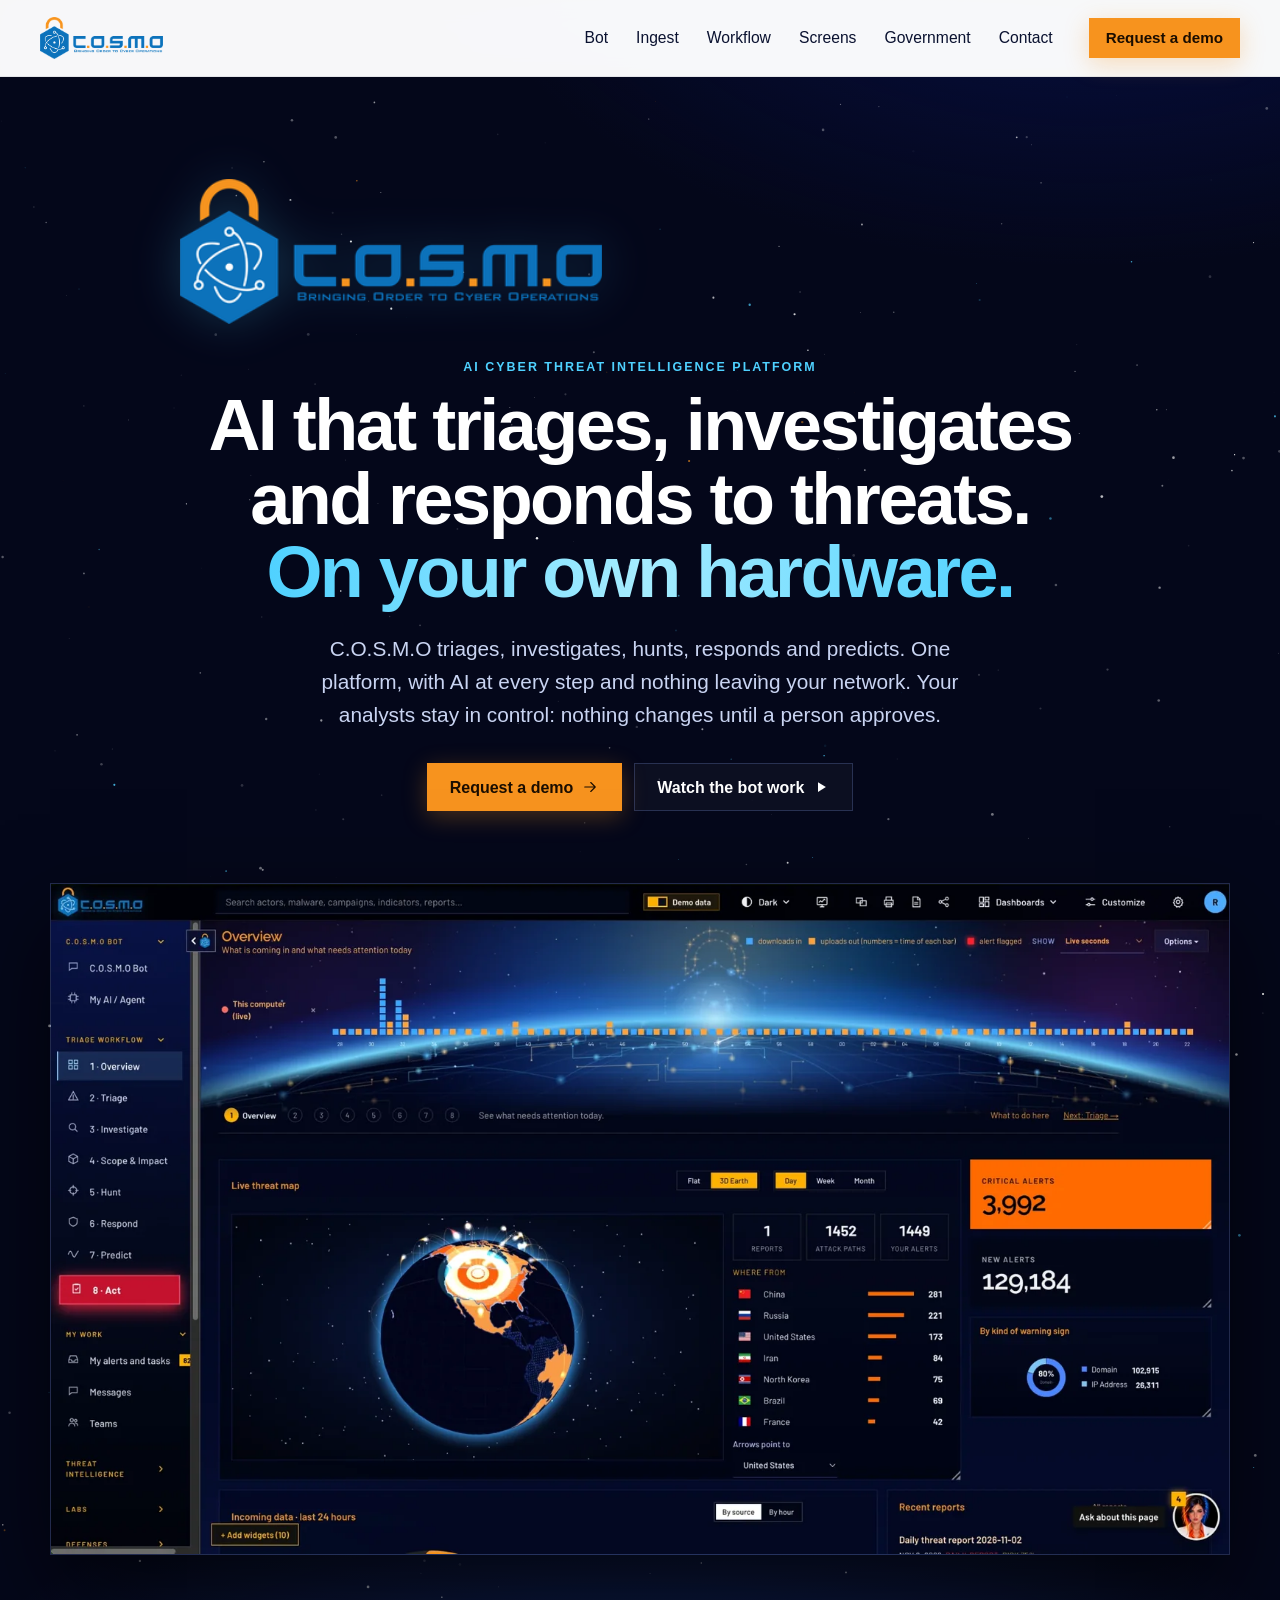
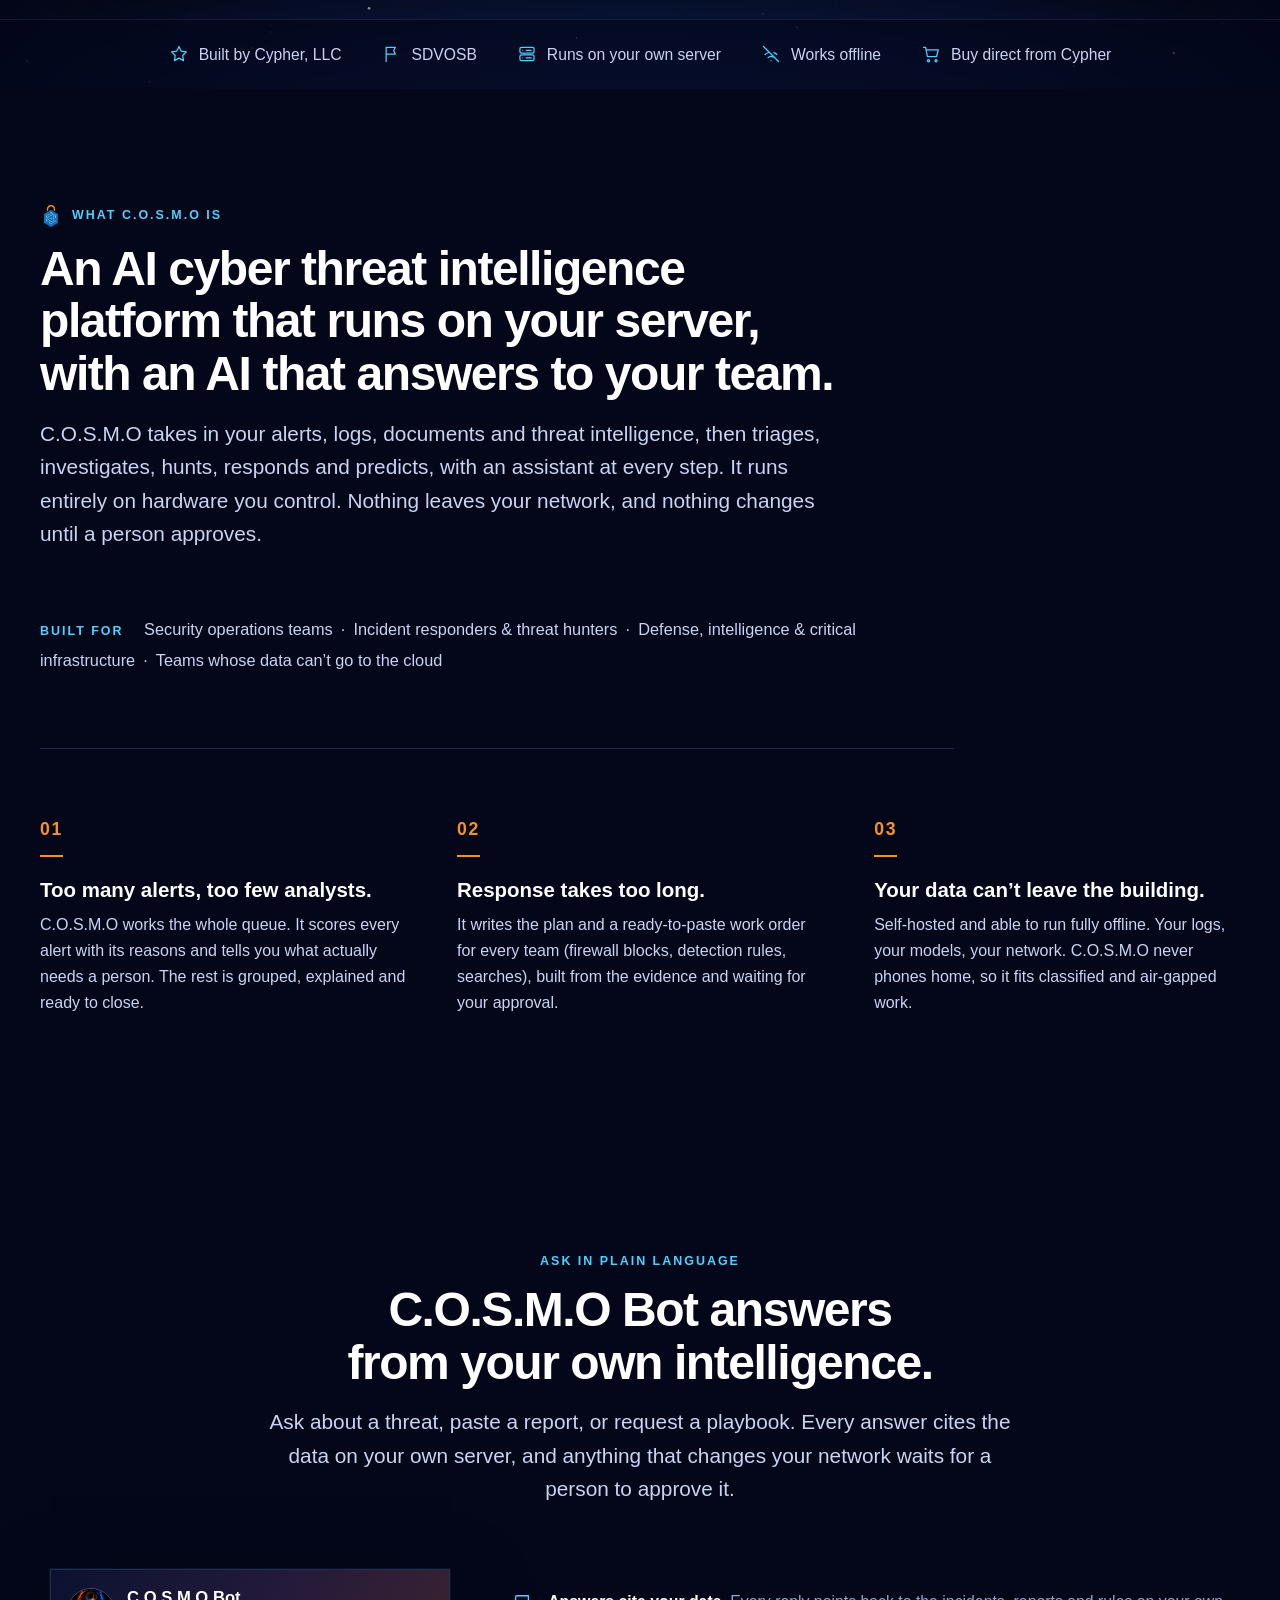
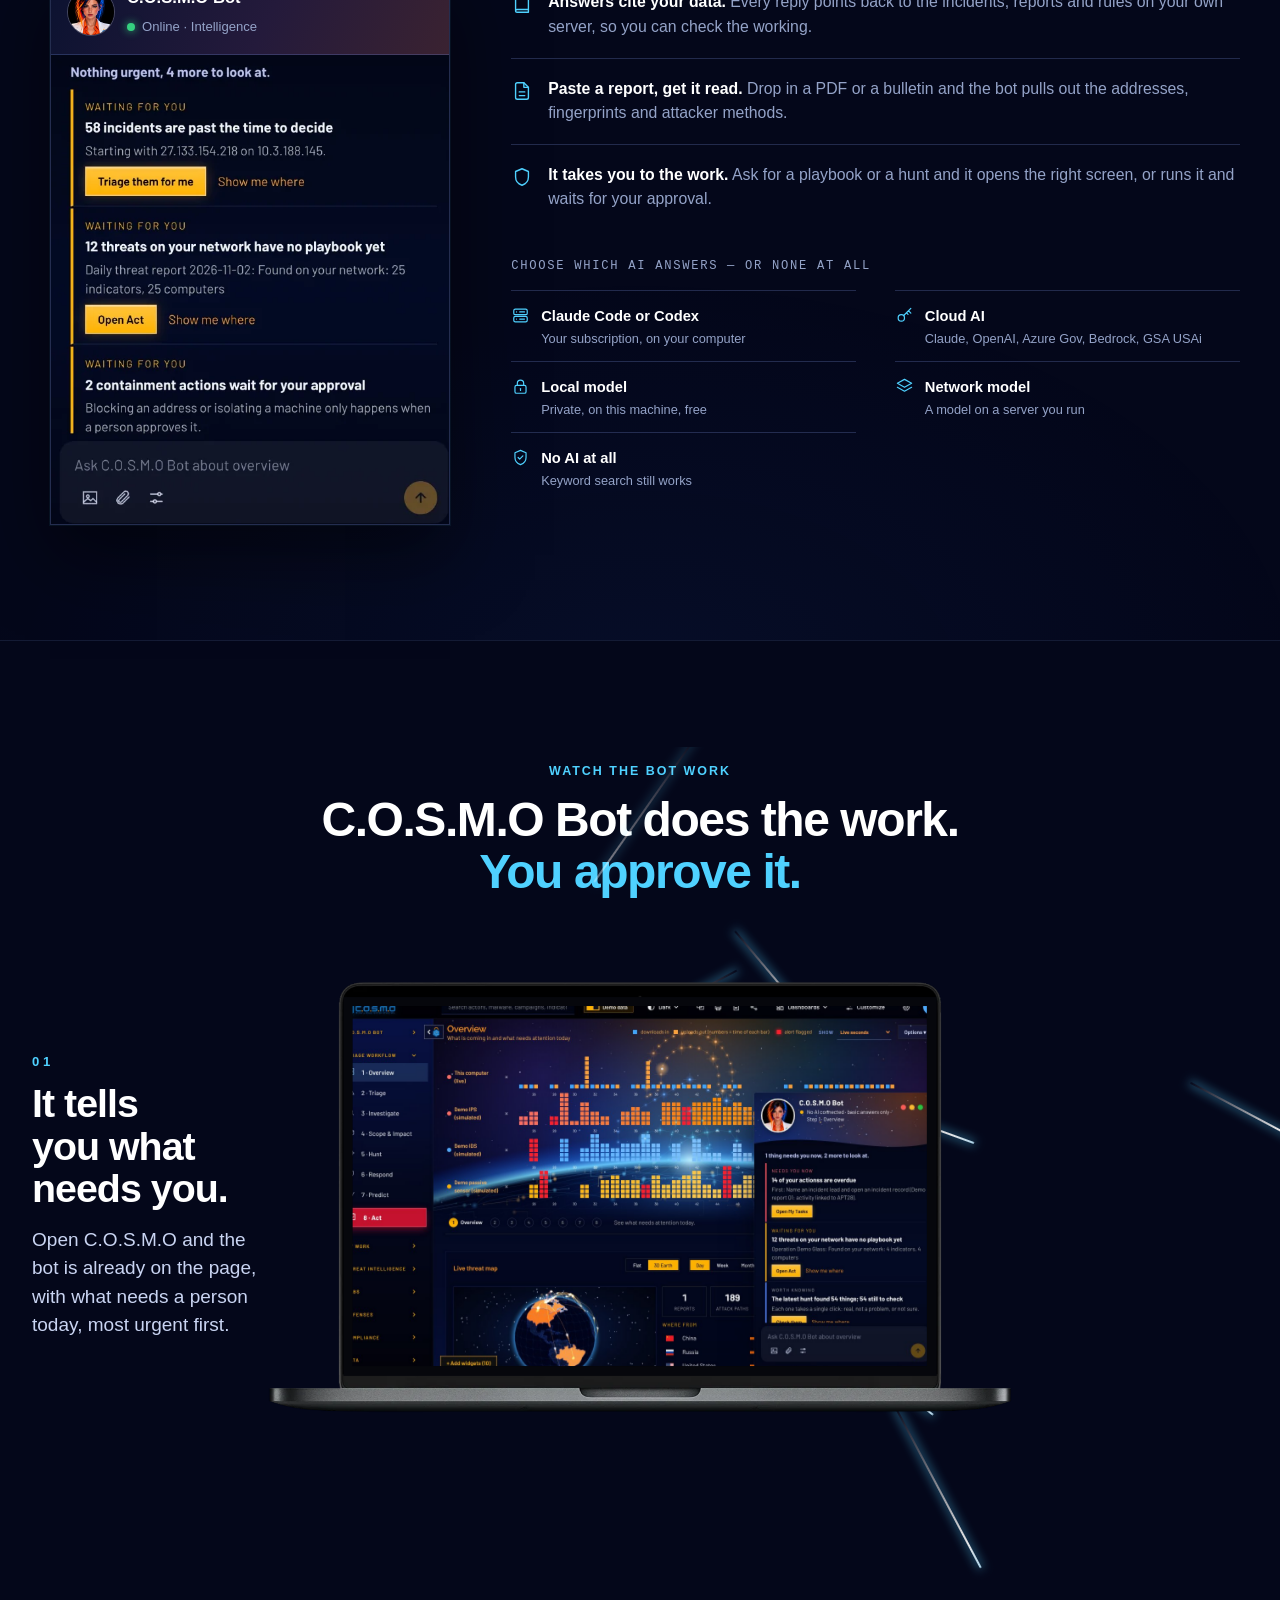
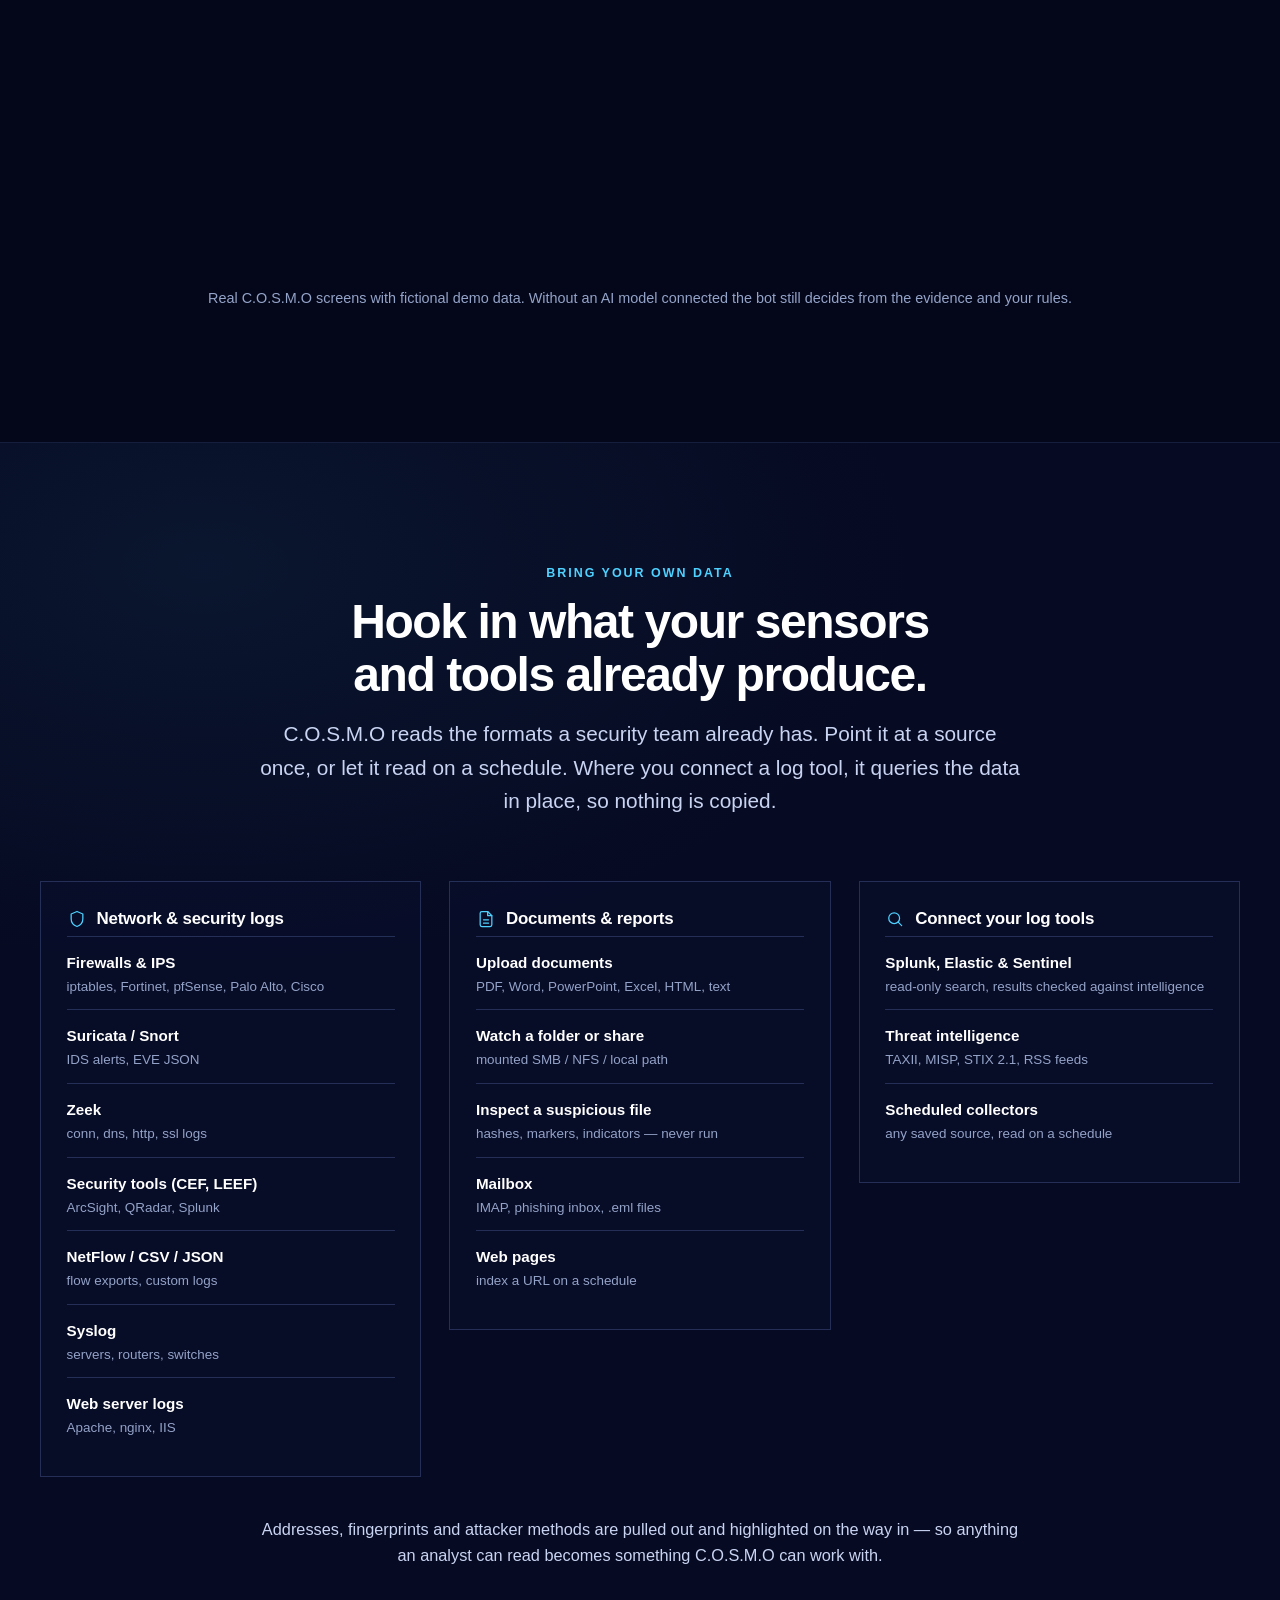
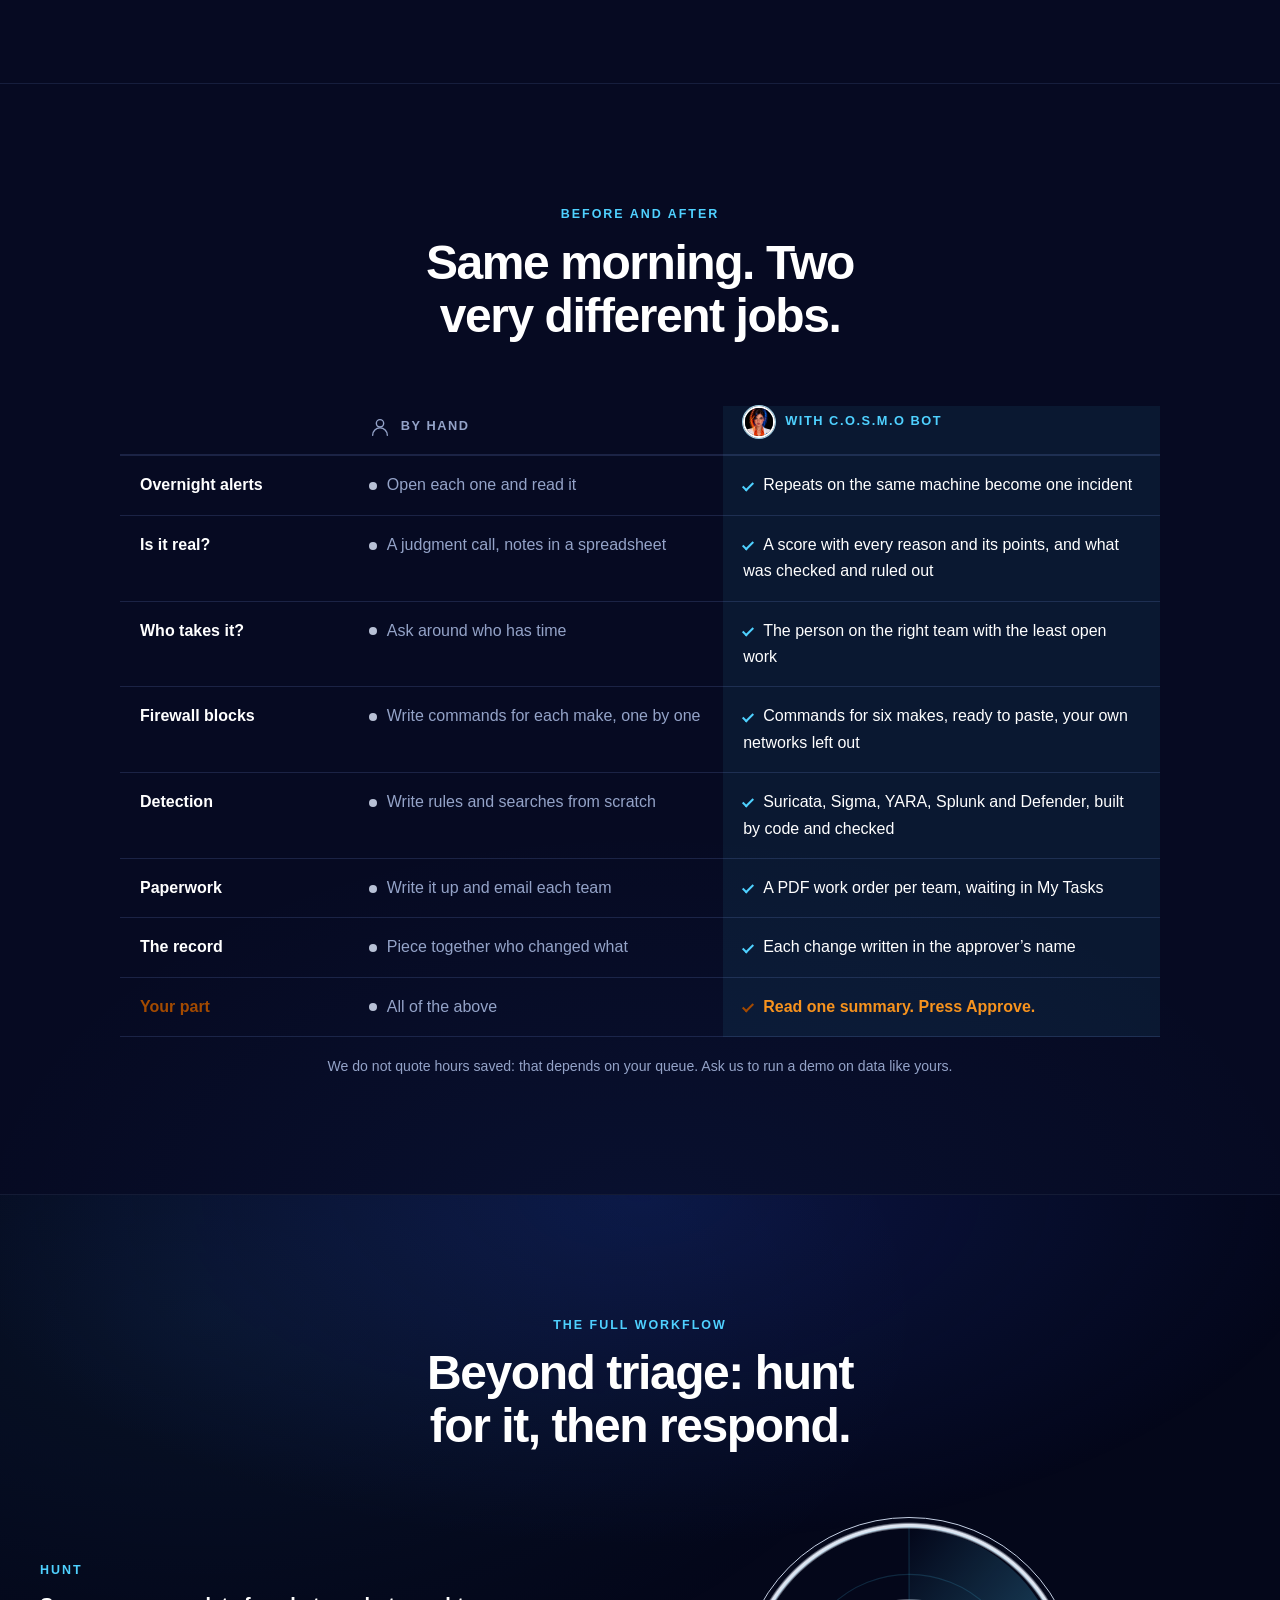
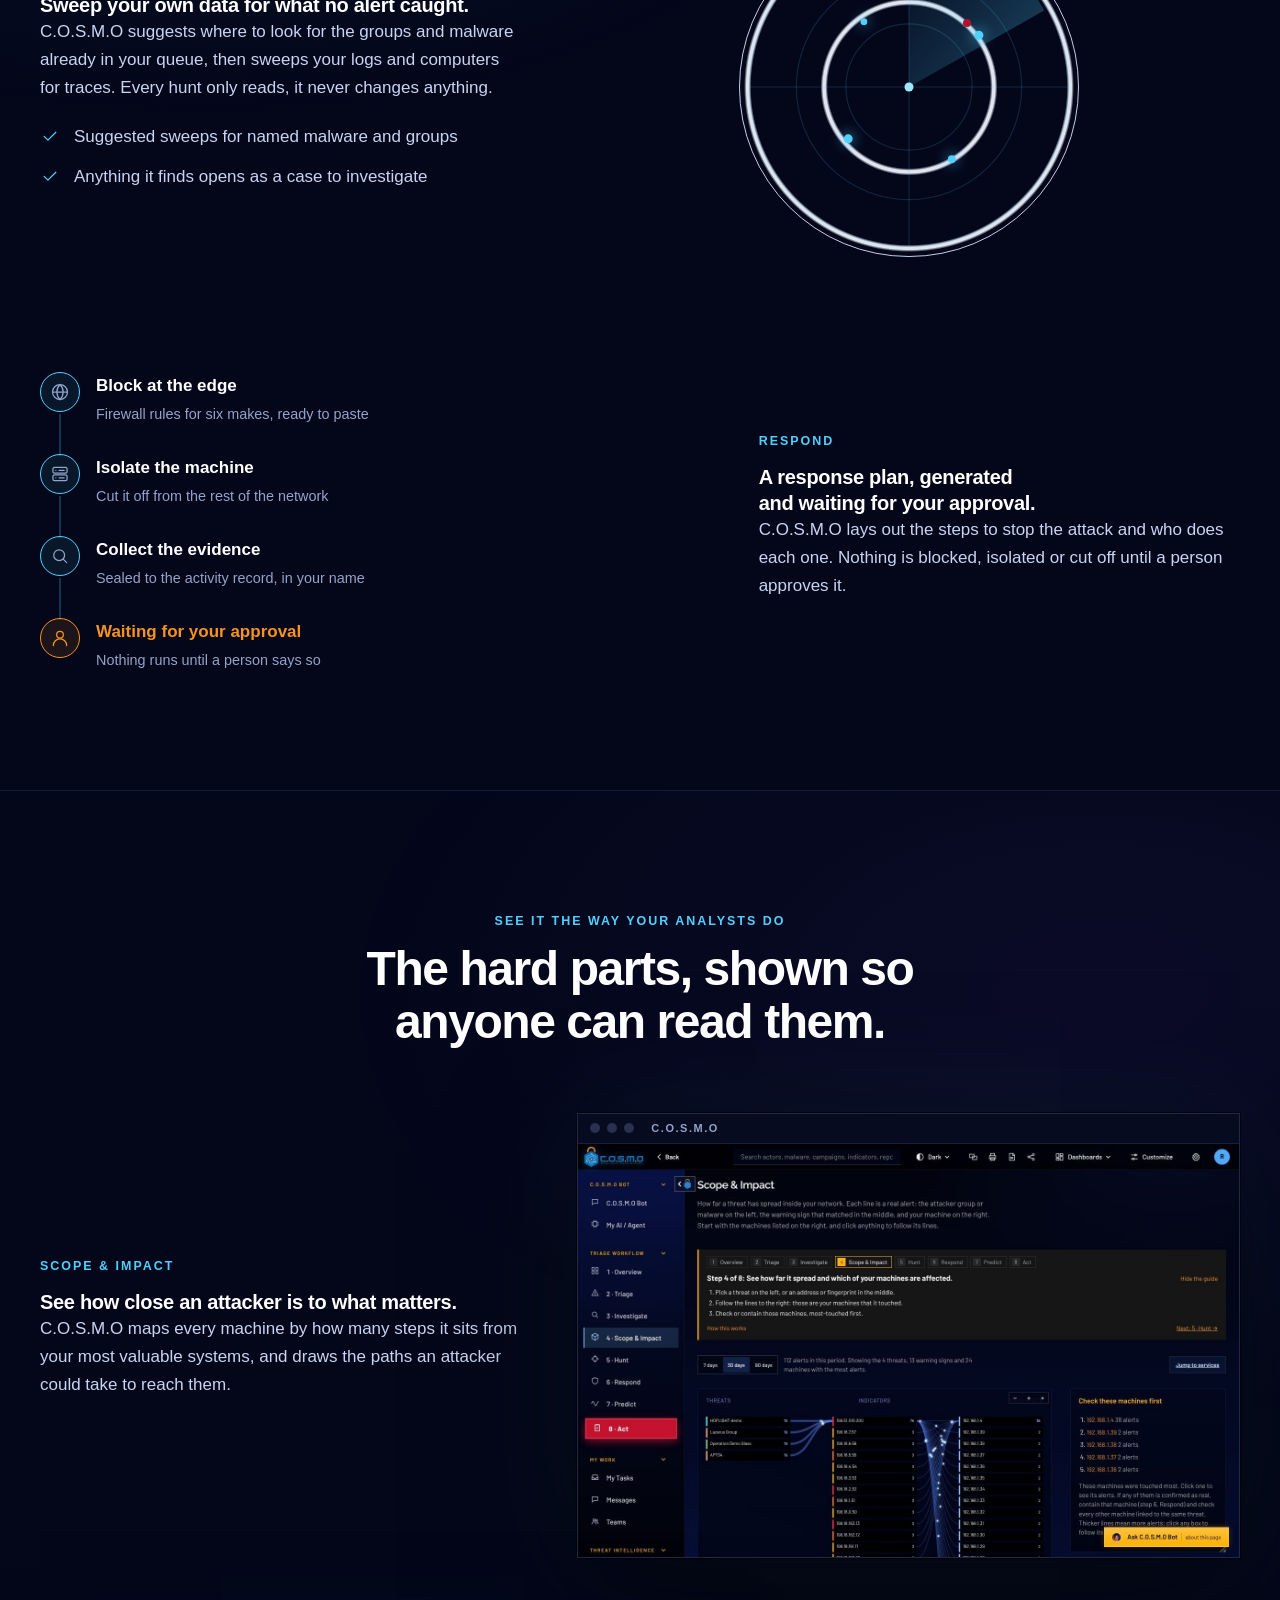
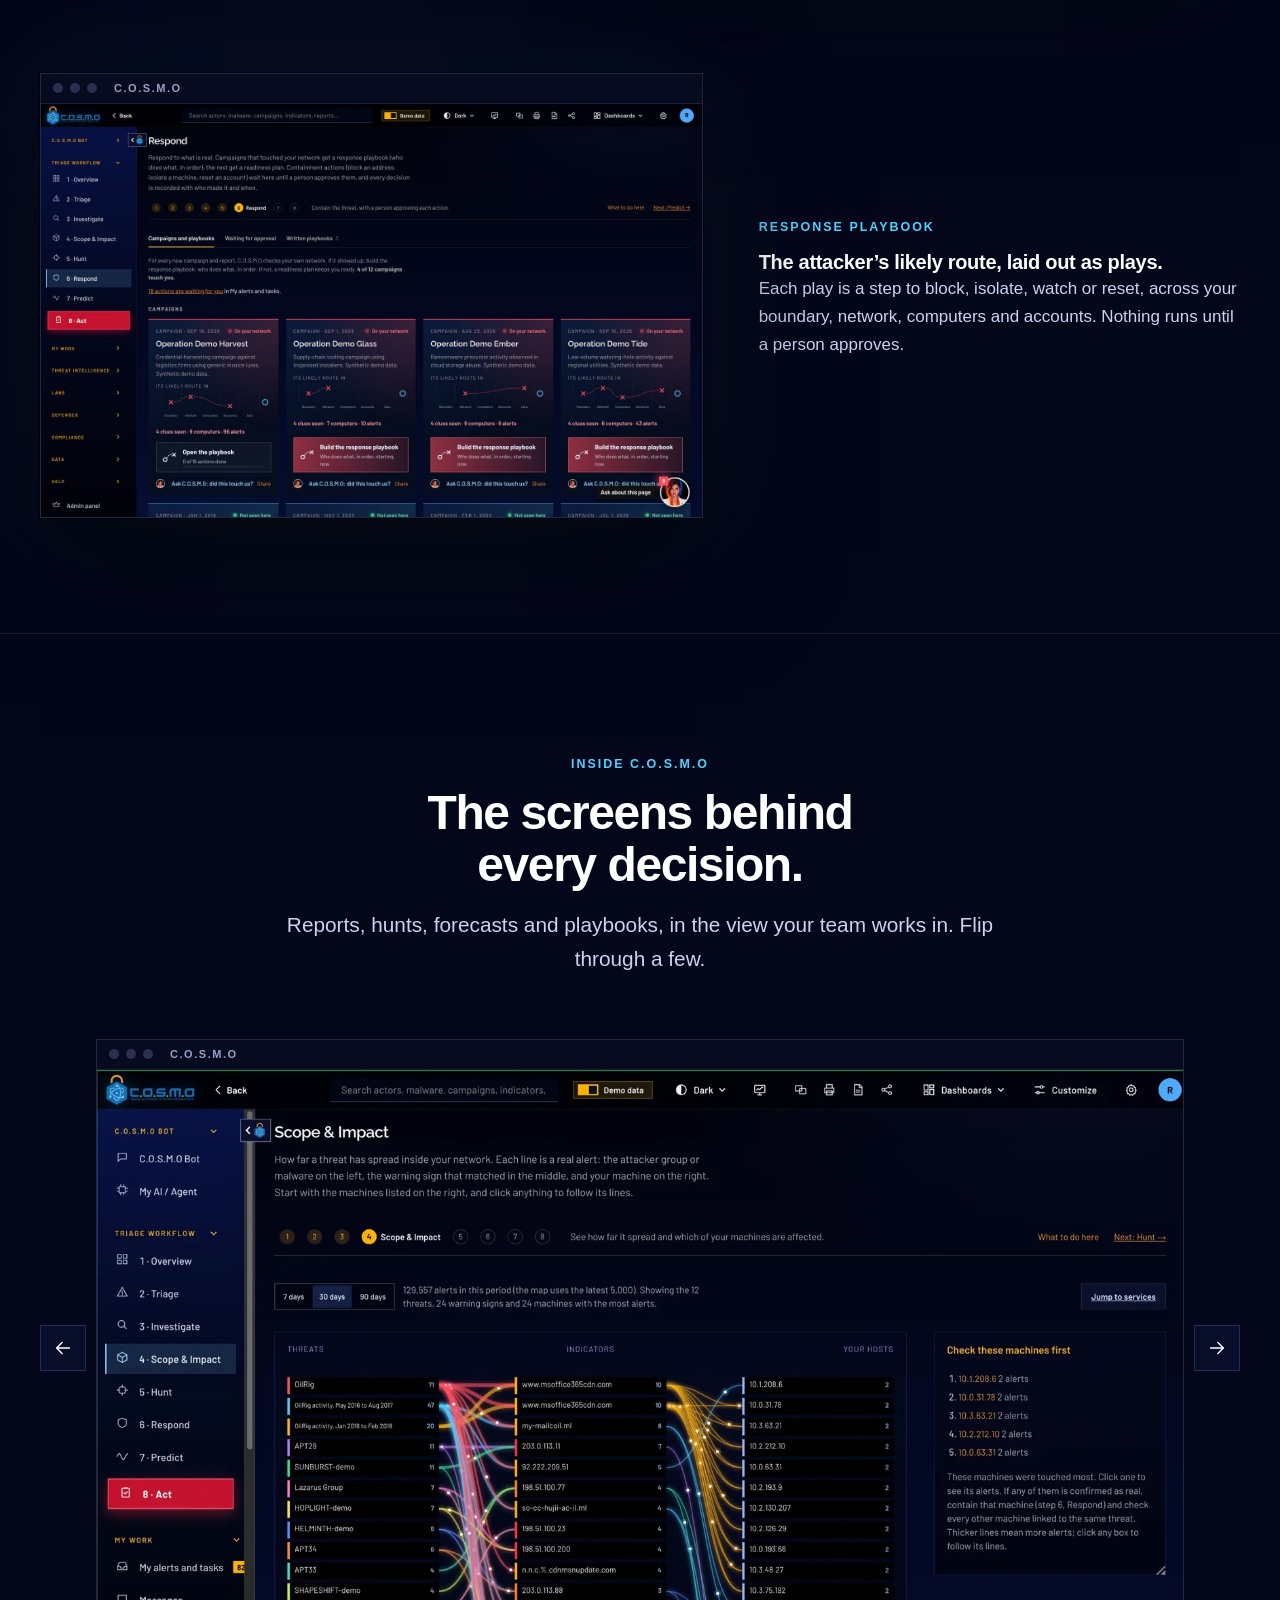
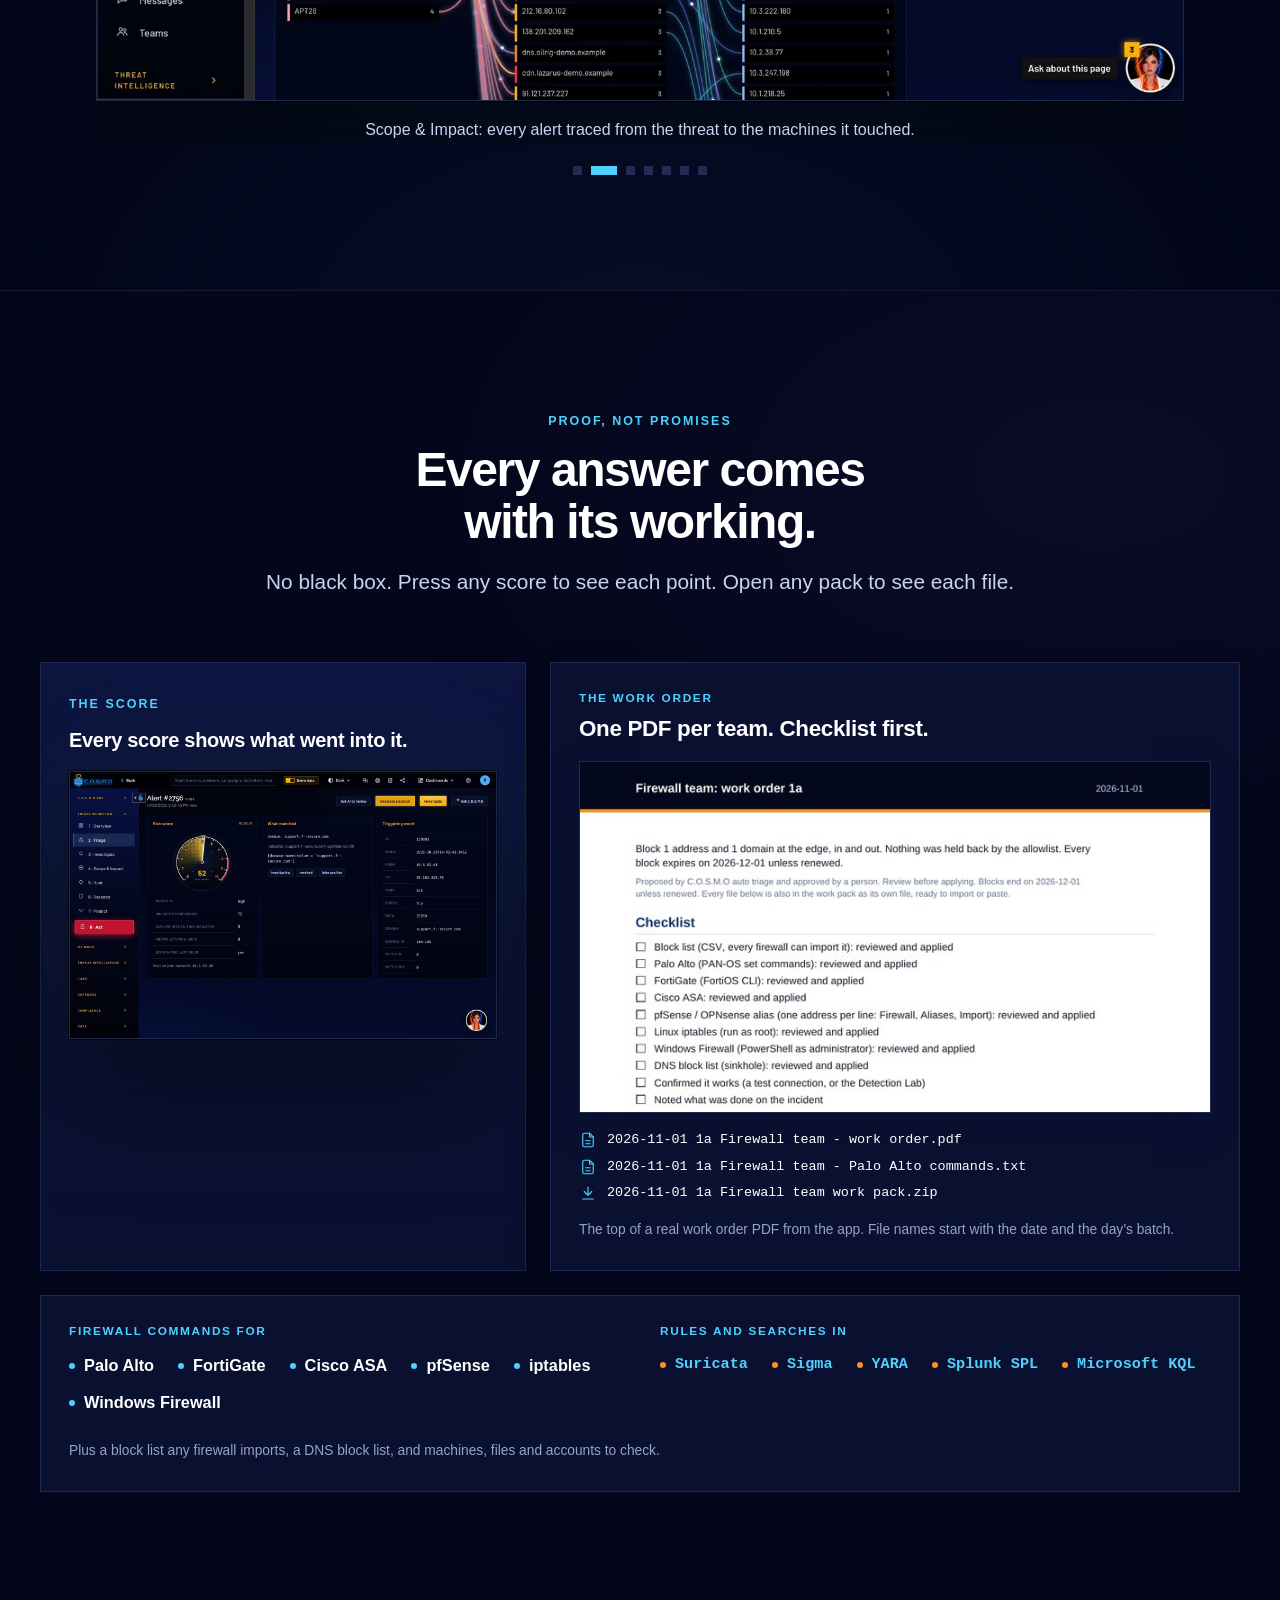
==== index.html @ 1da4f376 "Publish C.O.S.M.O website" ====
<!doctype html>
<html lang="en">
<head>
<meta charset="utf-8">
<meta name="viewport" content="width=device-width, initial-scale=1">
<title>C.O.S.M.O | C.O.S.M.O Bot does the work. You approve it.</title>
<meta name="description" content="C.O.S.M.O decides which security alerts are real, shows the evidence for every score, and hands each team its work. A person approves. It runs on your own server, online or offline. Built by Cypher, LLC.">
<meta property="og:title" content="C.O.S.M.O | Threat intelligence and security operations on your own server">
<meta property="og:description" content="C.O.S.M.O decides which security alerts are real, shows the evidence for every score, and hands each team its work. A person approves. It runs on your own server, online or offline. Built by Cypher, LLC.">
<meta property="og:image" content="https://cosmoplatform.ai/assets/img/hero-overview.jpg">
<meta name="theme-color" content="#04071a">
<link rel="icon" href="assets/img/favicon.svg" type="image/svg+xml">
<link rel="icon" href="assets/img/favicon.png" type="image/png">
<link rel="stylesheet" href="css/site.css">
<script>document.documentElement.classList.add('js')</script>
</head>
<body>
<svg width="0" height="0" style="position:absolute" aria-hidden="true"><defs><symbol id="i-grid" viewBox="0 0 24 24" fill="none" stroke="currentColor" stroke-width="1.5" stroke-linecap="round" stroke-linejoin="round"><rect x="3.5" y="3.5" width="7" height="7" rx="1.5"/><rect x="13.5" y="3.5" width="7" height="7" rx="1.5"/><rect x="3.5" y="13.5" width="7" height="7" rx="1.5"/><rect x="13.5" y="13.5" width="7" height="7" rx="1.5"/></symbol><symbol id="i-alert" viewBox="0 0 24 24" fill="none" stroke="currentColor" stroke-width="1.5" stroke-linecap="round" stroke-linejoin="round"><path d="M12 3.5 21 19.5H3z"/><path d="M12 10v4"/><path d="M12 16.8v.2"/></symbol><symbol id="i-search" viewBox="0 0 24 24" fill="none" stroke="currentColor" stroke-width="1.5" stroke-linecap="round" stroke-linejoin="round"><circle cx="11" cy="11" r="6.5"/><path d="m20 20-4.2-4.2"/></symbol><symbol id="i-cube" viewBox="0 0 24 24" fill="none" stroke="currentColor" stroke-width="1.5" stroke-linecap="round" stroke-linejoin="round"><path d="M12 3 20 7.5v9L12 21l-8-4.5v-9z"/><path d="M12 12 20 7.5M12 12v9M12 12 4 7.5"/></symbol><symbol id="i-target" viewBox="0 0 24 24" fill="none" stroke="currentColor" stroke-width="1.5" stroke-linecap="round" stroke-linejoin="round"><circle cx="12" cy="12" r="7"/><circle cx="12" cy="12" r="2.5"/><path d="M12 2v3M12 19v3M2 12h3M19 12h3"/></symbol><symbol id="i-shield" viewBox="0 0 24 24" fill="none" stroke="currentColor" stroke-width="1.5" stroke-linecap="round" stroke-linejoin="round"><path d="M12 3 19 6v6c0 4.5-3 7.6-7 9-4-1.4-7-4.5-7-9V6z"/></symbol><symbol id="i-shieldok" viewBox="0 0 24 24" fill="none" stroke="currentColor" stroke-width="1.5" stroke-linecap="round" stroke-linejoin="round"><path d="M12 3 19 6v6c0 4.5-3 7.6-7 9-4-1.4-7-4.5-7-9V6z"/><path d="m9 12 2 2 4-4"/></symbol><symbol id="i-trend" viewBox="0 0 24 24" fill="none" stroke="currentColor" stroke-width="1.5" stroke-linecap="round" stroke-linejoin="round"><path d="m3 17 6-6 4 4 8-8"/><path d="M15 7h6v6"/></symbol><symbol id="i-clip" viewBox="0 0 24 24" fill="none" stroke="currentColor" stroke-width="1.5" stroke-linecap="round" stroke-linejoin="round"><rect x="5.5" y="4.5" width="13" height="16.5" rx="2"/><path d="M9 4.5h6V7H9z"/><path d="m9 13.5 2 2 4-4"/></symbol><symbol id="i-check" viewBox="0 0 24 24" fill="none" stroke="currentColor" stroke-width="1.5" stroke-linecap="round" stroke-linejoin="round"><path d="m5 12.5 4.5 4.5L19 7.5"/></symbol><symbol id="i-arrow" viewBox="0 0 24 24" fill="none" stroke="currentColor" stroke-width="1.5" stroke-linecap="round" stroke-linejoin="round"><path d="M5 12h14M13 6l6 6-6 6"/></symbol><symbol id="i-server" viewBox="0 0 24 24" fill="none" stroke="currentColor" stroke-width="1.5" stroke-linecap="round" stroke-linejoin="round"><rect x="3.5" y="4" width="17" height="7" rx="2"/><rect x="3.5" y="13" width="17" height="7" rx="2"/><path d="M7 7.5h.01M7 16.5h.01M11 7.5h6M11 16.5h6"/></symbol><symbol id="i-lock" viewBox="0 0 24 24" fill="none" stroke="currentColor" stroke-width="1.5" stroke-linecap="round" stroke-linejoin="round"><rect x="5" y="10.5" width="14" height="10" rx="2"/><path d="M8 10.5V8a4 4 0 0 1 8 0v2.5"/><path d="M12 14.5v2.5"/></symbol><symbol id="i-unplug" viewBox="0 0 24 24" fill="none" stroke="currentColor" stroke-width="1.5" stroke-linecap="round" stroke-linejoin="round"><path d="m3 3 18 18"/><path d="M8.5 16.4a5 5 0 0 1 6-.8"/><path d="M5 12.6a10 10 0 0 1 3.8-2.4M15.5 10.3A10 10 0 0 1 19 12.6"/><path d="M12 20h.01"/></symbol><symbol id="i-file" viewBox="0 0 24 24" fill="none" stroke="currentColor" stroke-width="1.5" stroke-linecap="round" stroke-linejoin="round"><path d="M14 3H7a2 2 0 0 0-2 2v14a2 2 0 0 0 2 2h10a2 2 0 0 0 2-2V8z"/><path d="M14 3v5h5M9 13h6M9 17h6"/></symbol><symbol id="i-chat" viewBox="0 0 24 24" fill="none" stroke="currentColor" stroke-width="1.5" stroke-linecap="round" stroke-linejoin="round"><path d="M4 5h16v11H9l-5 4z"/><path d="M8 9.5h8M8 12.5h5"/></symbol><symbol id="i-globe" viewBox="0 0 24 24" fill="none" stroke="currentColor" stroke-width="1.5" stroke-linecap="round" stroke-linejoin="round"><circle cx="12" cy="12" r="9"/><path d="M3 12h18M12 3c2.5 2.6 3.8 5.6 3.8 9s-1.3 6.4-3.8 9c-2.5-2.6-3.8-5.6-3.8-9S9.5 5.6 12 3z"/></symbol><symbol id="i-book" viewBox="0 0 24 24" fill="none" stroke="currentColor" stroke-width="1.5" stroke-linecap="round" stroke-linejoin="round"><path d="M5 4.5A1.5 1.5 0 0 1 6.5 3H19v15H6.5A1.5 1.5 0 0 0 5 19.5z"/><path d="M5 19.5A1.5 1.5 0 0 0 6.5 21H19v-3"/></symbol><symbol id="i-flask" viewBox="0 0 24 24" fill="none" stroke="currentColor" stroke-width="1.5" stroke-linecap="round" stroke-linejoin="round"><path d="M9 3h6M10 3v6l-5 9a2 2 0 0 0 1.8 3h10.4a2 2 0 0 0 1.8-3l-5-9V3"/><path d="M7.5 15h9"/></symbol><symbol id="i-users" viewBox="0 0 24 24" fill="none" stroke="currentColor" stroke-width="1.5" stroke-linecap="round" stroke-linejoin="round"><circle cx="9" cy="8" r="3.5"/><path d="M2.5 20a6.5 6.5 0 0 1 13 0"/><path d="M16 4.6a3.5 3.5 0 0 1 0 6.8M18 14.2a6 6 0 0 1 3.5 5.8"/></symbol><symbol id="i-spark" viewBox="0 0 24 24" fill="none" stroke="currentColor" stroke-width="1.5" stroke-linecap="round" stroke-linejoin="round"><path d="m12 3 1.8 5.2L19 10l-5.2 1.8L12 17l-1.8-5.2L5 10l5.2-1.8z"/><path d="m18.5 15.5.7 1.8 1.8.7-1.8.7-.7 1.8-.7-1.8-1.8-.7 1.8-.7z"/></symbol><symbol id="i-key" viewBox="0 0 24 24" fill="none" stroke="currentColor" stroke-width="1.5" stroke-linecap="round" stroke-linejoin="round"><circle cx="8" cy="15" r="4"/><path d="m11 12 9-9M17 6l3 3M14.5 8.5l2 2"/></symbol><symbol id="i-layers" viewBox="0 0 24 24" fill="none" stroke="currentColor" stroke-width="1.5" stroke-linecap="round" stroke-linejoin="round"><path d="m12 3 9 5-9 5-9-5z"/><path d="m3 13 9 5 9-5"/></symbol><symbol id="i-star" viewBox="0 0 24 24" fill="none" stroke="currentColor" stroke-width="1.5" stroke-linecap="round" stroke-linejoin="round"><path d="m12 3 2.7 5.6 6.1.9-4.4 4.3 1 6.1L12 17l-5.5 2.9 1-6.1-4.4-4.3 6.1-.9z"/></symbol><symbol id="i-inbox" viewBox="0 0 24 24" fill="none" stroke="currentColor" stroke-width="1.5" stroke-linecap="round" stroke-linejoin="round"><path d="M3 13h5l2 3h4l2-3h5"/><path d="M5.5 5h13L21 13v6H3v-6z"/></symbol><symbol id="i-download" viewBox="0 0 24 24" fill="none" stroke="currentColor" stroke-width="1.5" stroke-linecap="round" stroke-linejoin="round"><path d="M12 4v11M7 10l5 5 5-5M5 20h14"/></symbol><symbol id="i-eye" viewBox="0 0 24 24" fill="none" stroke="currentColor" stroke-width="1.5" stroke-linecap="round" stroke-linejoin="round"><path d="M2 12s3.5-7 10-7 10 7 10 7-3.5 7-10 7S2 12 2 12z"/><circle cx="12" cy="12" r="3"/></symbol><symbol id="i-menu" viewBox="0 0 24 24" fill="none" stroke="currentColor" stroke-width="1.5" stroke-linecap="round" stroke-linejoin="round"><path d="M4 7h16M4 12h16M4 17h16"/></symbol><symbol id="i-cart" viewBox="0 0 24 24" fill="none" stroke="currentColor" stroke-width="1.5" stroke-linecap="round" stroke-linejoin="round"><circle cx="9" cy="20" r="1.3"/><circle cx="18" cy="20" r="1.3"/><path d="M3 4h2.5l2.2 11h11l2-8H6.5"/></symbol><symbol id="i-pin" viewBox="0 0 24 24" fill="none" stroke="currentColor" stroke-width="1.5" stroke-linecap="round" stroke-linejoin="round"><path d="M12 21s7-6.5 7-12a7 7 0 0 0-14 0c0 5.5 7 12 7 12z"/><circle cx="12" cy="9" r="2.5"/></symbol><symbol id="i-phone" viewBox="0 0 24 24" fill="none" stroke="currentColor" stroke-width="1.5" stroke-linecap="round" stroke-linejoin="round"><path d="M5 4h4l2 5-2.5 1.5a11 11 0 0 0 5 5L15 13l5 2v4a2 2 0 0 1-2 2A16 16 0 0 1 3 6a2 2 0 0 1 2-2z"/></symbol><symbol id="i-mail" viewBox="0 0 24 24" fill="none" stroke="currentColor" stroke-width="1.5" stroke-linecap="round" stroke-linejoin="round"><rect x="3" y="5" width="18" height="14" rx="2"/><path d="m3 7 9 6 9-6"/></symbol><symbol id="i-person" viewBox="0 0 24 24" fill="none" stroke="currentColor" stroke-width="1.5" stroke-linecap="round" stroke-linejoin="round"><circle cx="12" cy="8" r="4"/><path d="M4 21a8 8 0 0 1 16 0"/></symbol><symbol id="i-mask" viewBox="0 0 24 24" fill="none" stroke="currentColor" stroke-width="1.5" stroke-linecap="round" stroke-linejoin="round"><path d="M4 7c2.5-1.5 5.2-2 8-2s5.5.5 8 2c0 7-3.5 12-8 12S4 14 4 7z"/><path d="M8.5 11h2M13.5 11h2"/></symbol><symbol id="i-flag" viewBox="0 0 24 24" fill="none" stroke="currentColor" stroke-width="1.5" stroke-linecap="round" stroke-linejoin="round"><path d="M5 21V4M5 4h11l-2 4 2 4H5"/></symbol></defs></svg>
<a class="skip" href="#main">Skip to the content</a>
<header class="site-head">
  <div class="wrap">
    <a class="brand" href="index.html" aria-label="C.O.S.M.O home"><img src="assets/img/cosmo-logo.png" width="360" height="123" alt="C.O.S.M.O, Bringing Order to Cyber Operations"></a>
    <nav class="nav" aria-label="Main">
      <ul class="nav-links"><li><a href="#chatbot">Bot</a></li><li><a href="#ingest">Ingest</a></li><li><a href="#workflow">Workflow</a></li><li><a href="#views">Screens</a></li><li><a href="#government">Government</a></li><li><a href="#contact">Contact</a></li></ul>
      <a class="btn btn-primary btn-sm" href="#contact">Request a demo</a>
      <details class="menu">
        <summary><svg viewBox="0 0 24 24" aria-hidden="true"><use href="#i-menu"/></svg>Menu</summary>
        <ul><li><a href="#chatbot">Bot</a></li><li><a href="#ingest">Ingest</a></li><li><a href="#workflow">Workflow</a></li><li><a href="#views">Screens</a></li><li><a href="#government">Government</a></li><li><a href="#security">Security</a></li><li><a href="#contact">Contact</a></li><li><a class="btn btn-primary" href="#contact">Request a demo</a></li></ul>
      </details>
    </nav>
  </div>
</header>
<main id="main">
<svg width="0" height="0" style="position:absolute" aria-hidden="true"><defs><symbol id="i-x" viewBox="0 0 24 24" fill="none" stroke="currentColor" stroke-width="1.6" stroke-linecap="round"><path d="M7 7l10 10M17 7 7 17"/></symbol><symbol id="i-replay" viewBox="0 0 24 24" fill="none" stroke="currentColor" stroke-width="1.6" stroke-linecap="round" stroke-linejoin="round"><path d="M4 12a8 8 0 1 0 2.4-5.7"/><path d="M4 4v4.5h4.5"/></symbol><symbol id="i-pause" viewBox="0 0 24 24" fill="currentColor"><rect x="6.5" y="5" width="3.6" height="14" rx="1"/><rect x="13.9" y="5" width="3.6" height="14" rx="1"/></symbol><symbol id="i-play" viewBox="0 0 24 24" fill="currentColor"><path d="M8 5.5v13l10.5-6.5z"/></symbol></defs></svg>

<section class="hero" data-tab="home" aria-labelledby="hero-h">
  <canvas class="stars" aria-hidden="true"></canvas>
  <div class="wrap">
    <div class="hero-copy" data-reveal>
      <img class="hero-logo" src="assets/img/cosmo-logo.png" width="360" height="123" alt="C.O.S.M.O, Bringing order to cyber operations">
      <span class="eyebrow">AI Cyber Threat Intelligence Platform</span>
      <h1 id="hero-h">AI that triages, investigates and responds to threats. <span class="accent">On your own hardware.</span></h1>
      <p class="lead">C.O.S.M.O triages, investigates, hunts, responds and predicts. One platform, with AI at every step and nothing leaving your network. Your analysts stay in control: nothing changes until a person approves.</p>
      <div class="actions"><a class="btn btn-primary" href="#contact">Request a demo <svg viewBox="0 0 24 24" aria-hidden="true"><use href="#i-arrow"/></svg></a><a class="btn btn-outline" href="#bot">Watch the bot work <svg viewBox="0 0 24 24" aria-hidden="true"><use href="#i-play"/></svg></a></div>
    </div>
    <div class="hero-stage" data-reveal>
      <figure class="hero-shot"><img src="assets/img/mock/cosmo-overview-live.webp" width="1600" height="909" alt="The C.O.S.M.O Overview: live traffic bars for every source arcing over a glowing 3D Earth, the live threat map with attack paths, and critical-alert counts down the side." fetchpriority="high"></figure>
    </div>
  </div>
  <div class="trust">
    <div class="wrap">
      <ul>
        <li><svg viewBox="0 0 24 24" aria-hidden="true"><use href="#i-star"/></svg>Built by Cypher, LLC</li>
        <li><svg viewBox="0 0 24 24" aria-hidden="true"><use href="#i-flag"/></svg>SDVOSB</li>
        <li><svg viewBox="0 0 24 24" aria-hidden="true"><use href="#i-server"/></svg>Runs on your own server</li>
        <li><svg viewBox="0 0 24 24" aria-hidden="true"><use href="#i-unplug"/></svg>Works offline</li>
        <li><svg viewBox="0 0 24 24" aria-hidden="true"><use href="#i-cart"/></svg>Buy direct from Cypher</li>
      </ul>
    </div>
  </div>
</section>

<section class="section intro" data-tab="home" id="what" aria-labelledby="what-h">
  <div class="wrap">
    <div class="section-head" data-reveal>
      <p class="eyebrow"><img class="eyebrow-mark" src="assets/img/cosmo-lock.png" width="22" height="22" alt="">What C.O.S.M.O is</p>
      <h2 id="what-h">An AI cyber threat intelligence platform that runs on your server, with an AI that answers to your team.</h2>
      <p class="lead">C.O.S.M.O takes in your alerts, logs, documents and threat intelligence, then triages, investigates, hunts, responds and predicts, with an assistant at every step. It runs entirely on hardware you control. Nothing leaves your network, and nothing changes until a person approves.</p>
    </div>

    <p class="built-for" data-reveal><span class="bf-label">Built for</span> Security operations teams&ensp;&middot;&ensp;Incident responders &amp; threat hunters&ensp;&middot;&ensp;Defense, intelligence &amp; critical infrastructure&ensp;&middot;&ensp;Teams whose data can&rsquo;t go to the cloud</p>

    <div class="solves" data-stagger>
      <div class="solve">
        <span class="solve-no">01</span>
        <p class="prob">Too many alerts, too few analysts.</p>
        <p class="sol">C.O.S.M.O works the whole queue. It scores every alert with its reasons and tells you what actually needs a person. The rest is grouped, explained and ready to close.</p>
      </div>
      <div class="solve">
        <span class="solve-no">02</span>
        <p class="prob">Response takes too long.</p>
        <p class="sol">It writes the plan and a ready-to-paste work order for every team (firewall blocks, detection rules, searches), built from the evidence and waiting for your approval.</p>
      </div>
      <div class="solve">
        <span class="solve-no">03</span>
        <p class="prob">Your data can&rsquo;t leave the building.</p>
        <p class="sol">Self-hosted and able to run fully offline. Your logs, your models, your network. C.O.S.M.O never phones home, so it fits classified and air-gapped work.</p>
      </div>
    </div>
  </div>
</section>

<section class="section dark" data-tab="home" id="chatbot" aria-labelledby="chat-h">
  <div class="wrap">
    <div class="section-head center" data-reveal>
      <span class="eyebrow">Ask in plain language</span>
      <h2 id="chat-h">C.O.S.M.O Bot answers from your own intelligence.</h2>
      <p class="lead">Ask about a threat, paste a report, or request a playbook. Every answer cites the data on your own server, and anything that changes your network waits for a person to approve it.</p>
    </div>
    <div class="chatx">
      <figure class="chatx-shot" data-reveal>
        <div class="botcard">
          <div class="botcard-head">
            <img class="botcard-ava" src="assets/img/cosmo-bot.jpg" width="52" height="52" alt="" loading="lazy">
            <div class="botcard-id">
              <b>C.O.S.M.O Bot</b>
              <span class="botcard-status"><i></i>Online &middot; Intelligence</span>
            </div>
          </div>
          <img class="botcard-body" src="assets/img/views/bot-panel.webp" width="604" height="712" alt="C.O.S.M.O Bot queue: 58 incidents past the time to decide, 12 threats with no playbook yet, and 2 containment actions waiting for a person to approve." loading="lazy">
        </div>
      </figure>
      <div class="chatx-copy" data-reveal>
        <ul class="cap-list tight">
          <li><svg class="bi" viewBox="0 0 24 24" aria-hidden="true"><use href="#i-book"/></svg><p><b>Answers cite your data.</b> Every reply points back to the incidents, reports and rules on your own server, so you can check the working.</p></li>
          <li><svg class="bi" viewBox="0 0 24 24" aria-hidden="true"><use href="#i-file"/></svg><p><b>Paste a report, get it read.</b> Drop in a PDF or a bulletin and the bot pulls out the addresses, fingerprints and attacker methods.</p></li>
          <li><svg class="bi" viewBox="0 0 24 24" aria-hidden="true"><use href="#i-shield"/></svg><p><b>It takes you to the work.</b> Ask for a playbook or a hunt and it opens the right screen, or runs it and waits for your approval.</p></li>
        </ul>
        <div class="chatx-ai" data-reveal>
          <span class="chatx-ai-label">Choose which AI answers &mdash; or none at all</span>
          <ul class="aichips">
            <li><svg viewBox="0 0 24 24" aria-hidden="true"><use href="#i-server"/></svg><div><b>Claude Code or Codex</b><small>Your subscription, on your computer</small></div></li>
            <li><svg viewBox="0 0 24 24" aria-hidden="true"><use href="#i-key"/></svg><div><b>Cloud AI</b><small>Claude, OpenAI, Azure Gov, Bedrock, GSA USAi</small></div></li>
            <li><svg viewBox="0 0 24 24" aria-hidden="true"><use href="#i-lock"/></svg><div><b>Local model</b><small>Private, on this machine, free</small></div></li>
            <li><svg viewBox="0 0 24 24" aria-hidden="true"><use href="#i-layers"/></svg><div><b>Network model</b><small>A model on a server you run</small></div></li>
            <li><svg viewBox="0 0 24 24" aria-hidden="true"><use href="#i-shieldok"/></svg><div><b>No AI at all</b><small>Keyword search still works</small></div></li>
          </ul>
        </div>
      </div>
    </div>
  </div>
</section>

<section class="section dark morph" data-tab="platform" id="bot" aria-labelledby="bot-h">
  <div class="wrap">
    <div class="section-head center" data-reveal><p class="eyebrow">Watch the bot work</p><h2 id="bot-h">C.O.S.M.O Bot does the work.<br><span class="hl">You approve it.</span></h2></div>
  </div>
  <div class="morph-track">
    <div class="morph-stage">
      <div class="morph-sky" aria-hidden="true"><i style="--x:46%;--y:19%;--s:4.0;--o:0.65;--l:119px"></i><i style="--x:73%;--y:12%;--s:3.4;--o:0.58;--l:174px"></i><i style="--x:32%;--y:4%;--s:2.2;--o:0.43;--l:118px"></i><i style="--x:35%;--y:11%;--s:4.0;--o:0.06;--l:182px"></i><i style="--x:20%;--y:28%;--s:2.2;--o:0.58;--l:160px"></i><i style="--x:11%;--y:28%;--s:2.2;--o:0.56;--l:127px"></i><i style="--x:42%;--y:53%;--s:2.8;--o:0.54;--l:183px"></i><i style="--x:44%;--y:23%;--s:2.2;--o:0.58;--l:191px"></i><i style="--x:29%;--y:47%;--s:2.2;--o:0.55;--l:118px"></i></div>
      <figure class="morph-screen">
        <div class="morph-glass">
          <img src="assets/img/bot-5-chat.jpg" alt="" loading="lazy">
          <img src="assets/img/bot-1-queue.jpg" alt="" loading="lazy">
          <img src="assets/img/bot-2-plan.jpg" alt="" loading="lazy">
          <img src="assets/img/bot-3-approve.jpg" alt="" loading="lazy">
          <img src="assets/img/bot-4-packs.jpg" alt="" loading="lazy">
        </div>
        <img class="morph-frame" src="assets/img/mock/macbook-frame.png" alt="">
      </figure>
      <div class="morph-texts">
        <article class="mstep on" data-shot="0"><span class="mno">01</span><h3>It tells you what needs you.</h3><p>Open C.O.S.M.O and the bot is already on the page, with what needs a person today, most urgent first.</p></article>
        <article class="mstep" data-shot="1"><span class="mno">02</span><h3>It offers to work the whole queue.</h3><p>Thousands of alerts, grouped so each machine needs one decision. One click hands the queue to the bot.</p></article>
        <article class="mstep" data-shot="2"><span class="mno">03</span><h3>It comes back with a plan.</h3><p>The bot reads every waiting incident and says what it decided, and why, in plain English.</p></article>
        <article class="mstep" data-shot="3"><span class="mno">04</span><h3>You see everything you approve.</h3><p>Every decision, every assignment and every team&rsquo;s work pack, on one page, before you press Approve.</p></article>
        <article class="mstep" data-shot="4"><span class="mno">05</span><h3>Each team gets work it can paste in.</h3><p>Firewall commands, detection rules, searches and a PDF work order for every team, ready to copy or download.</p></article>
      </div>
    </div>
  </div>
  <div class="wrap"><p class="caption center">Real C.O.S.M.O screens with fictional demo data. Without an AI model connected the bot still decides from the evidence and your rules.</p></div>
</section>

<section class="section dark alt ingest" data-tab="platform" id="ingest" aria-labelledby="ing-h">
  <div class="wrap">
    <div class="section-head center" data-reveal>
      <span class="eyebrow">Bring your own data</span>
      <h2 id="ing-h">Hook in what your sensors and tools already produce.</h2>
      <p class="lead">C.O.S.M.O reads the formats a security team already has. Point it at a source once, or let it read on a schedule. Where you connect a log tool, it queries the data in place, so nothing is copied.</p>
    </div>
    <div class="ingest-grid">
      <div class="ingest-group" data-reveal>
        <h3><svg viewBox="0 0 24 24" aria-hidden="true"><use href="#i-shield"/></svg>Network &amp; security logs</h3>
        <ul>
          <li><b>Firewalls &amp; IPS</b><span>iptables, Fortinet, pfSense, Palo Alto, Cisco</span></li>
          <li><b>Suricata / Snort</b><span>IDS alerts, EVE JSON</span></li>
          <li><b>Zeek</b><span>conn, dns, http, ssl logs</span></li>
          <li><b>Security tools (CEF, LEEF)</b><span>ArcSight, QRadar, Splunk</span></li>
          <li><b>NetFlow / CSV / JSON</b><span>flow exports, custom logs</span></li>
          <li><b>Syslog</b><span>servers, routers, switches</span></li>
          <li><b>Web server logs</b><span>Apache, nginx, IIS</span></li>
        </ul>
      </div>
      <div class="ingest-group" data-reveal style="--d:1">
        <h3><svg viewBox="0 0 24 24" aria-hidden="true"><use href="#i-file"/></svg>Documents &amp; reports</h3>
        <ul>
          <li><b>Upload documents</b><span>PDF, Word, PowerPoint, Excel, HTML, text</span></li>
          <li><b>Watch a folder or share</b><span>mounted SMB / NFS / local path</span></li>
          <li><b>Inspect a suspicious file</b><span>hashes, markers, indicators &mdash; never run</span></li>
          <li><b>Mailbox</b><span>IMAP, phishing inbox, .eml files</span></li>
          <li><b>Web pages</b><span>index a URL on a schedule</span></li>
        </ul>
      </div>
      <div class="ingest-group" data-reveal style="--d:2">
        <h3><svg viewBox="0 0 24 24" aria-hidden="true"><use href="#i-search"/></svg>Connect your log tools</h3>
        <ul>
          <li><b>Splunk, Elastic &amp; Sentinel</b><span>read-only search, results checked against intelligence</span></li>
          <li><b>Threat intelligence</b><span>TAXII, MISP, STIX 2.1, RSS feeds</span></li>
          <li><b>Scheduled collectors</b><span>any saved source, read on a schedule</span></li>
        </ul>
      </div>
    </div>
    <p class="ingest-note" data-reveal>Addresses, fingerprints and attacker methods are pulled out and highlighted on the way in &mdash; so anything an analyst can read becomes something C.O.S.M.O can work with.</p>
  </div>
</section>

<section class="section dark alt" data-tab="home" id="compare" aria-labelledby="vs-h">
  <div class="wrap">
    <div class="section-head center" data-reveal>
      <span class="eyebrow">Before and after</span>
      <h2 id="vs-h">Same morning. Two very different jobs.</h2>
    </div>
    <table class="vs" data-reveal>
      <caption class="sr">What an analyst does by hand compared with what C.O.S.M.O Bot does</caption>
      <thead><tr><th scope="col"><span class="sr">Task</span></th><th scope="col" class="h-hand"><svg viewBox="0 0 24 24" aria-hidden="true"><use href="#i-person"/></svg>By hand</th><th scope="col" class="h-bot"><img src="assets/img/cosmo-bot.jpg" width="320" height="320" alt="">With C.O.S.M.O Bot</th></tr></thead>
      <tbody>
        <tr><th scope="row">Overnight alerts</th><td>Open each one and read it</td><td>Repeats on the same machine become one incident</td></tr>
        <tr><th scope="row">Is it real?</th><td>A judgment call, notes in a spreadsheet</td><td>A score with every reason and its points, and what was checked and ruled out</td></tr>
        <tr><th scope="row">Who takes it?</th><td>Ask around who has time</td><td>The person on the right team with the least open work</td></tr>
        <tr><th scope="row">Firewall blocks</th><td>Write commands for each make, one by one</td><td>Commands for six makes, ready to paste, your own networks left out</td></tr>
        <tr><th scope="row">Detection</th><td>Write rules and searches from scratch</td><td>Suricata, Sigma, YARA, Splunk and Defender, built by code and checked</td></tr>
        <tr><th scope="row">Paperwork</th><td>Write it up and email each team</td><td>A PDF work order per team, waiting in My Tasks</td></tr>
        <tr><th scope="row">The record</th><td>Piece together who changed what</td><td>Each change written in the approver&rsquo;s name</td></tr>
        <tr class="you-row"><th scope="row">Your part</th><td>All of the above</td><td><b>Read one summary. Press Approve.</b></td></tr>
      </tbody>
    </table>
    <p class="illus-note">We do not quote hours saved: that depends on your queue. Ask us to run a demo on data like yours.</p>
  </div>
</section>

<section class="section dark deep" data-tab="capabilities" id="workflow" aria-labelledby="story-h">
  <div class="wrap">
    <div class="section-head center" data-reveal>
      <span class="eyebrow">The full workflow</span>
      <h2 id="story-h">Beyond triage: hunt for it, then respond.</h2>
    </div>

    <div class="feature" data-reveal>
      <div class="feature-text">
        <span class="eyebrow">Hunt</span>
        <h3>Sweep your own data for what no alert caught.</h3>
        <p>C.O.S.M.O suggests where to look for the groups and malware already in your queue, then sweeps your logs and computers for traces. Every hunt only reads, it never changes anything.</p>
        <ul class="ticks"><li><svg viewBox="0 0 24 24" aria-hidden="true"><use href="#i-check"/></svg><span>Suggested sweeps for named malware and groups</span></li><li><svg viewBox="0 0 24 24" aria-hidden="true"><use href="#i-check"/></svg><span>Anything it finds opens as a case to investigate</span></li></ul>
      </div>
      <div class="feature-media" data-reveal="right">
        <div class="radar" aria-hidden="true">
          <svg viewBox="0 0 300 300">
            <defs><linearGradient id="rsweep" x1="0" y1="0" x2="1" y2="1"><stop offset="0" stop-color="#4fd1ff" stop-opacity="0"/><stop offset="100%" stop-color="#4fd1ff" stop-opacity=".32"/></linearGradient></defs>
            <circle class="rg" cx="150" cy="150" r="142"/><circle class="rg" cx="150" cy="150" r="100"/><circle class="rg" cx="150" cy="150" r="56"/>
            <line class="rg" x1="150" y1="8" x2="150" y2="292"/><line class="rg" x1="8" y1="150" x2="292" y2="150"/>
            <g class="sweep"><path d="M150 150 L150 8 A142 142 0 0 1 270 82 Z" fill="url(#rsweep)"/></g>
            <circle class="blip" cx="212" cy="104" r="4"/><circle class="blip b2" cx="96" cy="196" r="4"/><circle class="blip b3" cx="188" cy="214" r="3.5"/><circle class="blip b4" cx="110" cy="92" r="3"/>
            <circle class="rcore" cx="150" cy="150" r="4"/>
          </svg>
        </div>
      </div>
    </div>

    <div class="feature flip" data-reveal>
      <div class="feature-text">
        <span class="eyebrow">Respond</span>
        <h3>A response plan, generated and waiting for your approval.</h3>
        <p>C.O.S.M.O lays out the steps to stop the attack and who does each one. Nothing is blocked, isolated or cut off until a person approves it.</p>
      </div>
      <div class="feature-media" data-reveal="left">
        <ol class="rplan">
          <li><span class="rp-ic"><svg viewBox="0 0 24 24" aria-hidden="true"><use href="#i-globe"/></svg></span><div><b>Block at the edge</b><span>Firewall rules for six makes, ready to paste</span></div></li>
          <li><span class="rp-ic"><svg viewBox="0 0 24 24" aria-hidden="true"><use href="#i-server"/></svg></span><div><b>Isolate the machine</b><span>Cut it off from the rest of the network</span></div></li>
          <li><span class="rp-ic"><svg viewBox="0 0 24 24" aria-hidden="true"><use href="#i-search"/></svg></span><div><b>Collect the evidence</b><span>Sealed to the activity record, in your name</span></div></li>
          <li class="wait"><span class="rp-ic"><svg viewBox="0 0 24 24" aria-hidden="true"><use href="#i-person"/></svg></span><div><b>Waiting for your approval</b><span>Nothing runs until a person says so</span></div></li>
        </ol>
      </div>
    </div>
  </div>
</section>

<section class="section dark" data-tab="capabilities" id="tools" aria-labelledby="tools-h">
  <div class="wrap">
    <div class="section-head center" data-reveal>
      <span class="eyebrow">See it the way your analysts do</span>
      <h2 id="tools-h">The hard parts, shown so anyone can read them.</h2>
    </div>

    <div class="feature" data-reveal>
      <div class="feature-text">
        <span class="eyebrow">Scope &amp; Impact</span>
        <h3>See how close an attacker is to what matters.</h3>
        <p>C.O.S.M.O maps every machine by how many steps it sits from your most valuable systems, and draws the paths an attacker could take to reach them.</p>
      </div>
      <div class="feature-media" data-reveal="right">
        <figure class="shot"><div class="shot-bar"><i></i><i></i><i></i><span>C.O.S.M.O</span></div><div class="shot-img"><img src="assets/img/scope.jpg" width="1440" height="900" alt="C.O.S.M.O Scope &amp; Impact: lines from each threat, through the warning signs that matched, to the machines they touched, with the machines to check first." loading="lazy"></div></figure>
      </div>
    </div>

    <div class="feature flip" data-reveal>
      <div class="feature-text">
        <span class="eyebrow">Response playbook</span>
        <h3>The attacker&rsquo;s likely route, laid out as plays.</h3>
        <p>Each play is a step to block, isolate, watch or reset, across your boundary, network, computers and accounts. Nothing runs until a person approves.</p>
      </div>
      <div class="feature-media" data-reveal="left">
        <figure class="shot"><div class="shot-bar"><i></i><i></i><i></i><span>C.O.S.M.O</span></div><div class="shot-img"><img src="assets/img/respond.jpg" width="1600" height="1000" alt="A C.O.S.M.O response playbook: the attacker's likely route drawn across your boundary, network, computers and accounts, each step waiting for approval." loading="lazy"></div></figure>
      </div>
    </div>
  </div>
</section>

<section class="section dark" data-tab="capabilities" id="views" aria-labelledby="views-h">
  <div class="wrap">
    <div class="section-head center" data-reveal>
      <span class="eyebrow">Inside C.O.S.M.O</span>
      <h2 id="views-h">The screens behind every decision.</h2>
      <p class="lead">Reports, hunts, forecasts and playbooks, in the view your team works in. Flip through a few.</p>
    </div>
    <div class="carousel" data-carousel data-reveal>
      <div class="caro-win">
        <div class="caro-track">
          <figure class="caro-slide"><div class="shot"><div class="shot-bar"><i></i><i></i><i></i><span>C.O.S.M.O</span></div><div class="shot-img"><img src="assets/img/views/playbook.webp" width="1600" height="929" alt="Response playbook: the attacker&rsquo;s likely route as plays, each move with an owner." loading="lazy"></div></div><figcaption>Response playbook: the attacker&rsquo;s likely route as plays, each move with an owner.</figcaption></figure>
          <figure class="caro-slide"><div class="shot"><div class="shot-bar"><i></i><i></i><i></i><span>C.O.S.M.O</span></div><div class="shot-img"><img src="assets/img/views/scope.webp" width="1600" height="929" alt="Scope &amp; Impact: every alert traced from the threat to the machines it touched." loading="lazy"></div></div><figcaption>Scope &amp; Impact: every alert traced from the threat to the machines it touched.</figcaption></figure>
          <figure class="caro-slide"><div class="shot"><div class="shot-bar"><i></i><i></i><i></i><span>C.O.S.M.O</span></div><div class="shot-img"><img src="assets/img/views/hunt.webp" width="1600" height="929" alt="Network hunt: sweep hundreds of machines for traces no alert caught." loading="lazy"></div></div><figcaption>Network hunt: sweep hundreds of machines for traces no alert caught.</figcaption></figure>
          <figure class="caro-slide"><div class="shot"><div class="shot-bar"><i></i><i></i><i></i><span>C.O.S.M.O</span></div><div class="shot-img"><img src="assets/img/views/predict.webp" width="1600" height="929" alt="Predict: the groups most likely to come after you next, closest first." loading="lazy"></div></div><figcaption>Predict: the groups most likely to come after you next, closest first.</figcaption></figure>
          <figure class="caro-slide"><div class="shot"><div class="shot-bar"><i></i><i></i><i></i><span>C.O.S.M.O</span></div><div class="shot-img"><img src="assets/img/views/most-wanted.webp" width="1600" height="929" alt="Most Wanted: the top threat groups as wanted posters, ranked by how much they threaten you." loading="lazy"></div></div><figcaption>Most Wanted: the top threat groups as wanted posters, ranked by how much they threaten you.</figcaption></figure>
          <figure class="caro-slide"><div class="shot"><div class="shot-bar"><i></i><i></i><i></i><span>C.O.S.M.O</span></div><div class="shot-img"><img src="assets/img/views/report.webp" width="1600" height="929" alt="Daily threat report: how much it matters to you, scored and sourced." loading="lazy"></div></div><figcaption>Daily threat report: how much it matters to you, scored and sourced.</figcaption></figure>
          <figure class="caro-slide"><div class="shot"><div class="shot-bar"><i></i><i></i><i></i><span>C.O.S.M.O</span></div><div class="shot-img"><img src="assets/img/views/report-methods.webp" width="1600" height="929" alt="Every attacker method in a report, laid out in the order an attack goes." loading="lazy"></div></div><figcaption>Every attacker method in a report, laid out in the order an attack goes.</figcaption></figure>
        </div>
      </div>
      <button class="caro-btn prev" type="button" aria-label="Previous view"><svg viewBox="0 0 24 24" aria-hidden="true"><use href="#i-arrow"/></svg></button>
      <button class="caro-btn next" type="button" aria-label="Next view"><svg viewBox="0 0 24 24" aria-hidden="true"><use href="#i-arrow"/></svg></button>
      <div class="caro-dots"></div>
    </div>
  </div>
</section>

<section class="section dark" data-tab="capabilities" id="proof" aria-labelledby="proof-h">
  <div class="wrap">
    <div class="section-head center" data-reveal>
      <span class="eyebrow">Proof, not promises</span>
      <h2 id="proof-h">Every answer comes with its working.</h2>
      <p class="lead">No black box. Press any score to see each point. Open any pack to see each file.</p>
    </div>
    <div class="proof">
      <article class="pcard why-card" data-reveal>
        <p class="eyebrow">The score</p><h3>Every score shows what went into it.</h3>
        <figure class="shot" style="margin-top:18px"><div class="shot-img"><img src="assets/img/score-evidence.jpg" width="1440" height="900" loading="lazy" alt="A real C.O.S.M.O alert: the risk score dial with severity, indicator confidence, earlier hits, known actors and what matched."></div></figure>
      </article>
      <article class="pcard order-card" data-reveal style="--d:1">
        <span class="pk">The work order</span>
        <h3>One PDF per team. Checklist first.</h3>
        <figure class="sheet"><img src="assets/img/work-order.jpg" width="700" height="389" alt="The top of a real C.O.S.M.O work order PDF for the firewall team: what to block, and a checklist for Palo Alto, FortiGate, Cisco ASA, pfSense, Linux and Windows firewalls." loading="lazy"></figure>
        <ul class="files">
          <li><svg viewBox="0 0 24 24" aria-hidden="true"><use href="#i-file"/></svg>2026-11-01 1a Firewall team - work order.pdf</li>
          <li><svg viewBox="0 0 24 24" aria-hidden="true"><use href="#i-file"/></svg>2026-11-01 1a Firewall team - Palo Alto commands.txt</li>
          <li><svg viewBox="0 0 24 24" aria-hidden="true"><use href="#i-download"/></svg>2026-11-01 1a Firewall team work pack.zip</li>
        </ul>
        <p class="pnote">The top of a real work order PDF from the app. File names start with the date and the day&rsquo;s batch.</p>
      </article>
      <article class="pcard fmt-card" data-reveal style="--d:2">
        <div>
          <span class="pk">Firewall commands for</span>
          <ul class="marks"><li>Palo Alto</li><li>FortiGate</li><li>Cisco ASA</li><li>pfSense</li><li>iptables</li><li>Windows Firewall</li></ul>
        </div>
        <div>
          <span class="pk">Rules and searches in</span>
          <ul class="marks alt"><li>Suricata</li><li>Sigma</li><li>YARA</li><li>Splunk SPL</li><li>Microsoft KQL</li></ul>
        </div>
        <p class="pnote">Plus a block list any firewall imports, a DNS block list, and machines, files and accounts to check.</p>
      </article>
    </div>
  </div>
</section>

<section class="section dark" data-tab="capabilities" id="constellation" aria-labelledby="f4">
  <div class="wrap">
    <div class="feature">
      <div class="feature-text" data-reveal>
        <span class="eyebrow">The Constellation</span>
        <h2 id="f4">Five AIs take malware apart. None of them runs it.</h2>
        <p>Drop a file or script into the Malware Lab and convene the council. Each member has one job. If you connect several AI models, each member can be a different one.</p>
        <ul class="ticks"><li><svg viewBox="0 0 24 24" aria-hidden="true"><use href="#i-check"/></svg><span>What it does, step by step, in plain English</span></li><li><svg viewBox="0 0 24 24" aria-hidden="true"><use href="#i-check"/></svg><span>The code, with comments above the lines that matter</span></li><li><svg viewBox="0 0 24 24" aria-hidden="true"><use href="#i-check"/></svg><span>Rules that also catch changed versions, tested on the sample</span></li></ul>
        <div class="legend"><span><i style="background:var(--green)"></i>Confirmed by the line of code</span><span><i style="background:var(--violet)"></i>Suspected: a member&rsquo;s reading</span></div>
        <p class="muted small">With no AI connected, C.O.S.M.O still comments the code and builds the rules itself.</p>
      </div>
      <div class="feature-media" data-reveal>
        <div class="council">
          <svg viewBox="0 0 600 470" role="img" aria-labelledby="council-t"><title id="council-t">The Constellation: five AI members around the file they read. Polaris chairs. Vega reads the code, Orion works out what it does, Lyra writes the rules, Draco argues the other side.</title>
            <defs><radialGradient id="cg"><stop offset="0" stop-color="#4fd1ff" stop-opacity=".7"/><stop offset=".5" stop-color="#4fd1ff" stop-opacity=".12"/><stop offset="1" stop-color="#4fd1ff" stop-opacity="0"/></radialGradient><radialGradient id="cgd"><stop offset="0" stop-color="#ff5a5f" stop-opacity=".45"/><stop offset="55%" stop-color="#ff5a5f" stop-opacity=".08"/><stop offset="100%" stop-color="#ff5a5f" stop-opacity="0"/></radialGradient><radialGradient id="cgo"><stop offset="0" stop-color="#f7931e" stop-opacity=".8"/><stop offset=".5" stop-color="#f7931e" stop-opacity=".15"/><stop offset="1" stop-color="#f7931e" stop-opacity="0"/></radialGradient></defs>
            <g class="bgstars" aria-hidden="true"><circle cx="48" cy="54" r="1.3"/><circle cx="96" cy="110" r="0.9"/><circle cx="36" cy="300" r="1.1"/><circle cx="70" cy="420" r="0.9"/><circle cx="150" cy="60" r="1"/><circle cx="210" cy="120" r="0.8"/><circle cx="250" cy="40" r="1.2"/><circle cx="360" cy="46" r="0.9"/><circle cx="430" cy="90" r="1.1"/><circle cx="520" cy="60" r="1.3"/><circle cx="560" cy="130" r="0.9"/><circle cx="572" cy="250" r="1.1"/><circle cx="540" cy="340" r="0.9"/><circle cx="500" cy="430" r="1.2"/><circle cx="430" cy="300" r="0.8"/><circle cx="330" cy="330" r="0.9"/><circle cx="270" cy="300" r="0.8"/><circle cx="160" cy="330" r="1"/><circle cx="110" cy="250" r="0.9"/><circle cx="300" cy="150" r="0.8"/><circle cx="380" cy="200" r="0.8"/><circle cx="230" cy="210" r="0.8"/><circle cx="90" cy="180" r="1"/><circle cx="510" cy="200" r="0.9"/><circle cx="260" cy="90" r="0.7"/><circle cx="420" cy="440" r="0.8"/><circle cx="60" cy="130" r="0.8"/><circle cx="560" cy="400" r="0.7"/><circle cx="340" cy="420" r="0.7"/><circle cx="470" cy="260" r="0.8"/><circle cx="200" cy="440" r="0.7"/><circle cx="130" cy="360" r="0.7"/><circle cx="390" cy="120" r="0.7"/><circle cx="300" cy="455" r="0.8"/></g>
            <g class="links" aria-hidden="true"><line x1="300" y1="251" x2="330" y2="62"/><line x1="300" y1="251" x2="500" y2="150"/><line x1="300" y1="251" x2="100" y2="212"/><line x1="300" y1="251" x2="448" y2="372"/><line x1="300" y1="251" x2="152" y2="406"/></g>
            <g class="pulses" aria-hidden="true"><line x1="300" y1="251" x2="330" y2="62"/><line x1="300" y1="251" x2="500" y2="150"/><line x1="300" y1="251" x2="100" y2="212"/><line x1="300" y1="251" x2="448" y2="372"/><line x1="300" y1="251" x2="152" y2="406"/></g>
            <circle class="danger" cx="300" cy="251" r="58" fill="url(#cgd)"/>
            <g class="file"><rect x="214" y="222" width="172" height="58" rx="0"/><text x="300" y="246" text-anchor="middle" class="fn">svch0st-loader.ps1</text><text x="300" y="267" text-anchor="middle" class="fs">only read, never run</text></g>
            <g class="mem chair"><circle cx="330" cy="62" r="34" fill="url(#cgo)" class="halo"/><circle cx="330" cy="62" r="7" class="dot"/><text x="330" y="28" text-anchor="middle" class="nm">Polaris</text></g>
            <g class="mem"><circle cx="500" cy="150" r="30" fill="url(#cg)" class="halo"/><circle cx="500" cy="150" r="6" class="dot"/><text x="500" y="118" text-anchor="middle" class="nm">Vega</text></g>
            <g class="mem"><circle cx="100" cy="212" r="30" fill="url(#cg)" class="halo"/><circle cx="100" cy="212" r="6" class="dot"/><text x="100" y="180" text-anchor="middle" class="nm">Orion</text></g>
            <g class="mem"><circle cx="448" cy="372" r="30" fill="url(#cg)" class="halo"/><circle cx="448" cy="372" r="6" class="dot"/><text x="448" y="412" text-anchor="middle" class="nm">Lyra</text></g>
            <g class="mem"><circle cx="152" cy="406" r="30" fill="url(#cg)" class="halo"/><circle cx="152" cy="406" r="6" class="dot"/><text x="152" y="446" text-anchor="middle" class="nm">Draco</text></g>
            </svg>
        </div>
      </div>
    </div>
    <ul class="roster" data-reveal>
      <li class="chair"><svg class="star" viewBox="0 0 24 24" aria-hidden="true"><use href="#i-star"/></svg><b>Polaris</b><span class="role">Makes the call</span><p>Weighs the votes, writes the summary and the plan to stop the next version.</p></li>
      <li><svg class="star" viewBox="0 0 24 24" aria-hidden="true"><use href="#i-star"/></svg><b>Vega</b><span class="role">Reads the code</span><p>Reads every function line by line and writes the comments.</p></li>
      <li><svg class="star" viewBox="0 0 24 24" aria-hidden="true"><use href="#i-star"/></svg><b>Orion</b><span class="role">Works out what it does</span><p>Works out what the program does on a machine, step by step.</p></li>
      <li><svg class="star" viewBox="0 0 24 24" aria-hidden="true"><use href="#i-star"/></svg><b>Lyra</b><span class="role">Writes what catches it</span><p>Picks what is hard for the author to change.</p></li>
      <li><svg class="star" viewBox="0 0 24 24" aria-hidden="true"><use href="#i-star"/></svg><b>Draco</b><span class="role">Double-checks everything</span><p>Challenges every claim the code does not support.</p></li>
    </ul>
  </div>
</section>

<section class="section dark alt" data-tab="capabilities" id="platform" aria-labelledby="plat-h">
  <div class="wrap">
    <div class="section-head center" data-reveal>
      <span class="eyebrow">One platform</span>
      <h2 id="plat-h">Everything else a security team needs, in one place.</h2>
    </div>
    <ul class="cap-list">
      <li><svg class="bi" viewBox="0 0 24 24" aria-hidden="true"><use href="#i-globe"/></svg><p><b>3D threat map.</b> See where attacks come from, drawn to your network on a live 3D Earth.</p></li>
      <li><svg class="bi" viewBox="0 0 24 24" aria-hidden="true"><use href="#i-trend"/></svg><p><b>Predict.</b> Who is likely to come next, and why, from the groups and methods aimed at you.</p></li>
      <li><svg class="bi" viewBox="0 0 24 24" aria-hidden="true"><use href="#i-shieldok"/></svg><p><b>Proof of defense.</b> Every detection rule is tested against the threat, approved, then retested.</p></li>
      <li><svg class="bi" viewBox="0 0 24 24" aria-hidden="true"><use href="#i-clip"/></svg><p><b>Standards.</b> Mapped to NIST 800-53, SOC 2 and OWASP, control by control.</p></li>
      <li><svg class="bi" viewBox="0 0 24 24" aria-hidden="true"><use href="#i-unplug"/></svg><p><b>Offline mode.</b> Runs fully offline. Updates arrive as signed packs, nothing phones home.</p></li>
      <li><svg class="bi" viewBox="0 0 24 24" aria-hidden="true"><use href="#i-mask"/></svg><p><b>Most Wanted.</b> The top hacking groups, stamped the moment they are seen on your network.</p></li>
      <li><svg class="bi" viewBox="0 0 24 24" aria-hidden="true"><use href="#i-eye"/></svg><p><b>Dark web.</b> Leak sites and forums watched for the names and data you care about.</p></li>
      <li><svg class="bi" viewBox="0 0 24 24" aria-hidden="true"><use href="#i-shield"/></svg><p><b>Respond.</b> Ready playbooks where a person approves each action before it runs.</p></li>
      <li><svg class="bi" viewBox="0 0 24 24" aria-hidden="true"><use href="#i-book"/></svg><p><b>Threat library.</b> Groups, malware and campaigns on MITRE ATT&amp;CK, STIX 2.1, CISA KEV, TAXII and MISP.</p></li>
      <li><svg class="bi" viewBox="0 0 24 24" aria-hidden="true"><use href="#i-spark"/></svg><p><b>AI use on your network.</b> Which machines call which AI services. Never what anyone typed.</p></li>
    </ul>
    <ul class="statline" data-reveal>
      <li><svg viewBox="0 0 24 24" aria-hidden="true"><use href="#i-shield"/></svg><b data-count="6">6</b><span>firewall makes in every work pack</span></li>
      <li><svg viewBox="0 0 24 24" aria-hidden="true"><use href="#i-file"/></svg><b data-count="5">5</b><span>rule &amp; search formats, ready to paste</span></li>
      <li><svg viewBox="0 0 24 24" aria-hidden="true"><use href="#i-spark"/></svg><b data-count="5">5</b><span>AI members on the malware council</span></li>
      <li><svg viewBox="0 0 24 24" aria-hidden="true"><use href="#i-layers"/></svg><b data-count="40">40</b><span>incidents in one auto triage plan</span></li>
      <li><svg viewBox="0 0 24 24" aria-hidden="true"><use href="#i-replay"/></svg><b data-count="30">30</b><span>minutes before a change lapses</span></li>
      <li class="o"><svg viewBox="0 0 24 24" aria-hidden="true"><use href="#i-unplug"/></svg><b data-count="0">0</b><span>outside connections, offline</span></li>
    </ul>
  </div>
</section>

<section class="section dark" data-tab="platform" id="runs" aria-labelledby="arch-h">
  <div class="wrap">
    <div class="section-head" data-reveal>
      <span class="eyebrow">Runs anywhere, including offline</span>
      <h2 id="arch-h">Your server, your network, your choice of AI.</h2>
      <p class="lead">C.O.S.M.O is one server and one database that you run. Nothing has to leave your network, and in offline mode nothing does.</p>
    </div>
    <div class="window dark" data-reveal style="padding:clamp(16px,3vw,40px);background:radial-gradient(800px 400px at 50% 40%, rgba(30,60,180,.3), transparent 70%), #04071a">
      <div class="archx">
        <svg class="archx-flowlines" viewBox="0 0 1000 440" preserveAspectRatio="none" aria-hidden="true">
          <path class="fl" d="M300 70 C410 70 410 220 500 220"/>
          <path class="fl" d="M300 158 C410 158 410 220 500 220"/>
          <path class="fl" d="M300 282 C410 282 410 220 500 220"/>
          <path class="fl" d="M300 370 C410 370 410 220 500 220"/>
          <path class="fl out" d="M500 220 C590 220 590 70 700 70"/>
          <path class="fl out" d="M500 220 C590 220 590 158 700 158"/>
          <path class="fl out" d="M500 220 C590 220 590 282 700 282"/>
          <path class="fl out" d="M500 220 C590 220 590 370 700 370"/>
          <path class="fl down" d="M500 250 V360"/>
        </svg>
        <div class="archx-col">
          <span class="archx-cap">What comes in</span>
          <div class="archx-item"><span class="archx-logos"><img src="assets/img/logos/paloalto.svg" alt="Palo Alto Networks"><img src="assets/img/logos/cisco.svg" alt="Cisco"><img src="assets/img/logos/fortinet.svg" alt="Fortinet"></span><div class="archx-txt"><strong>Firewalls &amp; IPS</strong><span>Syslog, CEF, Suricata, Zeek</span></div></div>
          <div class="archx-item"><span class="archx-logos"><img src="assets/img/logos/splunk.svg" alt="Splunk"><img src="assets/img/logos/elastic.svg" alt="Elastic"></span><div class="archx-txt"><strong>Logs &amp; your tools</strong><span>Splunk, Elasticsearch, SQL, S3, Azure</span></div></div>
          <div class="archx-item"><span class="archx-logos"><svg viewBox="0 0 24 24" aria-hidden="true"><use href="#i-globe"/></svg></span><div class="archx-txt"><strong>Threat intelligence</strong><span>RSS, TAXII, MISP, STIX</span></div></div>
          <div class="archx-item"><span class="archx-logos"><svg viewBox="0 0 24 24" aria-hidden="true"><use href="#i-unplug"/></svg></span><div class="archx-txt"><strong>Signed content packs</strong><span>On removable media, when offline</span></div></div>
        </div>
        <div class="archx-core">
          <span class="archx-cap center">Your network</span>
          <img class="archx-mark" src="assets/img/cosmo-lock.png" width="200" height="295" alt="">
          <strong class="archx-server-name">C.O.S.M.O server</strong>
          <span class="archx-server-sub">Windows, Linux, macOS or Docker, with its own PostgreSQL database</span>
          <div class="archx-flow" aria-hidden="true"><i></i></div>
          <div class="archx-teams-card">
            <span class="archx-teams-label">What your team gets</span>
            <strong class="archx-teams">Work orders, work packs &amp; My Tasks</strong>
          </div>
        </div>
        <div class="archx-col">
          <span class="archx-cap">Which AI answers, your choice</span>
          <div class="archx-item"><span class="archx-logos"><img src="assets/img/logos/claude.svg" alt="Claude"><img src="assets/img/logos/openai.svg" alt="OpenAI"></span><div class="archx-txt"><strong>Commercial AI</strong><span>Claude or OpenAI</span></div></div>
          <div class="archx-item"><span class="archx-logos"><img src="assets/img/logos/aws.svg" alt="Amazon Web Services"></span><div class="archx-txt"><strong>Government cloud AI</strong><span>Azure Government, Bedrock, GSA USAi</span></div></div>
          <div class="archx-item"><span class="archx-logos"><img src="assets/img/logos/ollama.svg" alt="Ollama"></span><div class="archx-txt"><strong>Local models</strong><span>Ollama, LM Studio, vLLM, llama.cpp</span></div></div>
          <div class="archx-item"><span class="archx-logos"><svg viewBox="0 0 24 24" aria-hidden="true"><use href="#i-shieldok"/></svg></span><div class="archx-txt"><strong>No AI at all</strong><span>Triage, packs and rules still work</span></div></div>
        </div>
      </div>
    </div>
    <div class="cols" style="margin-top:56px">
      <div class="col" data-reveal><div class="ic"><svg viewBox="0 0 24 24" aria-hidden="true"><use href="#i-server"/></svg></div><h3>Install it where you work</h3><p>Windows Server 2019, 2022 or 2025, Linux, macOS, or Docker and Podman on any VM or cloud. A team server people reach with only a browser.</p></div>
      <div class="col" data-reveal style="--d:1"><div class="ic"><svg viewBox="0 0 24 24" aria-hidden="true"><use href="#i-unplug"/></svg></div><h3>Run it with no internet</h3><p>Offline mode opens no outside connection. Intelligence and updates come in as signed files, checked before anything is installed.</p></div>
      <div class="col" data-reveal style="--d:2"><div class="ic"><svg viewBox="0 0 24 24" aria-hidden="true"><use href="#i-lock"/></svg></div><h3>Marked for government</h3><p>Classification banners and portion markings, DoD sign-in rules, smart card sign-in and FIPS mode. <a href="#government">How government mode works</a></p></div>
    </div>
  </div>
</section>

<section class="section dark" data-tab="deployment" id="government" aria-labelledby="gov-h">
  <div class="wrap">
    <div class="section-head center" data-reveal>
      <span class="eyebrow">Government and closed networks</span>
      <h2 id="gov-h">Built to run where the internet is not allowed.</h2>
      <p class="lead">C.O.S.M.O runs on a server you control. In offline mode it opens no connection outside your own network. New intelligence and new versions arrive on removable media, signed by Cypher, and are checked before anything is installed.</p>
    </div>
    <div class="cols" style="margin-top:clamp(28px,3.5vw,48px)">
      <div class="col" data-reveal><div class="ic"><svg viewBox="0 0 24 24" aria-hidden="true"><use href="#i-flag"/></svg></div><h3>Classification markings</h3><p>A system banner, and markings on what comes in: reports, indicators, documents and files, written the way the CAPCO register and DoDM 5200.01 write them, with CUI under 32 CFR 2002.</p><p class="muted">A person marks. C.O.S.M.O carries the mark, displays it and warns. A copy licensed for CUI cannot be switched to SECRET locally.</p></div>
      <div class="col" data-reveal style="--d:1"><div class="ic"><svg viewBox="0 0 24 24" aria-hidden="true"><use href="#i-key"/></svg></div><h3>DoD sign-in rules</h3><ul class="lines"><li>Three wrong passwords lock the account for at least 30 minutes</li><li>Passwords of 15 characters or more, changed every 60 days</li><li>Idle sign-out at 15 minutes or less, which cannot be switched off</li><li>Smart card (CAC/PIV) and two-step sign-in</li></ul></div>
      <div class="col" data-reveal style="--d:2"><div class="ic"><svg viewBox="0 0 24 24" aria-hidden="true"><use href="#i-lock"/></svg></div><h3>FIPS mode</h3><p>One setting switches on the FIPS cryptography provider before anything else starts and runs a self-test. If the self-test fails, C.O.S.M.O does not start.</p><p class="muted">C.O.S.M.O is not on the DoDIN Approved Products List. It is ready to start that process: FIPS mode, IPv6, DoD sign-in rules, audit with source address, and CAC/PIV.</p></div>
    </div>
    <div class="cols" style="margin-top:clamp(20px,2.5vw,40px)">
      <div class="col" data-reveal><div class="ic"><svg viewBox="0 0 24 24" aria-hidden="true"><use href="#i-globe"/></svg></div><h3>Government clouds</h3><p>Azure Government, Amazon Bedrock in GovCloud and GSA USAi, or your agency&rsquo;s own AI gateway: paste the address and key, pick a model.</p></div>
      <div class="col" data-reveal style="--d:1"><div class="ic"><svg viewBox="0 0 24 24" aria-hidden="true"><use href="#i-server"/></svg></div><h3>On your own hardware</h3><p>Ollama, LM Studio, vLLM or llama.cpp. Only models from American developers are offered for download.</p></div>
      <div class="col" data-reveal style="--d:2"><div class="ic"><svg viewBox="0 0 24 24" aria-hidden="true"><use href="#i-shieldok"/></svg></div><h3>No AI at all</h3><p>Triage decides from the evidence and your routing rules, and the work packs and Malware Lab rules are still built.</p></div>
    </div>
  </div>
</section>

<section class="section dark alt" data-tab="deployment" id="security" aria-labelledby="sec-h">
  <div class="wrap">
    <div class="section-head center" data-reveal>
      <span class="eyebrow">Security</span>
      <h2 id="sec-h">A security tool should be the hardest thing on your network to fool.</h2>
      <p class="lead">C.O.S.M.O reads text attackers can write: alert data, dark web posts, files. So it treats all of it as data, changes nothing without a person, and keeps a record nobody can quietly edit.</p>
    </div>
    <div class="cols" style="margin-top:clamp(28px,3.5vw,48px)">
      <div class="col" data-reveal><div class="ic"><svg viewBox="0 0 24 24" aria-hidden="true"><use href="#i-file"/></svg></div><h3>An incident record you can check</h3><p>Download a case record and its fingerprint is written to the sealed activity record. Paste a copy back later and C.O.S.M.O says whether it was edited.</p></div>
      <div class="col" data-reveal style="--d:1"><div class="ic"><svg viewBox="0 0 24 24" aria-hidden="true"><use href="#i-flask"/></svg></div><h3>Files are read, never run</h3><p>Uploaded logs, documents and malware samples are read as data. The Malware Lab and the council take code apart without executing it.</p></div>
      <div class="col" data-reveal style="--d:2"><div class="ic"><svg viewBox="0 0 24 24" aria-hidden="true"><use href="#i-key"/></svg></div><h3>Signed licenses and updates</h3><p>Licenses, content packs and updates are signed with Ed25519 and checked offline against a key built into C.O.S.M.O.</p></div>
      <div class="col" data-reveal><div class="ic"><svg viewBox="0 0 24 24" aria-hidden="true"><use href="#i-lock"/></svg></div><h3>FIPS mode</h3><p>The FIPS provider starts before anything else, with a self-test. If it fails, C.O.S.M.O does not start.</p></div>
      <div class="col" data-reveal style="--d:1"><div class="ic"><svg viewBox="0 0 24 24" aria-hidden="true"><use href="#i-person"/></svg></div><h3>Sign-in you control</h3><p>Single sign-on, smart cards (CAC/PIV), two-step sign-in, lockout and idle sign-out rules, set by an administrator.</p></div>
      <div class="col" data-reveal style="--d:2"><div class="ic"><svg viewBox="0 0 24 24" aria-hidden="true"><use href="#i-unplug"/></svg></div><h3>Nothing leaves unless you allow it</h3><p>It runs on your server. Offline mode stops every outside connection, including hosted AI.</p></div>
    </div>
  </div>
</section>

<section class="section dark alt" data-tab="home" id="buy" aria-labelledby="buy-h">
  <div class="wrap buy">
    <div class="buy-text" data-reveal>
      <span class="eyebrow">How to buy</span>
      <h2 id="buy-h">Buy direct from Cypher, LLC.</h2>
      <p class="lead">C.O.S.M.O comes straight from the team that builds it. Talk to us and we will set up a demo, size it for your network and get you a quote.</p>
      <p class="muted">Prefer a contract vehicle? C.O.S.M.O is also available through Carahsoft and its reseller partners.</p>
      <div class="actions"><a class="btn btn-primary" href="#contact">Talk to us <svg viewBox="0 0 24 24" aria-hidden="true"><use href="#i-arrow"/></svg></a></div>
    </div>
    <div class="buy-card" data-reveal="right">
      <span class="through">What to expect</span>
      <span class="name">Straight from Cypher</span>
      <p class="muted">We build C.O.S.M.O, so you work with us directly.</p>
      <ul class="lines">
        <li><svg viewBox="0 0 24 24" aria-hidden="true"><use href="#i-check"/></svg><span>Demo and sizing from Cypher, LLC</span></li>
        <li><svg viewBox="0 0 24 24" aria-hidden="true"><use href="#i-check"/></svg><span>A quote for your network and term</span></li>
        <li><svg viewBox="0 0 24 24" aria-hidden="true"><use href="#i-check"/></svg><span>Contract vehicles available if you need one</span></li>
      </ul>
    </div>
  </div>
</section>

<section class="section dark" data-tab="deployment" id="contact" aria-labelledby="contact-h">
  <div class="wrap">
    <div class="section-head center" data-reveal>
      <span class="eyebrow">Request a demo</span>
      <h2 id="contact-h">Tell us about your network. We will show you C.O.S.M.O on it.</h2>
      <p class="lead">A demo runs on demo data: auto triage, a team&rsquo;s work pack, the Malware Lab, and the offline setup if you need it.</p>
    </div>
    <div class="contact-grid" style="margin-top:clamp(28px,3.5vw,48px)">
      <div class="contact-form">
        <form class="form" data-email="janderson@cypher-llc.com" action="https://formsubmit.co/janderson@cypher-llc.com" method="POST">
          <input type="hidden" name="_subject" value="C.O.S.M.O demo request from cosmoplatform.ai">
          <input type="hidden" name="_template" value="table">
          <input type="hidden" name="_next" value="https://cosmoplatform.ai/thanks.html">
          <div class="hp" aria-hidden="true"><label for="f-honey">Leave this empty</label><input id="f-honey" type="text" name="_honey" tabindex="-1" autocomplete="off"></div>
          <div class="pair">
            <div class="field"><label for="f-name">Your name</label><input id="f-name" name="name" type="text" autocomplete="name" required></div>
            <div class="field"><label for="f-org">Organization</label><input id="f-org" name="organization" type="text" autocomplete="organization" required></div>
          </div>
          <div class="pair">
            <div class="field"><label for="f-email">Work email</label><input id="f-email" name="email" type="email" autocomplete="email" required></div>
            <div class="field"><label for="f-phone">Phone <span class="opt">(optional)</span></label><input id="f-phone" name="phone" type="tel" autocomplete="tel"></div>
          </div>
          <div class="field"><label for="f-msg">What would you like to see?</label><textarea id="f-msg" name="message" rows="6" placeholder="For example: we run a small SOC on a closed network and want to see offline updates and the firewall work packs." required></textarea></div>
          <div><button class="btn btn-primary" type="submit">Send request</button></div>
          <small>We use what you send only to reply to you.</small>
        </form>
        <div id="form-status" class="form-status" role="status" aria-live="polite" tabindex="-1" hidden></div>
      </div>
      <aside class="contact-side" aria-labelledby="direct-h">
        <span class="eyebrow" id="direct-h">Or reach us directly</span>
        <dl class="side-list">
          <div><dt>Joseph Anderson, CEO</dt><dd><a href="mailto:janderson@cypher-llc.com">janderson@cypher-llc.com</a></dd></div>
          <div><dt>Phone</dt><dd><a href="tel:+15712061401">(571) 206-1401</a></dd></div>
          <div><dt>Address</dt><dd>Cypher, LLC<br>44679 Endicott Dr, Suite 314<br>Ashburn, VA 20147</dd></div>
          <div><dt>How to buy</dt><dd>Direct from Cypher, LLC. <a href="#buy">How to buy</a></dd></div>
        </dl>
      </aside>
    </div>
  </div>
</section>

<section class="section dark" data-tab="deployment" aria-labelledby="cypher-h">
  <div class="wrap cypher">
    <div class="cypher-text" data-reveal>
      <img class="mark" src="assets/img/cypher-logo-white.png" width="400" height="74" alt="Cypher, LLC">
      <h2 id="cypher-h">C.O.S.M.O is built and supported by Cypher, LLC.</h2>
      <p>Cypher is a Service-Disabled Veteran-Owned Small Business, founded in 2009 and headquartered in Ashburn, Virginia. Its technical staff are 100% cleared and support customers onsite, across the Department of Defense, the Intelligence Community and civilian agencies.</p>
      <div class="actions"><a class="btn btn-outline" href="https://cypher-llc.com/">cypher-llc.com <svg viewBox="0 0 24 24" aria-hidden="true"><use href="#i-arrow"/></svg></a></div>
    </div>
    <dl class="cypher-facts" data-reveal style="--d:2">
      <div><dt>Status</dt><dd>Service-Disabled Veteran-Owned Small Business (SDVOSB)</dd></div>
      <div><dt>Founded</dt><dd>2009</dd></div>
      <div><dt>Address</dt><dd>44679 Endicott Dr, Suite 314<br>Ashburn, VA 20147</dd></div>
      <div><dt>CAGE</dt><dd>6ZPW9</dd></div>
      <div><dt>UEI</dt><dd>UVKETSQ7AQG3</dd></div>
      <div><dt>Phone</dt><dd><a href="tel:+15712061401">(571) 206-1401</a></dd></div>
    </dl>
  </div>
</section>

</main>
<footer class="site-foot">
  <div class="wrap">
    <div class="foot-grid">
      <div>
        <a href="https://cypher-llc.com/"><img class="logo" src="assets/img/cypher-logo-white.png" width="400" height="74" alt="Cypher, LLC"></a>
        <p>C.O.S.M.O is built and supported by Cypher, LLC, a Service-Disabled Veteran-Owned Small Business. 44679 Endicott Dr, Suite 314, Ashburn, VA 20147.</p>
        <p>CAGE 6ZPW9 &middot; UEI UVKETSQ7AQG3</p>
      </div>
      <div>
        <h2>Product</h2>
        <ul>
          <li><a href="index.html#platform">Platform</a></li>
          <li><a href="index.html#workflow">Workflow</a></li>
          <li><a href="index.html#bot">Watch the bot work</a></li>
          <li><a href="#government">Government</a></li>
          <li><a href="#security">Security</a></li>
        </ul>
      </div>
      <div>
        <h2>Company</h2>
        <ul>
          <li><a href="https://cypher-llc.com/">Cypher, LLC</a></li>
          <li><a href="index.html#buy">How to buy</a></li>
          <li><a href="https://www.carahsoft.com">Carahsoft</a></li>
        </ul>
      </div>
      <div>
        <h2>Contact</h2>
        <ul>
          <li><a href="#contact">Request a demo</a></li>
          <li><a href="tel:+15712061401">(571) 206-1401</a></li>
          <li><a href="mailto:janderson@cypher-llc.com">janderson@cypher-llc.com</a></li>
        </ul>
      </div>
    </div>
    <div class="foot-base">
      <span>&copy; <span data-year>2026</span> Cypher, LLC. All rights reserved.</span>
      <span>Screenshots show C.O.S.M.O with fictional demo data.</span>
    </div>
  </div>
</footer>
<script src="js/site.js?v=11" defer></script>
</body>
</html>
---- css/site.css ----
/* =====================================================================
   C.O.S.M.O website. One stylesheet for every page.
   Colors live in :root. Dark "space" sections use .dark, light ones .light.
   Device frames (.device-laptop, .device-monitor, .device-phone) are near the
   middle: put any screenshot <img> inside .screen and it fits.
   ===================================================================== */

:root {
  --base: #04071a;
  --surface-1: #0a1030;
  --surface-2: #0e1640;
  --border: rgba(140, 170, 255, 0.12);
  --border-2: rgba(140, 170, 255, 0.22);
  --ink: #ffffff;
  --body: #c9d4f2;
  --muted: #94a3c8;
  --paper: #060a22;
  --paper-2: #04071a;
  --navy: #ffffff;
  --navy-body: #c9d4f2;
  --navy-muted: #94a3c8;
  --line-light: rgba(140, 170, 255, 0.16);
  --cyan: #4fd1ff;
  --cyan-dark: #4fd1ff;
  --orange: #f7931e;
  --orange-hover: #ffa53f;
  --red: #ff5a5f;
  --green: #36d399;
  --violet: #a78bfa;
  --wrap: 1200px;
  --gutter: 24px;
  --pad: clamp(56px, 9vw, 120px);
  --radius: 2px;
  --font: -apple-system, BlinkMacSystemFont, "Segoe UI Variable Text", "Segoe UI", "Inter", Roboto, "Helvetica Neue", Arial, sans-serif;
  --mono: ui-monospace, "SF Mono", Menlo, Consolas, "Liberation Mono", monospace;
  --ease: cubic-bezier(.2, .7, .2, 1);
}

*, *::before, *::after { box-sizing: border-box; }
html { -webkit-text-size-adjust: 100%; scroll-behavior: smooth; scroll-padding-top: 80px; }
body { margin: 0; background: var(--base); color: var(--body); font: 400 1.0625rem/1.65 var(--font); -webkit-font-smoothing: antialiased; overflow-x: hidden; }
/* Cosmos backdrop (behind the whole page, like the app): soft nebulae + a subtle starfield */
body::before { content: ""; position: fixed; inset: 0; z-index: -2; pointer-events: none; background:
  radial-gradient(1200px 680px at 50% -8%, rgba(42, 82, 210, .30), transparent 68%),
  radial-gradient(1000px 820px at 88% 8%, rgba(79, 209, 255, .14), transparent 70%),
  radial-gradient(1000px 880px at 2% 46%, rgba(104, 62, 205, .22), transparent 70%),
  radial-gradient(1100px 900px at 86% 82%, rgba(46, 120, 255, .15), transparent 70%),
  radial-gradient(760px 640px at 14% 96%, rgba(247, 147, 30, .07), transparent 70%); }
body::after { content: ""; position: fixed; inset: 0; z-index: -1; pointer-events: none; opacity: .85; background-image:
  radial-gradient(1.5px 1.5px at 40px 60px, rgba(255, 255, 255, .5), transparent 100%),
  radial-gradient(1px 1px at 130px 20px, rgba(190, 215, 255, .45), transparent 100%),
  radial-gradient(1px 1px at 220px 150px, rgba(255, 255, 255, .4), transparent 100%),
  radial-gradient(1.5px 1.5px at 290px 90px, rgba(160, 236, 255, .45), transparent 100%),
  radial-gradient(1px 1px at 70px 240px, rgba(255, 255, 255, .35), transparent 100%),
  radial-gradient(1px 1px at 180px 285px, rgba(200, 220, 255, .4), transparent 100%);
  background-size: 320px 320px; }
.light body::after, .light::after { display: none; }
img, svg { display: block; max-width: 100%; }
img { height: auto; }
a { color: var(--cyan); text-underline-offset: 3px; }
:focus-visible { outline: 2px solid var(--orange); outline-offset: 3px; border-radius: 0; }
h1, h2, h3, h4 { margin: 0; color: var(--ink); font-weight: 700; letter-spacing: -0.025em; line-height: 1.1; text-wrap: balance; }
h1 { font-size: clamp(2.5rem, 1.4rem + 4.2vw, 4.5rem); letter-spacing: -0.035em; line-height: 1.02; }
h2 { font-size: clamp(2rem, 1.3rem + 2.4vw, 3rem); letter-spacing: -0.03em; }
h3 { font-size: 1.25rem; letter-spacing: -0.015em; line-height: 1.3; }
p { margin: 0 0 16px; }
strong { color: var(--ink); font-weight: 600; }
.nowrap, a[href^="tel:"] { white-space: nowrap; }
.skip { position: absolute; left: -9999px; top: 8px; z-index: 200; background: var(--orange); color: #111; padding: 10px 16px; border-radius: 0; font-weight: 600; }
.skip:focus { left: 8px; }

.wrap { width: 100%; max-width: calc(var(--wrap) + var(--gutter) * 2); margin: 0 auto; padding: 0 var(--gutter); }
.section { padding: var(--pad) 0; position: relative; }

.light { background: var(--paper); color: var(--navy-body); }
.light.white { background: var(--paper-2); }
.light h1, .light h2, .light h3, .light h4, .light strong { color: var(--navy); }
.light a { color: var(--cyan-dark); }
.light .eyebrow { color: var(--cyan-dark); }
.light .muted { color: var(--navy-muted); }
.dark { background: transparent; color: var(--body); }
.dark.deep { background: radial-gradient(1000px 500px at 50% 0%, rgba(30, 60, 180, .28), transparent 70%); }
/* Give every dark section a little faded cosmic depth (alternating hue/position) */
.section.dark { position: relative; }
.section.dark > * { position: relative; z-index: 1; }
.section.dark:not(.morph)::after { content: ""; position: absolute; inset: 0; z-index: 0; pointer-events: none; background: radial-gradient(1100px 620px at 16% 10%, rgba(79, 209, 255, .06), transparent 66%); }
.section.dark:not(.morph):nth-of-type(even)::after { background: radial-gradient(1150px 660px at 86% 14%, rgba(104, 62, 205, .08), transparent 66%); }
.section.dark:not(.morph):nth-of-type(3n)::after { background: radial-gradient(1050px 640px at 50% 104%, rgba(46, 104, 230, .07), transparent 64%); }

.eyebrow { display: inline-flex; align-items: center; gap: 10px; font: 600 .78rem/1 var(--font); letter-spacing: .16em; text-transform: uppercase; color: var(--cyan); margin: 0 0 16px; }
.lead { font-size: clamp(1.1rem, 1rem + .4vw, 1.3rem); line-height: 1.6; max-width: 38em; }
.muted { color: var(--muted); }
.center { text-align: center; }
.center .lead { margin-left: auto; margin-right: auto; }
.section-head { max-width: 760px; margin-bottom: clamp(40px, 5vw, 64px); }
.section-head.center { margin-left: auto; margin-right: auto; }
.section-head h2 { margin-bottom: 16px; }

/* Buttons */
.btn { display: inline-flex; align-items: center; justify-content: center; gap: 8px; min-height: 48px; padding: 12px 22px; border-radius: 0; font: 600 1rem/1.2 var(--font); text-decoration: none; white-space: nowrap; cursor: pointer; border: 1px solid transparent; transition: transform .2s var(--ease), box-shadow .2s var(--ease), background-color .2s, border-color .2s, color .2s; }
.btn svg { width: 18px; height: 18px; flex: none; transition: transform .2s var(--ease); }
.btn:hover svg { transform: translateX(3px); }
.btn-primary { background: var(--orange); color: #1a0d00; box-shadow: 0 6px 24px rgba(247, 147, 30, .28); }
.btn-primary:hover { background: var(--orange-hover); color: #1a0d00; transform: translateY(-1px); box-shadow: 0 10px 30px rgba(247, 147, 30, .38); }
.btn-outline { color: var(--ink); border-color: var(--border-2); background: rgba(255, 255, 255, .03); }
.btn-outline:hover { border-color: var(--cyan); color: var(--ink); transform: translateY(-1px); }
.light .btn-primary, .light .btn-primary:hover { color: #1a0d00; }
.light .btn-outline { color: var(--navy); border-color: var(--border-2); background: var(--surface-1); }
.light .btn-outline:hover { border-color: var(--cyan-dark); color: var(--navy); }
.btn-sm { min-height: 40px; padding: 8px 16px; font-size: .95rem; }
.actions { display: flex; flex-wrap: wrap; gap: 12px; }
.center .actions { justify-content: center; }

/* Header (white) */
.site-head { position: sticky; top: 0; z-index: 100; background: rgba(255, 255, 255, .97); -webkit-backdrop-filter: saturate(1.4) blur(10px); backdrop-filter: saturate(1.4) blur(10px); border-bottom: 1px solid rgba(10, 18, 48, .08); transition: box-shadow .25s; }
.site-head.scrolled { box-shadow: 0 6px 30px rgba(4, 7, 26, .14); }
.site-head .wrap { display: flex; align-items: center; justify-content: space-between; gap: 24px; height: 76px; transition: height .25s var(--ease); }
.site-head.scrolled .wrap { height: 62px; }
.brand { display: inline-flex; flex: none; }
.brand img { height: 42px; width: auto; transition: height .25s var(--ease); }
.site-head.scrolled .brand img { height: 36px; }
.nav { display: flex; align-items: center; gap: 24px; }
.nav-links { display: flex; gap: 4px; list-style: none; margin: 0; padding: 0; }
.nav-links a { display: block; padding: 8px 12px; border-radius: 0; color: #0a1230; font-weight: 500; font-size: .98rem; text-decoration: none; transition: background-color .15s, color .15s; }
.nav-links a:hover { background: #eef2fa; color: #0a1230; }
.nav-links a[aria-current="page"] { color: var(--cyan-dark); }
.menu { display: none; position: relative; }
.menu summary { list-style: none; cursor: pointer; display: inline-flex; align-items: center; gap: 8px; padding: 9px 14px; border: 1px solid #c9d2e6; border-radius: 0; color: #0a1230; font-weight: 600; }
.menu summary::-webkit-details-marker { display: none; }
.menu summary svg { width: 18px; height: 18px; }
.menu ul { position: absolute; right: 0; top: calc(100% + 10px); width: min(280px, calc(100vw - 32px)); margin: 0; padding: 8px; list-style: none; background: #fff; border: 1px solid var(--line-light); border-radius: 0; box-shadow: 0 20px 50px rgba(4, 7, 26, .2); }
.menu li a { display: block; padding: 12px 14px; border-radius: 0; color: #0a1230; text-decoration: none; font-weight: 500; }
.menu li a:hover { background: #eef2fa; }
.menu li a.btn { margin-top: 6px; color: #1a0d00; display: flex; }

/* Hero */
.hero { position: relative; overflow: hidden; padding: clamp(64px, 8vw, 112px) 0 0; background: radial-gradient(1200px 640px at 50% 110%, rgba(40, 110, 255, .35), transparent 65%), radial-gradient(900px 500px at 85% -10%, rgba(7, 16, 74, .9), transparent 70%), var(--base); }
.hero canvas.stars { position: absolute; inset: 0; width: 100%; height: 100%; pointer-events: none; }
.hero .wrap { position: relative; }
.hero-copy { text-align: center; max-width: 920px; margin: 0 auto; }
.hero-logo { display: block; width: clamp(280px, 33vw, 460px); height: auto; margin: 0 auto 28px 0; filter: drop-shadow(0 0 24px rgba(79, 209, 255, .22)); }
.hero h1 { margin: 0 0 22px; }
.hero h1 .accent { background: linear-gradient(90deg, #4fd1ff, #a5ecff 50%, #4fd1ff); -webkit-background-clip: text; background-clip: text; color: transparent; }
.hero .lead { margin: 0 auto 32px; max-width: 34em; }
.hero .actions { justify-content: center; }
.hero-stage { position: relative; max-width: 1180px; margin: clamp(48px, 6vw, 72px) auto 0; padding-bottom: clamp(40px, 5vw, 64px); }
/* Capability list (platform) — styled bullets */
.cap-list { list-style: none; margin: clamp(26px, 3.5vw, 42px) 0 0; padding: 0; display: grid; grid-template-columns: 1fr 1fr; column-gap: clamp(36px, 4.5vw, 72px); }
.cap-list li { display: flex; gap: 15px; align-items: flex-start; padding: 18px 0; border-top: 1px solid var(--border-2); }
.cap-list .bi { width: 22px; height: 22px; color: var(--cyan); flex: none; margin-top: 3px; }
.cap-list p { margin: 0; color: var(--muted); font-size: .99rem; line-height: 1.55; }
.cap-list b { color: var(--ink); font-weight: 600; }
@media (max-width: 720px) { .cap-list { grid-template-columns: 1fr; } }

/* Capability grid (platform) */
.cap-grid { display: grid; grid-template-columns: repeat(3, minmax(0, 1fr)); gap: 1px; margin-top: clamp(28px, 4vw, 44px); background: var(--border-2); border: 1px solid var(--border-2); }
.cap { background: var(--base); padding: clamp(22px, 2.4vw, 30px); display: flex; flex-direction: column; gap: 8px; transition: background-color .2s; }
.cap:hover { background: #070c24; }
.cap { --a: #4fd1ff; }
.cap .emblem { position: relative; width: 56px; height: 56px; display: grid; place-items: center; margin-bottom: 2px; }
.cap .emblem .ring { position: absolute; inset: 0; width: 100%; height: 100%; fill: none; }
.cap .emblem .ring circle { stroke: var(--a); stroke-width: 2.5; stroke-linecap: round; stroke-dasharray: 150 42; transform: rotate(-90deg); transform-origin: 50% 50%; opacity: .95; filter: drop-shadow(0 0 6px var(--a)); }
.cap .emblem .gi { position: relative; width: 24px; height: 24px; color: var(--a); }
.cap.a1 { --a: #4fd1ff; } .cap.a2 { --a: #5b8cff; } .cap.a3 { --a: #35d6ad; } .cap.a4 { --a: #f7931e; }
.cap h3 { font-size: 1.06rem; margin: 6px 0 0; color: var(--ink); line-height: 1.3; }
.cap p { margin: 0; color: var(--muted); font-size: .95rem; line-height: 1.5; }
@media (max-width: 860px) { .cap-grid { grid-template-columns: repeat(2, minmax(0, 1fr)); } }
@media (max-width: 560px) { .cap-grid { grid-template-columns: 1fr; } }

.hero-shot { margin: 0; }
.hero-shot img { display: block; width: 100%; height: auto; border: 1px solid var(--border-2); box-shadow: 0 40px 90px rgba(0, 0, 0, .6); }
.float-card { position: absolute; z-index: 3; border-radius: 0; overflow: hidden; background: #fff; box-shadow: 0 30px 70px rgba(0, 0, 0, .55), 0 0 0 1px rgba(255, 255, 255, .1); }
.float-card img { width: 100%; }
.float-card.workorder { width: clamp(220px, 32%, 340px); left: -4%; bottom: 16%; }
.float-tag { position: absolute; z-index: 3; right: -7%; top: 2%; display: flex; align-items: center; gap: 12px; padding: 12px 16px; border-radius: 0; background: rgba(10, 16, 48, .94); border: 1px solid var(--border-2); box-shadow: 0 20px 50px rgba(0, 0, 0, .5); color: var(--ink); font-size: .9rem; line-height: 1.35; max-width: 280px; }
.float-tag img { width: 40px; height: 40px; border-radius: 50%; border: 2px solid #fff; flex: none; }
.float-tag b { display: block; }
.float-tag small { display: block; color: var(--muted); font-size: .8rem; }
.trust { position: relative; border-top: 1px solid var(--border); background: rgba(4, 7, 26, .7); }
.trust ul { display: flex; flex-wrap: wrap; justify-content: center; gap: 12px 40px; list-style: none; margin: 0; padding: 22px 0; }
.trust li { display: inline-flex; align-items: center; gap: 10px; color: var(--body); font-weight: 500; font-size: .98rem; }
.trust svg { width: 20px; height: 20px; color: var(--cyan); flex: none; }

/* Modules */
.modules { display: grid; grid-template-columns: repeat(4, minmax(0, 1fr)); border-top: 1px solid var(--line-light); border-left: 1px solid var(--line-light); }
.module { display: flex; gap: 14px; padding: 22px 20px; border-right: 1px solid var(--line-light); border-bottom: 1px solid var(--line-light); transition: background-color .2s; }
.module:hover { background: var(--surface-1); }
.module svg { width: 22px; height: 22px; color: var(--cyan-dark); flex: none; margin-top: 2px; }
.module h3 { font-size: 1rem; margin: 0 0 4px; }
.module p { margin: 0; font-size: .93rem; line-height: 1.5; color: var(--navy-muted); }

/* Feature rows */
.feature + .feature { margin-top: clamp(72px, 9vw, 140px); }
.feature { display: grid; grid-template-columns: repeat(12, minmax(0, 1fr)); gap: 32px; align-items: center; }
.feature-text { grid-column: 1 / span 5; }
.feature-media { grid-column: 6 / span 7; position: relative; padding-left: 24px; }
.feature.flip .feature-text { grid-column: 8 / span 5; order: 2; }
.feature.flip .feature-media { grid-column: 1 / span 7; order: 1; padding: 0 24px 0 0; }
.feature-text h2 { font-size: clamp(1.8rem, 1.2rem + 1.8vw, 2.5rem); margin-bottom: 16px; }
.feature-text p { margin-bottom: 20px; }
.ticks { list-style: none; margin: 0 0 28px; padding: 0; display: grid; gap: 12px; }
.ticks li { display: grid; grid-template-columns: 22px 1fr; gap: 12px; align-items: start; }
.ticks svg { width: 20px; height: 20px; margin-top: 3px; color: var(--cyan); }
.light .ticks svg { color: var(--cyan-dark); }
.flow { display: flex; flex-wrap: wrap; align-items: center; gap: 8px 6px; margin: 0; padding: 0; list-style: none; font-size: .84rem; font-weight: 600; }
.flow-label { width: 100%; font: 600 .72rem/1 var(--font); letter-spacing: .14em; text-transform: uppercase; color: var(--muted); margin-bottom: 4px; }
.light .flow-label { color: var(--navy-muted); }
.flow li.step { padding: 6px 11px; border-radius: 0; border: 1px solid var(--border-2); background: rgba(79, 209, 255, .06); color: var(--ink); white-space: nowrap; }
.light .flow li.step { border-color: var(--border-2); background: var(--surface-1); color: var(--navy); }
.flow li.arrow { color: var(--muted); display: flex; }
.flow li.arrow svg { width: 16px; height: 16px; }
.flow li.step.person { border-color: rgba(247, 147, 30, .7); }
.light .flow li.step.person { border-color: #eda85a; }
.chips { display: flex; flex-wrap: wrap; gap: 8px 18px; margin: 0 0 28px; padding: 0; list-style: none; font-size: .92rem; }
.chips li { display: inline-flex; align-items: center; gap: 8px; white-space: nowrap; }
.chips li::before { content: ""; width: 6px; height: 6px; border-radius: 50%; background: var(--orange); }

/* Device frames */
.device-laptop, .device-monitor, .device-phone { position: relative; margin: 0; }
.screen { position: relative; overflow: hidden; background: #000; }
.screen > img { width: 100%; height: 100%; object-fit: cover; object-position: top center; }
.device-laptop { padding: 0 4.2%; }
.device-laptop .lid { position: relative; background: #0a0b0e; border-radius: 0; padding: 1%; box-shadow: 0 0 0 2px #23262c, 0 0 0 3px #3b3f47, inset 0 0 0 1px rgba(255, 255, 255, .05); }
.device-laptop .lid::before { content: ""; position: absolute; top: 0.4%; left: 50%; width: 5px; height: 5px; margin-left: -2.5px; border-radius: 50%; background: #16181d; box-shadow: inset 0 0 0 1px #30343d; }
.device-laptop .screen { border-radius: 0; aspect-ratio: 16 / 10; overflow: hidden; }
.device-laptop .base { position: relative; height: clamp(12px, 1.5vw, 17px); margin: 0 -6.4%; background: linear-gradient(180deg, #dfe2e8 0%, #bcc1ca 42%, #9298a3 100%); border-radius: 0 0 11px 11px; box-shadow: inset 0 1px 0 rgba(255, 255, 255, .9), 0 3px 5px rgba(0, 0, 0, .4); }
.device-laptop .base::before { content: ""; position: absolute; left: 50%; top: 0; width: 13%; height: 46%; transform: translateX(-50%); background: linear-gradient(180deg, #9ba0ab, #c6cad2); border-radius: 0 0 8px 8px; }
.device-laptop::after { content: ""; position: absolute; left: 2%; right: 2%; bottom: -24px; height: 40px; background: radial-gradient(50% 50% at 50% 50%, rgba(0, 0, 0, .6), transparent 70%); filter: blur(6px); z-index: -1; }
.light .device-laptop::after { background: radial-gradient(50% 50% at 50% 50%, rgba(10, 18, 48, .32), transparent 70%); }
.dark .device-laptop .lid, .hero .device-laptop .lid { box-shadow: 0 0 0 1px #2c303a, 0 0 90px rgba(79, 209, 255, .18), inset 0 0 0 1px rgba(255, 255, 255, .06); }
.device-monitor .panel { background: linear-gradient(180deg, #1a1d25, #0c0e13); border-radius: 0; padding: 1.6%; box-shadow: 0 0 0 1px #2c303a, 0 40px 80px rgba(0, 0, 0, .45); }
.device-monitor .screen { border-radius: 0; aspect-ratio: 16 / 10; }
.device-monitor .neck { width: 14%; height: clamp(26px, 4.2vw, 56px); margin: 0 auto; background: linear-gradient(90deg, #8d939f, #d3d7de 50%, #8d939f); }
.device-monitor .foot { width: 30%; height: clamp(6px, .8vw, 10px); margin: 0 auto; border-radius: 0; background: linear-gradient(180deg, #e2e5eb, #9aa0ab); box-shadow: 0 12px 24px rgba(0, 0, 0, .35); }
.dark .device-monitor .panel { box-shadow: 0 0 0 1px #2c303a, 0 0 90px rgba(79, 209, 255, .14), 0 40px 80px rgba(0, 0, 0, .5); }
.device-phone { width: min(330px, 82%); margin: 0 auto; background: linear-gradient(160deg, #2b2f38, #0c0e13); border-radius: 0; padding: 12px; box-shadow: 0 0 0 1px #3a3f4b, 0 40px 80px rgba(10, 18, 48, .35), inset 0 0 0 2px rgba(255, 255, 255, .05); }
.device-phone .screen { border-radius: 0; aspect-ratio: 430 / 690; background: linear-gradient(180deg, #2a1f4a, #1a1c48); }
.device-phone .screen > img { height: calc(100% - 40px); margin-top: 40px; }
.device-phone .island { position: absolute; z-index: 2; top: 20px; left: 50%; width: 26%; height: 20px; transform: translateX(-50%); border-radius: 0; background: #000; }
.window { margin: 0; border-radius: 0; overflow: hidden; background: var(--surface-1); border: 1px solid var(--border-2); box-shadow: 0 30px 70px rgba(0, 0, 0, .45); }
.window .bar { display: flex; align-items: center; gap: 7px; height: 32px; padding: 0 14px; background: #0b112c; border-bottom: 1px solid var(--border); }
.window .bar i { width: 10px; height: 10px; border-radius: 50%; background: #2c3456; }
.window .bar span { margin-left: 10px; color: var(--muted); font-size: .78rem; white-space: nowrap; overflow: hidden; text-overflow: ellipsis; }
.light .window { box-shadow: 0 24px 60px rgba(10, 18, 48, .2); }
.media-stack { position: relative; padding-bottom: 12%; }
.media-stack .window.back { position: absolute; width: 58%; right: -3%; bottom: 0; z-index: 2; }
.caption { margin-top: 20px; font-size: .9rem; color: var(--muted); }
.light .caption { color: var(--navy-muted); }
.phone-pair { display: grid; grid-template-columns: 1fr; justify-items: center; }

/* Live triage illustration */
.live { position: absolute; inset: 0; background: linear-gradient(180deg, #071038, #050a24); color: #dfe6fb; font-size: clamp(7px, 1.02vw, 12.5px); line-height: 1.35; padding: 3.4% 3.8%; display: flex; flex-direction: column; gap: 2.6%; }
.live-top { display: flex; align-items: center; justify-content: space-between; gap: 2%; }
.live-top b { font-size: 1.7em; color: #fff; letter-spacing: -0.01em; }
.live-pill { display: inline-flex; align-items: center; gap: .6em; padding: .35em .8em; border-radius: 0; border: 1px solid rgba(79, 209, 255, .4); color: #9fe6ff; font-size: .9em; white-space: nowrap; }
.live-pill i { width: .6em; height: .6em; border-radius: 50%; background: var(--green); box-shadow: 0 0 8px var(--green); }
.live-banner { display: flex; align-items: center; gap: 2%; padding: 1.6% 2%; border: 1px solid rgba(247, 147, 30, .4); background: rgba(247, 147, 30, .08); border-radius: 0; }
.live-banner .who { width: 2.4em; height: 2.4em; border-radius: 50%; background: url("../assets/img/cosmo-bot.jpg") center/cover; border: 1px solid #fff; flex: none; }
.live-banner span { flex: 1; }
.live-banner em { font-style: normal; color: #ffb35c; font-weight: 600; }
.live-banner .go { padding: .5em 1em; background: var(--orange); color: #1a0d00; border-radius: 0; font-weight: 700; white-space: nowrap; }
.live-rows { display: flex; flex-direction: column; gap: 3%; flex: 1; }
.live-row { display: grid; grid-template-columns: 3em minmax(0, 1fr) 6.8em 8.4em; align-items: center; gap: 2.4%; padding: 1.6% 2.2%; border-radius: 0; background: rgba(140, 170, 255, .06); border: 1px solid rgba(140, 170, 255, .12); }
.live-row .s { display: grid; place-items: center; height: 2.3em; border: 1px solid #ffb020; color: #ffcf6b; font-weight: 700; border-radius: 0; }
.live-row .s.hi { border-color: var(--red); color: #ff9da0; }
.live-row .t { font-family: var(--mono); color: #fff; white-space: nowrap; overflow: hidden; text-overflow: ellipsis; }
.live-row .t small { display: block; font-family: var(--font); color: #94a3c8; }
.live-row .d { padding: .35em .6em; border-radius: 0; font-weight: 600; white-space: nowrap; text-align: center; }
.live-row .d.real { background: rgba(255, 90, 95, .16); color: #ff9da0; }
.live-row .d.close { background: rgba(54, 211, 153, .14); color: #7ee8bf; }
.live-row .d.look { background: rgba(79, 209, 255, .14); color: #9fe6ff; }
.live-row .p { color: #c9d4f2; white-space: nowrap; overflow: hidden; text-overflow: ellipsis; }
.live-foot { display: flex; justify-content: space-between; color: #94a3c8; font-size: .9em; }
@media (prefers-reduced-motion: no-preference) {
  .live-row { animation: rowin 12s var(--ease) infinite both; }
  .live-row:nth-child(1) { animation-delay: .2s; }
  .live-row:nth-child(2) { animation-delay: .9s; }
  .live-row:nth-child(3) { animation-delay: 1.6s; }
  .live-row:nth-child(4) { animation-delay: 2.3s; }
  .live-row:nth-child(5) { animation-delay: 3s; }
  .live-row .d, .live-row .p { animation: decide 12s var(--ease) infinite both; animation-delay: inherit; }
  .live-pill i { animation: blink 1.6s ease-in-out infinite; }
}
@keyframes rowin { 0% { opacity: 0; transform: translateY(-14px); } 6%, 88% { opacity: 1; transform: none; } 96%, 100% { opacity: 0; transform: none; } }
@keyframes decide { 0%, 30% { opacity: 0; transform: translateX(8px); } 38%, 88% { opacity: 1; transform: none; } 96%, 100% { opacity: 0; } }
@keyframes blink { 50% { opacity: .35; } }

/* Evidence card */
.evidence { position: absolute; z-index: 3; right: -3%; bottom: -16%; width: min(320px, 50%); padding: 18px 18px 12px; border-radius: 0; background: #0a1030; border: 1px solid var(--border-2); box-shadow: 0 30px 70px rgba(4, 7, 26, .5); color: var(--body); font-size: .84rem; }
.evidence header { display: flex; align-items: center; gap: 14px; margin-bottom: 10px; }
.evidence .score { font-size: 2.4rem; font-weight: 800; letter-spacing: -0.04em; color: #ffcf6b; line-height: 1; min-width: 2.2ch; font-variant-numeric: tabular-nums; }
.evidence header b { display: block; color: #fff; font-size: .95rem; }
.evidence header small { color: var(--muted); }
.evidence ul { list-style: none; margin: 0; padding: 0; }
.evidence li { display: grid; grid-template-columns: 1fr auto; gap: 10px; padding: 7px 0; border-top: 1px solid var(--border); color: var(--body); }
.evidence li span:last-child { font-variant-numeric: tabular-nums; color: #7ee8bf; font-weight: 600; }
.evidence li.ai span:last-child { color: #c4b5fd; }
.evidence .illus { display: block; margin-top: 8px; font-size: .74rem; color: var(--muted); }
@media (prefers-reduced-motion: no-preference) {
  .js .evidence li { opacity: 0; transform: translateX(10px); transition: opacity .45s var(--ease), transform .45s var(--ease); }
  .js .evidence.in li { opacity: 1; transform: none; }
  .evidence.in li:nth-child(2) { transition-delay: .25s; }
  .evidence.in li:nth-child(3) { transition-delay: .5s; }
  .evidence.in li:nth-child(4) { transition-delay: .75s; }
  .evidence.in li:nth-child(5) { transition-delay: 1s; }
  .evidence.in li:nth-child(6) { transition-delay: 1.25s; }
}

/* Constellation */
.sky svg { width: 100%; height: auto; overflow: visible; }
.sky .link { stroke: rgba(79, 209, 255, .4); stroke-width: 1.2; }
.sky .star { fill: #fff; }
.sky .name { fill: #fff; font: 700 22px var(--font); }
.sky .role { fill: #94a3c8; font: 400 17px var(--font); }
.sky .chair .name { fill: var(--orange); }
@media (prefers-reduced-motion: no-preference) {
  .sky .halo { animation: twinkle 4.5s ease-in-out infinite; transform-box: fill-box; transform-origin: center; }
  .sky g:nth-of-type(2) .halo { animation-delay: -1.1s; }
  .sky g:nth-of-type(3) .halo { animation-delay: -2.2s; }
  .sky g:nth-of-type(4) .halo { animation-delay: -3.1s; }
  .sky g:nth-of-type(5) .halo { animation-delay: -.6s; }
  .js .sky .link { stroke-dasharray: 400; stroke-dashoffset: 400; transition: stroke-dashoffset 2.2s var(--ease); }
  .js .sky.in .link { stroke-dashoffset: 0; }
}
@keyframes twinkle { 0%, 100% { opacity: .5; transform: scale(.88); } 50% { opacity: 1; transform: scale(1.12); } }
.legend { display: flex; flex-wrap: wrap; gap: 8px 24px; margin: 0 0 24px; font-size: .92rem; }
.legend span { display: inline-flex; align-items: center; gap: 8px; }
.legend i { width: 10px; height: 10px; border-radius: 50%; }

/* Workflow */
.timeline { position: relative; display: grid; grid-template-columns: repeat(8, minmax(0, 1fr)); margin: 0 0 56px; padding: 0; list-style: none; }
.timeline::before, .timeline .progress { content: ""; position: absolute; left: calc(100% / 16); right: calc(100% / 16); top: 27px; height: 2px; background: var(--border-2); }
.timeline .progress { background: linear-gradient(90deg, var(--cyan), #9fe9ff); transform-origin: left; transform: scaleX(var(--p, 1)); box-shadow: 0 0 12px rgba(79, 209, 255, .6); }
.timeline li { position: relative; text-align: center; }
.timeline button { all: unset; box-sizing: border-box; cursor: pointer; display: flex; flex-direction: column; align-items: center; gap: 8px; width: 100%; padding: 0 6px 8px; border-radius: 0; }
.timeline button:focus-visible { outline: 2px solid var(--orange); outline-offset: 2px; }
.timeline .dot { position: relative; z-index: 1; width: 56px; height: 56px; display: grid; place-items: center; border-radius: 50%; background: var(--surface-1); border: 1px solid var(--border-2); color: var(--muted); transition: background-color .3s, border-color .3s, color .3s, box-shadow .3s, transform .3s var(--ease); }
.timeline .dot svg { width: 24px; height: 24px; }
.timeline .n { font: 600 .72rem/1 var(--font); letter-spacing: .14em; color: var(--muted); margin-top: 4px; }
.timeline .t { font-weight: 600; color: var(--ink); font-size: .98rem; line-height: 1.2; }
.timeline .d { font-size: .82rem; color: var(--muted); line-height: 1.35; }
.timeline li.lit .dot, html:not(.js) .timeline .dot { border-color: var(--cyan); color: var(--cyan); background: #0b1a45; box-shadow: 0 0 0 4px rgba(79, 209, 255, .08), 0 0 24px rgba(79, 209, 255, .35); }
.timeline li.lit.act .dot, html:not(.js) .timeline li.act .dot { border-color: var(--red); color: var(--red); background: #2a0c18; box-shadow: 0 0 24px rgba(255, 90, 95, .4); }
.timeline button:hover .dot { transform: translateY(-2px); }
.timeline button[aria-selected="true"] .dot { transform: scale(1.12); }
.timeline button[aria-selected="true"] .t { color: var(--cyan); }
.timeline li.act button[aria-selected="true"] .t { color: #ff8c8f; }
.stage { display: grid; grid-template-columns: repeat(12, minmax(0, 1fr)); gap: 32px; align-items: center; }
.stage .device-monitor { grid-column: 1 / span 8; }
.stage-text { grid-column: 9 / span 4; }
.stage .screen img { position: absolute; inset: 0; transition: opacity .5s var(--ease); }
.js .stage .screen img { opacity: 0; }
.js .stage .screen img.on { opacity: 1; }
.js .stage-text .panel-copy { display: none; }
.js .stage-text .panel-copy.on { display: block; }
html:not(.js) .stage-text .panel-copy + .panel-copy { display: none; }
.stage-text h3 { font-size: 1.6rem; margin-bottom: 12px; }
.stage-text .num { display: block; font: 700 .78rem/1 var(--font); letter-spacing: .16em; color: var(--cyan); margin-bottom: 12px; }
.stage-text .act-num { color: #ff8c8f; }

/* Diagram: auto triage pipeline */
.pipe { display: grid; grid-template-columns: 1fr 56px 1fr 56px 1fr 56px 1fr 56px 1fr; align-items: stretch; }
.node { position: relative; padding: 24px 16px; border-radius: 0; background: linear-gradient(180deg, var(--surface-2), var(--surface-1)); border: 1px solid var(--border-2); text-align: center; transition: transform .25s var(--ease), border-color .25s, box-shadow .25s; }
.node:hover { transform: translateY(-3px); border-color: rgba(79, 209, 255, .45); box-shadow: 0 16px 40px rgba(0, 0, 0, .35), 0 0 30px rgba(79, 209, 255, .12); }
.node .ic { width: 48px; height: 48px; margin: 0 auto 14px; display: grid; place-items: center; border-radius: 0; background: rgba(79, 209, 255, .1); color: var(--cyan); border: 1px solid rgba(79, 209, 255, .25); }
.node .ic svg { width: 24px; height: 24px; }
.node.person { border-color: rgba(247, 147, 30, .5); }
.node.person .ic { background: rgba(247, 147, 30, .12); color: var(--orange); border-color: rgba(247, 147, 30, .4); }
.node .k { display: block; font: 700 .7rem/1 var(--font); letter-spacing: .16em; color: var(--muted); margin-bottom: 8px; }
.node h3 { font-size: 1rem; margin-bottom: 6px; }
.node p { margin: 0; font-size: .86rem; line-height: 1.45; color: var(--muted); }
.wire { position: relative; align-self: center; height: 2px; background: repeating-linear-gradient(90deg, rgba(79, 209, 255, .5) 0 6px, transparent 6px 12px); overflow: hidden; }
.wire .run { position: absolute; inset: 0; }
.wire .run::after { content: ""; position: absolute; right: 0; top: -3px; width: 8px; height: 8px; border-radius: 50%; background: var(--cyan); box-shadow: 0 0 10px var(--cyan), 0 0 20px var(--cyan); }
.wire.o .run::after { background: var(--orange); box-shadow: 0 0 10px var(--orange); }
@media (prefers-reduced-motion: no-preference) {
  .wire .run { animation: run 2.4s linear infinite; }
  .wire:nth-child(4) .run { animation-delay: .6s; }
  .wire:nth-child(6) .run { animation-delay: 1.2s; }
  .wire:nth-child(8) .run { animation-delay: 1.8s; }
}
@media (prefers-reduced-motion: reduce) { .wire .run::after { display: none; } }
@keyframes run { from { transform: translateX(-100%); } to { transform: translateX(0); } }
@keyframes rundown { from { transform: translateY(-100%); } to { transform: translateY(0); } }

/* Diagram: where it runs */
.arch { width: 100%; height: auto; }
.arch text { font-family: var(--font); }
.arch .lbl { fill: #fff; font-size: 15px; font-weight: 600; }
.arch .sub { fill: #94a3c8; font-size: 12.5px; }
.arch .cap { fill: #4fd1ff; font-size: 11.5px; font-weight: 700; letter-spacing: .14em; }
.arch .capo { fill: #f7931e; font-size: 11.5px; font-weight: 700; letter-spacing: .14em; }
.arch .box { fill: #0a1030; stroke: rgba(140, 170, 255, .3); }
.arch .core { fill: url(#coreg); stroke: rgba(79, 209, 255, .65); }
.arch .zone { fill: rgba(79, 209, 255, .03); stroke: rgba(79, 209, 255, .4); stroke-dasharray: 6 6; }
.arch .ln { stroke: rgba(79, 209, 255, .55); stroke-width: 1.5; fill: none; }
.arch .ln.o { stroke: rgba(247, 147, 30, .7); }
.arch .ic { color: #4fd1ff; }
@media (prefers-reduced-motion: no-preference) { .arch .ln.anim { stroke-dasharray: 5 7; animation: dash 1.4s linear infinite; } }
@keyframes dash { to { stroke-dashoffset: -24; } }
.arch-mobile, .arch-mobile.cols { display: none; }
.light .dark h3, .light .dark strong { color: #fff; }
.light .dark .col { border-top-color: var(--border-2); }
.light .dark .lines li { border-top-color: var(--border); }
.light .dark .muted { color: var(--muted); }

/* Stats */
.stats { display: grid; grid-template-columns: repeat(4, minmax(0, 1fr)); gap: 32px; margin-top: 56px; padding-top: 40px; border-top: 1px solid var(--border); }
.light .stats { border-top-color: var(--line-light); }
.stat b { display: block; font-size: clamp(2.4rem, 1.6rem + 2.4vw, 3.4rem); font-weight: 800; letter-spacing: -0.04em; line-height: 1; color: var(--ink); font-variant-numeric: tabular-nums; }
.light .stat b { color: var(--navy); }
.stat span { display: block; margin-top: 8px; color: var(--muted); font-size: .95rem; }
.light .stat span { color: var(--navy-muted); }

/* Columns, lists */
.cols { display: grid; grid-template-columns: repeat(3, minmax(0, 1fr)); gap: 32px; }
.cols.two { grid-template-columns: repeat(2, minmax(0, 1fr)); }
.col { padding-top: 24px; border-top: 1px solid var(--border-2); }
.light .col { border-top-color: var(--line-light); }
.col .ic { width: 40px; height: 40px; display: grid; place-items: center; border-radius: 0; margin-bottom: 16px; background: rgba(79, 209, 255, .1); color: var(--cyan); }
.light .col .ic { background: #e3f3fb; color: var(--cyan-dark); }
.col .ic svg { width: 22px; height: 22px; }
.col h3 { margin-bottom: 10px; }
.col p:last-child { margin-bottom: 0; }
.lines { list-style: none; margin: 0; padding: 0; }
.lines li { padding: 11px 0; border-top: 1px solid var(--border); }
.light .lines li { border-top-color: var(--line-light); }
.std { display: grid; grid-template-columns: repeat(3, minmax(0, 1fr)); gap: 0 32px; margin: 0 0 32px; }
.std div { padding: 18px 0; border-top: 1px solid var(--line-light); }
.std dt { font-weight: 600; color: var(--navy); }
.std dd { margin: 4px 0 0; color: var(--navy-muted); font-size: .95rem; }
.note { padding: 16px 20px; border-left: 3px solid var(--cyan); background: rgba(79, 209, 255, .06); border-radius: 0; max-width: 48em; }
.light .note { border-left-color: var(--cyan-dark); background: var(--surface-2); color: var(--navy-body); }

/* How to buy, Cypher */
.buy { display: grid; grid-template-columns: repeat(12, minmax(0, 1fr)); gap: 32px; align-items: center; }
.buy-text { grid-column: 1 / span 6; }
.buy-text h2 { margin-bottom: 16px; }
.buy-card { grid-column: 8 / span 5; align-self: start; padding-left: clamp(0px, 3vw, 44px); }
.buy-card .through { font: 600 .74rem/1 var(--font); letter-spacing: .16em; text-transform: uppercase; color: var(--cyan); }
.buy-card .name { display: block; margin: 12px 0 8px; font-size: 1.75rem; font-weight: 800; letter-spacing: -0.02em; color: var(--ink); }
.buy-card p { font-size: .96rem; color: var(--body); }
.buy-card .lines { margin-top: 18px; }
.buy-card .lines li { display: flex; gap: 12px; border-top-color: var(--border-2); color: var(--body); }
.buy-card .lines svg { width: 18px; height: 18px; color: var(--cyan); flex: none; margin-top: 4px; }
.cypher { display: grid; grid-template-columns: repeat(12, minmax(0, 1fr)); gap: 32px; align-items: start; }
.cypher-text { grid-column: 1 / span 6; }
.cypher-text .mark { height: 32px; width: auto; margin-bottom: 28px; }
.cypher-text h2 { font-size: clamp(1.7rem, 1.2rem + 1.6vw, 2.4rem); margin-bottom: 16px; }
.cypher-facts { grid-column: 8 / span 5; margin: 0; }
.cypher-facts div { display: grid; grid-template-columns: 7.5rem minmax(0, 1fr); gap: 12px; padding: 12px 0; border-top: 1px solid var(--line-light); }
.cypher-facts div:last-child { border-bottom: 1px solid var(--line-light); }
.cypher-facts dt { font: 600 .72rem/1.9 var(--font); letter-spacing: .12em; text-transform: uppercase; color: var(--navy-muted); }
.cypher-facts dd { margin: 0; color: var(--navy); font-size: .96rem; }
.cypher-facts dd a { color: var(--cyan-dark); }

/* CTA */
.cta { position: relative; overflow: hidden; text-align: center; background: radial-gradient(900px 420px at 50% 120%, rgba(40, 110, 255, .45), transparent 70%), var(--base); }
.cta .mark { width: 52px; margin: 0 auto 24px; }
.cta h2 { max-width: 16em; margin: 0 auto 16px; }
.cta p { max-width: 34em; margin: 0 auto 32px; }

/* Inner page head */
.page-head { position: relative; overflow: hidden; padding: clamp(64px, 8vw, 104px) 0 clamp(56px, 7vw, 88px); background: radial-gradient(1000px 500px at 80% -20%, rgba(30, 60, 180, .4), transparent 70%), var(--base); }
.page-head h1 { font-size: clamp(2.3rem, 1.4rem + 3.2vw, 3.75rem); max-width: 16em; margin-bottom: 20px; }

/* Contact form */
.contact-grid { display: grid; grid-template-columns: repeat(12, minmax(0, 1fr)); gap: 32px; align-items: start; }
.contact-form { grid-column: 1 / span 7; }
.contact-side { grid-column: 9 / span 4; }
.form { display: grid; grid-template-columns: minmax(0, 1fr); gap: 20px; }
.pair { display: flex; flex-wrap: wrap; gap: 20px 24px; }
.field { display: grid; grid-template-columns: minmax(0, 1fr); gap: 8px; justify-items: start; }
.field label { font-weight: 600; color: var(--navy); font-size: .96rem; }
.field label .opt { font-weight: 400; color: var(--navy-muted); }
.field input, .field textarea { width: 20rem; max-width: 100%; min-height: 48px; padding: 12px 14px; font: 400 1rem/1.4 var(--font); color: var(--navy); background: var(--surface-1); border: 1px solid #c2cce0; border-radius: 0; transition: border-color .15s, box-shadow .15s; }
.field textarea { width: 40rem; min-height: 168px; resize: vertical; line-height: 1.55; }
.field input:focus, .field textarea:focus { outline: none; border-color: var(--cyan-dark); box-shadow: 0 0 0 4px rgba(9, 109, 150, .2); }
.field input::placeholder, .field textarea::placeholder { color: #6b7691; }
.hp { position: absolute !important; left: -10000px !important; width: 1px; height: 1px; overflow: hidden; }
.form small { color: var(--navy-muted); }
.form-status { max-width: 40rem; padding: 16px 18px; border-radius: 0; border-left: 3px solid var(--cyan-dark); background: var(--surface-2); color: var(--navy); }
.form-status.err { border-left-color: #c8102e; background: rgba(255,90,95,.12); }
.form-status[hidden] { display: none; }
.side-list { margin: 0; }
.side-list div { padding: 14px 0; border-top: 1px solid var(--line-light); }
.side-list div:last-child { border-bottom: 1px solid var(--line-light); }
.side-list dt { font: 600 .72rem/1.4 var(--font); letter-spacing: .12em; text-transform: uppercase; color: var(--navy-muted); margin-bottom: 4px; }
.side-list dd { margin: 0; color: var(--navy); }
.side-list dd a { color: var(--cyan-dark); }

/* Footer */
.site-foot { background: #02040f; border-top: 1px solid var(--border); padding: 64px 0 32px; color: var(--muted); font-size: .95rem; }
.foot-grid { display: grid; grid-template-columns: 1.7fr 1fr 1fr 1.3fr; gap: 32px; }
.foot-grid .logo { height: 26px; width: auto; margin-bottom: 18px; }
.foot-grid p { max-width: 28em; }
.foot-grid h2 { font: 600 .74rem/1 var(--font); letter-spacing: .16em; text-transform: uppercase; color: var(--ink); margin: 6px 0 16px; }
.foot-grid ul { list-style: none; margin: 0; padding: 0; display: grid; gap: 10px; }
.site-foot a { color: var(--body); text-decoration: none; }
.site-foot a:hover { color: #fff; text-decoration: underline; }
.foot-base { display: flex; flex-wrap: wrap; justify-content: space-between; gap: 12px; margin-top: 48px; padding-top: 24px; border-top: 1px solid var(--border); font-size: .86rem; }

/* 404 / thanks */
.lost { min-height: 60vh; display: grid; place-items: center; text-align: center; padding: 96px 0; }
.lost .mark { width: 60px; margin: 0 auto 24px; }
.lost h1 { font-size: clamp(2rem, 1.4rem + 2.4vw, 3.2rem); margin-bottom: 16px; }
.lost p { max-width: 30em; margin: 0 auto 28px; }
.lost .actions { justify-content: center; }

/* Reveal motion: only when JS runs and motion is welcome; otherwise everything is simply visible */
@media (prefers-reduced-motion: no-preference) {
  .js [data-reveal] { opacity: 0; transform: translateY(24px); transition: opacity .8s var(--ease), transform .9s var(--ease); transition-delay: calc(var(--d, 0) * 90ms); }
  .js [data-reveal="left"] { transform: translateX(-40px); }
  .js [data-reveal="right"] { transform: translateX(40px); }
  .js [data-reveal].in { opacity: 1; transform: none; }
  .js .hero .float-card, .js .hero .float-tag { opacity: 0; transform: translateY(24px); transition: opacity .8s var(--ease) .8s, transform .8s var(--ease) .8s; }
  .js .hero .float-tag { transition-delay: 1.1s; }
  .js .hero .in .float-card, .js .hero .in .float-tag { opacity: 1; transform: none; }
  .hero .float-tag, .hero .float-card { animation: floaty 7s ease-in-out 2s infinite; }
  .hero .float-card { animation-delay: 3.5s; }
}
@keyframes floaty { 0%, 100% { transform: translateY(0); } 50% { transform: translateY(-8px); } }
@media (prefers-reduced-motion: reduce) {
  html { scroll-behavior: auto; }
  *, *::before, *::after { animation: none !important; transition: none !important; }
}

/* Responsive */
@media (max-width: 1180px) {
  .nav { gap: 12px; }
  .float-tag { right: -1%; top: -2%; }
  .float-card.workorder { left: -1%; }
  .nav-links a { padding: 8px 9px; }
  .pipe { grid-template-columns: 1fr 32px 1fr 32px 1fr 32px 1fr 32px 1fr; }
  .node { padding: 20px 12px; }
}
@media (max-width: 1023px) {
  .nav-links, .nav > .btn { display: none; }
  .menu { display: block; }
  .feature, .stage, .buy, .cypher, .contact-grid { grid-template-columns: minmax(0, 1fr); }
  .feature-text, .feature-media, .feature.flip .feature-text, .feature.flip .feature-media, .stage .device-monitor, .stage-text, .buy-text, .buy-card, .cypher-text, .cypher-facts, .contact-form, .contact-side { grid-column: auto; order: 0; }
  .feature-media, .feature.flip .feature-media { margin-top: 16px; padding: 0; }
  .timeline { grid-template-columns: repeat(4, minmax(0, 1fr)); row-gap: 28px; }
  .timeline::before, .timeline .progress { display: none; }
  .pipe { grid-template-columns: minmax(0, 1fr); max-width: 480px; margin: 0 auto; }
  .wire { width: 2px; height: 40px; justify-self: center; background: repeating-linear-gradient(180deg, rgba(79, 209, 255, .5) 0 6px, transparent 6px 12px); }
  .wire .run::after { right: -3px; top: auto; bottom: 0; }
  .cols, .std, .modules { grid-template-columns: repeat(2, minmax(0, 1fr)); }
  .stats { grid-template-columns: repeat(2, minmax(0, 1fr)); }
  .foot-grid { grid-template-columns: 1fr 1fr; }
  .foot-grid > :first-child { grid-column: 1 / -1; }
  .evidence { right: 0; }
}
@media (max-width: 1023px) and (prefers-reduced-motion: no-preference) { .wire .run { animation-name: rundown; } }
@media (max-width: 760px) {
  .arch-wide { display: none; }
  .arch-mobile, .arch-mobile.cols { display: grid; }
}
@media (max-width: 640px) {
  :root { --gutter: 16px; }
  body { font-size: 1rem; }
  .site-head .wrap { height: 64px; }
  .brand img, .site-head.scrolled .brand img { height: 34px; }
  .hero .float-card.workorder { display: none; }
  .float-card.workorder { width: 52%; }
  .hero .eyebrow::before { display: none; }
  .modules { grid-template-columns: repeat(2, minmax(0, 1fr)) !important; }
  .module { padding: 16px 12px; gap: 10px; }
  .module p { display: none; }
  .module h3 { font-size: .94rem; margin: 0; }
  .float-tag { position: relative; right: auto; top: auto; margin: 24px auto 0; max-width: 100%; }
  .evidence { position: relative; right: auto; bottom: auto; width: 100%; margin-top: 24px; }
  .media-stack { padding-bottom: 0; }
  .media-stack .window.back { position: relative; width: 86%; right: auto; margin: -10% 0 0 auto; }
  .modules, .cols, .std, .cols.two { grid-template-columns: minmax(0, 1fr); }
  .timeline { grid-template-columns: repeat(2, minmax(0, 1fr)); }
  .trust ul { flex-direction: column; align-items: flex-start; gap: 12px; padding: 20px 0; }
  .actions .btn { flex: 1 1 100%; }
  .pair { display: grid; grid-template-columns: minmax(0, 1fr); }
  .field, .field input, .field textarea { width: 100%; }
  .foot-grid { grid-template-columns: 1fr; }
  .cypher-facts div { grid-template-columns: 6.5rem minmax(0, 1fr); }
  .device-laptop .lid { border-radius: 0; }
  .live-banner span { display: none; }
  .live-row { grid-template-columns: 3em minmax(0, 1fr) 7.6em; }
  .live-row .p { display: none; }
}

/* =====================================================================
   Home page, version 2: the bot demo, before and after, the scroll story,
   proof cards, the council diagram, the bento grid and the numbers band.
   Product frames are always straight on: no rotate, skew or perspective.
   ===================================================================== */
:root { --orange-dark: #a34a00; --green-dark: #0b7a53; }
.sr { position: absolute !important; width: 1px; height: 1px; overflow: hidden; clip: rect(0 0 0 0); white-space: nowrap; }
.small { font-size: .92rem; }
.light .hl { color: var(--cyan-dark); }
.illus-note { margin: 18px auto 0; max-width: 46em; text-align: center; font-size: .88rem; color: var(--navy-muted); }
.dark-note, .dark .illus-note { color: var(--muted); }
.who { display: inline-flex; align-items: center; gap: 8px; font: 700 .72rem/1.2 var(--font); letter-spacing: .1em; text-transform: uppercase; color: #9fe6ff; white-space: nowrap; }
.who::before { content: ""; width: 7px; height: 7px; border-radius: 50%; background: currentColor; flex: none; }
.who.you, .you > div > .who { color: #ffb35c; }

/* Hero, straight on */
.hero-mac { max-width: 1120px; margin: 0 auto; }
.hero .float-tag { right: -1%; top: 3%; }
.hero .float-card.workorder { left: -1%; bottom: 10%; }

/* Bot demo */
.botsec { background: linear-gradient(180deg, #eef3fb, var(--paper) 40%); overflow: hidden; }
.demo { display: grid; grid-template-columns: minmax(0, 5fr) minmax(0, 7fr); gap: 24px; align-items: stretch; }
.chat { display: flex; flex-direction: column; height: 580px; background: var(--surface-1); border: 1px solid var(--line-light); border-radius: 0; box-shadow: 0 30px 70px rgba(10, 18, 48, .12); overflow: hidden; }
.chat-head { flex: none; display: flex; align-items: center; gap: 12px; padding: 14px 18px; border-bottom: 1px solid var(--line-light); }
.chat-head img { width: 42px; height: 42px; border-radius: 50%; border: 2px solid #fff; box-shadow: 0 0 0 1px #c9d2e6; }
.chat-head b { display: block; color: var(--navy); line-height: 1.2; }
.chat-head small { color: var(--navy-muted); font-size: .82rem; }
.chat-head .state { margin-left: auto; display: inline-flex; align-items: center; gap: 7px; padding: 5px 11px; border-radius: 0; background: #e9f7f1; color: var(--green-dark); font-size: .8rem; font-weight: 600; white-space: nowrap; }
.chat-head .state i { width: 7px; height: 7px; border-radius: 50%; background: #16a36f; }
.msgs { flex: 1; min-height: 0; overflow-y: auto; list-style: none; margin: 0; padding: 18px; display: flex; flex-direction: column; gap: 12px; scrollbar-width: thin; }
.msg { max-width: 90%; padding: 11px 14px; border-radius: 0; font-size: .95rem; line-height: 1.45; }
.msg.bot { align-self: flex-start; background: var(--surface-2); color: var(--navy); border-top-left-radius: 4px; }
.msg.bot b { color: var(--navy); }
.msg.me { align-self: flex-end; background: var(--navy); color: #fff; border-top-right-radius: 4px; }
.who-you { display: block; font: 700 .68rem/1 var(--font); letter-spacing: .12em; text-transform: uppercase; color: #ffb35c; margin-bottom: 5px; }
.msg.me.you { background: rgba(247,147,30,.12); color: #ffc887; border: 1px solid #f0a54a; }
.msg.me.you .who-you { color: var(--orange-dark); }
.typing { align-self: flex-start; display: flex; gap: 5px; padding: 14px 16px; border-radius: 0; background: var(--surface-2); }
.typing i { width: 7px; height: 7px; border-radius: 50%; background: #8a96b3; }
.todo { list-style: none; margin: 12px 0 2px; padding: 0; display: grid; gap: 10px; }
.todo li { display: grid; grid-template-columns: 20px minmax(0, 1fr); gap: 10px; align-items: start; font-weight: 600; font-size: .92rem; }
.todo em { display: block; font-style: normal; font-weight: 400; color: var(--navy-muted); font-size: .84rem; }
.tk { position: relative; width: 18px; height: 18px; margin-top: 1px; border-radius: 50%; border: 2px solid var(--border-2); border-top-color: var(--cyan-dark); }
.todo li.done .tk { border-color: var(--green-dark); background: var(--green-dark); }
.todo li.done .tk::after { content: ""; position: absolute; left: 4px; top: 1px; width: 5px; height: 9px; border: solid #fff; border-width: 0 2px 2px 0; transform: rotate(45deg); }
html:not(.js) .tk, .todo li.done .tk { animation: none; }
html:not(.js) .tk { border-color: var(--green-dark); background: var(--green-dark); }
.approve { display: flex; width: max-content; margin-top: 10px; padding: 9px 20px; border-radius: 0; background: var(--orange); color: #1a0d00; font-weight: 700; transition: transform .2s var(--ease), box-shadow .2s; }
.approve.pressed { transform: scale(.94); box-shadow: 0 0 0 7px rgba(247, 147, 30, .28); }
.chat-foot { flex: none; display: flex; align-items: center; justify-content: space-between; gap: 12px; margin: 0 14px 14px; padding: 10px 10px 10px 16px; border: 1px solid var(--line-light); border-radius: 0; color: var(--navy-muted); font-size: .9rem; }
.chat-foot i { display: grid; place-items: center; width: 30px; height: 30px; border-radius: 50%; background: var(--orange); color: #1a0d00; }
.chat-foot svg { width: 16px; height: 16px; }

.appwin { display: flex; flex-direction: column; height: 580px; border-radius: 0; overflow: hidden; background: #050a24; border: 1px solid #1c2550; box-shadow: 0 40px 90px rgba(10, 18, 48, .3), 0 0 0 6px rgba(10, 18, 48, .04); }
.appwin .bar { flex: none; display: flex; align-items: center; gap: 7px; height: 38px; padding: 0 14px; background: #0b112c; border-bottom: 1px solid var(--border); }
.appwin .bar > i { width: 11px; height: 11px; border-radius: 50%; background: #ff5f57; }
.appwin .bar > i + i { background: #febc2e; }
.appwin .bar > i + i + i { background: #28c840; }
.appwin .url { flex: 1; min-width: 0; margin: 0 8px 0 12px; padding: 4px 12px; border-radius: 0; background: #050a24; color: var(--muted); font-size: .8rem; white-space: nowrap; overflow: hidden; text-overflow: ellipsis; }
.appwin .url b { color: #fff; font-weight: 600; }
.demo-chip { flex: none; padding: 3px 9px; border-radius: 0; background: var(--orange); color: #1a0d00; font-size: .72rem; font-weight: 700; }
.app { flex: 1; min-height: 0; display: grid; grid-template-columns: 150px minmax(0, 1fr); }
.app-side { display: flex; flex-direction: column; gap: 2px; padding: 14px 10px; background: #060c2a; border-right: 1px solid var(--border); font-size: 12px; color: #94a3c8; }
.app-side span { padding: 6px 8px; border-radius: 0; white-space: nowrap; }
.app-side .cap { padding: 10px 8px 4px; font-size: 10px; font-weight: 700; letter-spacing: .14em; text-transform: uppercase; color: #4fd1ff; }
.app-side .on { background: rgba(79, 209, 255, .14); color: #fff; }
.app-side .act { background: #b3122e; color: #fff; }
.app-side .hit { background: rgba(247, 147, 30, .18); color: #ffcf99; }
.app-main { position: relative; overflow: hidden; }
.scene { position: absolute; inset: 0; display: flex; flex-direction: column; gap: 14px; padding: 20px 22px; color: #dfe6fb; font-size: 13.5px; line-height: 1.4; opacity: 0; visibility: hidden; transform: translateY(10px); transition: opacity .5s var(--ease), transform .5s var(--ease), visibility .5s; }
.scene.on, html:not(.js) .scene.final { opacity: 1; visibility: visible; transform: none; }
.sc-head { display: flex; flex-wrap: wrap; align-items: flex-start; justify-content: space-between; gap: 10px 16px; }
.sc-head .big { display: block; font-size: 40px; font-weight: 800; letter-spacing: -0.03em; line-height: 1; color: #fff; font-variant-numeric: tabular-nums; }
.sc-head .big.hot { color: #ffcf6b; }
.sc-head .big.ok { color: #7ee8bf; }
.sc-head div > span { display: block; margin-top: 6px; color: #b9c5e6; }
.pill { color: #9fe6ff; font-size: 12px; font-weight: 600; white-space: nowrap; }
.pill.warn { color: #ff9da0; }
.sc-note { margin: auto 0 0; color: #94a3c8; font-size: 12px; }
.stream { position: relative; flex: 1; min-height: 0; overflow: hidden; -webkit-mask-image: linear-gradient(transparent, #000 12%, #000 88%, transparent); mask-image: linear-gradient(transparent, #000 12%, #000 88%, transparent); }
.srow { display: grid; grid-template-columns: minmax(0, 1.2fr) minmax(0, 1.6fr) auto; gap: 10px; align-items: center; margin-bottom: 6px; padding: 8px 10px; border-radius: 0; background: rgba(140, 170, 255, .06); border: 1px solid rgba(140, 170, 255, .1); font-size: 12.5px; }
.srow b, .grp b, .dec b { font-family: var(--mono); font-weight: 600; color: #fff; white-space: nowrap; overflow: hidden; text-overflow: ellipsis; }
.srow span { color: #b9c5e6; white-space: nowrap; overflow: hidden; text-overflow: ellipsis; }
.srow em, .grp span { font-style: normal; color: #94a3c8; white-space: nowrap; overflow: hidden; text-overflow: ellipsis; }
.grp, .why, .dec, .packs ul, .cl { list-style: none; margin: 0; padding: 0; }
.grp { display: grid; gap: 6px; }
.grp li { display: grid; grid-template-columns: minmax(0, 1.1fr) minmax(0, 1.3fr) auto; gap: 10px; align-items: center; padding: 7px 10px; border-radius: 0; background: rgba(140, 170, 255, .06); border: 1px solid rgba(140, 170, 255, .1); font-size: 12.5px; }
.grp em { font-style: normal; padding: 2px 8px; border-radius: 0; background: rgba(79, 209, 255, .14); color: #9fe6ff; font-size: 11.5px; white-space: nowrap; }
.why li { position: relative; display: grid; grid-template-columns: minmax(0, 1fr) auto; gap: 12px; padding: 8px 10px; border-bottom: 1px solid var(--border); }
.why li::before { content: ""; position: absolute; left: 0; top: 4px; bottom: 4px; width: calc(var(--w, 0) * 2%); border-radius: 0; background: linear-gradient(90deg, rgba(54, 211, 153, .2), rgba(54, 211, 153, .05)); transform-origin: left; }
.why li span, .why li b { position: relative; }
.why li b { color: #7ee8bf; font-variant-numeric: tabular-nums; }
.why li.zero b { color: #b9c5e6; }
.why li.ai span, .why li.ai b { color: #c9bbff; }
.dec { display: grid; gap: 5px; }
.dec li { display: grid; grid-template-columns: 34px minmax(0, 1.1fr) 9.5em minmax(0, 1fr); gap: 10px; align-items: center; padding: 5px 10px; border-radius: 0; background: rgba(140, 170, 255, .06); border: 1px solid rgba(140, 170, 255, .1); font-size: 12.5px; }
.dec .s { display: grid; place-items: center; height: 24px; border: 1px solid #ffb020; border-radius: 0; color: #ffcf6b; font-weight: 700; font-size: 12px; }
.dec .s.hi { border-color: var(--red); color: #ff9da0; }
.dec .s.lo { border-color: #4a5a85; color: #b9c5e6; }
.dec .d { padding: 3px 8px; border-radius: 0; font-weight: 600; text-align: center; white-space: nowrap; font-size: 11.5px; }
.dec .d.real { background: rgba(255, 90, 95, .16); color: #ffb0b2; }
.dec .d.more { background: rgba(79, 209, 255, .14); color: #9fe6ff; }
.dec .d.exp { background: rgba(54, 211, 153, .14); color: #7ee8bf; }
.dec .o { color: #fff; white-space: nowrap; overflow: hidden; text-overflow: ellipsis; line-height: 1.2; }
.dec .o small { display: block; color: #94a3c8; font-size: 11px; }
.packs { display: grid; grid-template-columns: repeat(3, minmax(0, 1fr)); gap: 10px; }
.pack { padding: 12px; border-radius: 0; background: rgba(140, 170, 255, .06); border: 1px solid rgba(140, 170, 255, .14); }
.pack h5 { margin: 0 0 10px; font-size: 13px; color: #fff; }
.packs ul { display: flex; flex-wrap: wrap; gap: 6px; }
.packs li { padding: 4px 8px; border-radius: 0; border: 1px solid rgba(79, 209, 255, .35); color: #cfeeff; font-size: 11.5px; white-space: nowrap; }
.s-pdf { align-items: center; justify-content: center; background: radial-gradient(500px 300px at 50% 40%, rgba(79, 209, 255, .1), transparent 70%); }
.paper { width: 100%; max-width: 440px; padding: 18px 22px; border-radius: 0; background: #fff; color: #1b2440; font-size: 12px; box-shadow: 0 24px 60px rgba(0, 0, 0, .5); }
.paper-top { display: flex; justify-content: space-between; gap: 10px; padding-bottom: 8px; margin-bottom: 10px; border-bottom: 2px solid #c8102e; }
.paper-top b { color: #0a1230; font-size: 13.5px; }
.paper-top span { color: #56627f; }
.paper p { margin: 0 0 10px; }
.paper h6 { margin: 0 0 6px; font-size: 12.5px; color: #0a1230; }
.cl { display: grid; gap: 4px; margin-bottom: 10px; }
.cl li { display: flex; gap: 8px; align-items: center; }
.cl li::before { content: ""; flex: none; width: 10px; height: 10px; border: 1.5px solid #56627f; border-radius: 0; }
.paper pre { margin: 0; padding: 8px 10px; border-radius: 0; background: #f0f3f9; color: #0a1230; font: 10.5px/1.4 var(--mono); white-space: pre-wrap; word-break: break-all; }
.fname { display: inline-flex; align-items: center; gap: 8px; color: #cfeeff; font: 12px var(--mono); text-align: center; }
.fname svg { width: 16px; height: 16px; flex: none; color: #4fd1ff; }
.s-approve { align-items: center; justify-content: center; background: radial-gradient(600px 340px at 50% 30%, rgba(30, 60, 180, .4), transparent 70%); }
.plan { display: flex; align-items: center; gap: 22px; width: 100%; max-width: 560px; padding: 24px; border-radius: 0; background: rgba(10, 16, 48, .92); border: 1px solid rgba(247, 147, 30, .5); box-shadow: 0 30px 70px rgba(0, 0, 0, .5); }
.plan > img { width: 92px; height: 92px; border-radius: 50%; border: 2px solid #fff; flex: none; }
.plan .cap { display: block; font: 700 11px/1 var(--font); letter-spacing: .16em; text-transform: uppercase; color: #ffb35c; }
.plan-h { display: block; margin: 8px 0 14px; font-size: 19px; line-height: 1.25; color: #fff; }
.nums { display: grid; grid-template-columns: repeat(4, minmax(0, 1fr)); gap: 10px; }
.nums span { color: #b9c5e6; font-size: 11.5px; line-height: 1.25; }
.nums b { display: block; font-size: 28px; font-weight: 800; color: #fff; line-height: 1.1; }
.nums b.r { color: #ff9da0; }
.nums b.c { color: #9fe6ff; }
.nums b.g { color: #7ee8bf; }
.approve.big { margin-top: 16px; padding: 10px 24px; font-size: 15px; }
.tasks { display: grid; grid-template-columns: repeat(3, minmax(0, 1fr)); gap: 12px; }
.task { position: relative; display: flex; flex-direction: column; gap: 3px; padding: 16px 14px 14px; border-radius: 0; background: rgba(140, 170, 255, .07); border: 1px solid rgba(140, 170, 255, .16); }
.task .new { align-self: flex-start; margin-bottom: 6px; padding: 2px 8px; border-radius: 0; background: var(--orange); color: #1a0d00; font-size: 11px; font-weight: 700; }
.task b { color: #fff; font-size: 14px; }
.task span { color: #c9d4f2; }
.task em { font-style: normal; color: #94a3c8; font-size: 12px; }
.demo-ctrl { display: flex; flex-wrap: wrap; align-items: center; justify-content: space-between; gap: 12px 20px; margin-top: 22px; }
.demo-tabs { display: flex; flex-wrap: wrap; gap: 6px; }
.demo-tabs button, .ctl { display: inline-flex; align-items: center; gap: 6px; min-height: 36px; padding: 6px 13px; border-radius: 0; border: 1px solid var(--border-2); background: var(--surface-1); color: var(--navy); font: 600 .86rem/1 var(--font); cursor: pointer; transition: background-color .2s, color .2s, border-color .2s; }
.demo-tabs button:hover, .ctl:hover { border-color: var(--cyan-dark); }
.demo-tabs button.past { color: var(--cyan-dark); border-color: #9fcfe3; }
.demo-tabs button[aria-pressed="true"] { background: var(--navy); border-color: var(--navy); color: #fff; }
.demo-tabs button.you { border-color: #e8a256; color: var(--orange-dark); }
.demo-tabs button.you[aria-pressed="true"] { background: var(--orange); border-color: var(--orange); color: #1a0d00; }
.demo-btns { display: flex; gap: 8px; }
.ctl svg { width: 16px; height: 16px; }
.demo-bar { flex-basis: 100%; height: 3px; border-radius: 0; background: #dfe5f1; overflow: hidden; }
.demo-bar span { display: block; height: 100%; background: linear-gradient(90deg, var(--cyan-dark), var(--orange)); transform-origin: left; transform: scaleX(var(--p, 1)); }
html:not(.js) .demo-ctrl { display: none; }
.js .demo [data-at]:not(.shown) { display: none; }

@media (prefers-reduced-motion: no-preference) {
  .js .demo [data-at].shown { animation: pop .45s var(--ease) both; }
  .typing i { animation: bob 1s ease-in-out infinite; }
  .typing i:nth-child(2) { animation-delay: .15s; }
  .typing i:nth-child(3) { animation-delay: .3s; }
  .tk { animation: spin .9s linear infinite; }
  .todo li.done .tk { animation: none; }
  .chat-head .state i { animation: blink 1.4s ease-in-out infinite; }
  .feed { animation: feed 9s linear infinite; }
  .scene.on .stagger > * { animation: pop .45s var(--ease) both; animation-delay: calc(var(--i, 0) * 80ms); }
  .scene.on .why li::before, .why-card.in .why li::before { animation: grow .9s var(--ease) both; animation-delay: calc(var(--i, 0) * 120ms + .2s); }
  .s-done.on .new { animation: ping 1.6s ease-out .4s 2 both; }
}
@keyframes pop { from { opacity: 0; transform: translateY(8px); } to { opacity: 1; transform: none; } }
@keyframes bob { 0%, 100% { transform: translateY(0); opacity: .5; } 50% { transform: translateY(-4px); opacity: 1; } }
@keyframes spin { to { transform: rotate(360deg); } }
@keyframes feed { from { transform: translateY(0); } to { transform: translateY(-50%); } }
@keyframes grow { from { transform: scaleX(0); } to { transform: scaleX(1); } }
@keyframes ping { 0% { box-shadow: 0 0 0 0 rgba(247, 147, 30, .6); } 100% { box-shadow: 0 0 0 12px rgba(247, 147, 30, 0); } }

/* Before and after */
.vs { width: 100%; max-width: 1040px; margin: 0 auto; border-collapse: separate; border-spacing: 0; font-size: 1rem; }
.vs th, .vs td { padding: 16px 20px; text-align: left; vertical-align: top; border-bottom: 1px solid var(--line-light); }
.vs thead th { padding-top: 0; font: 700 .8rem/1.2 var(--font); letter-spacing: .12em; text-transform: uppercase; border-bottom: 2px solid var(--line-light); vertical-align: bottom; }
.vs thead th svg, .vs thead th img { display: inline-block; vertical-align: middle; margin-right: 10px; }
.vs thead th svg { width: 22px; height: 22px; color: var(--navy-muted); }
.vs thead th img { width: 32px; height: 32px; border-radius: 50%; border: 2px solid #fff; box-shadow: 0 0 0 1px #9fcfe3; }
.vs .h-hand { color: var(--navy-muted); width: 36%; }
.vs .h-bot { color: var(--cyan-dark); width: 42%; background: rgba(79,209,255,.07); border-radius: 0; }
.vs tbody th { width: 22%; color: var(--navy); font-weight: 600; }
.vs tbody td:nth-of-type(1) { color: var(--navy-muted); }
.vs tbody td:nth-of-type(1)::before { content: ""; display: inline-block; width: 8px; height: 8px; margin-right: 10px; border-radius: 50%; background: #b8c1d6; vertical-align: middle; }
.vs tbody td:nth-of-type(2) { background: rgba(79,209,255,.07); color: var(--navy); font-weight: 500; }
.vs tbody td:nth-of-type(2)::before { content: ""; display: inline-block; width: 6px; height: 11px; margin: 0 12px 2px 2px; border: solid var(--cyan-dark); border-width: 0 2px 2px 0; transform: rotate(45deg); vertical-align: middle; }
.vs .you-row th { color: var(--orange-dark); }
.vs .you-row td:nth-of-type(2) { font-weight: 600; }
.vs .you-row td:nth-of-type(2) b { color: var(--orange); }
.vs .you-row td:nth-of-type(2)::before { border-color: var(--orange-dark); }
@media (prefers-reduced-motion: no-preference) {
  .js .vs tbody tr { opacity: 0; transform: translateY(10px); transition: opacity .5s var(--ease), transform .5s var(--ease); transition-delay: calc(var(--i, 0) * 90ms + .2s); }
  .js .vs.in tbody tr { opacity: 1; transform: none; }
}

/* The scroll story */
.legend-who { display: flex; flex-wrap: wrap; justify-content: center; gap: 12px; margin: 22px 0 0; }
.story-grid { display: grid; grid-template-columns: minmax(0, 5fr) minmax(0, 7fr); gap: clamp(32px, 4vw, 64px); align-items: start; }
.story-steps { padding-bottom: 18vh; }
.chap { display: flex; align-items: center; gap: 10px; margin: 72px 0 6px; padding-left: 22px; font: 700 .8rem/1.2 var(--font); letter-spacing: .16em; text-transform: uppercase; color: var(--cyan); }
.chap:first-child { margin-top: 0; }
.chap svg { width: 20px; height: 20px; }
.sstep { display: grid; grid-template-columns: 40px minmax(0, 1fr); gap: 14px; align-items: center; min-height: 40vh; padding: 20px 20px 20px 22px; border-left: 2px solid var(--border-2); transition: opacity .4s var(--ease), border-color .4s; }
.js .sstep { opacity: .38; }
.js .sstep.on { opacity: 1; border-left-color: var(--cyan); }
.js .sstep.you.on { border-left-color: var(--orange); }
.sstep .n { align-self: start; margin-top: 4px; font: 700 .9rem/1 var(--mono); color: var(--muted); }
.sstep.on .n { color: var(--cyan); }
.sstep.you.on .n { color: var(--orange); }
.sstep h4 { margin: 12px 0 8px; font-size: clamp(1.3rem, 1.1rem + .6vw, 1.6rem); line-height: 1.2; letter-spacing: -0.02em; color: #fff; }
.sstep p { margin: 0; color: var(--body); }
.sshot { display: none; margin: 16px 0 0; border-radius: 0; overflow: hidden; border: 1px solid var(--border-2); }
.sshot.paper { background: #fff; }
.story-media { align-self: stretch; }
.story-sticky { position: sticky; top: calc(50vh - min(24vw, 290px)); padding-top: 8px; }
.story-screen img { position: absolute; inset: 0; opacity: 0; transform: scale(1.015); transition: opacity .6s var(--ease), transform .8s var(--ease); }
.story-screen img.on { opacity: 1; transform: none; }
.story-mb { position: relative; width: 100%; aspect-ratio: 1208 / 700; margin: 0; }
.story-mb img { width: 100%; height: 100%; object-fit: contain; }
.story-screen img.contain { object-fit: contain; object-position: center; background: #e9edf5; }
.story-cap { display: flex; flex-wrap: wrap; align-items: center; justify-content: center; gap: 10px 14px; margin-top: 28px; color: var(--body); font-size: .95rem; }
.story-prog { width: 120px; height: 3px; border-radius: 0; background: var(--border-2); overflow: hidden; }
.story-prog span { display: block; height: 100%; background: var(--cyan); transform-origin: left; transform: scaleX(var(--p, .08)); transition: transform .5s var(--ease); }

/* Proof cards */
.proof { display: grid; grid-template-columns: repeat(12, minmax(0, 1fr)); gap: 24px; }
.pcard { padding: 28px; border-radius: 0; background: var(--surface-1); border: 1px solid var(--line-light); box-shadow: 0 20px 50px rgba(10, 18, 48, .08); min-width: 0; }
.pk { display: block; font: 700 .74rem/1.2 var(--font); letter-spacing: .14em; text-transform: uppercase; color: var(--cyan-dark); }
.dark .pk, .dark-tile .pk, .why-card .pk { color: var(--cyan); }
.pnote { margin: 16px 0 0; font-size: .86rem; color: var(--navy-muted); }
.why-card { grid-column: span 5; background: linear-gradient(180deg, #0e1640, #0a1030); border-color: #1c2550; color: var(--body); font-size: .92rem; }
.why-card header { display: flex; align-items: center; gap: 16px; margin-bottom: 12px; }
.why-card .score { font-size: 3.4rem; font-weight: 800; letter-spacing: -0.04em; color: #ffcf6b; line-height: 1; font-variant-numeric: tabular-nums; min-width: 2.2ch; }
.why-card header b { display: block; color: #fff; font-size: 1.05rem; }
.why-card header small { color: var(--muted); font-size: .84rem; line-height: 1.4; display: block; }
.why-card .pnote { color: var(--muted); }
.order-card { grid-column: span 7; }
.order-card h3 { margin: 8px 0 18px; font-size: 1.4rem; }
.sheet { margin: 0; border-radius: 0; overflow: hidden; border: 1px solid var(--line-light); box-shadow: 0 14px 40px rgba(10, 18, 48, .14); }
.files { list-style: none; margin: 18px 0 0; padding: 0; display: grid; gap: 8px; font: .84rem/1.4 var(--mono); color: var(--navy); }
.files li { display: flex; align-items: flex-start; gap: 10px; overflow-wrap: anywhere; }
.files svg { width: 18px; height: 18px; flex: none; color: var(--cyan-dark); }
.fmt-card { grid-column: 1 / -1; display: grid; grid-template-columns: minmax(0, 1fr) minmax(0, 1fr); gap: 24px 40px; }
.fmt-card .pnote { grid-column: 1 / -1; margin: 0; }
.marks { list-style: none; margin: 14px 0 0; padding: 0; display: flex; flex-wrap: wrap; gap: 10px 24px; }
.marks li { display: inline-flex; align-items: center; gap: 9px; padding: 0; border: 0; background: none; color: var(--ink); font-weight: 600; font-size: 1.02rem; white-space: nowrap; }
.marks li::before { content: ""; width: 6px; height: 6px; border-radius: 50%; background: var(--cyan); flex: none; }
.light .marks li { color: var(--navy); }
.marks.alt li { font-family: var(--mono); font-weight: 600; font-size: .95rem; color: var(--cyan); }
.marks.alt li::before { background: var(--orange); }
.marks.small li { font-size: .9rem; }

/* The council diagram */
.council svg { width: 100%; height: auto; overflow: visible; }
.council .links line { stroke: rgba(79, 209, 255, .16); stroke-width: 1; }
.council .danger { transform-box: fill-box; transform-origin: center; }
.council .pulses line { stroke: #4fd1ff; stroke-width: 3; stroke-linecap: round; stroke-dasharray: 0 400; }
.council .file rect { fill: #0e1640; stroke: #f7931e; stroke-width: 1.5; }
.council .fn { fill: #fff; font: 600 14px var(--mono); }
.council .fs { fill: #b9c5e6; font: 400 12px var(--font); }
.council .nm { fill: #fff; font: 700 21px var(--font); }
.council .chair .nm { fill: #ffb35c; }
.council .rl { fill: #b9c5e6; font: 400 14px var(--font); }
.council .dot { fill: #fff; filter: drop-shadow(0 0 4px #9fe6ff); }
.council .chair .dot { fill: #ffcf99; filter: drop-shadow(0 0 5px #ffb35c); }
.council .bgstars circle { fill: #cdd9ff; opacity: .5; }
@media (prefers-reduced-motion: no-preference) {
  .council .pulses line { stroke-dasharray: 10 400; animation: outward 2.8s linear infinite; }
  .council .pulses line:nth-child(2) { animation-delay: .55s; }
  .council .pulses line:nth-child(3) { animation-delay: 1.1s; }
  .council .pulses line:nth-child(4) { animation-delay: 1.65s; }
  .council .pulses line:nth-child(5) { animation-delay: 2.2s; }
  .council .halo { animation: twinkle 4.5s ease-in-out infinite; transform-box: fill-box; transform-origin: center; }
  .council .mem:nth-of-type(2) .halo { animation-delay: -1s; }
  .council .mem:nth-of-type(3) .halo { animation-delay: -2s; }
  .council .mem:nth-of-type(4) .halo { animation-delay: -3s; }
  .council .ring { animation: dash 3s linear infinite; }
}
@keyframes outward { from { stroke-dashoffset: 0; } to { stroke-dashoffset: -210; } }
.roster { list-style: none; margin: clamp(40px, 5vw, 64px) 0 0; padding: 0; display: grid; grid-template-columns: repeat(5, minmax(0, 1fr)); gap: clamp(20px, 2.5vw, 36px); }
.roster li { padding: 20px 0 0; border-top: 1px solid var(--border-2); display: flex; flex-direction: column; }
.roster .star { width: 20px; height: 20px; color: var(--cyan); margin-bottom: 10px; filter: drop-shadow(0 0 7px var(--cyan)); }
.roster .chair .star { color: #ffb35c; filter: drop-shadow(0 0 7px #ffb35c); }
.roster b { display: block; color: #fff; font-size: 1.1rem; letter-spacing: .01em; }
.roster .chair b { color: #ffb35c; }
.roster .role { margin-top: 2px; color: var(--cyan); font-size: .74rem; font-weight: 700; text-transform: uppercase; letter-spacing: .12em; }
.roster .chair .role { color: #ffb35c; }
.roster p { margin: 10px 0 0; color: var(--muted); font-size: .9rem; line-height: 1.5; }

/* Bento grid */
.bento { display: grid; grid-template-columns: repeat(4, minmax(0, 1fr)); grid-auto-rows: minmax(230px, auto); gap: 18px; }
.tile { position: relative; display: flex; flex-direction: column; justify-content: flex-end; gap: 6px; min-width: 0; padding: 24px; overflow: hidden; border-radius: 0; background: var(--paper); border: 1px solid var(--line-light); transition: transform .3s var(--ease), box-shadow .3s var(--ease); }
.tile:hover { transform: translateY(-3px); box-shadow: 0 20px 44px rgba(10, 18, 48, .12); }
.tile h3 { font-size: 1.08rem; line-height: 1.3; }
.tile p { margin: 2px 0 0; font-size: .92rem; }
.dark-tile { background: radial-gradient(500px 300px at 70% 0%, rgba(30, 60, 180, .35), transparent 70%), #071038; border-color: #1c2550; color: var(--body); }
.light .dark-tile h3 { color: #fff; }
.t-map { grid-column: span 2; grid-row: span 2; justify-content: flex-start; }
.globe-wrap { position: relative; flex: 1; min-height: 220px; margin-top: 18px; border-radius: 0; overflow: hidden; }
.globe-wrap img { position: absolute; inset: 0; width: 100%; height: 100%; object-fit: cover; }
.ping { position: absolute; width: 10px; height: 10px; border-radius: 50%; background: var(--orange); box-shadow: 0 0 10px var(--orange); }
.ping.p1 { left: 28%; top: 38%; }
.ping.p2 { left: 47%; top: 30%; }
.ping.p3 { left: 64%; top: 52%; }
.t-wanted { grid-column: span 2; flex-direction: row; align-items: stretch; gap: 18px; }
.t-wanted .tt { flex: 1 1 40%; align-self: flex-end; }
.t-wanted .crop { flex: 1 1 60%; min-height: 180px; border-radius: 0; overflow: hidden; position: relative; }
.t-wanted .crop img { position: absolute; inset: 0; width: 100%; height: 100%; object-fit: cover; object-position: 40% 62%; }
.t-lib, .t-ai { grid-column: span 2; }
.t-lib { justify-content: center; }
.t-ai { flex-direction: row; align-items: flex-end; gap: 20px; }
.t-ai > :not(.bars) { flex: 1 1 auto; }
.t-ai .pk, .t-ai h3 { flex: none; }
.t-ai { display: grid; grid-template-columns: minmax(0, 1fr) 150px; grid-template-rows: auto auto; align-content: end; }
.t-ai .bars { grid-column: 2; grid-row: 1 / span 2; }
.orbit { position: relative; width: 120px; height: 120px; margin: 0 auto auto; }
.orbit .core { position: absolute; left: 50%; top: 50%; width: 18px; height: 18px; margin: -9px; border-radius: 50%; background: var(--orange); box-shadow: 0 0 18px rgba(247, 147, 30, .7); }
.orbit .o { position: absolute; border: 1px dashed #9fb3d6; border-radius: 50%; }
.orbit .o1 { inset: 30px; }
.orbit .o2 { inset: 14px; }
.orbit .o3 { inset: 0; }
.orbit .o i { position: absolute; left: 50%; top: -5px; width: 10px; height: 10px; margin-left: -5px; border-radius: 50%; background: var(--cyan-dark); }
.orbit .o2 i { background: #b3122e; }
.ticker, .play, .meters { list-style: none; margin: 0 0 auto; padding: 0; display: grid; gap: 8px; }
.ticker li, .play li { display: flex; align-items: center; gap: 10px; padding: 8px 12px; border-radius: 0; background: var(--surface-1); border: 1px solid var(--line-light); color: var(--navy); font-weight: 600; font-size: .9rem; }
.ticker li::before { content: "\2713"; flex: none; display: grid; place-items: center; width: 18px; height: 18px; border-radius: 50%; background: var(--green-dark); color: #fff; font-size: 11px; font-weight: 800; }
.play li::before { content: ""; flex: none; width: 8px; height: 8px; border-radius: 50%; background: var(--cyan-dark); }
.play li.wait { border-color: #f0a54a; background: rgba(247,147,30,.12); color: #ffc887; }
.play li.wait::before { background: var(--orange-dark); }
.meters li { display: grid; gap: 5px; font-size: .84rem; font-weight: 600; color: var(--navy); }
.meters i { display: block; height: 7px; border-radius: 0; background: #dfe5f1; position: relative; overflow: hidden; }
.meters i::after { content: ""; position: absolute; inset: 0; background: linear-gradient(90deg, var(--cyan-dark), #2aa7d6); border-radius: 0; transform-origin: left; transform: scaleX(var(--v)); }
.sig { display: flex; align-items: center; gap: 12px; margin: 0 0 auto; }
.sig svg { width: 46px; height: 46px; padding: 10px; border-radius: 0; background: #e3f3fb; color: var(--cyan-dark); }
.sig span { padding: 6px 12px; border-radius: 0; background: #e9f7f1; color: var(--green-dark); font-weight: 700; font-size: .86rem; }
.radar { position: relative; width: 110px; height: 110px; margin: 0 auto auto; border-radius: 50%; border: 1px solid #c4cfe3; background: radial-gradient(circle, transparent 0 34%, #dfe5f1 35% 36%, transparent 37% 66%, #dfe5f1 67% 68%, transparent 69%); overflow: hidden; }
.radar i { position: absolute; inset: 0; border-radius: 50%; background: conic-gradient(from 0deg, rgba(9, 109, 150, .4), transparent 25%); }
.radar::after { content: ""; position: absolute; left: 66%; top: 30%; width: 8px; height: 8px; border-radius: 50%; background: #b3122e; }
.bars { display: flex; align-items: flex-end; gap: 7px; height: 90px; }
.bars i { flex: 1; height: calc(var(--h) * 100%); border-radius: 0; background: linear-gradient(180deg, #2aa7d6, var(--cyan-dark)); transform-origin: bottom; }
@media (prefers-reduced-motion: no-preference) {
  .ping::after { content: ""; position: absolute; inset: -6px; border-radius: 50%; border: 2px solid var(--orange); animation: ring 2.4s ease-out infinite; }
  .ping.p2::after { animation-delay: .8s; }
  .ping.p3::after { animation-delay: 1.6s; }
  .orbit .o { animation: spin 14s linear infinite; }
  .orbit .o2 { animation-duration: 9s; animation-direction: reverse; }
  .orbit .o1 { animation-duration: 6s; }
  .ticker li { animation: tick 6s var(--ease) infinite both; }
  .ticker li:nth-child(2) { animation-delay: 1s; }
  .ticker li:nth-child(3) { animation-delay: 2s; }
  .radar i { animation: spin 3.2s linear infinite; }
  .radar::after { animation: blink 3.2s ease-in-out infinite; }
  .play li.wait { animation: waitpulse 2s ease-in-out infinite; }
  .bars i { animation: barz 3.6s ease-in-out infinite alternate; }
  .bars i:nth-child(2n) { animation-delay: -1.2s; }
  .bars i:nth-child(3n) { animation-delay: -2.3s; }
  .js .meters i::after { transform: scaleX(0); transition: transform 1.4s var(--ease) .3s; }
  .js .t-std.in .meters i::after { transform: scaleX(var(--v)); }
  .sig span { animation: tick 4s var(--ease) infinite both; }
}
@keyframes ring { from { transform: scale(.6); opacity: 1; } to { transform: scale(2.6); opacity: 0; } }
@keyframes tick { 0%, 8% { opacity: .35; } 18%, 80% { opacity: 1; } 95%, 100% { opacity: .35; } }
@keyframes waitpulse { 50% { box-shadow: 0 0 0 5px rgba(247, 147, 30, .22); } }
@keyframes barz { from { transform: scaleY(.45); } to { transform: scaleY(1); } }

/* Numbers band */
.band { padding: clamp(56px, 7vw, 96px) 0; }
/* Compact stat line (inside the platform section) */
.statline { list-style: none; margin: clamp(30px, 4vw, 50px) 0 0; padding: clamp(26px, 3.4vw, 42px) 0 0; border-top: 1px solid var(--border-2); display: grid; grid-template-columns: repeat(6, 1fr); gap: clamp(14px, 2vw, 28px); }
.statline li { display: flex; flex-direction: column; align-items: center; text-align: center; gap: 5px; }
.statline svg { width: 20px; height: 20px; color: var(--cyan); }
.statline li.o svg { color: var(--orange); }
.statline b { font-size: clamp(1.9rem, 1.3rem + 1.3vw, 2.7rem); font-weight: 800; letter-spacing: -.04em; line-height: 1; font-variant-numeric: tabular-nums; background: linear-gradient(180deg, #fff 35%, var(--cyan)); -webkit-background-clip: text; background-clip: text; color: transparent; }
.statline li.o b { background: linear-gradient(180deg, #ffd29a 20%, var(--orange)); -webkit-background-clip: text; background-clip: text; }
.statline span { color: var(--muted); font-size: .82rem; line-height: 1.4; max-width: 13em; }
@media (max-width: 760px) { .statline { grid-template-columns: repeat(3, 1fr); row-gap: 26px; } }
@media (max-width: 440px) { .statline { grid-template-columns: repeat(2, 1fr); } }

.big-stats { display: grid; grid-template-columns: repeat(3, minmax(0, 1fr)); gap: clamp(30px, 3.4vw, 50px) clamp(20px, 2vw, 32px); margin-top: clamp(16px, 2.5vw, 30px); }
.stat { display: flex; flex-direction: column; align-items: center; text-align: center; }
.stat .emblem { position: relative; width: 78px; height: 78px; display: grid; place-items: center; margin-bottom: 14px; }
.stat .emblem .ring { position: absolute; inset: 0; width: 100%; height: 100%; fill: none; overflow: visible; }
.stat .emblem .ring circle { stroke: var(--a); stroke-width: 2.5; stroke-linecap: round; stroke-dasharray: 150 42; transform: rotate(-90deg); transform-origin: 50% 50%; opacity: .95; filter: drop-shadow(0 0 6px var(--a)); }
.stat .emblem .gi { position: relative; width: 30px; height: 30px; color: var(--a); }
.stat b { display: block; font-size: clamp(2.8rem, 1.8rem + 3.3vw, 4.6rem); font-weight: 800; letter-spacing: -0.05em; line-height: 1; font-variant-numeric: tabular-nums; background: linear-gradient(180deg, #fff 35%, var(--a)); -webkit-background-clip: text; background-clip: text; color: transparent; }
.stat .lbl { display: block; margin-top: 10px; color: var(--body); font-size: .98rem; max-width: 16em; }
.stat.c1 { --a: #4fd1ff; } .stat.c2 { --a: #5b8cff; } .stat.c3 { --a: #35d6ad; } .stat.c4 { --a: #4fd1ff; } .stat.c5 { --a: #5b8cff; } .stat.o { --a: #f7931e; }

/* Version 2 responsive */
@media (max-width: 1180px) {
  .roster { grid-template-columns: repeat(3, minmax(0, 1fr)); }
  .dec li { grid-template-columns: 30px minmax(0, 1fr) 9em minmax(0, .9fr); }
}
@media (max-width: 1023px) {
  .demo { grid-template-columns: minmax(0, 1fr); }
  .chat { height: 470px; }
  .appwin { height: 520px; }
  .story-grid { grid-template-columns: minmax(0, 1fr); }
  .story-media { display: none; }
  .js .sstep { opacity: 1; min-height: 0; }
  .sstep { min-height: 0; border-left-color: var(--border-2); }
  .js .sstep.on, .js .sstep.you.on { border-left-color: var(--border-2); }
  .sstep .n { color: var(--cyan); }
  .sstep.you .n { color: var(--orange); }
  .sshot { display: block; }
  .story-steps { padding-bottom: 0; }
  .why-card, .order-card { grid-column: 1 / -1; }
  .bento { grid-template-columns: repeat(2, minmax(0, 1fr)); }
  .t-map { grid-row: auto; }
  .big-stats { grid-template-columns: repeat(2, minmax(0, 1fr)); }
}
@media (max-width: 760px) {
  .app { grid-template-columns: minmax(0, 1fr); }
  .app-side { display: none; }
  .scene { padding: 16px 14px; font-size: 12.5px; gap: 12px; }
  .sc-head .big { font-size: 32px; }
  .dec li { grid-template-columns: 28px minmax(0, 1fr) auto; }
  .dec .o { display: none; }
  .packs { grid-template-columns: minmax(0, 1fr); gap: 8px; }
  .pack { padding: 10px; }
  .pack h5 { margin-bottom: 6px; }
  .tasks { grid-template-columns: minmax(0, 1fr); gap: 8px; }
  .task { padding: 12px; }
  .plan { flex-direction: column; text-align: center; padding: 20px 16px; gap: 12px; }
  .plan > img { width: 64px; height: 64px; }
  .plan .approve { margin-left: auto; margin-right: auto; }
  .nums { grid-template-columns: repeat(2, minmax(0, 1fr)); }
  .srow { grid-template-columns: minmax(0, 1fr) auto; }
  .srow span { display: none; }
  .grp li { grid-template-columns: minmax(0, 1fr) auto; }
  .grp span { display: none; }
  .why li { padding: 6px 8px; }
  .vs, .vs tbody, .vs tr, .vs th, .vs td { display: block; width: auto !important; }
  .vs thead { display: none; }
  .vs tr { margin-bottom: 14px; border: 1px solid var(--line-light); border-radius: 0; overflow: hidden; }
  .vs tbody th { padding: 14px 16px 6px; border: 0; font-size: 1.05rem; }
  .vs tbody td { padding: 8px 16px 12px; border: 0; }
  .vs tbody td:nth-of-type(1)::before, .vs tbody td:nth-of-type(2)::before { display: none; }
  .vs tbody td:nth-of-type(1)::after { content: "By hand"; display: block; order: -1; }
  .vs tbody td { display: grid; gap: 2px; }
  .vs tbody td::after { grid-row: 1; font: 700 .7rem/1.2 var(--font); letter-spacing: .12em; text-transform: uppercase; color: var(--navy-muted); }
  .vs tbody td:nth-of-type(2) { padding-top: 12px; }
  .vs tbody td:nth-of-type(2)::after { content: "With C.O.S.M.O Bot"; color: var(--cyan-dark); }
  .vs .you-row td:nth-of-type(2)::after { color: var(--orange-dark); }
  .vs .you-row { border-color: var(--line-light); }
  .fmt-card { grid-template-columns: minmax(0, 1fr); }
  .roster { grid-template-columns: minmax(0, 1fr); }
  .council .rl { display: none; }
  .council .nm { font-size: 26px; }
}
@media (max-width: 640px) {
  .chat { height: 440px; }
  .appwin { height: 480px; }
  .msg { font-size: .92rem; }
  .demo-ctrl { justify-content: flex-start; }
  .demo-tabs button { padding: 6px 10px; font-size: .82rem; }
  .bento { grid-template-columns: minmax(0, 1fr); }
  .t-map, .t-wanted, .t-lib, .t-ai { grid-column: auto; }
  .t-wanted { flex-direction: column; }
  .t-wanted .crop { min-height: 170px; }
  .t-ai { grid-template-columns: minmax(0, 1fr) 110px; }
  .big-stats { grid-template-columns: minmax(0, 1fr) minmax(0, 1fr); }
  .bs { padding: 20px 16px; }
  .bs span { font-size: .9rem; }
  .pcard { padding: 22px 18px; }
  .marks li { font-size: .95rem; padding: 8px 12px; }
  .hero .float-tag { position: relative; right: auto; top: auto; margin: 20px auto 0; }
  .appwin .url { margin-right: 4px; }
}

/* ===== Dark, square, presentation style (Ray 2026-11-01: darker background, no curved boxes, show off the bot) ===== */
.dark.alt { background: #060a22; }
.section.dark + .section.dark { border-top: 1px solid var(--border); }
.hl { color: var(--cyan); }
/* Morph scrollytelling (bot showcase) — laptop pinned centre, text morphs around it */
.morph { background:
  radial-gradient(150vw 52vh at 50% 118vh, rgba(79, 209, 255, .20), rgba(46, 104, 230, .13) 40%, transparent 70%),
  radial-gradient(70vw 70vh at 12% 6vh, rgba(104, 62, 205, .18), transparent 66%),
  radial-gradient(72vw 72vh at 90% 14vh, rgba(79, 209, 255, .12), transparent 68%);
  background-attachment: fixed; background-repeat: no-repeat; }
.morph-track { position: relative; height: 480vh; margin-top: -24vh; }
.morph-stage { position: sticky; top: 0; height: 100vh; display: grid; place-items: center; overflow: hidden; }
.morph-sky { position: absolute; inset: 0; z-index: 0; pointer-events: none; overflow: hidden; }
.morph-sky i { position: absolute; left: var(--x); top: var(--y); width: var(--l); height: 2px; margin: 0; background: linear-gradient(90deg, rgba(255,255,255,0), #fff 85%, #bfe9ff); border-radius: 2px; box-shadow: 0 0 10px 1px rgba(79,209,255,.65); transform-origin: 100% 50%; opacity: 0; will-change: transform, opacity; }
.morph-screen { z-index: 1; position: relative; width: min(58%, 1040px); aspect-ratio: 1208 / 700; margin: 0; }
.morph-frame { position: absolute; inset: 0; width: 100%; height: 100%; z-index: 2; pointer-events: none; }
.morph-glass { position: absolute; left: 9.7%; top: 3.1%; width: 80.6%; height: 88.8%; overflow: hidden; z-index: 1; background: #05070f; }
.morph-glass img { position: absolute; inset: 0; width: 100%; height: 100%; object-fit: cover; will-change: transform; }
.morph-texts { position: absolute; inset: 0; pointer-events: none; }
.morph-texts .mstep { position: absolute; top: 50%; width: min(19%, 300px); opacity: 0; transform: translateY(-50%); will-change: transform, opacity; }
.morph-texts .mstep:nth-child(odd) { left: 2.5%; text-align: left; }
.morph-texts .mstep:nth-child(even) { right: 2.5%; text-align: right; }
.mstep .mno { display: block; font: 600 .82rem/1 var(--font); letter-spacing: .28em; color: var(--cyan); }
.mstep h3 { font-size: clamp(1.7rem, 1.1rem + 1.7vw, 2.6rem); font-weight: 600; letter-spacing: -.025em; line-height: 1.08; margin: 14px 0 0; color: var(--ink); }
.mstep p { font-size: clamp(1rem, .95rem + .3vw, 1.2rem); line-height: 1.5; color: var(--body); margin: 16px 0 0; font-weight: 300; }
html:not(.js) .morph-track, html:not(.js) .morph-stage { height: auto; }
html:not(.js) .morph-stage { position: static; display: block; }
html:not(.js) .morph-texts { position: static; }
html:not(.js) .morph-texts .mstep { position: static; transform: none !important; width: auto; opacity: 1 !important; text-align: left; padding: 20px 0; }
html:not(.js) .morph-glass img ~ img { display: none; }
@media (max-width: 860px) {
  .morph-track { height: auto; }
  .morph-stage { position: static; height: auto; display: block; padding: 0 16px; }
  .morph-screen { position: sticky; top: 60px; width: 100%; margin: 0 auto; }
  .morph-texts { position: static; }
  .morph-texts .mstep { position: static; transform: none !important; width: auto; opacity: 1 !important; text-align: left !important; padding: 24px 0; }
  .morph-glass img ~ img { display: none; }
}

/* Architecture flow with real vendor logos */
.archx { position: relative; display: grid; grid-template-columns: 1fr 1.05fr 1fr; gap: clamp(18px, 2.4vw, 44px); align-items: stretch; }
.archx-flowlines { position: absolute; inset: 0; width: 100%; height: 100%; z-index: 0; pointer-events: none; }
.archx-flowlines .fl { fill: none; stroke: rgba(79, 209, 255, .32); stroke-width: 1.4; stroke-dasharray: 5 9; vector-effect: non-scaling-stroke; }
.archx-flowlines .fl.down { stroke: rgba(79, 209, 255, .5); }
@media (prefers-reduced-motion: no-preference) { .archx-flowlines .fl { animation: fldash 1.3s linear infinite; } .archx-flowlines .fl.out { animation-delay: .25s; } }
@keyframes fldash { to { stroke-dashoffset: -14; } }
.archx-col, .archx-core { position: relative; z-index: 1; border: 1px solid var(--border-2); padding: clamp(18px, 2vw, 30px); background: rgba(4, 7, 22, .5); }
.archx-cap { display: block; font: 700 .72rem/1 var(--font); letter-spacing: .16em; text-transform: uppercase; color: var(--cyan); margin-bottom: 14px; }
.archx-item { display: flex; align-items: center; gap: 16px; padding: 14px 0; border-top: 1px solid var(--border-2); }
.archx-item:nth-child(2) { border-top: 0; }
.archx-logos { display: flex; align-items: center; gap: 9px; flex: none; width: 84px; }
.archx-logos img { height: 20px; width: auto; max-width: 44px; object-fit: contain; opacity: .95; }
.archx-logos svg { width: 22px; height: 22px; color: var(--cyan); }
.archx-txt strong { display: block; color: var(--ink); font-size: 1rem; }
.archx-txt span { color: var(--muted); font-size: .85rem; }
.archx-core { text-align: center; display: flex; flex-direction: column; align-items: center; justify-content: center; }
.archx-teams-card { display: flex; flex-direction: column; align-items: center; gap: 3px; }
.archx-cap.center { margin-bottom: 16px; }
.archx-mark { width: 56px; height: auto; filter: drop-shadow(0 0 14px rgba(79, 209, 255, .4)); margin-bottom: 10px; }
.archx-server-name { color: var(--ink); font-size: 1.15rem; }
.archx-server-sub { color: var(--muted); font-size: .85rem; max-width: 17em; margin-top: 4px; }
.archx-flow { position: relative; width: 2px; height: 50px; margin: 20px auto; overflow: hidden; background: repeating-linear-gradient(var(--border-2) 0 5px, transparent 5px 11px); }
.archx-flow i { position: absolute; left: -1px; width: 4px; height: 12px; border-radius: 2px; background: var(--cyan); box-shadow: 0 0 10px var(--cyan); animation: flowdown 1.7s linear infinite; }
@keyframes flowdown { from { top: -14px; } to { top: 52px; } }
.archx-teams-label { font: 700 .7rem/1 var(--font); letter-spacing: .16em; text-transform: uppercase; color: var(--cyan); }
.archx-teams { color: var(--ink); font-size: 1.3rem; font-weight: 700; margin-top: 6px; text-shadow: 0 0 22px rgba(79, 209, 255, .45); }
@media (prefers-reduced-motion: reduce) { .archx-flow i { animation: none; } }
@media (max-width: 860px) { .archx { grid-template-columns: 1fr; gap: 20px; } .archx-core { order: 2; } .archx-flowlines { display: none; } }

/* Hunt radar + response plan (workflow) */
.radar { width: 340px; height: 340px; max-width: 100%; margin: 0 auto; }
.radar svg { display: block; width: 100%; height: 100%; overflow: visible; }
.radar .rg { fill: none; stroke: rgba(79, 209, 255, .16); stroke-width: 1; }
.radar .sweep { transform-origin: 150px 150px; animation: radarspin 4s linear infinite; }
@keyframes radarspin { to { transform: rotate(360deg); } }
.radar .blip { fill: #4fd1ff; filter: drop-shadow(0 0 6px #4fd1ff); animation: radarblip 4s ease-in-out infinite; }
.radar .blip.b2 { animation-delay: 1s; } .radar .blip.b3 { animation-delay: 2.1s; } .radar .blip.b4 { animation-delay: 3.1s; }
@keyframes radarblip { 0%, 72%, 100% { opacity: .2; } 80% { opacity: 1; } }
.radar .rcore { fill: #9fe6ff; }
@media (prefers-reduced-motion: reduce) { .radar .sweep, .radar .blip { animation: none; } }
.rplan { list-style: none; margin: 0; padding: 0; max-width: 440px; }
.rplan li { display: flex; gap: 16px; padding: 0 0 26px; position: relative; }
.rplan li:last-child { padding-bottom: 0; }
.rplan li::before { content: ""; position: absolute; left: 19px; top: 42px; bottom: -2px; width: 2px; background: rgba(79, 209, 255, .22); }
.rplan li:last-child::before { display: none; }
.rp-ic { flex: none; width: 40px; height: 40px; display: grid; place-items: center; border: 1px solid var(--cyan); border-radius: 50%; color: var(--cyan); background: rgba(79, 209, 255, .08); }
.rp-ic svg { width: 20px; height: 20px; }
.rplan b { display: block; color: var(--ink); }
.rplan span { color: var(--muted); font-size: .9rem; }
.rplan .wait .rp-ic { border-color: var(--orange); color: var(--orange); background: rgba(247, 147, 30, .1); animation: waitpulse 2s ease-in-out infinite; }
.rplan .wait b { color: var(--orange); }
@keyframes waitpulse { 0%, 100% { box-shadow: 0 0 0 0 rgba(247, 147, 30, .45); } 55% { box-shadow: 0 0 0 9px rgba(247, 147, 30, 0); } }

/* Scope & Impact proximity rings */
.proxmap { width: 340px; height: 340px; max-width: 100%; margin: 0 auto; }
.proxmap svg { width: 100%; height: 100%; overflow: visible; }
.proxmap .pring { fill: none; stroke: rgba(79, 209, 255, .14); stroke-width: 1; }
.proxmap .ppath { fill: none; stroke: rgba(247, 147, 30, .65); stroke-width: 1.6; stroke-dasharray: 5 6; }
.proxmap .pnode { stroke: #04071a; stroke-width: 1.5; }
.proxmap .pnode.safe { fill: #4fd1ff; filter: drop-shadow(0 0 5px #4fd1ff); }
.proxmap .pnode.warn { fill: #ffcf5c; filter: drop-shadow(0 0 5px #ffb020); }
.proxmap .pcore-dot { fill: #ff5a5f; filter: drop-shadow(0 0 9px #ff5a5f); }
.proxmap .plabel.cap { fill: var(--muted); font: 500 11px var(--font); }
@media (prefers-reduced-motion: no-preference) { .proxmap .ppath { animation: fldash 1.4s linear infinite; } .proxmap .ppath.p2 { animation-delay: .5s; } }

/* Response playbook field */
.playfield { width: min(100%, 460px); margin: 0 auto; }
.playfield svg { width: 100%; height: auto; overflow: visible; }
.playfield .pf-lane rect { fill: rgba(79, 209, 255, .04); stroke: var(--border-2); stroke-width: 1; }
.playfield .pf-lane text { fill: var(--muted); font: 700 10px var(--font); letter-spacing: .1em; }
.playfield .pf-route { fill: none; stroke: rgba(247, 147, 30, .7); stroke-width: 2; stroke-dasharray: 6 7; }
.playfield .pf-play circle { fill: #0b1a45; stroke: var(--cyan); stroke-width: 1.5; }
.playfield .pf-play text { fill: var(--ink); font: 700 12px var(--font); }
.playfield .pf-play .pf-cap { fill: var(--body); font: 600 10px var(--font); }
.playfield .pf-play.wait circle { fill: #2a0c18; stroke: var(--orange); }
.playfield .pf-play.wait .pf-cap { fill: var(--orange); }
@media (prefers-reduced-motion: no-preference) { .playfield .pf-route { animation: fldash 1.3s linear infinite; } }

/* Views carousel (flip through interface screenshots) */
.carousel { position: relative; margin-top: clamp(24px, 3vw, 44px); padding: 0 56px; }
.caro-win { position: relative; overflow: hidden; }
.caro-track { position: relative; }
/* One full screen at a time: slides crossfade in place, so two half-screens are never shown. */
.caro-slide { position: absolute; top: 0; left: 0; width: 100%; margin: 0; opacity: 0; visibility: hidden; transition: opacity .45s var(--ease), visibility 0s linear .45s; }
.caro-slide.on { position: relative; opacity: 1; visibility: visible; transition: opacity .45s var(--ease); }
html:not(.js) .caro-slide { position: relative; opacity: 1; visibility: visible; margin-bottom: 24px; }
.caro-slide figcaption { margin-top: 16px; text-align: center; color: var(--body); font-size: 1rem; }
.caro-btn { position: absolute; top: 42%; transform: translateY(-50%); width: 46px; height: 46px; display: grid; place-items: center; border: 1px solid var(--border-2); background: rgba(10, 16, 48, .75); color: var(--ink); cursor: pointer; z-index: 2; }
.caro-btn:hover { border-color: var(--cyan); color: var(--cyan); }
.caro-btn.prev { left: 0; } .caro-btn.next { right: 0; }
.caro-btn svg { width: 22px; height: 22px; }
.caro-btn.prev svg { transform: scaleX(-1); }
.caro-dots { display: flex; justify-content: center; gap: 9px; margin-top: 22px; }
.caro-dots button { width: 9px; height: 9px; border: 0; background: var(--border-2); cursor: pointer; padding: 0; transition: width .2s, background-color .2s; }
.caro-dots button.on { background: var(--cyan); width: 26px; }
@media (max-width: 640px) { .carousel { padding: 0; } .caro-btn { width: 38px; height: 38px; } .caro-btn.prev { left: 2px; } .caro-btn.next { right: 2px; } }
/* Every screen shows in full, whatever its shape, inside a uniform frame (never cropped). */
.caro-slide .shot-img { aspect-ratio: 1600 / 929; }
.caro-slide .shot-img img { width: 100%; height: 100%; object-fit: contain; object-position: center; background: #02040f; }

/* Chatbot section */
.chatx { display: grid; grid-template-columns: minmax(300px, 420px) 1fr; gap: clamp(28px, 4vw, 64px); align-items: center; margin-top: clamp(28px, 3.5vw, 48px); }
.chatx-shot { margin: 0; display: flex; justify-content: center; }
.chatx .botcard { width: 100%; max-width: 400px; border: 1px solid var(--border-2); background: #060a1d; overflow: hidden; box-shadow: 0 30px 70px rgba(0,0,0,.5), 0 0 0 1px rgba(79,209,255,.08); }
.botcard-head { display: flex; align-items: center; gap: 12px; padding: 14px 16px; background: linear-gradient(115deg, #0b1230 0%, #241a3b 55%, #3a2231 100%); border-bottom: 1px solid var(--border-2); }
.botcard-ava { width: 48px; height: 48px; border-radius: 50%; object-fit: cover; flex: none; border: 1px solid rgba(255,255,255,.22); }
.botcard-id b { display: block; color: var(--ink); font-size: 1.04rem; }
.botcard-status { display: inline-flex; align-items: center; gap: 7px; color: var(--muted); font-size: .82rem; margin-top: 3px; }
.botcard-status i { width: 8px; height: 8px; border-radius: 50%; background: #35d07f; box-shadow: 0 0 8px rgba(53,208,127,.9); flex: none; }
.botcard-body { display: block; width: 100%; height: auto; }
.chatx-copy .cap-list.tight { grid-template-columns: 1fr; margin-top: 0; }
.chatx-copy .cap-list.tight li:first-child { border-top: 0; padding-top: 0; }
.chatx-ai { margin-top: 26px; }
.chatx-ai-label { display: block; font-family: var(--mono); font-size: .76rem; letter-spacing: .14em; text-transform: uppercase; color: var(--muted); margin-bottom: 14px; }
.aichips { list-style: none; margin: 0; padding: 0; display: grid; grid-template-columns: 1fr 1fr; column-gap: clamp(24px, 3vw, 48px); }
.aichips li { display: flex; gap: 11px; align-items: flex-start; padding: 13px 0; border-top: 1px solid var(--border-2); }
.aichips svg { width: 19px; height: 19px; color: var(--cyan); flex: none; margin-top: 2px; }
.aichips b { display: block; color: var(--ink); font-size: .92rem; font-weight: 600; }
.aichips small { display: block; color: var(--muted); font-size: .8rem; margin-top: 2px; line-height: 1.4; }
@media (max-width: 860px) { .chatx { grid-template-columns: 1fr; } .chatx-shot { order: -1; } }
@media (max-width: 520px) { .aichips { grid-template-columns: 1fr; } .aichips li:last-child { grid-column: auto; } }

/* Ingestion section */
.ingest-grid { display: grid; grid-template-columns: repeat(3, 1fr); gap: clamp(18px, 2.2vw, 28px); margin-top: clamp(28px, 3.5vw, 48px); align-items: start; }
.ingest-group { border: 1px solid var(--border-2); background: rgba(10,16,48,.4); padding: clamp(18px, 2vw, 26px); }
.ingest-group h3 { display: flex; align-items: center; gap: 10px; margin: 0 0 6px; font-size: 1.06rem; color: var(--ink); }
.ingest-group h3 svg { width: 20px; height: 20px; color: var(--cyan); flex: none; }
.ingest-group ul { list-style: none; margin: 0; padding: 0; }
.ingest-group li { padding: 13px 0; border-top: 1px solid var(--border-2); }
.ingest-group li b { display: block; color: var(--ink); font-weight: 600; font-size: .95rem; }
.ingest-group li span { display: block; color: var(--muted); font-size: .84rem; margin-top: 2px; line-height: 1.45; }
.ingest-note { max-width: 760px; margin: clamp(26px, 3vw, 40px) auto 0; text-align: center; color: var(--body); font-size: 1.02rem; line-height: 1.6; }
@media (max-width: 880px) { .ingest-grid { grid-template-columns: 1fr; } }

.showcase { background: radial-gradient(1200px 500px at 50% 0, rgba(79,209,255,.08), transparent 70%), var(--base); }
.slide { margin: 0 auto clamp(40px, 5vw, 64px); max-width: 1140px; display: grid; grid-template-columns: minmax(0, 0.92fr) minmax(0, 1.08fr); grid-template-areas: "head shot" "calls shot"; column-gap: clamp(32px, 4vw, 60px); row-gap: 6px; align-items: start; }
.slide .slide-head { grid-area: head; margin-bottom: 6px; }
.slide .shot { grid-area: shot; align-self: center; }
.slide .callouts { grid-area: calls; }
.slide:nth-of-type(even) { grid-template-areas: "shot head" "shot calls"; }
.slide-head { display: grid; grid-template-columns: auto 1fr; gap: 28px; align-items: start; margin-bottom: 28px; max-width: 900px; }
.slide-no { font: 700 56px/1 var(--font); color: var(--orange); letter-spacing: -.04em; }
.slide-no small { display: block; font-size: 13px; letter-spacing: .14em; color: var(--muted); margin-top: 8px; font-weight: 600; }
.slide-head h3 { font-size: clamp(1.6rem, 1rem + 1.8vw, 2.4rem); line-height: 1.1; margin-bottom: 10px; }
.slide-head p { color: var(--body); font-size: 1.125rem; margin: 0; max-width: 46em; }
.shot { margin: 0; border: 1px solid var(--border-2); background: #02040f; box-shadow: 0 0 0 1px rgba(0,0,0,.6), 0 40px 120px rgba(0,0,0,.6), 0 0 120px rgba(79,209,255,.08); }
.shot-bar { display: flex; align-items: center; gap: 7px; height: 30px; padding: 0 12px; border-bottom: 1px solid var(--border); background: #070b20; }
.shot-bar i { width: 10px; height: 10px; border-radius: 50%; background: #2a3150; }
.shot-bar span { margin-left: 10px; font: 600 11px/1 var(--font); letter-spacing: .14em; color: var(--muted); }
.shot-img { position: relative; }
.shot-img img { width: 100%; }
.pin { position: absolute; transform: translate(-50%, -50%); width: 34px; height: 34px; border-radius: 50%; background: var(--orange); color: #1a0d00; font: 800 15px/34px var(--font); text-align: center; box-shadow: 0 0 0 4px rgba(247,147,30,.28), 0 6px 18px rgba(0,0,0,.5); }
.pin::after { content: ""; position: absolute; inset: -4px; border-radius: 50%; border: 2px solid var(--orange); animation: pinpulse 2.4s var(--ease) infinite; }
@keyframes pinpulse { 0% { opacity: .9; transform: scale(1); } 100% { opacity: 0; transform: scale(1.9); } }
@media (prefers-reduced-motion: reduce) { .pin::after { animation: none; } }
.callouts { list-style: none; margin: 0; padding: 18px 0 0; display: grid; grid-template-columns: 1fr; gap: 0; border-top: 0; }
.callouts li { display: flex; gap: 12px; padding: 14px 0 0; color: var(--body); font-size: .96rem; line-height: 1.5; border-top: 2px solid var(--border-2); margin-right: 0; }
.callouts li:first-child { border-top-color: var(--orange); }
.callouts b { flex: none; width: 26px; height: 26px; border-radius: 50%; background: var(--orange); color: #1a0d00; font: 800 13px/26px var(--font); text-align: center; }
@media (max-width: 900px) {
  .slide, .slide:nth-of-type(even) { grid-template-columns: 1fr; grid-template-areas: "head" "shot" "calls"; row-gap: 16px; }
  .callouts { grid-template-columns: 1fr 1fr; row-gap: 18px; }
  .callouts li { padding-right: 16px; }
  .slide-head { grid-template-columns: 1fr; gap: 10px; }
  .slide-no { font-size: 40px; }
}
@media (max-width: 560px) {
  .callouts { grid-template-columns: 1fr; }
  .pin { width: 22px; height: 22px; font-size: 11px; line-height: 22px; }
}
@media (max-width: 700px) {
  .buy { grid-template-columns: minmax(0, 1fr); }
  .buy-card { min-width: 0; max-width: 100%; padding: 24px; }
  .device-laptop .base { margin: 0 -3%; }
  .buy-card * { overflow-wrap: anywhere; }
  .feature-media { overflow: hidden; padding-bottom: 6px; }
  html, body { overflow-x: clip; }
}

/* Intro: what it is / who it's for / how it solves problems (clean, no boxes) */
.intro .section-head { max-width: 860px; }
.intro .section-head h2 { max-width: 17em; }
.built-for { margin: 2px 0 clamp(44px, 6vw, 72px); padding-bottom: clamp(44px, 6vw, 72px); border-bottom: 1px solid var(--border-2); font-size: 1.02rem; color: var(--body); line-height: 1.9; max-width: 56em; }
.bf-label { margin-right: 16px; font: 600 .78rem/1 var(--font); letter-spacing: .16em; text-transform: uppercase; color: var(--cyan); }
.eyebrow-mark { width: 22px; height: 22px; object-fit: contain; vertical-align: -5px; }
.solves { display: grid; grid-template-columns: repeat(3, 1fr); gap: clamp(26px, 4vw, 54px); }
.solve-no { display: block; font: 800 1.1rem/1 var(--font); letter-spacing: .1em; color: var(--orange); margin-bottom: 20px; padding-bottom: 16px; border-bottom: 2px solid var(--orange); width: max-content; }
.solve .prob { font-size: 1.28rem; font-weight: 700; color: var(--ink); line-height: 1.25; margin: 0 0 10px; }
.solve .sol { color: var(--body); font-size: 1rem; line-height: 1.62; margin: 0; }
@media (max-width: 880px) { .solves { grid-template-columns: 1fr; gap: 34px; } }

/* ===== Living hero: an animated C.O.S.M.O Overview ===== */
.live { position: relative; background: #061024; border: 1px solid var(--border-2); box-shadow: 0 40px 120px rgba(0,0,0,.55), 0 0 90px rgba(79,209,255,.10); overflow: hidden; }
.live-chrome { display: flex; align-items: center; gap: 8px; padding: 11px 16px; background: linear-gradient(180deg,#0b1430,#081026); border-bottom: 1px solid var(--border-2); }
.live-chrome .cd { width: 9px; height: 9px; border-radius: 50%; background: #2a3556; }
.live-chrome .cd:nth-child(1){ background:#ff5f57 } .live-chrome .cd:nth-child(2){ background:#febc2e } .live-chrome .cd:nth-child(3){ background:#28c840 }
.live-name { margin-left: 10px; font: 600 .82rem/1 var(--font); color: #aab6d8; letter-spacing: .02em; }
.live-on { margin-left: auto; display: inline-flex; align-items: center; gap: 7px; font: 700 .66rem/1 var(--font); letter-spacing: .14em; text-transform: uppercase; color: #7ff0b0; }
.live-on i { width: 7px; height: 7px; border-radius: 50%; background: #22e07a; box-shadow: 0 0 8px #22e07a; animation: live-pulse 1.6s ease-in-out infinite; }
@keyframes live-pulse { 50% { opacity: .25; } }
.live-main { display: flex; height: clamp(300px, 33vw, 410px); }
.live-sky { position: relative; flex: 1 1 auto; overflow: hidden; background: radial-gradient(130% 90% at 50% 125%, #0c1c40 0%, #061024 62%); }
.globe { position: absolute; left: 50%; top: 52%; transform: translateX(-50%); width: 158%; aspect-ratio: 1; border-radius: 50%; overflow: hidden; background: radial-gradient(circle at 42% 30%, #244a80 0%, #16305e 34%, #0c1f42 58%, #07122a 100%); box-shadow: inset 0 40px 90px rgba(79,209,255,.10), inset -30px -30px 90px rgba(0,0,0,.55), 0 -6px 60px rgba(79,209,255,.22); }
.globe-lights, .globe-grid { position: absolute; inset: 0; border-radius: 50%; -webkit-mask: radial-gradient(circle at 40% 34%, #000 58%, transparent 75%); mask: radial-gradient(circle at 40% 34%, #000 58%, transparent 75%); }
.globe-lights { background: radial-gradient(rgba(255,196,110,.5) .6px, transparent 1.2px) 0 0 / 10px 10px; opacity: .55; animation: globe-roll 44s linear infinite; }
.globe-grid { background: repeating-linear-gradient(90deg, rgba(79,209,255,.10) 0 1px, transparent 1px 28px), repeating-linear-gradient(0deg, rgba(79,209,255,.055) 0 1px, transparent 1px 24px); animation: globe-roll2 44s linear infinite; }
.globe-rim { position: absolute; inset: 0; border-radius: 50%; box-shadow: inset 0 3px 0 0 rgba(160,235,255,.7), inset 0 0 26px 2px rgba(79,209,255,.35); }
@keyframes globe-roll { to { background-position: -560px 0; } }
@keyframes globe-roll2 { to { background-position: -560px 0, -560px 0; } }
.tp { position: absolute; z-index: 2; width: 8px; height: 8px; border-radius: 50%; background: var(--orange); animation: tp-pulse 2.4s ease-out infinite; }
@keyframes tp-pulse { 0%{ box-shadow:0 0 0 0 rgba(247,147,30,.55)} 70%,100%{ box-shadow:0 0 0 15px rgba(247,147,30,0)} }
.tp1{ left:22%; top:41% } .tp2{ left:63%; top:35%; background:#ff5a5f; animation-delay:.6s } .tp3{ left:45%; top:58%; animation-delay:1.1s } .tp4{ left:78%; top:52%; background:#ff5a5f; animation-delay:1.7s }
.arcs { position: absolute; inset: 0; width: 100%; height: 100%; overflow: visible; z-index: 2; }
.arc { fill: none; stroke: rgba(127,227,255,.4); stroke-width: 1.4; stroke-linecap: round; stroke-dasharray: 7 320; stroke-dashoffset: 327; animation: arc-run 3.2s linear infinite; }
.arc.a2 { stroke: rgba(247,147,30,.55); animation-duration: 3.8s; animation-delay: 1s; } .arc.a3 { animation-duration: 2.8s; animation-delay: 1.8s; }
@keyframes arc-run { to { stroke-dashoffset: -7; } }
.bars { position: absolute; left: 0; right: 0; bottom: 0; height: 40%; display: flex; align-items: flex-end; gap: 2px; padding: 0 12px 12px; z-index: 3; pointer-events: none; }
.bars i { flex: 1 1 0; min-width: 0; height: 18%; background: linear-gradient(180deg,#5a90ff,#2a5fd0); opacity: .9; animation: bar-eq 1.6s ease-in-out infinite alternate; }
.bars i.o { background: linear-gradient(180deg,#ffb84d,#f7931e) } .bars i.r { background: linear-gradient(180deg,#ff7a7f,#ff3b41) }
@keyframes bar-eq { to { height: var(--h,70%); } }
.live-metric { position: absolute; left: 16px; top: 14px; z-index: 4; line-height: 1; text-shadow: 0 2px 10px rgba(0,0,0,.5); }
.live-metric b { display: block; font: 800 2.5rem/1 var(--font); color: var(--orange); letter-spacing: -.03em; font-variant-numeric: tabular-nums; }
.live-metric span { font: 600 .62rem/1 var(--font); letter-spacing: .16em; text-transform: uppercase; color: #a7b6dc; }
.live-feed { flex: 0 0 clamp(154px, 15vw, 192px); border-left: 1px solid var(--border-2); background: #070f24; display: flex; flex-direction: column; }
.feed-head { padding: 11px 14px; font: 700 .6rem/1 var(--font); letter-spacing: .14em; text-transform: uppercase; color: #8ea0cc; border-bottom: 1px solid var(--border-2); }
.feed-mask { position: relative; flex: 1 1 auto; overflow: hidden; -webkit-mask: linear-gradient(180deg,transparent,#000 10%,#000 88%,transparent); mask: linear-gradient(180deg,transparent,#000 10%,#000 88%,transparent); }
.feed-list { list-style: none; margin: 0; padding: 0; animation: feed-scroll 20s linear infinite; }
.live:hover .feed-list { animation-play-state: paused; }
.feed-list li { padding: 11px 14px; border-bottom: 1px solid rgba(140,170,255,.08); display: grid; grid-template-columns: auto 1fr; grid-template-rows: auto auto; gap: 3px 10px; align-items: center; }
.feed-list .sev { grid-row: 1 / 3; width: 8px; height: 8px; border-radius: 50%; background: var(--orange); }
.feed-list .sev.r { background: #ff3b41 } .feed-list .sev.b { background: #5a90ff }
.feed-list .who { grid-column: 2; font: 700 .82rem/1.2 var(--font); color: var(--ink); font-variant-numeric: tabular-nums; }
.feed-list .what { grid-column: 2; font: .72rem/1.3 var(--font); color: #8ea0cc; } .feed-list .what b { color: #c6d2f0; font-weight: 700; }
@keyframes feed-scroll { to { transform: translateY(-50%); } }
@media (max-width: 760px){ .live-main { height: 320px; } .live-feed { flex-basis: 150px; } }
@media (prefers-reduced-motion: reduce){ .globe-lights,.globe-grid,.arc,.bars i,.feed-list,.tp,.live-on i { animation: none !important; } .feed-list { transform: none; } .bars i { height: var(--h,60%); } }
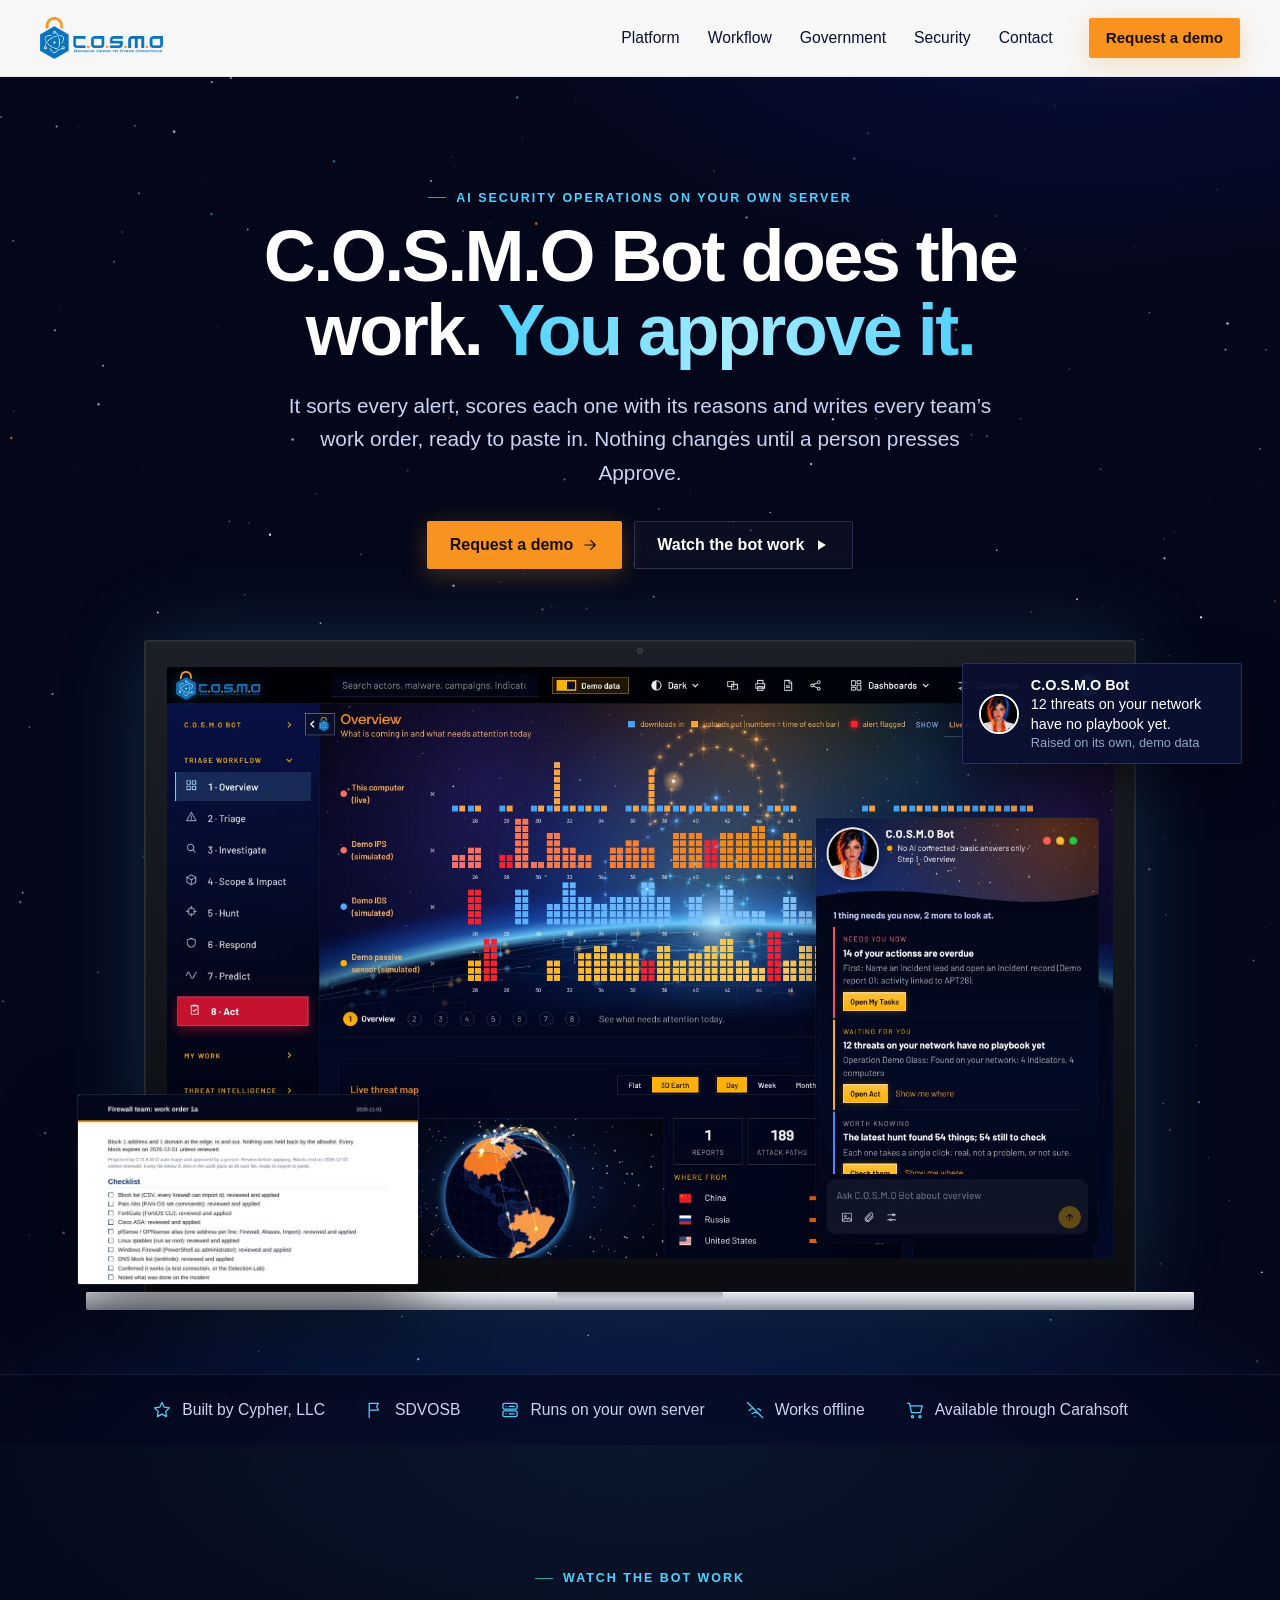
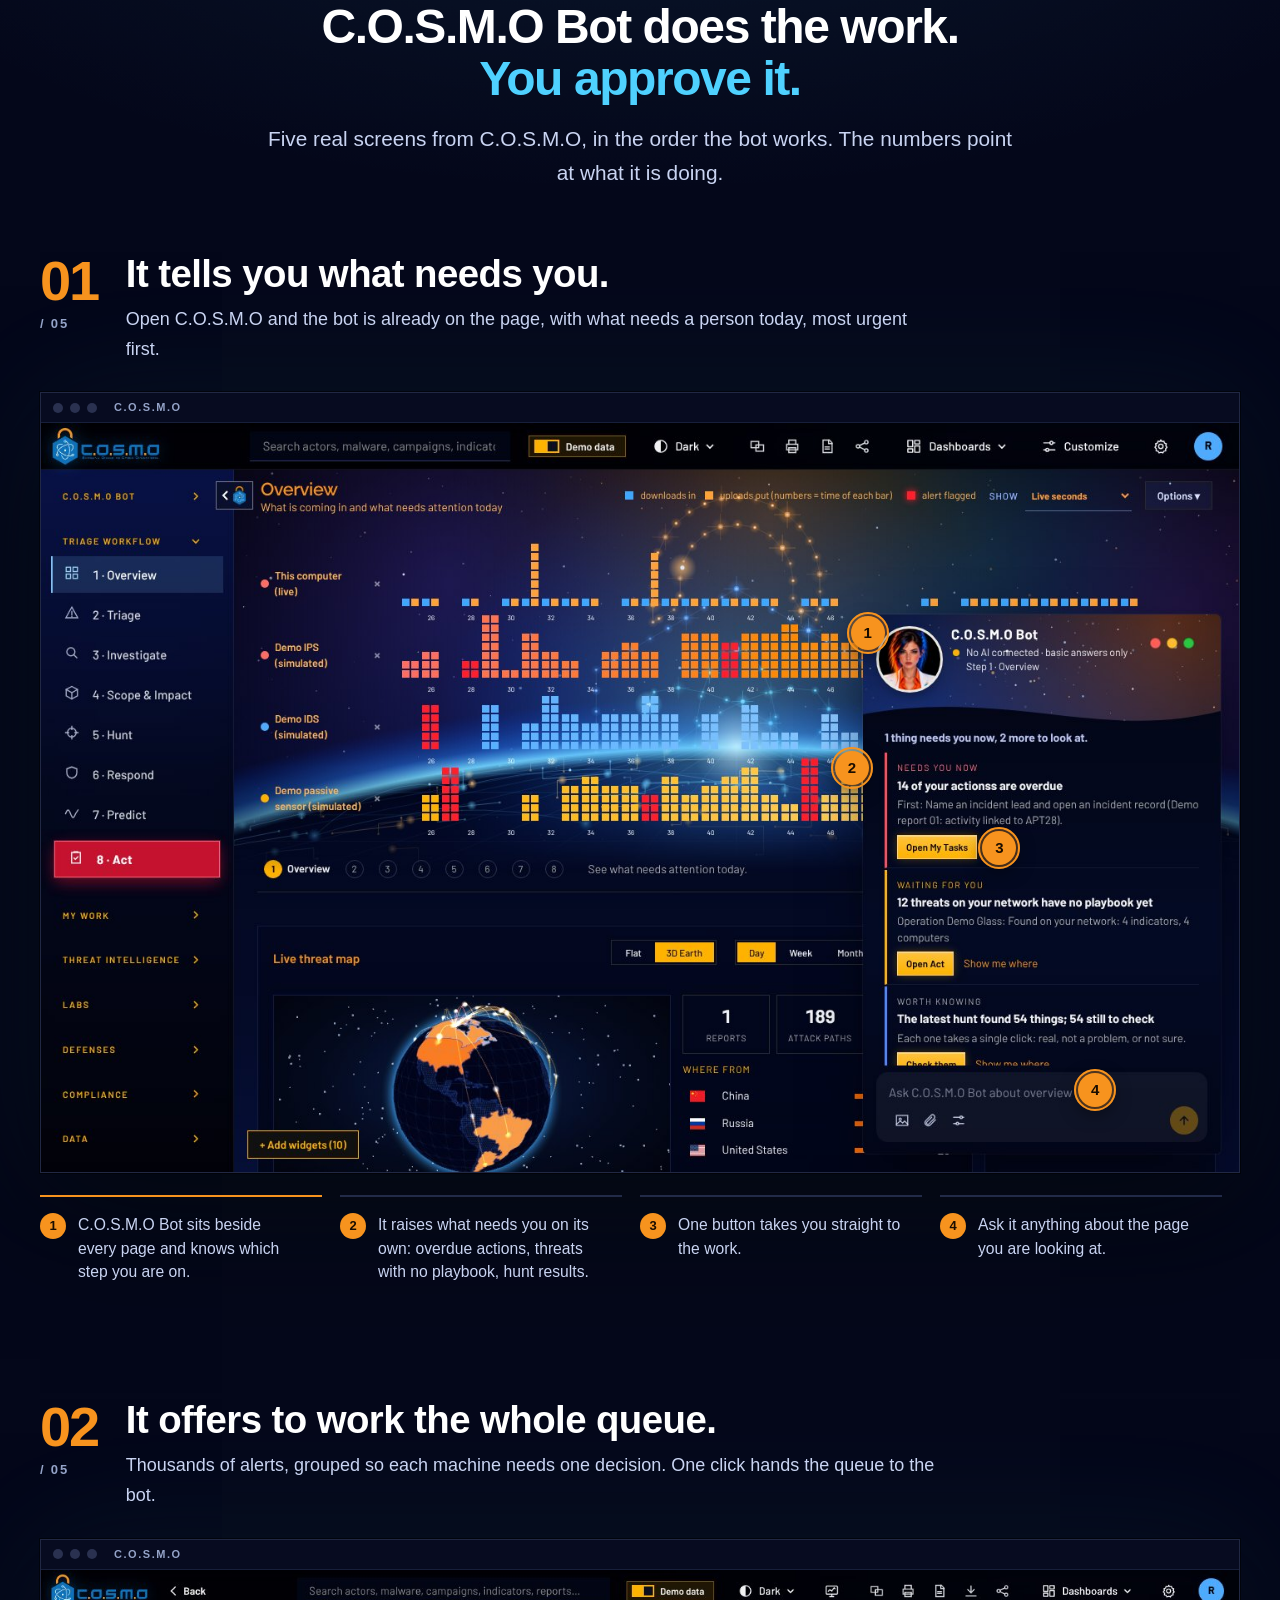
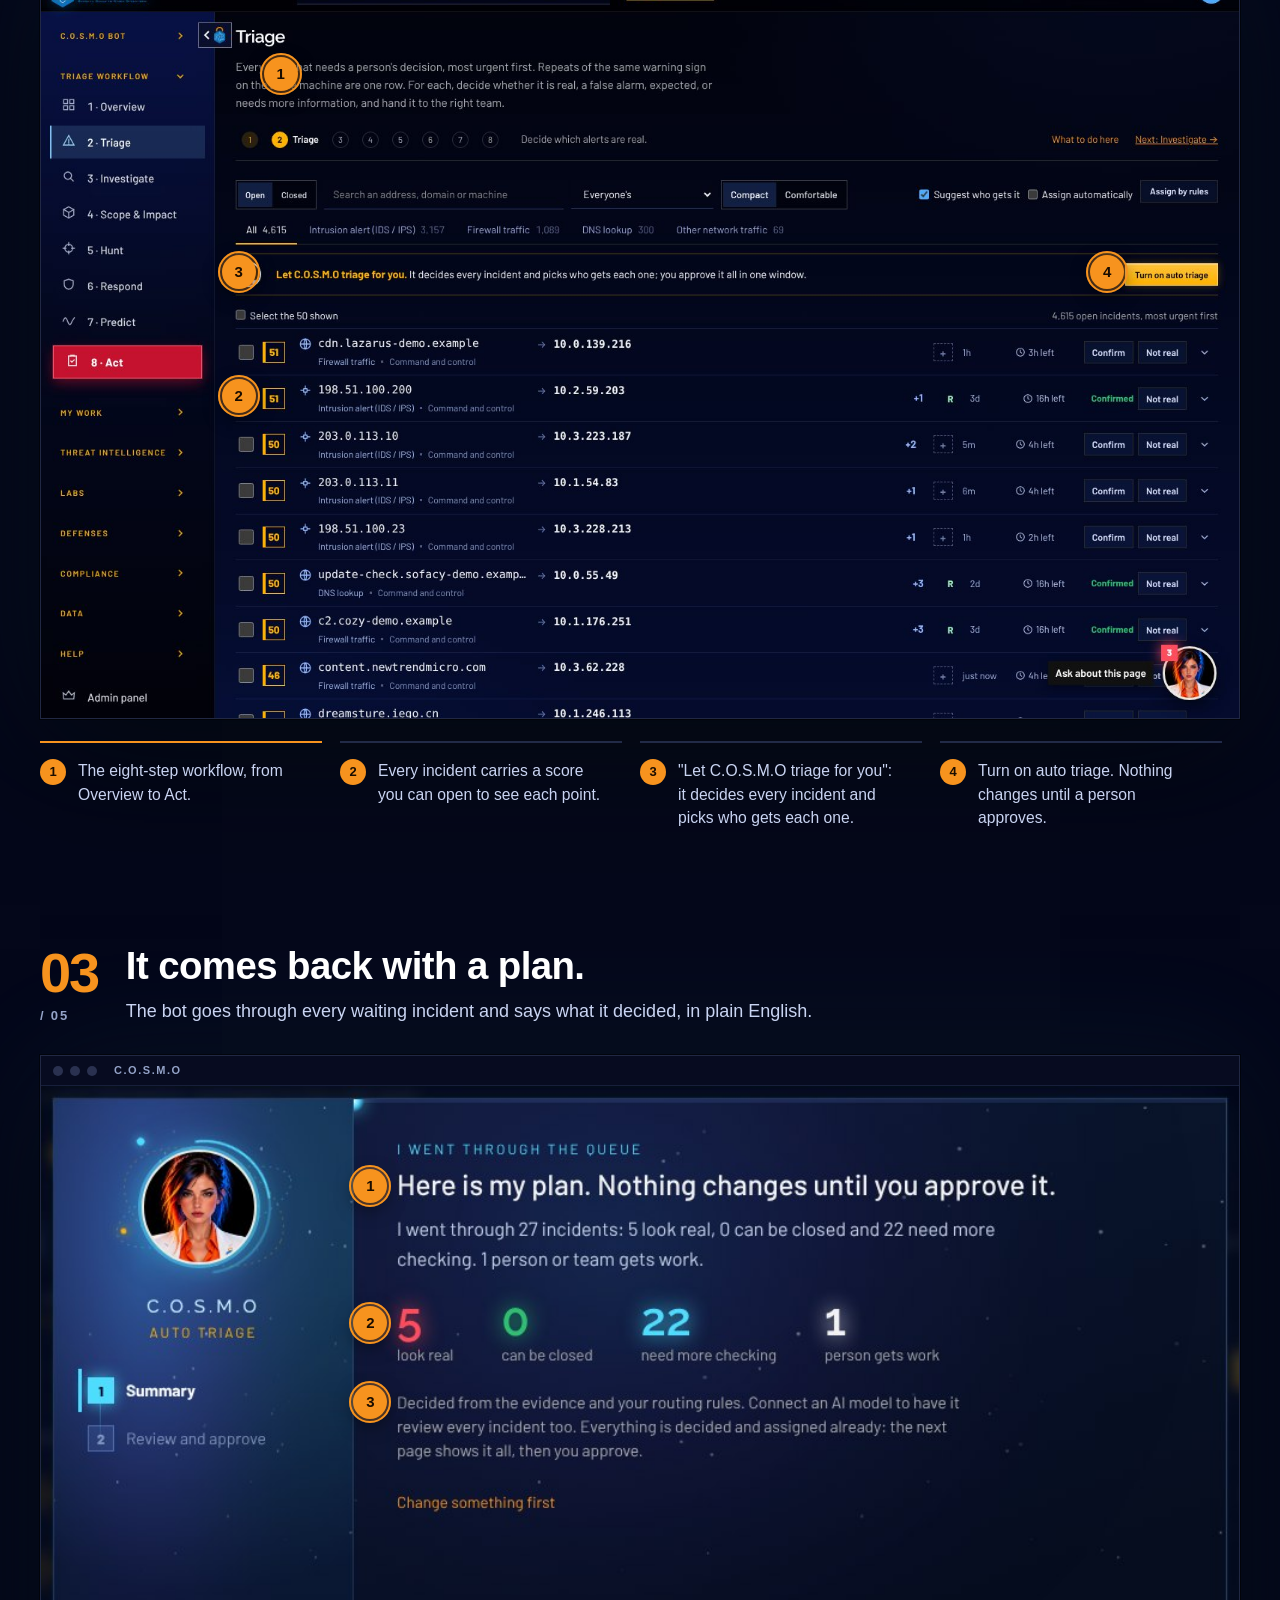
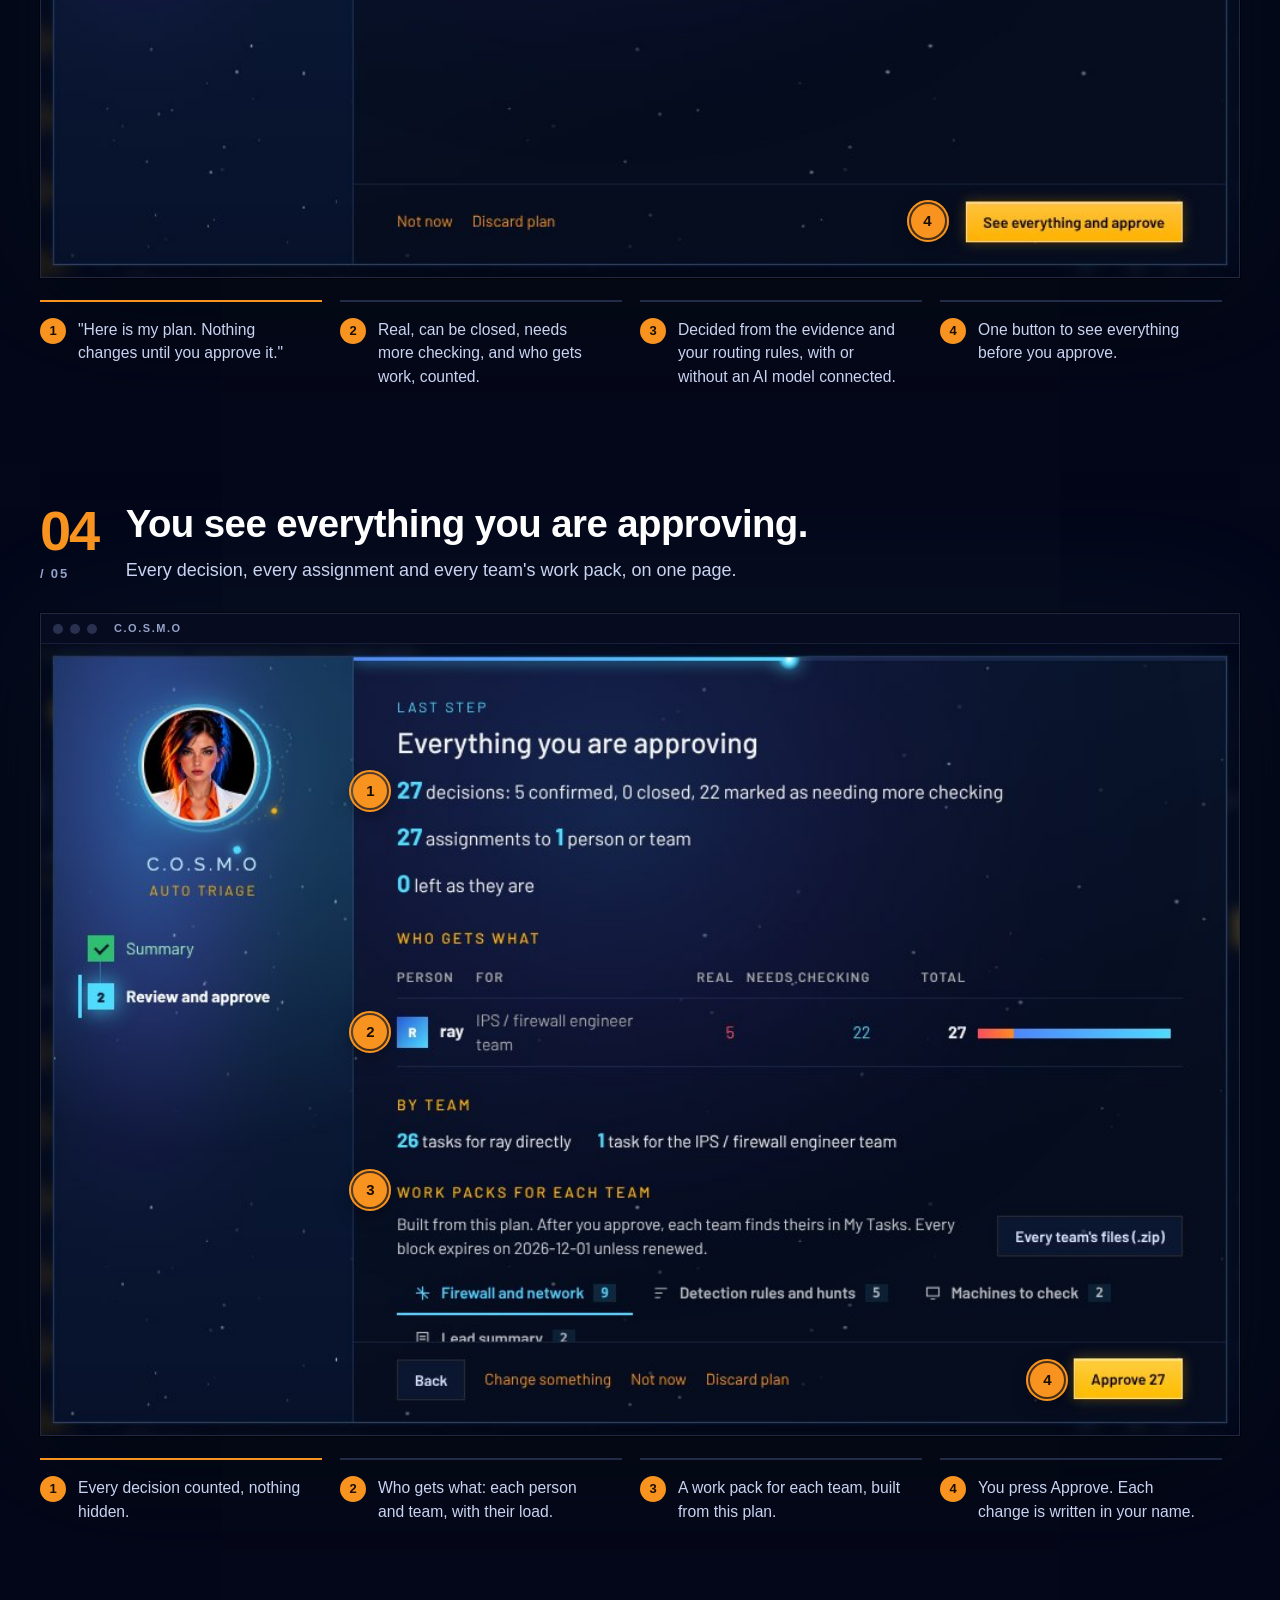
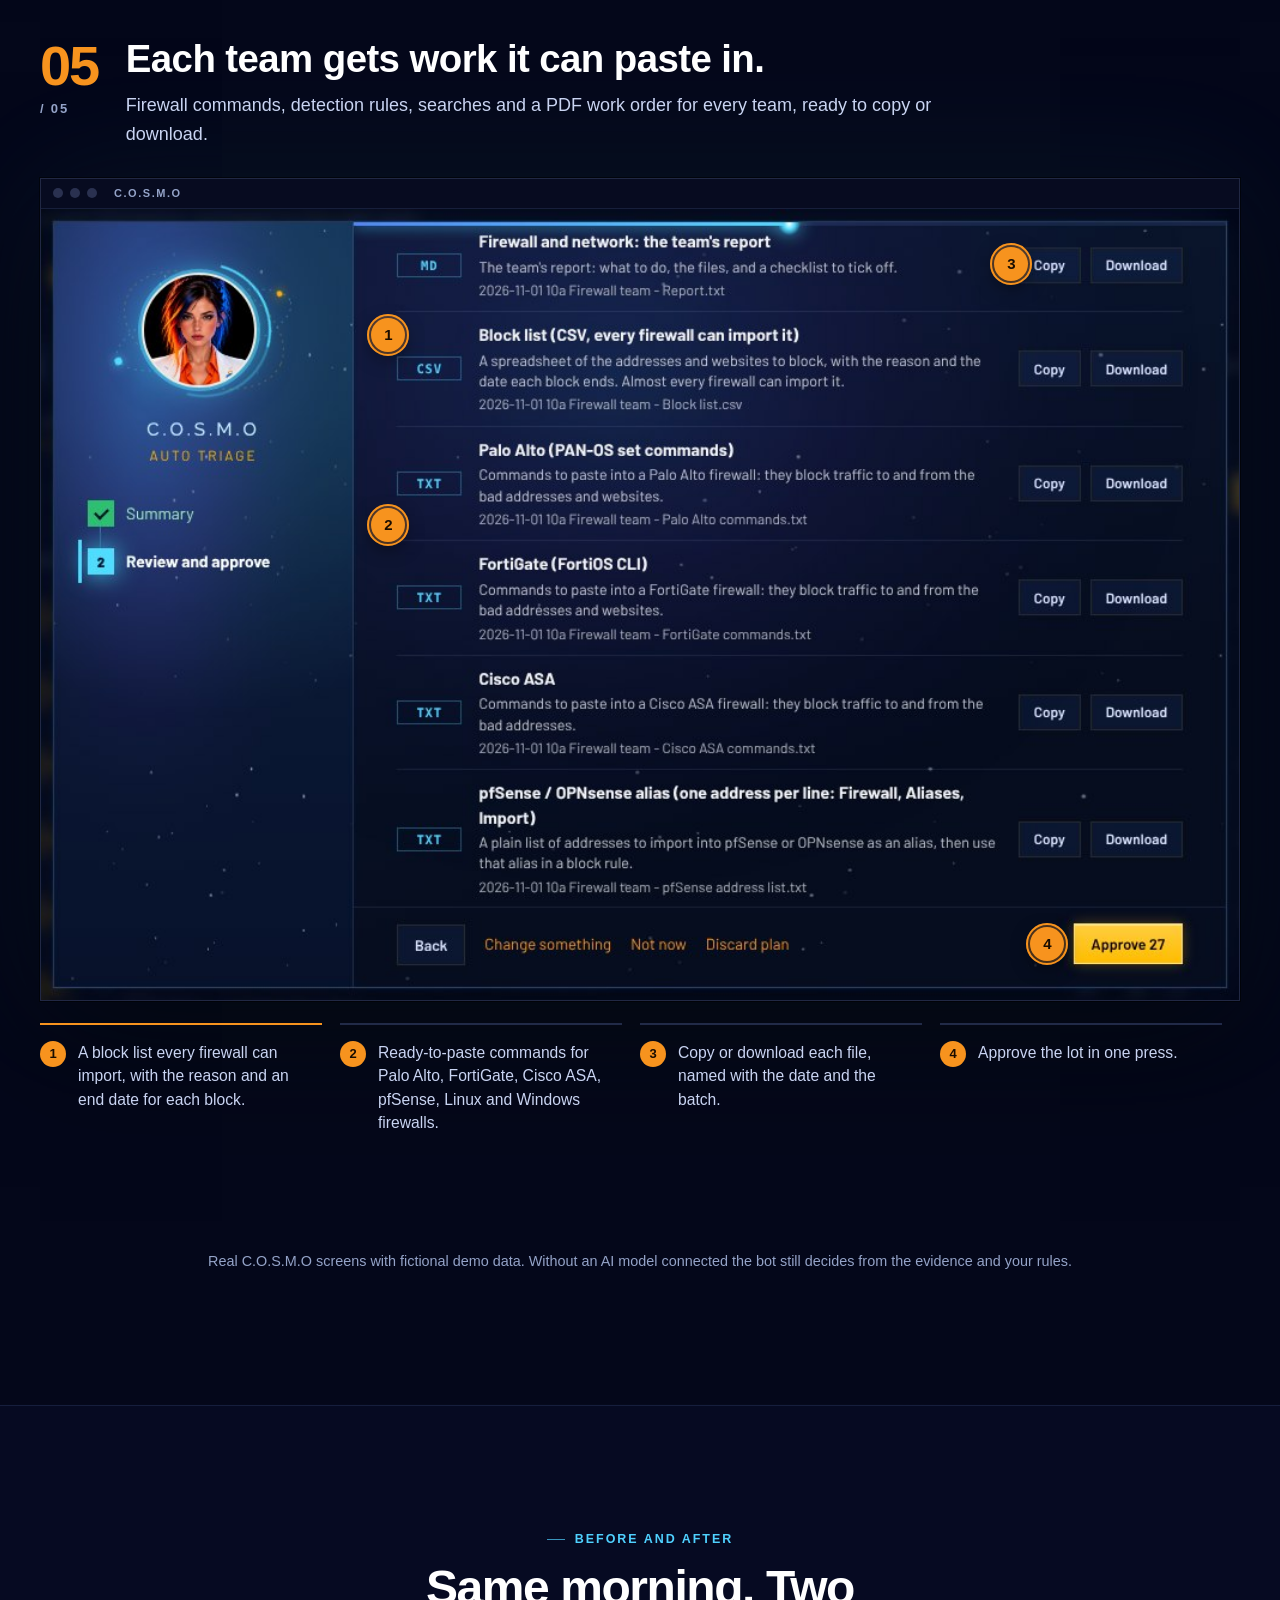
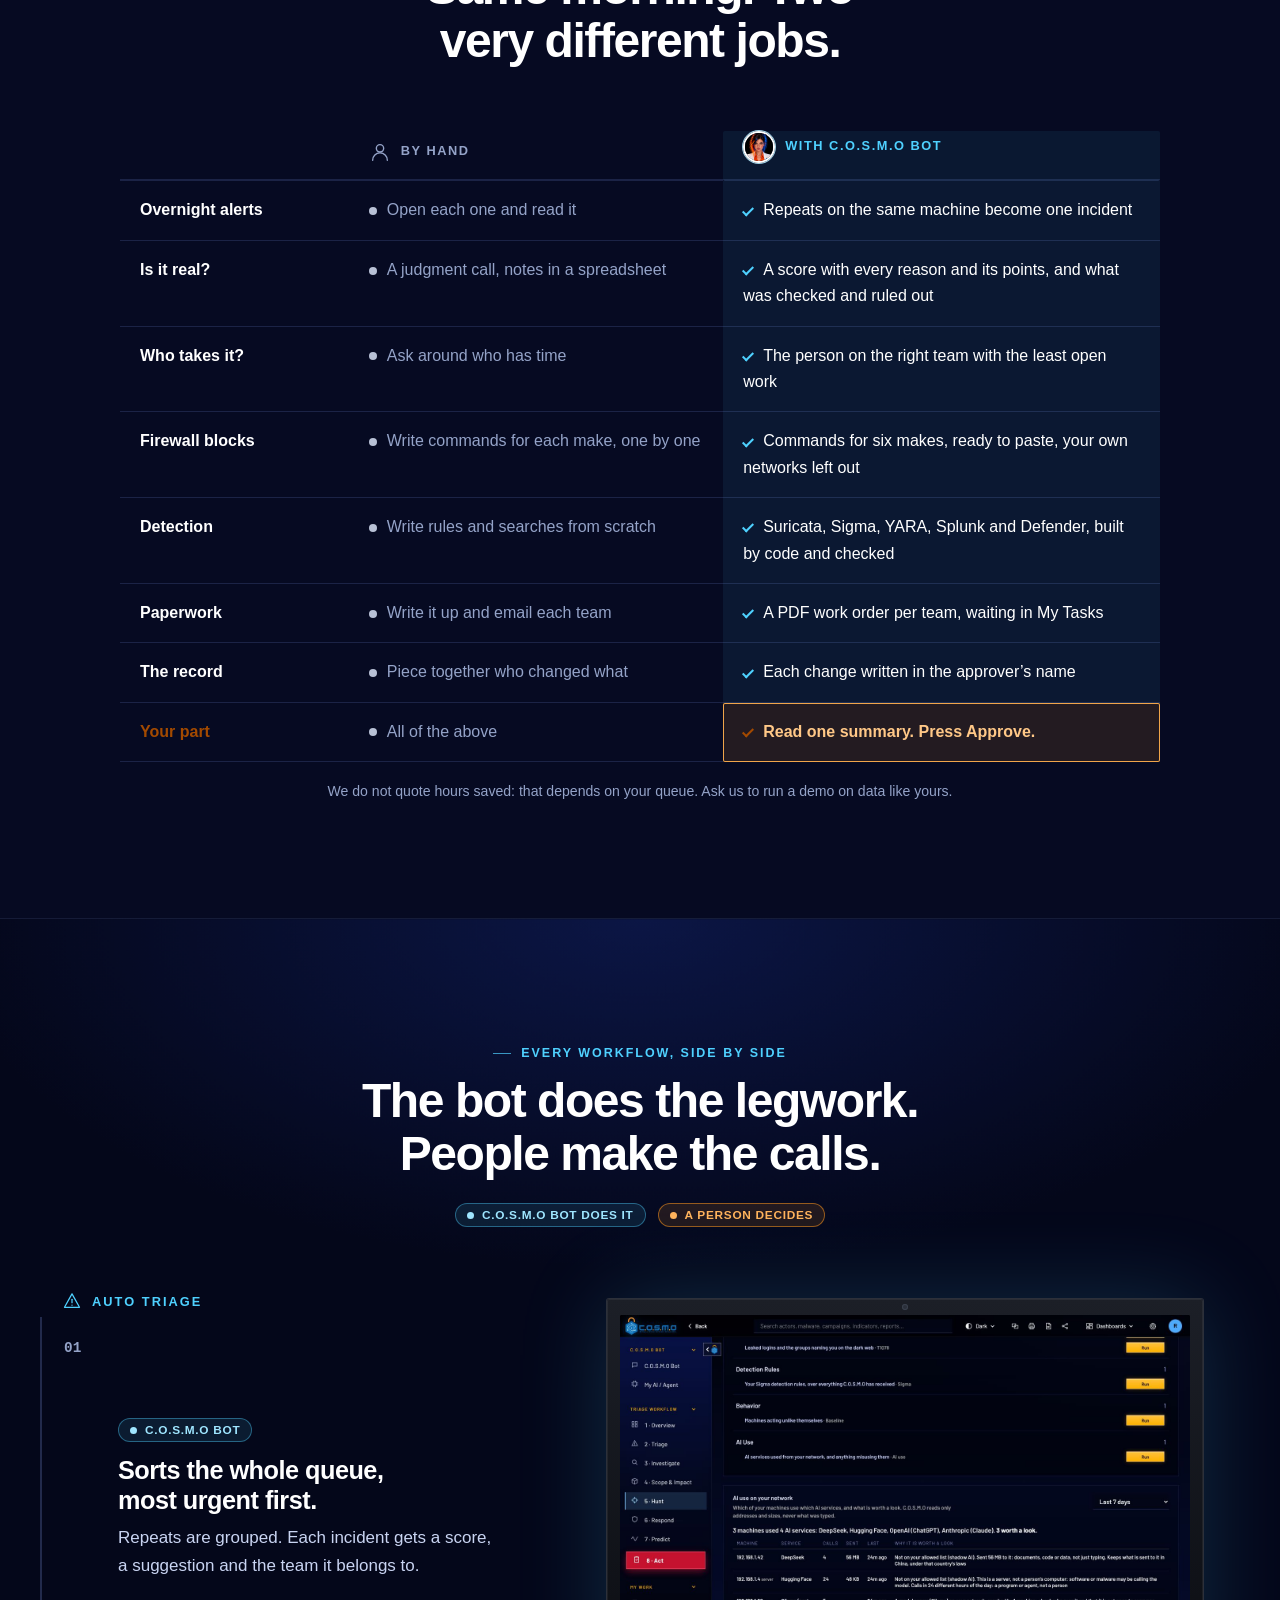
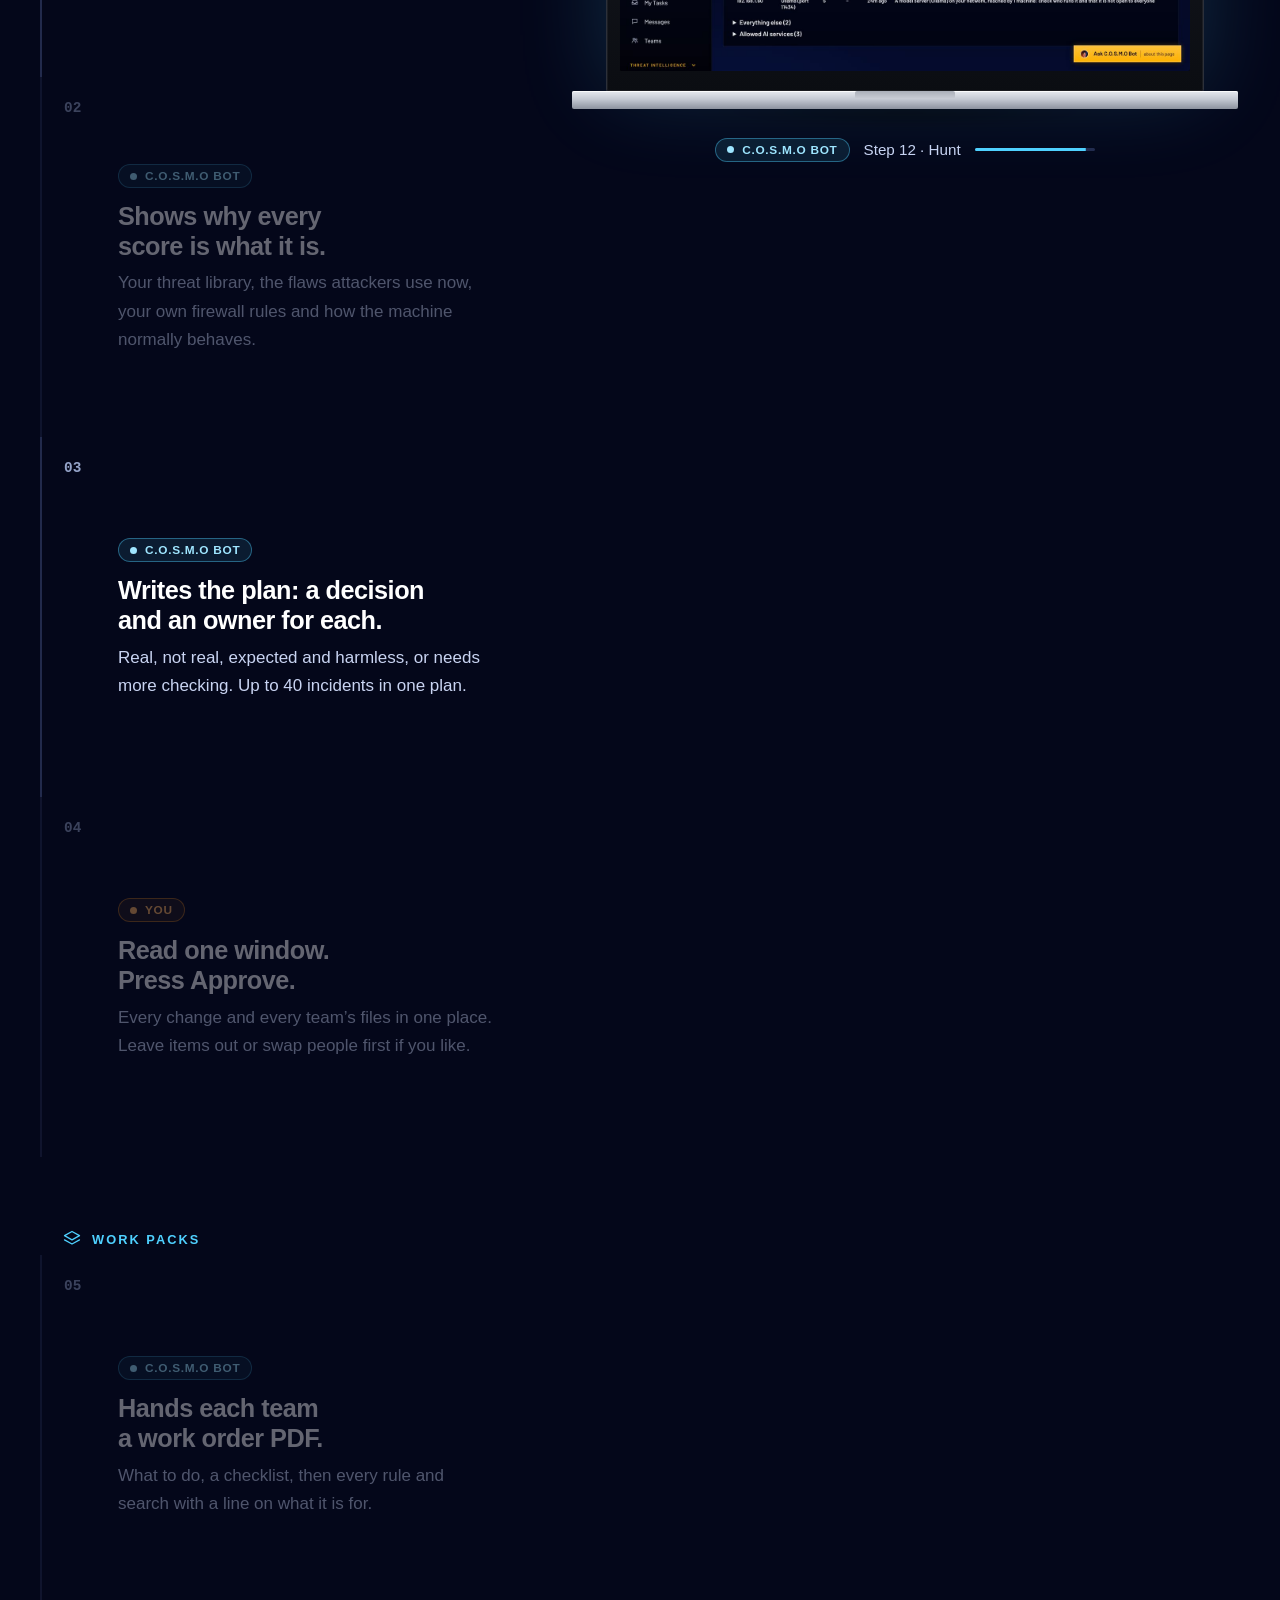
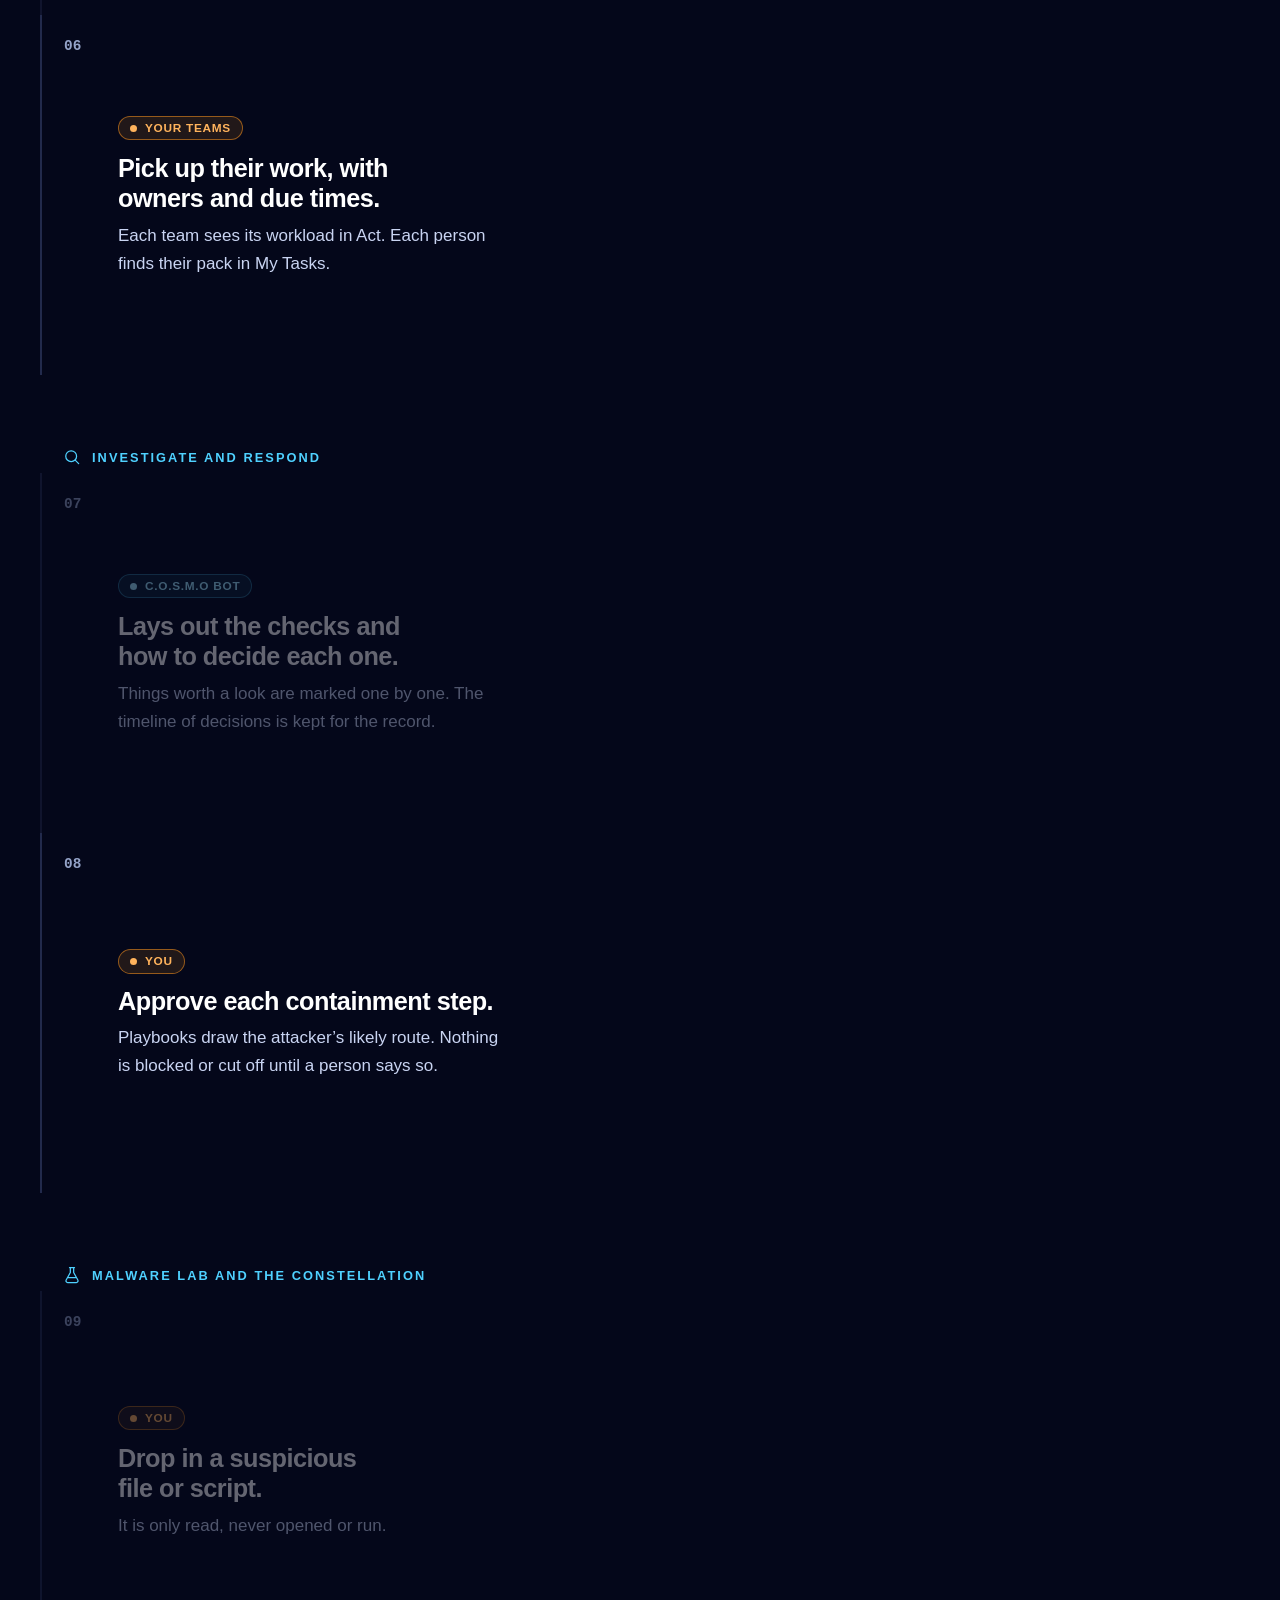
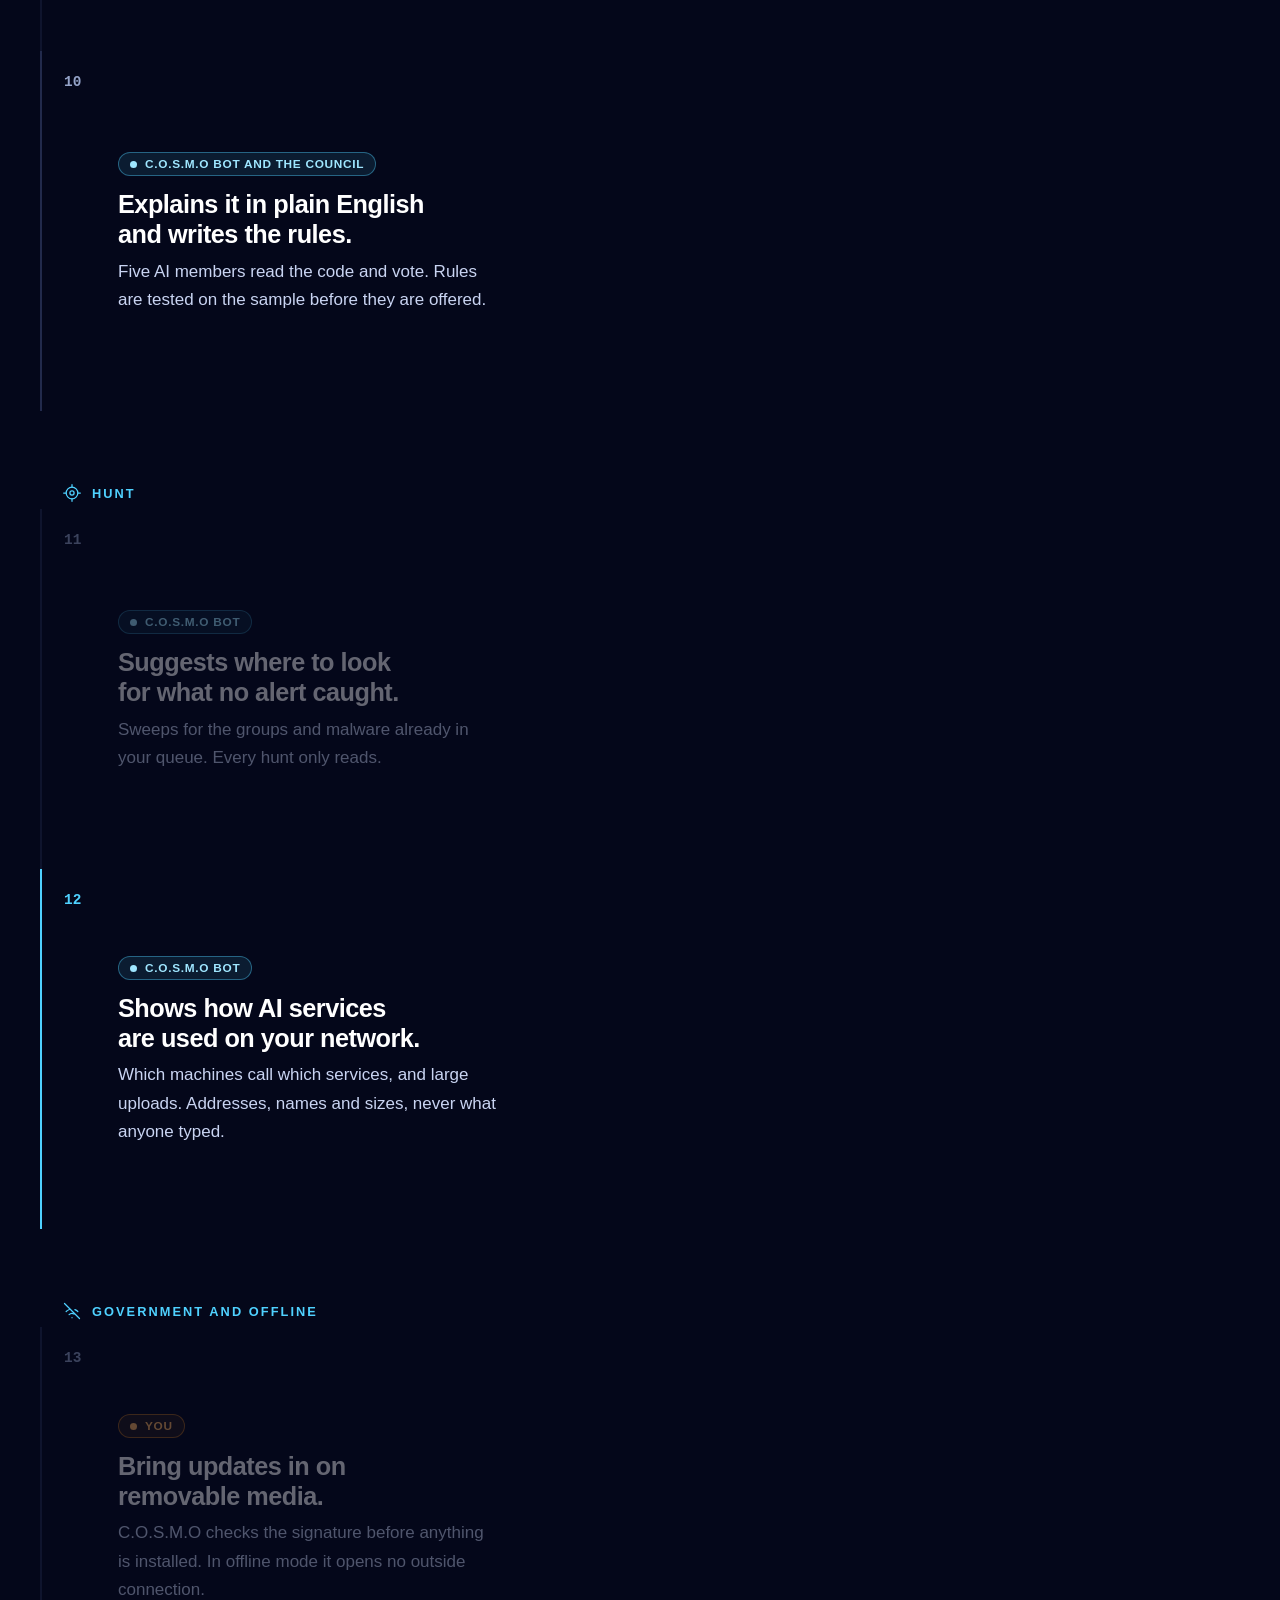
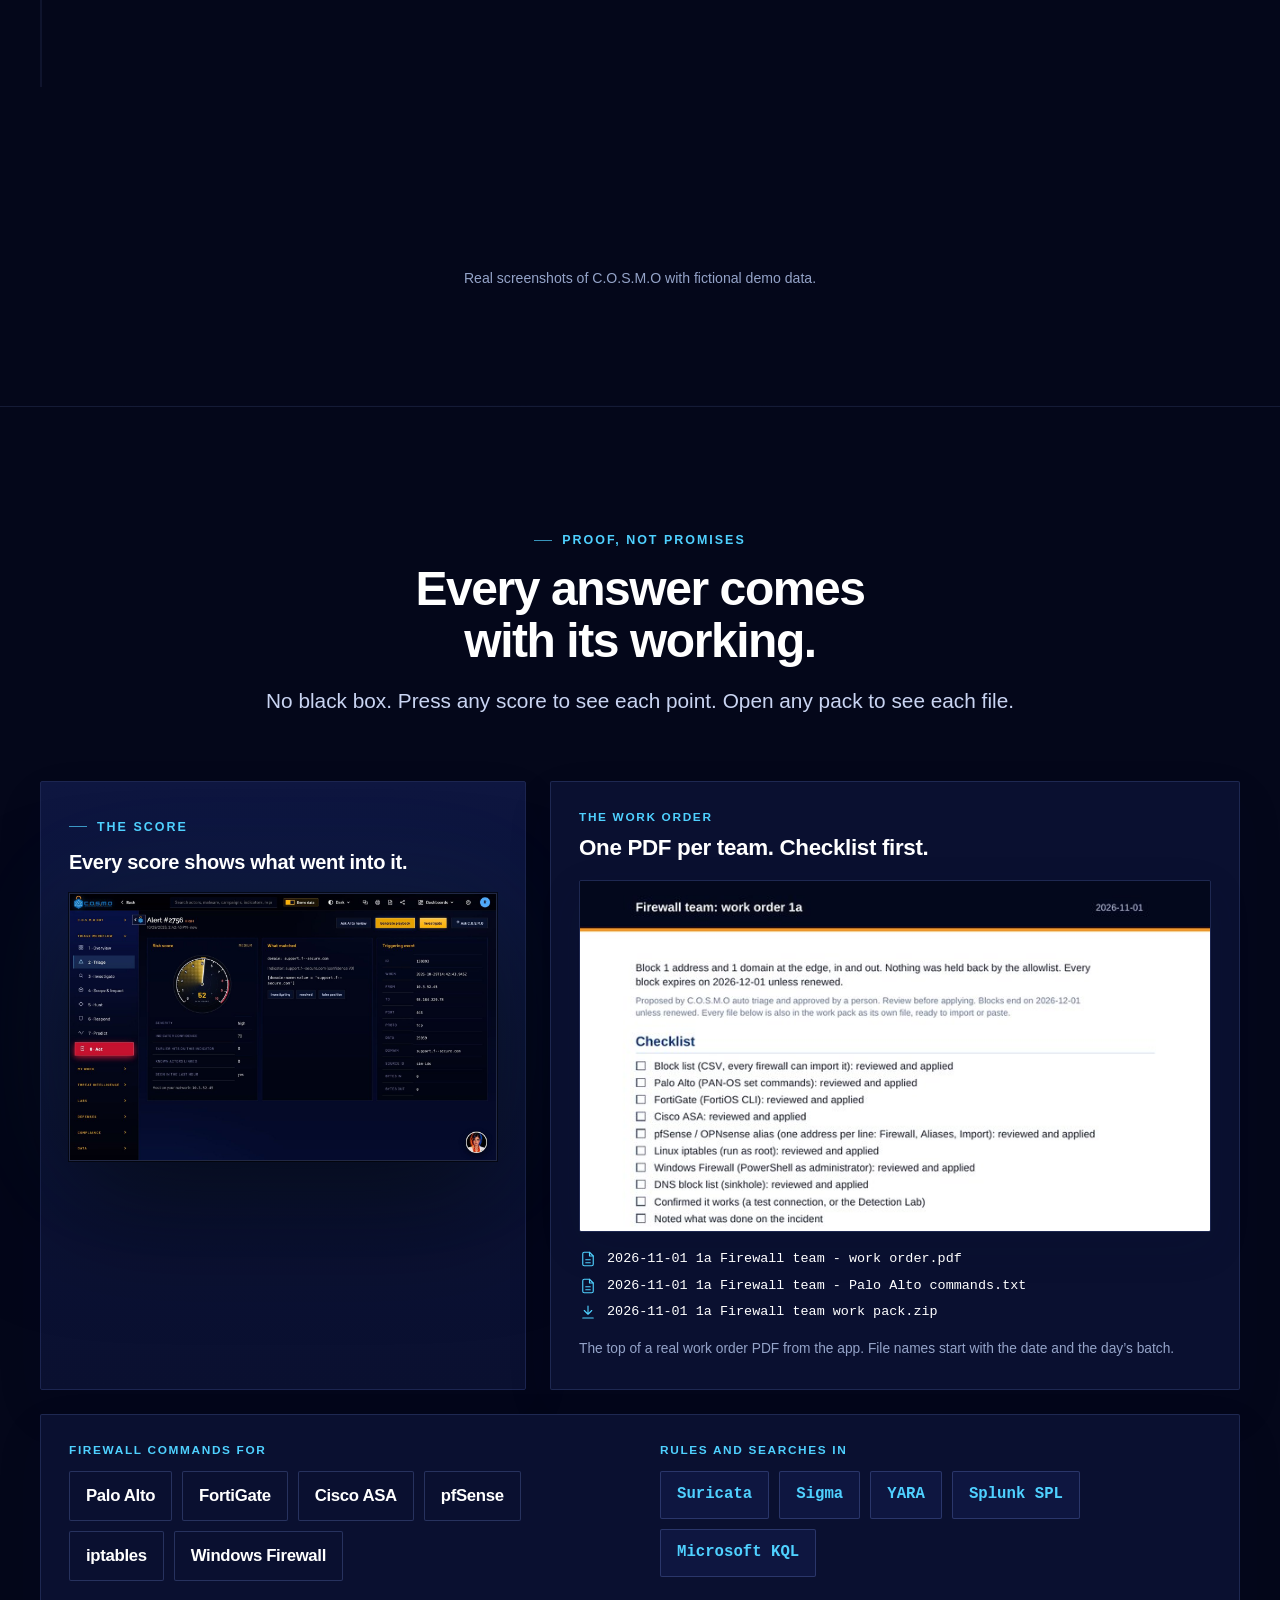
==== commit 2cdd3ab1: "Publish website Co-Authored-By: Claude Sonnet 5.5 <noreply@anthropic.com> Claude-Session: https://cl" ====
--- a/index.html
+++ b/index.html
@@ -21,11 +21,11 @@
   <div class="wrap">
     <a class="brand" href="index.html" aria-label="C.O.S.M.O home"><img src="assets/img/cosmo-logo.png" width="360" height="123" alt="C.O.S.M.O, Bringing Order to Cyber Operations"></a>
     <nav class="nav" aria-label="Main">
-      <ul class="nav-links"><li><a href="#chatbot">Bot</a></li><li><a href="#ingest">Ingest</a></li><li><a href="#workflow">Workflow</a></li><li><a href="#views">Screens</a></li><li><a href="#government">Government</a></li><li><a href="#contact">Contact</a></li></ul>
-      <a class="btn btn-primary btn-sm" href="#contact">Request a demo</a>
+      <ul class="nav-links"><li><a href="index.html#platform">Platform</a></li><li><a href="index.html#workflow">Workflow</a></li><li><a href="government.html">Government</a></li><li><a href="security.html">Security</a></li><li><a href="contact.html">Contact</a></li></ul>
+      <a class="btn btn-primary btn-sm" href="contact.html">Request a demo</a>
       <details class="menu">
-        <summary><svg viewBox="0 0 24 24" aria-hidden="true"><use href="#i-menu"/></svg>Menu</summary>
-        <ul><li><a href="#chatbot">Bot</a></li><li><a href="#ingest">Ingest</a></li><li><a href="#workflow">Workflow</a></li><li><a href="#views">Screens</a></li><li><a href="#government">Government</a></li><li><a href="#security">Security</a></li><li><a href="#contact">Contact</a></li><li><a class="btn btn-primary" href="#contact">Request a demo</a></li></ul>
+        <summary><svg aria-hidden="true"><use href="#i-menu"/></svg>Menu</summary>
+        <ul><li><a href="index.html#platform">Platform</a></li><li><a href="index.html#workflow">Workflow</a></li><li><a href="government.html">Government</a></li><li><a href="security.html">Security</a></li><li><a href="contact.html">Contact</a></li><li><a class="btn btn-primary" href="contact.html">Request a demo</a></li></ul>
       </details>
     </nav>
   </div>
@@ -33,177 +33,92 @@
 <main id="main">
 <svg width="0" height="0" style="position:absolute" aria-hidden="true"><defs><symbol id="i-x" viewBox="0 0 24 24" fill="none" stroke="currentColor" stroke-width="1.6" stroke-linecap="round"><path d="M7 7l10 10M17 7 7 17"/></symbol><symbol id="i-replay" viewBox="0 0 24 24" fill="none" stroke="currentColor" stroke-width="1.6" stroke-linecap="round" stroke-linejoin="round"><path d="M4 12a8 8 0 1 0 2.4-5.7"/><path d="M4 4v4.5h4.5"/></symbol><symbol id="i-pause" viewBox="0 0 24 24" fill="currentColor"><rect x="6.5" y="5" width="3.6" height="14" rx="1"/><rect x="13.9" y="5" width="3.6" height="14" rx="1"/></symbol><symbol id="i-play" viewBox="0 0 24 24" fill="currentColor"><path d="M8 5.5v13l10.5-6.5z"/></symbol></defs></svg>
 
-<section class="hero" data-tab="home" aria-labelledby="hero-h">
+<section class="hero" aria-labelledby="hero-h">
   <canvas class="stars" aria-hidden="true"></canvas>
   <div class="wrap">
     <div class="hero-copy" data-reveal>
-      <img class="hero-logo" src="assets/img/cosmo-logo.png" width="360" height="123" alt="C.O.S.M.O, Bringing order to cyber operations">
-      <span class="eyebrow">AI Cyber Threat Intelligence Platform</span>
-      <h1 id="hero-h">AI that triages, investigates and responds to threats. <span class="accent">On your own hardware.</span></h1>
-      <p class="lead">C.O.S.M.O triages, investigates, hunts, responds and predicts. One platform, with AI at every step and nothing leaving your network. Your analysts stay in control: nothing changes until a person approves.</p>
-      <div class="actions"><a class="btn btn-primary" href="#contact">Request a demo <svg viewBox="0 0 24 24" aria-hidden="true"><use href="#i-arrow"/></svg></a><a class="btn btn-outline" href="#bot">Watch the bot work <svg viewBox="0 0 24 24" aria-hidden="true"><use href="#i-play"/></svg></a></div>
+      <span class="eyebrow">AI security operations on your own server</span>
+      <h1 id="hero-h">C.O.S.M.O Bot does the work. <span class="accent">You approve it.</span></h1>
+      <p class="lead">It sorts every alert, scores each one with its reasons and writes every team&rsquo;s work order, ready to paste in. Nothing changes until a person presses Approve.</p>
+      <div class="actions"><a class="btn btn-primary" href="contact.html">Request a demo <svg aria-hidden="true"><use href="#i-arrow"/></svg></a><a class="btn btn-outline" href="#bot">Watch the bot work <svg aria-hidden="true"><use href="#i-play"/></svg></a></div>
     </div>
     <div class="hero-stage" data-reveal>
-      <figure class="hero-shot"><img src="assets/img/mock/cosmo-overview-live.webp" width="1600" height="909" alt="The C.O.S.M.O Overview: live traffic bars for every source arcing over a glowing 3D Earth, the live threat map with attack paths, and critical-alert counts down the side." fetchpriority="high"></figure>
+      <figure class="device-laptop hero-mac"><div class="lid"><div class="screen"><img src="assets/img/hero-overview.jpg" width="1440" height="900" alt="The C.O.S.M.O Overview with C.O.S.M.O Bot open: live traffic bars for each source over a glowing Earth, the threat map on a 3D globe, and the bot listing what needs attention now." fetchpriority="high"></div></div><div class="base"></div></figure>
+      <div class="float-tag"><img src="assets/img/cosmo-bot.jpg" width="320" height="320" alt=""><span><b>C.O.S.M.O Bot</b>12 threats on your network have no playbook yet.<small>Raised on its own, demo data</small></span></div>
+      <figure class="float-card workorder"><img src="assets/img/work-order.jpg" width="700" height="389" alt="The top of a real C.O.S.M.O work order PDF for the firewall team: what to block, and a checklist for Palo Alto, FortiGate, Cisco ASA, pfSense, Linux and Windows firewalls."></figure>
     </div>
   </div>
   <div class="trust">
     <div class="wrap">
       <ul>
-        <li><svg viewBox="0 0 24 24" aria-hidden="true"><use href="#i-star"/></svg>Built by Cypher, LLC</li>
-        <li><svg viewBox="0 0 24 24" aria-hidden="true"><use href="#i-flag"/></svg>SDVOSB</li>
-        <li><svg viewBox="0 0 24 24" aria-hidden="true"><use href="#i-server"/></svg>Runs on your own server</li>
-        <li><svg viewBox="0 0 24 24" aria-hidden="true"><use href="#i-unplug"/></svg>Works offline</li>
-        <li><svg viewBox="0 0 24 24" aria-hidden="true"><use href="#i-cart"/></svg>Buy direct from Cypher</li>
+        <li><svg aria-hidden="true"><use href="#i-star"/></svg>Built by Cypher, LLC</li>
+        <li><svg aria-hidden="true"><use href="#i-flag"/></svg>SDVOSB</li>
+        <li><svg aria-hidden="true"><use href="#i-server"/></svg>Runs on your own server</li>
+        <li><svg aria-hidden="true"><use href="#i-unplug"/></svg>Works offline</li>
+        <li><svg aria-hidden="true"><use href="#i-cart"/></svg>Available through Carahsoft</li>
       </ul>
     </div>
   </div>
 </section>
 
-<section class="section intro" data-tab="home" id="what" aria-labelledby="what-h">
-  <div class="wrap">
-    <div class="section-head" data-reveal>
-      <p class="eyebrow"><img class="eyebrow-mark" src="assets/img/cosmo-lock.png" width="22" height="22" alt="">What C.O.S.M.O is</p>
-      <h2 id="what-h">An AI cyber threat intelligence platform that runs on your server, with an AI that answers to your team.</h2>
-      <p class="lead">C.O.S.M.O takes in your alerts, logs, documents and threat intelligence, then triages, investigates, hunts, responds and predicts, with an assistant at every step. It runs entirely on hardware you control. Nothing leaves your network, and nothing changes until a person approves.</p>
-    </div>
-
-    <p class="built-for" data-reveal><span class="bf-label">Built for</span> Security operations teams&ensp;&middot;&ensp;Incident responders &amp; threat hunters&ensp;&middot;&ensp;Defense, intelligence &amp; critical infrastructure&ensp;&middot;&ensp;Teams whose data can&rsquo;t go to the cloud</p>
-
-    <div class="solves" data-stagger>
-      <div class="solve">
-        <span class="solve-no">01</span>
-        <p class="prob">Too many alerts, too few analysts.</p>
-        <p class="sol">C.O.S.M.O works the whole queue. It scores every alert with its reasons and tells you what actually needs a person. The rest is grouped, explained and ready to close.</p>
-      </div>
-      <div class="solve">
-        <span class="solve-no">02</span>
-        <p class="prob">Response takes too long.</p>
-        <p class="sol">It writes the plan and a ready-to-paste work order for every team (firewall blocks, detection rules, searches), built from the evidence and waiting for your approval.</p>
-      </div>
-      <div class="solve">
-        <span class="solve-no">03</span>
-        <p class="prob">Your data can&rsquo;t leave the building.</p>
-        <p class="sol">Self-hosted and able to run fully offline. Your logs, your models, your network. C.O.S.M.O never phones home, so it fits classified and air-gapped work.</p>
-      </div>
-    </div>
-  </div>
-</section>
-
-<section class="section dark" data-tab="home" id="chatbot" aria-labelledby="chat-h">
-  <div class="wrap">
-    <div class="section-head center" data-reveal>
-      <span class="eyebrow">Ask in plain language</span>
-      <h2 id="chat-h">C.O.S.M.O Bot answers from your own intelligence.</h2>
-      <p class="lead">Ask about a threat, paste a report, or request a playbook. Every answer cites the data on your own server, and anything that changes your network waits for a person to approve it.</p>
-    </div>
-    <div class="chatx">
-      <figure class="chatx-shot" data-reveal>
-        <div class="botcard">
-          <div class="botcard-head">
-            <img class="botcard-ava" src="assets/img/cosmo-bot.jpg" width="52" height="52" alt="" loading="lazy">
-            <div class="botcard-id">
-              <b>C.O.S.M.O Bot</b>
-              <span class="botcard-status"><i></i>Online &middot; Intelligence</span>
-            </div>
-          </div>
-          <img class="botcard-body" src="assets/img/views/bot-panel.webp" width="604" height="712" alt="C.O.S.M.O Bot queue: 58 incidents past the time to decide, 12 threats with no playbook yet, and 2 containment actions waiting for a person to approve." loading="lazy">
-        </div>
-      </figure>
-      <div class="chatx-copy" data-reveal>
-        <ul class="cap-list tight">
-          <li><svg class="bi" viewBox="0 0 24 24" aria-hidden="true"><use href="#i-book"/></svg><p><b>Answers cite your data.</b> Every reply points back to the incidents, reports and rules on your own server, so you can check the working.</p></li>
-          <li><svg class="bi" viewBox="0 0 24 24" aria-hidden="true"><use href="#i-file"/></svg><p><b>Paste a report, get it read.</b> Drop in a PDF or a bulletin and the bot pulls out the addresses, fingerprints and attacker methods.</p></li>
-          <li><svg class="bi" viewBox="0 0 24 24" aria-hidden="true"><use href="#i-shield"/></svg><p><b>It takes you to the work.</b> Ask for a playbook or a hunt and it opens the right screen, or runs it and waits for your approval.</p></li>
-        </ul>
-        <div class="chatx-ai" data-reveal>
-          <span class="chatx-ai-label">Choose which AI answers &mdash; or none at all</span>
-          <ul class="aichips">
-            <li><svg viewBox="0 0 24 24" aria-hidden="true"><use href="#i-server"/></svg><div><b>Claude Code or Codex</b><small>Your subscription, on your computer</small></div></li>
-            <li><svg viewBox="0 0 24 24" aria-hidden="true"><use href="#i-key"/></svg><div><b>Cloud AI</b><small>Claude, OpenAI, Azure Gov, Bedrock, GSA USAi</small></div></li>
-            <li><svg viewBox="0 0 24 24" aria-hidden="true"><use href="#i-lock"/></svg><div><b>Local model</b><small>Private, on this machine, free</small></div></li>
-            <li><svg viewBox="0 0 24 24" aria-hidden="true"><use href="#i-layers"/></svg><div><b>Network model</b><small>A model on a server you run</small></div></li>
-            <li><svg viewBox="0 0 24 24" aria-hidden="true"><use href="#i-shieldok"/></svg><div><b>No AI at all</b><small>Keyword search still works</small></div></li>
-          </ul>
-        </div>
-      </div>
-    </div>
-  </div>
-</section>
-
-<section class="section dark morph" data-tab="platform" id="bot" aria-labelledby="bot-h">
-  <div class="wrap">
-    <div class="section-head center" data-reveal><p class="eyebrow">Watch the bot work</p><h2 id="bot-h">C.O.S.M.O Bot does the work.<br><span class="hl">You approve it.</span></h2></div>
-  </div>
-  <div class="morph-track">
-    <div class="morph-stage">
-      <div class="morph-sky" aria-hidden="true"><i style="--x:46%;--y:19%;--s:4.0;--o:0.65;--l:119px"></i><i style="--x:73%;--y:12%;--s:3.4;--o:0.58;--l:174px"></i><i style="--x:32%;--y:4%;--s:2.2;--o:0.43;--l:118px"></i><i style="--x:35%;--y:11%;--s:4.0;--o:0.06;--l:182px"></i><i style="--x:20%;--y:28%;--s:2.2;--o:0.58;--l:160px"></i><i style="--x:11%;--y:28%;--s:2.2;--o:0.56;--l:127px"></i><i style="--x:42%;--y:53%;--s:2.8;--o:0.54;--l:183px"></i><i style="--x:44%;--y:23%;--s:2.2;--o:0.58;--l:191px"></i><i style="--x:29%;--y:47%;--s:2.2;--o:0.55;--l:118px"></i></div>
-      <figure class="morph-screen">
-        <div class="morph-glass">
-          <img src="assets/img/bot-5-chat.jpg" alt="" loading="lazy">
-          <img src="assets/img/bot-1-queue.jpg" alt="" loading="lazy">
-          <img src="assets/img/bot-2-plan.jpg" alt="" loading="lazy">
-          <img src="assets/img/bot-3-approve.jpg" alt="" loading="lazy">
-          <img src="assets/img/bot-4-packs.jpg" alt="" loading="lazy">
-        </div>
-        <img class="morph-frame" src="assets/img/mock/macbook-frame.png" alt="">
-      </figure>
-      <div class="morph-texts">
-        <article class="mstep on" data-shot="0"><span class="mno">01</span><h3>It tells you what needs you.</h3><p>Open C.O.S.M.O and the bot is already on the page, with what needs a person today, most urgent first.</p></article>
-        <article class="mstep" data-shot="1"><span class="mno">02</span><h3>It offers to work the whole queue.</h3><p>Thousands of alerts, grouped so each machine needs one decision. One click hands the queue to the bot.</p></article>
-        <article class="mstep" data-shot="2"><span class="mno">03</span><h3>It comes back with a plan.</h3><p>The bot reads every waiting incident and says what it decided, and why, in plain English.</p></article>
-        <article class="mstep" data-shot="3"><span class="mno">04</span><h3>You see everything you approve.</h3><p>Every decision, every assignment and every team&rsquo;s work pack, on one page, before you press Approve.</p></article>
-        <article class="mstep" data-shot="4"><span class="mno">05</span><h3>Each team gets work it can paste in.</h3><p>Firewall commands, detection rules, searches and a PDF work order for every team, ready to copy or download.</p></article>
-      </div>
-    </div>
-  </div>
-  <div class="wrap"><p class="caption center">Real C.O.S.M.O screens with fictional demo data. Without an AI model connected the bot still decides from the evidence and your rules.</p></div>
-</section>
-
-<section class="section dark alt ingest" data-tab="platform" id="ingest" aria-labelledby="ing-h">
-  <div class="wrap">
-    <div class="section-head center" data-reveal>
-      <span class="eyebrow">Bring your own data</span>
-      <h2 id="ing-h">Hook in what your sensors and tools already produce.</h2>
-      <p class="lead">C.O.S.M.O reads the formats a security team already has. Point it at a source once, or let it read on a schedule. Where you connect a log tool, it queries the data in place, so nothing is copied.</p>
-    </div>
-    <div class="ingest-grid">
-      <div class="ingest-group" data-reveal>
-        <h3><svg viewBox="0 0 24 24" aria-hidden="true"><use href="#i-shield"/></svg>Network &amp; security logs</h3>
-        <ul>
-          <li><b>Firewalls &amp; IPS</b><span>iptables, Fortinet, pfSense, Palo Alto, Cisco</span></li>
-          <li><b>Suricata / Snort</b><span>IDS alerts, EVE JSON</span></li>
-          <li><b>Zeek</b><span>conn, dns, http, ssl logs</span></li>
-          <li><b>Security tools (CEF, LEEF)</b><span>ArcSight, QRadar, Splunk</span></li>
-          <li><b>NetFlow / CSV / JSON</b><span>flow exports, custom logs</span></li>
-          <li><b>Syslog</b><span>servers, routers, switches</span></li>
-          <li><b>Web server logs</b><span>Apache, nginx, IIS</span></li>
-        </ul>
-      </div>
-      <div class="ingest-group" data-reveal style="--d:1">
-        <h3><svg viewBox="0 0 24 24" aria-hidden="true"><use href="#i-file"/></svg>Documents &amp; reports</h3>
-        <ul>
-          <li><b>Upload documents</b><span>PDF, Word, PowerPoint, Excel, HTML, text</span></li>
-          <li><b>Watch a folder or share</b><span>mounted SMB / NFS / local path</span></li>
-          <li><b>Inspect a suspicious file</b><span>hashes, markers, indicators &mdash; never run</span></li>
-          <li><b>Mailbox</b><span>IMAP, phishing inbox, .eml files</span></li>
-          <li><b>Web pages</b><span>index a URL on a schedule</span></li>
-        </ul>
-      </div>
-      <div class="ingest-group" data-reveal style="--d:2">
-        <h3><svg viewBox="0 0 24 24" aria-hidden="true"><use href="#i-search"/></svg>Connect your log tools</h3>
-        <ul>
-          <li><b>Splunk, Elastic &amp; Sentinel</b><span>read-only search, results checked against intelligence</span></li>
-          <li><b>Threat intelligence</b><span>TAXII, MISP, STIX 2.1, RSS feeds</span></li>
-          <li><b>Scheduled collectors</b><span>any saved source, read on a schedule</span></li>
-        </ul>
-      </div>
-    </div>
-    <p class="ingest-note" data-reveal>Addresses, fingerprints and attacker methods are pulled out and highlighted on the way in &mdash; so anything an analyst can read becomes something C.O.S.M.O can work with.</p>
-  </div>
-</section>
-
-<section class="section dark alt" data-tab="home" id="compare" aria-labelledby="vs-h">
+<section class="section dark showcase" id="bot" aria-labelledby="bot-h">
+  <div class="wrap">
+    <div class="section-head center" data-reveal><p class="eyebrow">Watch the bot work</p><h2 id="bot-h">C.O.S.M.O Bot does the work.<br><span class="hl">You approve it.</span></h2><p class="lead">Five real screens from C.O.S.M.O, in the order the bot works. The numbers point at what it is doing.</p></div>
+    <article class="slide" data-reveal>
+      <header class="slide-head"><span class="slide-no">01<small>/ 05</small></span><div><h3>It tells you what needs you.</h3><p>Open C.O.S.M.O and the bot is already on the page, with what needs a person today, most urgent first.</p></div></header>
+      <figure class="shot"><div class="shot-bar"><i></i><i></i><i></i><span>C.O.S.M.O</span></div><div class="shot-img"><img src="assets/img/bot-5-chat.jpg" width="1440" height="900" loading="lazy" alt="C.O.S.M.O screen: It tells you what needs you.">
+        <span class="pin" style="left:69%;top:28%" aria-hidden="true">1</span>
+        <span class="pin" style="left:67.7%;top:46%" aria-hidden="true">2</span>
+        <span class="pin" style="left:80%;top:56.7%" aria-hidden="true">3</span>
+        <span class="pin" style="left:88%;top:89%" aria-hidden="true">4</span>
+      </div></figure>
+      <ol class="callouts"><li><b>1</b><span>C.O.S.M.O Bot sits beside every page and knows which step you are on.</span></li><li><b>2</b><span>It raises what needs you on its own: overdue actions, threats with no playbook, hunt results.</span></li><li><b>3</b><span>One button takes you straight to the work.</span></li><li><b>4</b><span>Ask it anything about the page you are looking at.</span></li></ol>
+    </article>
+    <article class="slide" data-reveal>
+      <header class="slide-head"><span class="slide-no">02<small>/ 05</small></span><div><h3>It offers to work the whole queue.</h3><p>Thousands of alerts, grouped so each machine needs one decision. One click hands the queue to the bot.</p></div></header>
+      <figure class="shot"><div class="shot-bar"><i></i><i></i><i></i><span>C.O.S.M.O</span></div><div class="shot-img"><img src="assets/img/bot-1-queue.jpg" width="1600" height="1000" loading="lazy" alt="C.O.S.M.O screen: It offers to work the whole queue.">
+        <span class="pin" style="left:20%;top:14%" aria-hidden="true">1</span>
+        <span class="pin" style="left:16.5%;top:57%" aria-hidden="true">2</span>
+        <span class="pin" style="left:16.5%;top:40.4%" aria-hidden="true">3</span>
+        <span class="pin" style="left:89%;top:40.4%" aria-hidden="true">4</span>
+      </div></figure>
+      <ol class="callouts"><li><b>1</b><span>The eight-step workflow, from Overview to Act.</span></li><li><b>2</b><span>Every incident carries a score you can open to see each point.</span></li><li><b>3</b><span>"Let C.O.S.M.O triage for you": it decides every incident and picks who gets each one.</span></li><li><b>4</b><span>Turn on auto triage. Nothing changes until a person approves.</span></li></ol>
+    </article>
+    <article class="slide" data-reveal>
+      <header class="slide-head"><span class="slide-no">03<small>/ 05</small></span><div><h3>It comes back with a plan.</h3><p>The bot goes through every waiting incident and says what it decided, in plain English.</p></div></header>
+      <figure class="shot"><div class="shot-bar"><i></i><i></i><i></i><span>C.O.S.M.O</span></div><div class="shot-img"><img src="assets/img/bot-2-plan.jpg" width="1000" height="660" loading="lazy" alt="C.O.S.M.O screen: It comes back with a plan.">
+        <span class="pin" style="left:27.5%;top:12.6%" aria-hidden="true">1</span>
+        <span class="pin" style="left:27.5%;top:30%" aria-hidden="true">2</span>
+        <span class="pin" style="left:27.5%;top:40%" aria-hidden="true">3</span>
+        <span class="pin" style="left:74%;top:93%" aria-hidden="true">4</span>
+      </div></figure>
+      <ol class="callouts"><li><b>1</b><span>"Here is my plan. Nothing changes until you approve it."</span></li><li><b>2</b><span>Real, can be closed, needs more checking, and who gets work, counted.</span></li><li><b>3</b><span>Decided from the evidence and your routing rules, with or without an AI model connected.</span></li><li><b>4</b><span>One button to see everything before you approve.</span></li></ol>
+    </article>
+    <article class="slide" data-reveal>
+      <header class="slide-head"><span class="slide-no">04<small>/ 05</small></span><div><h3>You see everything you are approving.</h3><p>Every decision, every assignment and every team's work pack, on one page.</p></div></header>
+      <figure class="shot"><div class="shot-bar"><i></i><i></i><i></i><span>C.O.S.M.O</span></div><div class="shot-img"><img src="assets/img/bot-3-approve.jpg" width="1000" height="660" loading="lazy" alt="C.O.S.M.O screen: You see everything you are approving.">
+        <span class="pin" style="left:27.5%;top:18.6%" aria-hidden="true">1</span>
+        <span class="pin" style="left:27.5%;top:49%" aria-hidden="true">2</span>
+        <span class="pin" style="left:27.5%;top:69%" aria-hidden="true">3</span>
+        <span class="pin" style="left:84%;top:93%" aria-hidden="true">4</span>
+      </div></figure>
+      <ol class="callouts"><li><b>1</b><span>Every decision counted, nothing hidden.</span></li><li><b>2</b><span>Who gets what: each person and team, with their load.</span></li><li><b>3</b><span>A work pack for each team, built from this plan.</span></li><li><b>4</b><span>You press Approve. Each change is written in your name.</span></li></ol>
+    </article>
+    <article class="slide" data-reveal>
+      <header class="slide-head"><span class="slide-no">05<small>/ 05</small></span><div><h3>Each team gets work it can paste in.</h3><p>Firewall commands, detection rules, searches and a PDF work order for every team, ready to copy or download.</p></div></header>
+      <figure class="shot"><div class="shot-bar"><i></i><i></i><i></i><span>C.O.S.M.O</span></div><div class="shot-img"><img src="assets/img/bot-4-packs.jpg" width="1000" height="660" loading="lazy" alt="C.O.S.M.O screen: Each team gets work it can paste in.">
+        <span class="pin" style="left:29%;top:16%" aria-hidden="true">1</span>
+        <span class="pin" style="left:29%;top:40%" aria-hidden="true">2</span>
+        <span class="pin" style="left:81%;top:7%" aria-hidden="true">3</span>
+        <span class="pin" style="left:84%;top:93%" aria-hidden="true">4</span>
+      </div></figure>
+      <ol class="callouts"><li><b>1</b><span>A block list every firewall can import, with the reason and an end date for each block.</span></li><li><b>2</b><span>Ready-to-paste commands for Palo Alto, FortiGate, Cisco ASA, pfSense, Linux and Windows firewalls.</span></li><li><b>3</b><span>Copy or download each file, named with the date and the batch.</span></li><li><b>4</b><span>Approve the lot in one press.</span></li></ol>
+    </article>
+    <p class="caption center">Real C.O.S.M.O screens with fictional demo data. Without an AI model connected the bot still decides from the evidence and your rules.</p>
+  </div>
+</section>
+
+<section class="section dark alt" id="compare" aria-labelledby="vs-h">
   <div class="wrap">
     <div class="section-head center" data-reveal>
       <span class="eyebrow">Before and after</span>
@@ -211,7 +126,7 @@
     </div>
     <table class="vs" data-reveal>
       <caption class="sr">What an analyst does by hand compared with what C.O.S.M.O Bot does</caption>
-      <thead><tr><th scope="col"><span class="sr">Task</span></th><th scope="col" class="h-hand"><svg viewBox="0 0 24 24" aria-hidden="true"><use href="#i-person"/></svg>By hand</th><th scope="col" class="h-bot"><img src="assets/img/cosmo-bot.jpg" width="320" height="320" alt="">With C.O.S.M.O Bot</th></tr></thead>
+      <thead><tr><th scope="col"><span class="sr">Task</span></th><th scope="col" class="h-hand"><svg aria-hidden="true"><use href="#i-person"/></svg>By hand</th><th scope="col" class="h-bot"><img src="assets/img/cosmo-bot.jpg" width="320" height="320" alt="">With C.O.S.M.O Bot</th></tr></thead>
       <tbody>
         <tr><th scope="row">Overnight alerts</th><td>Open each one and read it</td><td>Repeats on the same machine become one incident</td></tr>
         <tr><th scope="row">Is it real?</th><td>A judgment call, notes in a spreadsheet</td><td>A score with every reason and its points, and what was checked and ruled out</td></tr>
@@ -227,110 +142,67 @@
   </div>
 </section>
 
-<section class="section dark deep" data-tab="capabilities" id="workflow" aria-labelledby="story-h">
+<section class="section dark deep story" id="workflow" aria-labelledby="story-h">
   <div class="wrap">
     <div class="section-head center" data-reveal>
-      <span class="eyebrow">The full workflow</span>
-      <h2 id="story-h">Beyond triage: hunt for it, then respond.</h2>
-    </div>
-
-    <div class="feature" data-reveal>
-      <div class="feature-text">
-        <span class="eyebrow">Hunt</span>
-        <h3>Sweep your own data for what no alert caught.</h3>
-        <p>C.O.S.M.O suggests where to look for the groups and malware already in your queue, then sweeps your logs and computers for traces. Every hunt only reads, it never changes anything.</p>
-        <ul class="ticks"><li><svg viewBox="0 0 24 24" aria-hidden="true"><use href="#i-check"/></svg><span>Suggested sweeps for named malware and groups</span></li><li><svg viewBox="0 0 24 24" aria-hidden="true"><use href="#i-check"/></svg><span>Anything it finds opens as a case to investigate</span></li></ul>
-      </div>
-      <div class="feature-media" data-reveal="right">
-        <div class="radar" aria-hidden="true">
-          <svg viewBox="0 0 300 300">
-            <defs><linearGradient id="rsweep" x1="0" y1="0" x2="1" y2="1"><stop offset="0" stop-color="#4fd1ff" stop-opacity="0"/><stop offset="100%" stop-color="#4fd1ff" stop-opacity=".32"/></linearGradient></defs>
-            <circle class="rg" cx="150" cy="150" r="142"/><circle class="rg" cx="150" cy="150" r="100"/><circle class="rg" cx="150" cy="150" r="56"/>
-            <line class="rg" x1="150" y1="8" x2="150" y2="292"/><line class="rg" x1="8" y1="150" x2="292" y2="150"/>
-            <g class="sweep"><path d="M150 150 L150 8 A142 142 0 0 1 270 82 Z" fill="url(#rsweep)"/></g>
-            <circle class="blip" cx="212" cy="104" r="4"/><circle class="blip b2" cx="96" cy="196" r="4"/><circle class="blip b3" cx="188" cy="214" r="3.5"/><circle class="blip b4" cx="110" cy="92" r="3"/>
-            <circle class="rcore" cx="150" cy="150" r="4"/>
-          </svg>
+      <span class="eyebrow">Every workflow, side by side</span>
+      <h2 id="story-h">The bot does the legwork. People make the calls.</h2>
+      <p class="legend-who"><span class="who bot">C.O.S.M.O Bot does it</span><span class="who you">A person decides</span></p>
+    </div>
+    <div class="story-grid">
+      <div class="story-steps">
+        <h3 class="chap"><svg aria-hidden="true"><use href="#i-alert"/></svg>Auto triage</h3>
+        <article class="sstep bot" data-shot="0"><span class="n">01</span><div><span class="who">C.O.S.M.O Bot</span><h4>Sorts the whole queue, most urgent first.</h4><p>Repeats are grouped. Each incident gets a score, a suggestion and the team it belongs to.</p><figure class="sshot"><img src="assets/img/triage.jpg" width="1440" height="900" alt="The Triage list in C.O.S.M.O: incidents most urgent first, each with a score, what the machine is for, a suggestion and who should get it." loading="lazy"></figure></div></article>
+        <article class="sstep bot" data-shot="1"><span class="n">02</span><div><span class="who">C.O.S.M.O Bot</span><h4>Shows why every score is what it is.</h4><p>Your threat library, the flaws attackers use now, your own firewall rules and how the machine normally behaves.</p><figure class="sshot"><img src="assets/img/score-evidence.jpg" width="1440" height="900" alt="An alert page: a risk score gauge, the facts behind it, what matched and the network event that triggered it." loading="lazy"></figure></div></article>
+        <article class="sstep bot" data-shot="2"><span class="n">03</span><div><span class="who">C.O.S.M.O Bot</span><h4>Writes the plan: a decision and an owner for each.</h4><p>Real, not real, expected and harmless, or needs more checking. Up to 40 incidents in one plan.</p><figure class="sshot"><img src="assets/img/autotriage-plan.jpg" width="1040" height="650" alt="The auto triage window with the C.O.S.M.O Bot portrait: here is my plan, nothing changes until you approve it, with counts for each decision." loading="lazy"></figure></div></article>
+        <article class="sstep you" data-shot="3"><span class="n">04</span><div><span class="who">You</span><h4>Read one window. Press Approve.</h4><p>Every change and every team&rsquo;s files in one place. Leave items out or swap people first if you like.</p><figure class="sshot"><img src="assets/img/work-packs.jpg" width="1040" height="650" alt="The review step of auto triage: work packs for each team with Copy and Download, and the Approve button." loading="lazy"></figure></div></article>
+
+        <h3 class="chap"><svg aria-hidden="true"><use href="#i-layers"/></svg>Work packs</h3>
+        <article class="sstep bot" data-shot="4"><span class="n">05</span><div><span class="who">C.O.S.M.O Bot</span><h4>Hands each team a work order PDF.</h4><p>What to do, a checklist, then every rule and search with a line on what it is for.</p><figure class="sshot paper"><img src="assets/img/work-order.jpg" width="700" height="389" alt="The top of a real work order PDF for the firewall team." loading="lazy"></figure></div></article>
+        <article class="sstep you" data-shot="5"><span class="n">06</span><div><span class="who">Your teams</span><h4>Pick up their work, with owners and due times.</h4><p>Each team sees its workload in Act. Each person finds their pack in My Tasks.</p><figure class="sshot"><img src="assets/img/act.jpg" width="1440" height="900" alt="Act: what still needs a playbook, each team's workload and who does what by when." loading="lazy"></figure></div></article>
+
+        <h3 class="chap"><svg aria-hidden="true"><use href="#i-search"/></svg>Investigate and respond</h3>
+        <article class="sstep bot" data-shot="6"><span class="n">07</span><div><span class="who">C.O.S.M.O Bot</span><h4>Lays out the checks and how to decide each one.</h4><p>Things worth a look are marked one by one. The timeline of decisions is kept for the record.</p><figure class="sshot"><img src="assets/img/investigate-leads.jpg" width="1440" height="900" alt="A case in Investigate: each check to run, how to decide, and the things worth a look marked one by one." loading="lazy"></figure></div></article>
+        <article class="sstep you" data-shot="7"><span class="n">08</span><div><span class="who">You</span><h4>Approve each containment step.</h4><p>Playbooks draw the attacker&rsquo;s likely route. Nothing is blocked or cut off until a person says so.</p><figure class="sshot"><img src="assets/img/respond.jpg" width="1440" height="1000" alt="A response playbook: the attacker's likely route drawn as plays across your boundary, network, computers and accounts." loading="lazy"></figure></div></article>
+
+        <h3 class="chap"><svg aria-hidden="true"><use href="#i-flask"/></svg>Malware Lab and the Constellation</h3>
+        <article class="sstep you" data-shot="8"><span class="n">09</span><div><span class="who">You</span><h4>Drop in a suspicious file or script.</h4><p>It is only read, never opened or run.</p><figure class="sshot"><img src="assets/img/malware-lab.jpg" width="1440" height="900" alt="The Malware Lab: drop a file here, or paste a script or command. The file is only read, never opened or run." loading="lazy"></figure></div></article>
+        <article class="sstep bot" data-shot="9"><span class="n">10</span><div><span class="who">C.O.S.M.O Bot and the council</span><h4>Explains it in plain English and writes the rules.</h4><p>Five AI members read the code and vote. Rules are tested on the sample before they are offered.</p><figure class="sshot"><img src="assets/img/malware-report.jpg" width="1440" height="900" alt="A Malware Lab report: a danger score of 100 marked Dangerous and what the script would do if opened." loading="lazy"></figure></div></article>
+
+        <h3 class="chap"><svg aria-hidden="true"><use href="#i-target"/></svg>Hunt</h3>
+        <article class="sstep bot" data-shot="10"><span class="n">11</span><div><span class="who">C.O.S.M.O Bot</span><h4>Suggests where to look for what no alert caught.</h4><p>Sweeps for the groups and malware already in your queue. Every hunt only reads.</p><figure class="sshot"><img src="assets/img/hunt.jpg" width="1440" height="900" alt="The Hunt page: where to look and for how long, and sweeps C.O.S.M.O suggests for named malware and groups." loading="lazy"></figure></div></article>
+        <article class="sstep bot" data-shot="11"><span class="n">12</span><div><span class="who">C.O.S.M.O Bot</span><h4>Shows how AI services are used on your network.</h4><p>Which machines call which services, and large uploads. Addresses, names and sizes, never what anyone typed.</p><figure class="sshot"><img src="assets/img/ai-use.jpg" width="1440" height="900" alt="AI use on your network: which machines used which AI services, how much they sent, and why each is worth a look." loading="lazy"></figure></div></article>
+
+        <h3 class="chap"><svg aria-hidden="true"><use href="#i-unplug"/></svg>Government and offline</h3>
+        <article class="sstep you" data-shot="12"><span class="n">13</span><div><span class="who">You</span><h4>Bring updates in on removable media.</h4><p>C.O.S.M.O checks the signature before anything is installed. In offline mode it opens no outside connection.</p><figure class="sshot"><img src="assets/img/offline.jpg" width="1440" height="900" alt="Offline mode and content packs: bring in a signed pack, checked before it is installed." loading="lazy"></figure></div></article>
+      </div>
+
+      <div class="story-media" aria-hidden="true">
+        <div class="story-sticky">
+          <figure class="device-laptop"><div class="lid"><div class="screen story-screen">
+            <img src="assets/img/triage.jpg" width="1440" height="900" alt="" class="on">
+            <img src="assets/img/score-evidence.jpg" width="1440" height="900" alt="" loading="lazy">
+            <img src="assets/img/autotriage-plan.jpg" width="1040" height="650" alt="" loading="lazy">
+            <img src="assets/img/work-packs.jpg" width="1040" height="650" alt="" loading="lazy">
+            <img src="assets/img/work-order.jpg" width="700" height="389" alt="" loading="lazy" class="contain">
+            <img src="assets/img/act.jpg" width="1440" height="900" alt="" loading="lazy">
+            <img src="assets/img/investigate-leads.jpg" width="1440" height="900" alt="" loading="lazy">
+            <img src="assets/img/respond.jpg" width="1440" height="1000" alt="" loading="lazy">
+            <img src="assets/img/malware-lab.jpg" width="1440" height="900" alt="" loading="lazy">
+            <img src="assets/img/malware-report.jpg" width="1440" height="900" alt="" loading="lazy">
+            <img src="assets/img/hunt.jpg" width="1440" height="900" alt="" loading="lazy">
+            <img src="assets/img/ai-use.jpg" width="1440" height="900" alt="" loading="lazy">
+            <img src="assets/img/offline.jpg" width="1440" height="900" alt="" loading="lazy">
+          </div></div><div class="base"></div></figure>
+          <div class="story-cap"><span class="who bot" data-cap-who>C.O.S.M.O Bot</span><span data-cap-text>Step 01 &middot; Auto triage</span><span class="story-prog"><span></span></span></div>
         </div>
       </div>
     </div>
-
-    <div class="feature flip" data-reveal>
-      <div class="feature-text">
-        <span class="eyebrow">Respond</span>
-        <h3>A response plan, generated and waiting for your approval.</h3>
-        <p>C.O.S.M.O lays out the steps to stop the attack and who does each one. Nothing is blocked, isolated or cut off until a person approves it.</p>
-      </div>
-      <div class="feature-media" data-reveal="left">
-        <ol class="rplan">
-          <li><span class="rp-ic"><svg viewBox="0 0 24 24" aria-hidden="true"><use href="#i-globe"/></svg></span><div><b>Block at the edge</b><span>Firewall rules for six makes, ready to paste</span></div></li>
-          <li><span class="rp-ic"><svg viewBox="0 0 24 24" aria-hidden="true"><use href="#i-server"/></svg></span><div><b>Isolate the machine</b><span>Cut it off from the rest of the network</span></div></li>
-          <li><span class="rp-ic"><svg viewBox="0 0 24 24" aria-hidden="true"><use href="#i-search"/></svg></span><div><b>Collect the evidence</b><span>Sealed to the activity record, in your name</span></div></li>
-          <li class="wait"><span class="rp-ic"><svg viewBox="0 0 24 24" aria-hidden="true"><use href="#i-person"/></svg></span><div><b>Waiting for your approval</b><span>Nothing runs until a person says so</span></div></li>
-        </ol>
-      </div>
-    </div>
-  </div>
-</section>
-
-<section class="section dark" data-tab="capabilities" id="tools" aria-labelledby="tools-h">
-  <div class="wrap">
-    <div class="section-head center" data-reveal>
-      <span class="eyebrow">See it the way your analysts do</span>
-      <h2 id="tools-h">The hard parts, shown so anyone can read them.</h2>
-    </div>
-
-    <div class="feature" data-reveal>
-      <div class="feature-text">
-        <span class="eyebrow">Scope &amp; Impact</span>
-        <h3>See how close an attacker is to what matters.</h3>
-        <p>C.O.S.M.O maps every machine by how many steps it sits from your most valuable systems, and draws the paths an attacker could take to reach them.</p>
-      </div>
-      <div class="feature-media" data-reveal="right">
-        <figure class="shot"><div class="shot-bar"><i></i><i></i><i></i><span>C.O.S.M.O</span></div><div class="shot-img"><img src="assets/img/scope.jpg" width="1440" height="900" alt="C.O.S.M.O Scope &amp; Impact: lines from each threat, through the warning signs that matched, to the machines they touched, with the machines to check first." loading="lazy"></div></figure>
-      </div>
-    </div>
-
-    <div class="feature flip" data-reveal>
-      <div class="feature-text">
-        <span class="eyebrow">Response playbook</span>
-        <h3>The attacker&rsquo;s likely route, laid out as plays.</h3>
-        <p>Each play is a step to block, isolate, watch or reset, across your boundary, network, computers and accounts. Nothing runs until a person approves.</p>
-      </div>
-      <div class="feature-media" data-reveal="left">
-        <figure class="shot"><div class="shot-bar"><i></i><i></i><i></i><span>C.O.S.M.O</span></div><div class="shot-img"><img src="assets/img/respond.jpg" width="1600" height="1000" alt="A C.O.S.M.O response playbook: the attacker's likely route drawn across your boundary, network, computers and accounts, each step waiting for approval." loading="lazy"></div></figure>
-      </div>
-    </div>
-  </div>
-</section>
-
-<section class="section dark" data-tab="capabilities" id="views" aria-labelledby="views-h">
-  <div class="wrap">
-    <div class="section-head center" data-reveal>
-      <span class="eyebrow">Inside C.O.S.M.O</span>
-      <h2 id="views-h">The screens behind every decision.</h2>
-      <p class="lead">Reports, hunts, forecasts and playbooks, in the view your team works in. Flip through a few.</p>
-    </div>
-    <div class="carousel" data-carousel data-reveal>
-      <div class="caro-win">
-        <div class="caro-track">
-          <figure class="caro-slide"><div class="shot"><div class="shot-bar"><i></i><i></i><i></i><span>C.O.S.M.O</span></div><div class="shot-img"><img src="assets/img/views/playbook.webp" width="1600" height="929" alt="Response playbook: the attacker&rsquo;s likely route as plays, each move with an owner." loading="lazy"></div></div><figcaption>Response playbook: the attacker&rsquo;s likely route as plays, each move with an owner.</figcaption></figure>
-          <figure class="caro-slide"><div class="shot"><div class="shot-bar"><i></i><i></i><i></i><span>C.O.S.M.O</span></div><div class="shot-img"><img src="assets/img/views/scope.webp" width="1600" height="929" alt="Scope &amp; Impact: every alert traced from the threat to the machines it touched." loading="lazy"></div></div><figcaption>Scope &amp; Impact: every alert traced from the threat to the machines it touched.</figcaption></figure>
-          <figure class="caro-slide"><div class="shot"><div class="shot-bar"><i></i><i></i><i></i><span>C.O.S.M.O</span></div><div class="shot-img"><img src="assets/img/views/hunt.webp" width="1600" height="929" alt="Network hunt: sweep hundreds of machines for traces no alert caught." loading="lazy"></div></div><figcaption>Network hunt: sweep hundreds of machines for traces no alert caught.</figcaption></figure>
-          <figure class="caro-slide"><div class="shot"><div class="shot-bar"><i></i><i></i><i></i><span>C.O.S.M.O</span></div><div class="shot-img"><img src="assets/img/views/predict.webp" width="1600" height="929" alt="Predict: the groups most likely to come after you next, closest first." loading="lazy"></div></div><figcaption>Predict: the groups most likely to come after you next, closest first.</figcaption></figure>
-          <figure class="caro-slide"><div class="shot"><div class="shot-bar"><i></i><i></i><i></i><span>C.O.S.M.O</span></div><div class="shot-img"><img src="assets/img/views/most-wanted.webp" width="1600" height="929" alt="Most Wanted: the top threat groups as wanted posters, ranked by how much they threaten you." loading="lazy"></div></div><figcaption>Most Wanted: the top threat groups as wanted posters, ranked by how much they threaten you.</figcaption></figure>
-          <figure class="caro-slide"><div class="shot"><div class="shot-bar"><i></i><i></i><i></i><span>C.O.S.M.O</span></div><div class="shot-img"><img src="assets/img/views/report.webp" width="1600" height="929" alt="Daily threat report: how much it matters to you, scored and sourced." loading="lazy"></div></div><figcaption>Daily threat report: how much it matters to you, scored and sourced.</figcaption></figure>
-          <figure class="caro-slide"><div class="shot"><div class="shot-bar"><i></i><i></i><i></i><span>C.O.S.M.O</span></div><div class="shot-img"><img src="assets/img/views/report-methods.webp" width="1600" height="929" alt="Every attacker method in a report, laid out in the order an attack goes." loading="lazy"></div></div><figcaption>Every attacker method in a report, laid out in the order an attack goes.</figcaption></figure>
-        </div>
-      </div>
-      <button class="caro-btn prev" type="button" aria-label="Previous view"><svg viewBox="0 0 24 24" aria-hidden="true"><use href="#i-arrow"/></svg></button>
-      <button class="caro-btn next" type="button" aria-label="Next view"><svg viewBox="0 0 24 24" aria-hidden="true"><use href="#i-arrow"/></svg></button>
-      <div class="caro-dots"></div>
-    </div>
-  </div>
-</section>
-
-<section class="section dark" data-tab="capabilities" id="proof" aria-labelledby="proof-h">
+    <p class="illus-note dark-note">Real screenshots of C.O.S.M.O with fictional demo data.</p>
+  </div>
+</section>
+
+<section class="section dark" id="proof" aria-labelledby="proof-h">
   <div class="wrap">
     <div class="section-head center" data-reveal>
       <span class="eyebrow">Proof, not promises</span>
@@ -347,9 +219,9 @@
         <h3>One PDF per team. Checklist first.</h3>
         <figure class="sheet"><img src="assets/img/work-order.jpg" width="700" height="389" alt="The top of a real C.O.S.M.O work order PDF for the firewall team: what to block, and a checklist for Palo Alto, FortiGate, Cisco ASA, pfSense, Linux and Windows firewalls." loading="lazy"></figure>
         <ul class="files">
-          <li><svg viewBox="0 0 24 24" aria-hidden="true"><use href="#i-file"/></svg>2026-11-01 1a Firewall team - work order.pdf</li>
-          <li><svg viewBox="0 0 24 24" aria-hidden="true"><use href="#i-file"/></svg>2026-11-01 1a Firewall team - Palo Alto commands.txt</li>
-          <li><svg viewBox="0 0 24 24" aria-hidden="true"><use href="#i-download"/></svg>2026-11-01 1a Firewall team work pack.zip</li>
+          <li><svg aria-hidden="true"><use href="#i-file"/></svg>2026-11-01 1a Firewall team - work order.pdf</li>
+          <li><svg aria-hidden="true"><use href="#i-file"/></svg>2026-11-01 1a Firewall team - Palo Alto commands.txt</li>
+          <li><svg aria-hidden="true"><use href="#i-download"/></svg>2026-11-01 1a Firewall team work pack.zip</li>
         </ul>
         <p class="pnote">The top of a real work order PDF from the app. File names start with the date and the day&rsquo;s batch.</p>
       </article>
@@ -368,75 +240,110 @@
   </div>
 </section>
 
-<section class="section dark" data-tab="capabilities" id="constellation" aria-labelledby="f4">
+<section class="section dark" id="constellation" aria-labelledby="f4">
   <div class="wrap">
     <div class="feature">
       <div class="feature-text" data-reveal>
         <span class="eyebrow">The Constellation</span>
         <h2 id="f4">Five AIs take malware apart. None of them runs it.</h2>
         <p>Drop a file or script into the Malware Lab and convene the council. Each member has one job. If you connect several AI models, each member can be a different one.</p>
-        <ul class="ticks"><li><svg viewBox="0 0 24 24" aria-hidden="true"><use href="#i-check"/></svg><span>What it does, step by step, in plain English</span></li><li><svg viewBox="0 0 24 24" aria-hidden="true"><use href="#i-check"/></svg><span>The code, with comments above the lines that matter</span></li><li><svg viewBox="0 0 24 24" aria-hidden="true"><use href="#i-check"/></svg><span>Rules that also catch changed versions, tested on the sample</span></li></ul>
+        <ul class="ticks"><li><svg aria-hidden="true"><use href="#i-check"/></svg><span>What it does, step by step, in plain English</span></li><li><svg aria-hidden="true"><use href="#i-check"/></svg><span>The code, with comments above the lines that matter</span></li><li><svg aria-hidden="true"><use href="#i-check"/></svg><span>Rules that also catch changed versions, tested on the sample</span></li></ul>
         <div class="legend"><span><i style="background:var(--green)"></i>Confirmed by the line of code</span><span><i style="background:var(--violet)"></i>Suspected: a member&rsquo;s reading</span></div>
         <p class="muted small">With no AI connected, C.O.S.M.O still comments the code and builds the rules itself.</p>
       </div>
       <div class="feature-media" data-reveal>
         <div class="council">
           <svg viewBox="0 0 600 470" role="img" aria-labelledby="council-t"><title id="council-t">The Constellation: five AI members around the file they read. Polaris chairs. Vega reads the code, Orion works out what it does, Lyra writes the rules, Draco argues the other side.</title>
-            <defs><radialGradient id="cg"><stop offset="0" stop-color="#4fd1ff" stop-opacity=".7"/><stop offset=".5" stop-color="#4fd1ff" stop-opacity=".12"/><stop offset="1" stop-color="#4fd1ff" stop-opacity="0"/></radialGradient><radialGradient id="cgd"><stop offset="0" stop-color="#ff5a5f" stop-opacity=".45"/><stop offset="55%" stop-color="#ff5a5f" stop-opacity=".08"/><stop offset="100%" stop-color="#ff5a5f" stop-opacity="0"/></radialGradient><radialGradient id="cgo"><stop offset="0" stop-color="#f7931e" stop-opacity=".8"/><stop offset=".5" stop-color="#f7931e" stop-opacity=".15"/><stop offset="1" stop-color="#f7931e" stop-opacity="0"/></radialGradient></defs>
-            <g class="bgstars" aria-hidden="true"><circle cx="48" cy="54" r="1.3"/><circle cx="96" cy="110" r="0.9"/><circle cx="36" cy="300" r="1.1"/><circle cx="70" cy="420" r="0.9"/><circle cx="150" cy="60" r="1"/><circle cx="210" cy="120" r="0.8"/><circle cx="250" cy="40" r="1.2"/><circle cx="360" cy="46" r="0.9"/><circle cx="430" cy="90" r="1.1"/><circle cx="520" cy="60" r="1.3"/><circle cx="560" cy="130" r="0.9"/><circle cx="572" cy="250" r="1.1"/><circle cx="540" cy="340" r="0.9"/><circle cx="500" cy="430" r="1.2"/><circle cx="430" cy="300" r="0.8"/><circle cx="330" cy="330" r="0.9"/><circle cx="270" cy="300" r="0.8"/><circle cx="160" cy="330" r="1"/><circle cx="110" cy="250" r="0.9"/><circle cx="300" cy="150" r="0.8"/><circle cx="380" cy="200" r="0.8"/><circle cx="230" cy="210" r="0.8"/><circle cx="90" cy="180" r="1"/><circle cx="510" cy="200" r="0.9"/><circle cx="260" cy="90" r="0.7"/><circle cx="420" cy="440" r="0.8"/><circle cx="60" cy="130" r="0.8"/><circle cx="560" cy="400" r="0.7"/><circle cx="340" cy="420" r="0.7"/><circle cx="470" cy="260" r="0.8"/><circle cx="200" cy="440" r="0.7"/><circle cx="130" cy="360" r="0.7"/><circle cx="390" cy="120" r="0.7"/><circle cx="300" cy="455" r="0.8"/></g>
-            <g class="links" aria-hidden="true"><line x1="300" y1="251" x2="330" y2="62"/><line x1="300" y1="251" x2="500" y2="150"/><line x1="300" y1="251" x2="100" y2="212"/><line x1="300" y1="251" x2="448" y2="372"/><line x1="300" y1="251" x2="152" y2="406"/></g>
-            <g class="pulses" aria-hidden="true"><line x1="300" y1="251" x2="330" y2="62"/><line x1="300" y1="251" x2="500" y2="150"/><line x1="300" y1="251" x2="100" y2="212"/><line x1="300" y1="251" x2="448" y2="372"/><line x1="300" y1="251" x2="152" y2="406"/></g>
-            <circle class="danger" cx="300" cy="251" r="58" fill="url(#cgd)"/>
-            <g class="file"><rect x="214" y="222" width="172" height="58" rx="0"/><text x="300" y="246" text-anchor="middle" class="fn">svch0st-loader.ps1</text><text x="300" y="267" text-anchor="middle" class="fs">only read, never run</text></g>
-            <g class="mem chair"><circle cx="330" cy="62" r="34" fill="url(#cgo)" class="halo"/><circle cx="330" cy="62" r="7" class="dot"/><text x="330" y="28" text-anchor="middle" class="nm">Polaris</text></g>
-            <g class="mem"><circle cx="500" cy="150" r="30" fill="url(#cg)" class="halo"/><circle cx="500" cy="150" r="6" class="dot"/><text x="500" y="118" text-anchor="middle" class="nm">Vega</text></g>
-            <g class="mem"><circle cx="100" cy="212" r="30" fill="url(#cg)" class="halo"/><circle cx="100" cy="212" r="6" class="dot"/><text x="100" y="180" text-anchor="middle" class="nm">Orion</text></g>
-            <g class="mem"><circle cx="448" cy="372" r="30" fill="url(#cg)" class="halo"/><circle cx="448" cy="372" r="6" class="dot"/><text x="448" y="412" text-anchor="middle" class="nm">Lyra</text></g>
-            <g class="mem"><circle cx="152" cy="406" r="30" fill="url(#cg)" class="halo"/><circle cx="152" cy="406" r="6" class="dot"/><text x="152" y="446" text-anchor="middle" class="nm">Draco</text></g>
-            </svg>
+            <defs><radialGradient id="cg"><stop offset="0" stop-color="#4fd1ff" stop-opacity=".7"/><stop offset=".5" stop-color="#4fd1ff" stop-opacity=".12"/><stop offset="1" stop-color="#4fd1ff" stop-opacity="0"/></radialGradient><radialGradient id="cgo"><stop offset="0" stop-color="#f7931e" stop-opacity=".8"/><stop offset=".5" stop-color="#f7931e" stop-opacity=".15"/><stop offset="1" stop-color="#f7931e" stop-opacity="0"/></radialGradient></defs>
+            <polygon class="ring" points="300,62 478,192 410,402 190,402 122,192"/>
+            <g class="spokes"><line x1="300" y1="250" x2="300" y2="62"/><line x1="300" y1="250" x2="478" y2="192"/><line x1="300" y1="250" x2="410" y2="402"/><line x1="300" y1="250" x2="190" y2="402"/><line x1="300" y1="250" x2="122" y2="192"/></g>
+            <g class="pulses"><line x1="300" y1="250" x2="300" y2="62"/><line x1="300" y1="250" x2="478" y2="192"/><line x1="300" y1="250" x2="410" y2="402"/><line x1="300" y1="250" x2="190" y2="402"/><line x1="300" y1="250" x2="122" y2="192"/></g>
+            <g class="file"><rect x="222" y="222" width="156" height="58" rx="10"/><text x="300" y="246" text-anchor="middle" class="fn">invoice-update.ps1</text><text x="300" y="267" text-anchor="middle" class="fs">only read, never run</text></g>
+            <g class="mem chair"><circle cx="300" cy="62" r="36" fill="url(#cgo)" class="halo"/><circle cx="300" cy="62" r="7" class="dot"/><text x="300" y="20" text-anchor="middle" class="nm">Polaris</text><text x="346" y="67" class="rl">chairs</text></g>
+            <g class="mem"><circle cx="478" cy="192" r="32" fill="url(#cg)" class="halo"/><circle cx="478" cy="192" r="6" class="dot"/><text x="478" y="160" text-anchor="middle" class="nm">Vega</text><text x="478" y="226" text-anchor="middle" class="rl">reads the code</text></g>
+            <g class="mem"><circle cx="410" cy="402" r="32" fill="url(#cg)" class="halo"/><circle cx="410" cy="402" r="6" class="dot"/><text x="410" y="444" text-anchor="middle" class="nm">Lyra</text><text x="410" y="464" text-anchor="middle" class="rl">writes the rules</text></g>
+            <g class="mem"><circle cx="190" cy="402" r="32" fill="url(#cg)" class="halo"/><circle cx="190" cy="402" r="6" class="dot"/><text x="190" y="444" text-anchor="middle" class="nm">Draco</text><text x="190" y="464" text-anchor="middle" class="rl">argues the other side</text></g>
+            <g class="mem"><circle cx="122" cy="192" r="32" fill="url(#cg)" class="halo"/><circle cx="122" cy="192" r="6" class="dot"/><text x="122" y="160" text-anchor="middle" class="nm">Orion</text><text x="122" y="226" text-anchor="middle" class="rl">works out what it does</text></g>
+          </svg>
         </div>
       </div>
     </div>
     <ul class="roster" data-reveal>
-      <li class="chair"><svg class="star" viewBox="0 0 24 24" aria-hidden="true"><use href="#i-star"/></svg><b>Polaris</b><span class="role">Makes the call</span><p>Weighs the votes, writes the summary and the plan to stop the next version.</p></li>
-      <li><svg class="star" viewBox="0 0 24 24" aria-hidden="true"><use href="#i-star"/></svg><b>Vega</b><span class="role">Reads the code</span><p>Reads every function line by line and writes the comments.</p></li>
-      <li><svg class="star" viewBox="0 0 24 24" aria-hidden="true"><use href="#i-star"/></svg><b>Orion</b><span class="role">Works out what it does</span><p>Works out what the program does on a machine, step by step.</p></li>
-      <li><svg class="star" viewBox="0 0 24 24" aria-hidden="true"><use href="#i-star"/></svg><b>Lyra</b><span class="role">Writes what catches it</span><p>Picks what is hard for the author to change.</p></li>
-      <li><svg class="star" viewBox="0 0 24 24" aria-hidden="true"><use href="#i-star"/></svg><b>Draco</b><span class="role">Double-checks everything</span><p>Challenges every claim the code does not support.</p></li>
+      <li class="chair"><b>Polaris</b><span>Chair. Weighs the votes, writes the summary and the plan to stop the next version.</span></li>
+      <li><b>Vega</b><span>Code reader. Reads every function line by line and writes the comments.</span></li>
+      <li><b>Orion</b><span>Behavior analyst. Works out what the program does on a machine, step by step.</span></li>
+      <li><b>Lyra</b><span>Detection engineer. Picks what is hard for the author to change.</span></li>
+      <li><b>Draco</b><span>Skeptic. Challenges every claim the code does not support.</span></li>
     </ul>
   </div>
 </section>
 
-<section class="section dark alt" data-tab="capabilities" id="platform" aria-labelledby="plat-h">
+<section class="section dark alt" id="platform" aria-labelledby="plat-h">
   <div class="wrap">
     <div class="section-head center" data-reveal>
       <span class="eyebrow">One platform</span>
       <h2 id="plat-h">Everything else a security team needs, in one place.</h2>
     </div>
-    <ul class="cap-list">
-      <li><svg class="bi" viewBox="0 0 24 24" aria-hidden="true"><use href="#i-globe"/></svg><p><b>3D threat map.</b> See where attacks come from, drawn to your network on a live 3D Earth.</p></li>
-      <li><svg class="bi" viewBox="0 0 24 24" aria-hidden="true"><use href="#i-trend"/></svg><p><b>Predict.</b> Who is likely to come next, and why, from the groups and methods aimed at you.</p></li>
-      <li><svg class="bi" viewBox="0 0 24 24" aria-hidden="true"><use href="#i-shieldok"/></svg><p><b>Proof of defense.</b> Every detection rule is tested against the threat, approved, then retested.</p></li>
-      <li><svg class="bi" viewBox="0 0 24 24" aria-hidden="true"><use href="#i-clip"/></svg><p><b>Standards.</b> Mapped to NIST 800-53, SOC 2 and OWASP, control by control.</p></li>
-      <li><svg class="bi" viewBox="0 0 24 24" aria-hidden="true"><use href="#i-unplug"/></svg><p><b>Offline mode.</b> Runs fully offline. Updates arrive as signed packs, nothing phones home.</p></li>
-      <li><svg class="bi" viewBox="0 0 24 24" aria-hidden="true"><use href="#i-mask"/></svg><p><b>Most Wanted.</b> The top hacking groups, stamped the moment they are seen on your network.</p></li>
-      <li><svg class="bi" viewBox="0 0 24 24" aria-hidden="true"><use href="#i-eye"/></svg><p><b>Dark web.</b> Leak sites and forums watched for the names and data you care about.</p></li>
-      <li><svg class="bi" viewBox="0 0 24 24" aria-hidden="true"><use href="#i-shield"/></svg><p><b>Respond.</b> Ready playbooks where a person approves each action before it runs.</p></li>
-      <li><svg class="bi" viewBox="0 0 24 24" aria-hidden="true"><use href="#i-book"/></svg><p><b>Threat library.</b> Groups, malware and campaigns on MITRE ATT&amp;CK, STIX 2.1, CISA KEV, TAXII and MISP.</p></li>
-      <li><svg class="bi" viewBox="0 0 24 24" aria-hidden="true"><use href="#i-spark"/></svg><p><b>AI use on your network.</b> Which machines call which AI services. Never what anyone typed.</p></li>
-    </ul>
-    <ul class="statline" data-reveal>
-      <li><svg viewBox="0 0 24 24" aria-hidden="true"><use href="#i-shield"/></svg><b data-count="6">6</b><span>firewall makes in every work pack</span></li>
-      <li><svg viewBox="0 0 24 24" aria-hidden="true"><use href="#i-file"/></svg><b data-count="5">5</b><span>rule &amp; search formats, ready to paste</span></li>
-      <li><svg viewBox="0 0 24 24" aria-hidden="true"><use href="#i-spark"/></svg><b data-count="5">5</b><span>AI members on the malware council</span></li>
-      <li><svg viewBox="0 0 24 24" aria-hidden="true"><use href="#i-layers"/></svg><b data-count="40">40</b><span>incidents in one auto triage plan</span></li>
-      <li><svg viewBox="0 0 24 24" aria-hidden="true"><use href="#i-replay"/></svg><b data-count="30">30</b><span>minutes before a change lapses</span></li>
-      <li class="o"><svg viewBox="0 0 24 24" aria-hidden="true"><use href="#i-unplug"/></svg><b data-count="0">0</b><span>outside connections, offline</span></li>
-    </ul>
-  </div>
-</section>
-
-<section class="section dark" data-tab="platform" id="runs" aria-labelledby="arch-h">
+    <div class="bento">
+      <article class="tile dark-tile t-map" data-reveal>
+        <div class="tt"><span class="pk">3D threat map</span><h3>See where attacks come from.</h3><p>Attack paths drawn to your network on a live 3D Earth.</p></div>
+        <div class="globe-wrap"><img src="assets/img/globe.jpg" width="1152" height="514" alt="The live threat map on a 3D Earth: attack paths in orange arcing toward North America." loading="lazy"><i class="ping p1"></i><i class="ping p2"></i><i class="ping p3"></i></div>
+      </article>
+      <article class="tile t-predict" data-reveal style="--d:1">
+        <div class="orbit" aria-hidden="true"><span class="core"></span><span class="o o1"><i></i></span><span class="o o2"><i></i></span><span class="o o3"><i></i></span></div>
+        <span class="pk">Predict</span><h3>Who is likely to come next, and why.</h3>
+      </article>
+      <article class="tile t-proof" data-reveal style="--d:2">
+        <ul class="ticker" aria-hidden="true"><li>Rule tested</li><li>Approved</li><li>Retested</li></ul>
+        <span class="pk">Proof of Defense</span><h3>Rules tested, approved and retested.</h3>
+      </article>
+      <article class="tile t-std" data-reveal style="--d:1">
+        <ul class="meters" aria-hidden="true"><li style="--v:.82"><span>NIST 800-53</span><i></i></li><li style="--v:.68"><span>SOC 2</span><i></i></li><li style="--v:.74"><span>OWASP</span><i></i></li></ul>
+        <span class="pk">Standards</span><h3>Follows NIST, SOC 2 and OWASP, control by control.</h3>
+      </article>
+      <article class="tile t-off" data-reveal style="--d:2">
+        <div class="sig" aria-hidden="true"><svg><use href="#i-unplug"/></svg><span>Signature checked</span></div>
+        <span class="pk">Offline mode</span><h3>Signed updates. No outside connection.</h3>
+      </article>
+      <article class="tile dark-tile t-wanted" data-reveal>
+        <div class="tt"><span class="pk">Most Wanted</span><h3>The top hacking groups, stamped when seen on your network.</h3></div>
+        <div class="crop"><img src="assets/img/most-wanted.jpg" width="1440" height="900" alt="Most Wanted: hacking groups shown as wanted posters, with how much each threatens you." loading="lazy"></div>
+      </article>
+      <article class="tile t-dark" data-reveal style="--d:1">
+        <div class="radar" aria-hidden="true"><i></i></div>
+        <span class="pk">Dark Web</span><h3>Leak sites and forums, for the names you watch.</h3>
+      </article>
+      <article class="tile t-respond" data-reveal style="--d:2">
+        <ul class="play" aria-hidden="true"><li>Block at the edge</li><li>Isolate the machine</li><li class="wait">Waiting for approval</li></ul>
+        <span class="pk">Respond</span><h3>Playbooks where a person approves each action.</h3>
+      </article>
+      <article class="tile t-lib" data-reveal>
+        <span class="pk">Threat Library</span><h3>Groups, malware and campaigns, linked to attacker methods.</h3>
+        <ul class="marks small"><li>MITRE ATT&amp;CK</li><li>STIX 2.1</li><li>CISA known exploited</li><li>TAXII</li><li>MISP</li></ul>
+      </article>
+      <article class="tile t-ai" data-reveal style="--d:1">
+        <span class="pk">AI use on your network</span><h3>Which machines call which AI services. Never what anyone typed.</h3>
+        <div class="bars" aria-hidden="true"><i style="--h:.4"></i><i style="--h:.75"></i><i style="--h:.3"></i><i style="--h:.95"></i><i style="--h:.55"></i><i style="--h:.25"></i><i style="--h:.65"></i><i style="--h:.45"></i></div>
+      </article>
+    </div>
+  </div>
+</section>
+
+<section class="section dark deep band" aria-labelledby="band-h">
+  <div class="wrap">
+    <h2 id="band-h" class="sr">C.O.S.M.O in numbers</h2>
+    <div class="big-stats">
+      <div class="bs" data-reveal><b data-count="6">6</b><span>makes of firewall in every work pack</span></div>
+      <div class="bs" data-reveal style="--d:1"><b data-count="5">5</b><span>rule and search formats, ready to paste</span></div>
+      <div class="bs" data-reveal style="--d:2"><b data-count="5">5</b><span>AI members on the malware council</span></div>
+      <div class="bs" data-reveal><b data-count="40">40</b><span>incidents in one auto triage plan</span></div>
+      <div class="bs" data-reveal style="--d:1"><b data-count="30">30</b><span>minutes before a change nobody confirmed lapses</span></div>
+      <div class="bs o" data-reveal style="--d:2"><b data-count="0">0</b><span>outside connections in offline mode</span></div>
+    </div>
+  </div>
+</section>
+
+<section class="section dark" id="runs" aria-labelledby="arch-h">
   <div class="wrap">
     <div class="section-head" data-reveal>
       <span class="eyebrow">Runs anywhere, including offline</span>
@@ -444,161 +351,54 @@
       <p class="lead">C.O.S.M.O is one server and one database that you run. Nothing has to leave your network, and in offline mode nothing does.</p>
     </div>
     <div class="window dark" data-reveal style="padding:clamp(16px,3vw,40px);background:radial-gradient(800px 400px at 50% 40%, rgba(30,60,180,.3), transparent 70%), #04071a">
-      <div class="archx">
-        <svg class="archx-flowlines" viewBox="0 0 1000 440" preserveAspectRatio="none" aria-hidden="true">
-          <path class="fl" d="M300 70 C410 70 410 220 500 220"/>
-          <path class="fl" d="M300 158 C410 158 410 220 500 220"/>
-          <path class="fl" d="M300 282 C410 282 410 220 500 220"/>
-          <path class="fl" d="M300 370 C410 370 410 220 500 220"/>
-          <path class="fl out" d="M500 220 C590 220 590 70 700 70"/>
-          <path class="fl out" d="M500 220 C590 220 590 158 700 158"/>
-          <path class="fl out" d="M500 220 C590 220 590 282 700 282"/>
-          <path class="fl out" d="M500 220 C590 220 590 370 700 370"/>
-          <path class="fl down" d="M500 250 V360"/>
-        </svg>
-        <div class="archx-col">
-          <span class="archx-cap">What comes in</span>
-          <div class="archx-item"><span class="archx-logos"><img src="assets/img/logos/paloalto.svg" alt="Palo Alto Networks"><img src="assets/img/logos/cisco.svg" alt="Cisco"><img src="assets/img/logos/fortinet.svg" alt="Fortinet"></span><div class="archx-txt"><strong>Firewalls &amp; IPS</strong><span>Syslog, CEF, Suricata, Zeek</span></div></div>
-          <div class="archx-item"><span class="archx-logos"><img src="assets/img/logos/splunk.svg" alt="Splunk"><img src="assets/img/logos/elastic.svg" alt="Elastic"></span><div class="archx-txt"><strong>Logs &amp; your tools</strong><span>Splunk, Elasticsearch, SQL, S3, Azure</span></div></div>
-          <div class="archx-item"><span class="archx-logos"><svg viewBox="0 0 24 24" aria-hidden="true"><use href="#i-globe"/></svg></span><div class="archx-txt"><strong>Threat intelligence</strong><span>RSS, TAXII, MISP, STIX</span></div></div>
-          <div class="archx-item"><span class="archx-logos"><svg viewBox="0 0 24 24" aria-hidden="true"><use href="#i-unplug"/></svg></span><div class="archx-txt"><strong>Signed content packs</strong><span>On removable media, when offline</span></div></div>
-        </div>
-        <div class="archx-core">
-          <span class="archx-cap center">Your network</span>
-          <img class="archx-mark" src="assets/img/cosmo-lock.png" width="200" height="295" alt="">
-          <strong class="archx-server-name">C.O.S.M.O server</strong>
-          <span class="archx-server-sub">Windows, Linux, macOS or Docker, with its own PostgreSQL database</span>
-          <div class="archx-flow" aria-hidden="true"><i></i></div>
-          <div class="archx-teams-card">
-            <span class="archx-teams-label">What your team gets</span>
-            <strong class="archx-teams">Work orders, work packs &amp; My Tasks</strong>
-          </div>
-        </div>
-        <div class="archx-col">
-          <span class="archx-cap">Which AI answers, your choice</span>
-          <div class="archx-item"><span class="archx-logos"><img src="assets/img/logos/claude.svg" alt="Claude"><img src="assets/img/logos/openai.svg" alt="OpenAI"></span><div class="archx-txt"><strong>Commercial AI</strong><span>Claude or OpenAI</span></div></div>
-          <div class="archx-item"><span class="archx-logos"><img src="assets/img/logos/aws.svg" alt="Amazon Web Services"></span><div class="archx-txt"><strong>Government cloud AI</strong><span>Azure Government, Bedrock, GSA USAi</span></div></div>
-          <div class="archx-item"><span class="archx-logos"><img src="assets/img/logos/ollama.svg" alt="Ollama"></span><div class="archx-txt"><strong>Local models</strong><span>Ollama, LM Studio, vLLM, llama.cpp</span></div></div>
-          <div class="archx-item"><span class="archx-logos"><svg viewBox="0 0 24 24" aria-hidden="true"><use href="#i-shieldok"/></svg></span><div class="archx-txt"><strong>No AI at all</strong><span>Triage, packs and rules still work</span></div></div>
-        </div>
-      </div>
+      <svg class="arch arch-wide" viewBox="0 0 1200 540" role="img" aria-labelledby="arch-t"><title id="arch-t">Where C.O.S.M.O runs: data comes in from your firewalls, sensors, logs and threat feeds, or from signed content packs when offline. The C.O.S.M.O server and its database run inside your network. You choose which AI answers, or none. Work goes out to your teams.</title><defs><linearGradient id="coreg" x1="0" y1="0" x2="0" y2="1"><stop offset="0" stop-color="#10204f"/><stop offset="1" stop-color="#0a1030"/></linearGradient></defs><text class="cap" x="20" y="44">WHAT COMES IN</text><text class="cap" x="900" y="44">WHICH AI ANSWERS: YOUR CHOICE</text><rect class="box" x="20" y="70" width="280" height="78" rx="12"/><text class="lbl" x="40" y="103">Firewalls and sensors</text><text class="sub" x="40" y="127">Syslog, CEF, Suricata and Zeek</text><rect class="box" x="20" y="168" width="280" height="78" rx="12"/><text class="lbl" x="40" y="201">Logs and your tools</text><text class="sub" x="40" y="225">Splunk, Elasticsearch, SQL, S3, Azure</text><rect class="box" x="20" y="266" width="280" height="78" rx="12"/><text class="lbl" x="40" y="299">Threat intelligence</text><text class="sub" x="40" y="323">RSS, TAXII, MISP and STIX files</text><rect class="box" x="20" y="364" width="280" height="78" rx="12" style="stroke:rgba(247,147,30,.6)"/><text class="lbl" x="40" y="397">Signed content packs</text><text class="sub" x="40" y="421">On removable media, when offline</text><rect class="box" x="900" y="70" width="280" height="78" rx="12"/><text class="lbl" x="920" y="103">Government cloud AI</text><text class="sub" x="920" y="127">Azure Government, Bedrock, GSA USAi</text><rect class="box" x="900" y="168" width="280" height="78" rx="12"/><text class="lbl" x="920" y="201">Commercial AI</text><text class="sub" x="920" y="225">Claude or OpenAI</text><rect class="box" x="900" y="266" width="280" height="78" rx="12"/><text class="lbl" x="920" y="299">Local models</text><text class="sub" x="920" y="323">Ollama, LM Studio, vLLM, llama.cpp</text><rect class="box" x="900" y="364" width="280" height="78" rx="12"/><text class="lbl" x="920" y="397">No AI at all</text><text class="sub" x="920" y="421">Triage, packs and rules still work</text><rect class="zone" x="360" y="40" width="480" height="470" rx="18"/><text class="cap" x="384" y="74">YOUR NETWORK</text><rect class="core" x="420" y="150" width="360" height="160" rx="14"/><g transform="translate(582 168)" class="ic"><svg width="36" height="36" viewBox="0 0 24 24" fill="none" stroke="#4fd1ff" stroke-width="1.5" stroke-linecap="round" stroke-linejoin="round"><rect x="5" y="10.5" width="14" height="10" rx="2"/><path d="M8 10.5V8a4 4 0 0 1 8 0v2.5"/></svg></g><text class="lbl" x="600" y="232" text-anchor="middle" style="font-size:19px">C.O.S.M.O server</text><text class="sub" x="600" y="257" text-anchor="middle">Windows Server, Linux, macOS or Docker</text><text class="sub" x="600" y="279" text-anchor="middle">with its own PostgreSQL database</text><rect class="box" x="420" y="400" width="360" height="86" rx="12"/><text class="lbl" x="600" y="436" text-anchor="middle">Your teams</text><text class="sub" x="600" y="460" text-anchor="middle">Work orders, work packs and My Tasks</text><path class="ln anim" d="M300 109 C360 109 360 230 420 230"/><path class="ln anim" d="M780 230 C840 230 840 109 900 109"/><path class="ln anim" d="M300 207 C360 207 360 230 420 230"/><path class="ln anim" d="M780 230 C840 230 840 207 900 207"/><path class="ln anim" d="M300 305 C360 305 360 230 420 230"/><path class="ln anim" d="M780 230 C840 230 840 305 900 305"/><path class="ln anim o" d="M300 403 C360 403 360 230 420 230"/><path class="ln anim" d="M780 230 C840 230 840 403 900 403"/><path class="ln anim" d="M600 310 V400"/><text class="capo" x="900" y="474">OFFLINE MODE: ONLY LOCAL MODELS</text><text class="sub" x="900" y="496">No connection leaves your network.</text></svg><div class="arch-mobile cols"><div class="col"><h3>What comes in</h3><ul class="lines"><li><strong>Firewalls and sensors</strong><br><span class="muted">Syslog, CEF, Suricata and Zeek</span></li><li><strong>Logs and your tools</strong><br><span class="muted">Splunk, Elasticsearch, SQL, S3, Azure</span></li><li><strong>Threat intelligence</strong><br><span class="muted">RSS, TAXII, MISP and STIX files</span></li><li><strong>Signed content packs</strong><br><span class="muted">On removable media, when offline</span></li></ul></div><div class="col"><h3>Inside your network</h3><ul class="lines"><li><strong>C.O.S.M.O server</strong><br><span class="muted">Windows Server, Linux, macOS or Docker, with its own PostgreSQL database</span></li><li><strong>Your teams</strong><br><span class="muted">Work orders, work packs and My Tasks</span></li></ul></div><div class="col"><h3>Which AI answers</h3><ul class="lines"><li><strong>Government cloud AI</strong><br><span class="muted">Azure Government, Bedrock, GSA USAi</span></li><li><strong>Commercial AI</strong><br><span class="muted">Claude or OpenAI</span></li><li><strong>Local models</strong><br><span class="muted">Ollama, LM Studio, vLLM, llama.cpp</span></li><li><strong>No AI at all</strong><br><span class="muted">Triage, packs and rules still work</span></li><li><strong>Offline mode</strong><br><span class="muted">Only local models. No connection leaves your network.</span></li></ul></div></div>
     </div>
     <div class="cols" style="margin-top:56px">
-      <div class="col" data-reveal><div class="ic"><svg viewBox="0 0 24 24" aria-hidden="true"><use href="#i-server"/></svg></div><h3>Install it where you work</h3><p>Windows Server 2019, 2022 or 2025, Linux, macOS, or Docker and Podman on any VM or cloud. A team server people reach with only a browser.</p></div>
-      <div class="col" data-reveal style="--d:1"><div class="ic"><svg viewBox="0 0 24 24" aria-hidden="true"><use href="#i-unplug"/></svg></div><h3>Run it with no internet</h3><p>Offline mode opens no outside connection. Intelligence and updates come in as signed files, checked before anything is installed.</p></div>
-      <div class="col" data-reveal style="--d:2"><div class="ic"><svg viewBox="0 0 24 24" aria-hidden="true"><use href="#i-lock"/></svg></div><h3>Marked for government</h3><p>Classification banners and portion markings, DoD sign-in rules, smart card sign-in and FIPS mode. <a href="#government">How government mode works</a></p></div>
-    </div>
-  </div>
-</section>
-
-<section class="section dark" data-tab="deployment" id="government" aria-labelledby="gov-h">
-  <div class="wrap">
-    <div class="section-head center" data-reveal>
-      <span class="eyebrow">Government and closed networks</span>
-      <h2 id="gov-h">Built to run where the internet is not allowed.</h2>
-      <p class="lead">C.O.S.M.O runs on a server you control. In offline mode it opens no connection outside your own network. New intelligence and new versions arrive on removable media, signed by Cypher, and are checked before anything is installed.</p>
-    </div>
-    <div class="cols" style="margin-top:clamp(28px,3.5vw,48px)">
-      <div class="col" data-reveal><div class="ic"><svg viewBox="0 0 24 24" aria-hidden="true"><use href="#i-flag"/></svg></div><h3>Classification markings</h3><p>A system banner, and markings on what comes in: reports, indicators, documents and files, written the way the CAPCO register and DoDM 5200.01 write them, with CUI under 32 CFR 2002.</p><p class="muted">A person marks. C.O.S.M.O carries the mark, displays it and warns. A copy licensed for CUI cannot be switched to SECRET locally.</p></div>
-      <div class="col" data-reveal style="--d:1"><div class="ic"><svg viewBox="0 0 24 24" aria-hidden="true"><use href="#i-key"/></svg></div><h3>DoD sign-in rules</h3><ul class="lines"><li>Three wrong passwords lock the account for at least 30 minutes</li><li>Passwords of 15 characters or more, changed every 60 days</li><li>Idle sign-out at 15 minutes or less, which cannot be switched off</li><li>Smart card (CAC/PIV) and two-step sign-in</li></ul></div>
-      <div class="col" data-reveal style="--d:2"><div class="ic"><svg viewBox="0 0 24 24" aria-hidden="true"><use href="#i-lock"/></svg></div><h3>FIPS mode</h3><p>One setting switches on the FIPS cryptography provider before anything else starts and runs a self-test. If the self-test fails, C.O.S.M.O does not start.</p><p class="muted">C.O.S.M.O is not on the DoDIN Approved Products List. It is ready to start that process: FIPS mode, IPv6, DoD sign-in rules, audit with source address, and CAC/PIV.</p></div>
-    </div>
-    <div class="cols" style="margin-top:clamp(20px,2.5vw,40px)">
-      <div class="col" data-reveal><div class="ic"><svg viewBox="0 0 24 24" aria-hidden="true"><use href="#i-globe"/></svg></div><h3>Government clouds</h3><p>Azure Government, Amazon Bedrock in GovCloud and GSA USAi, or your agency&rsquo;s own AI gateway: paste the address and key, pick a model.</p></div>
-      <div class="col" data-reveal style="--d:1"><div class="ic"><svg viewBox="0 0 24 24" aria-hidden="true"><use href="#i-server"/></svg></div><h3>On your own hardware</h3><p>Ollama, LM Studio, vLLM or llama.cpp. Only models from American developers are offered for download.</p></div>
-      <div class="col" data-reveal style="--d:2"><div class="ic"><svg viewBox="0 0 24 24" aria-hidden="true"><use href="#i-shieldok"/></svg></div><h3>No AI at all</h3><p>Triage decides from the evidence and your routing rules, and the work packs and Malware Lab rules are still built.</p></div>
-    </div>
-  </div>
-</section>
-
-<section class="section dark alt" data-tab="deployment" id="security" aria-labelledby="sec-h">
-  <div class="wrap">
-    <div class="section-head center" data-reveal>
-      <span class="eyebrow">Security</span>
-      <h2 id="sec-h">A security tool should be the hardest thing on your network to fool.</h2>
-      <p class="lead">C.O.S.M.O reads text attackers can write: alert data, dark web posts, files. So it treats all of it as data, changes nothing without a person, and keeps a record nobody can quietly edit.</p>
-    </div>
-    <div class="cols" style="margin-top:clamp(28px,3.5vw,48px)">
-      <div class="col" data-reveal><div class="ic"><svg viewBox="0 0 24 24" aria-hidden="true"><use href="#i-file"/></svg></div><h3>An incident record you can check</h3><p>Download a case record and its fingerprint is written to the sealed activity record. Paste a copy back later and C.O.S.M.O says whether it was edited.</p></div>
-      <div class="col" data-reveal style="--d:1"><div class="ic"><svg viewBox="0 0 24 24" aria-hidden="true"><use href="#i-flask"/></svg></div><h3>Files are read, never run</h3><p>Uploaded logs, documents and malware samples are read as data. The Malware Lab and the council take code apart without executing it.</p></div>
-      <div class="col" data-reveal style="--d:2"><div class="ic"><svg viewBox="0 0 24 24" aria-hidden="true"><use href="#i-key"/></svg></div><h3>Signed licenses and updates</h3><p>Licenses, content packs and updates are signed with Ed25519 and checked offline against a key built into C.O.S.M.O.</p></div>
-      <div class="col" data-reveal><div class="ic"><svg viewBox="0 0 24 24" aria-hidden="true"><use href="#i-lock"/></svg></div><h3>FIPS mode</h3><p>The FIPS provider starts before anything else, with a self-test. If it fails, C.O.S.M.O does not start.</p></div>
-      <div class="col" data-reveal style="--d:1"><div class="ic"><svg viewBox="0 0 24 24" aria-hidden="true"><use href="#i-person"/></svg></div><h3>Sign-in you control</h3><p>Single sign-on, smart cards (CAC/PIV), two-step sign-in, lockout and idle sign-out rules, set by an administrator.</p></div>
-      <div class="col" data-reveal style="--d:2"><div class="ic"><svg viewBox="0 0 24 24" aria-hidden="true"><use href="#i-unplug"/></svg></div><h3>Nothing leaves unless you allow it</h3><p>It runs on your server. Offline mode stops every outside connection, including hosted AI.</p></div>
-    </div>
-  </div>
-</section>
-
-<section class="section dark alt" data-tab="home" id="buy" aria-labelledby="buy-h">
+      <div class="col" data-reveal><div class="ic"><svg aria-hidden="true"><use href="#i-server"/></svg></div><h3>Install it where you work</h3><p>Windows Server 2019, 2022 or 2025, Linux, macOS, or Docker and Podman on any VM or cloud. A team server people reach with only a browser.</p></div>
+      <div class="col" data-reveal style="--d:1"><div class="ic"><svg aria-hidden="true"><use href="#i-unplug"/></svg></div><h3>Run it with no internet</h3><p>Offline mode opens no outside connection. Intelligence and updates come in as signed files, checked before anything is installed.</p></div>
+      <div class="col" data-reveal style="--d:2"><div class="ic"><svg aria-hidden="true"><use href="#i-lock"/></svg></div><h3>Marked for government</h3><p>Classification banners and portion markings, DoD sign-in rules, smart card sign-in and FIPS mode. <a href="government.html">How government mode works</a></p></div>
+    </div>
+  </div>
+</section>
+
+<section class="section dark alt" id="buy" aria-labelledby="buy-h">
   <div class="wrap buy">
     <div class="buy-text" data-reveal>
       <span class="eyebrow">How to buy</span>
-      <h2 id="buy-h">Buy direct from Cypher, LLC.</h2>
-      <p class="lead">C.O.S.M.O comes straight from the team that builds it. Talk to us and we will set up a demo, size it for your network and get you a quote.</p>
-      <p class="muted">Prefer a contract vehicle? C.O.S.M.O is also available through Carahsoft and its reseller partners.</p>
-      <div class="actions"><a class="btn btn-primary" href="#contact">Talk to us <svg viewBox="0 0 24 24" aria-hidden="true"><use href="#i-arrow"/></svg></a></div>
+      <h2 id="buy-h">Buy C.O.S.M.O through Carahsoft.</h2>
+      <p class="lead">C.O.S.M.O is available through Carahsoft, The Master Government Aggregator&reg;, and its reseller partners and contract vehicles.</p>
+      <p>Talk to us first and we will set up a demo, help size it for your network, and point your contracting team to the right path.</p>
+      <div class="actions"><a class="btn btn-primary" href="contact.html">Talk to us <svg aria-hidden="true"><use href="#i-arrow"/></svg></a><a class="btn btn-outline" href="https://www.carahsoft.com">carahsoft.com <svg aria-hidden="true"><use href="#i-arrow"/></svg></a></div>
     </div>
     <div class="buy-card" data-reveal="right">
-      <span class="through">What to expect</span>
-      <span class="name">Straight from Cypher</span>
-      <p class="muted">We build C.O.S.M.O, so you work with us directly.</p>
+      <span class="through">Buy through</span>
+      <span class="name">Carahsoft</span>
+      <p class="muted">The Master Government Aggregator&reg;, a Cypher partner.</p>
       <ul class="lines">
-        <li><svg viewBox="0 0 24 24" aria-hidden="true"><use href="#i-check"/></svg><span>Demo and sizing from Cypher, LLC</span></li>
-        <li><svg viewBox="0 0 24 24" aria-hidden="true"><use href="#i-check"/></svg><span>A quote for your network and term</span></li>
-        <li><svg viewBox="0 0 24 24" aria-hidden="true"><use href="#i-check"/></svg><span>Contract vehicles available if you need one</span></li>
+        <li><svg aria-hidden="true"><use href="#i-check"/></svg><span>Through Carahsoft&rsquo;s reseller partners</span></li>
+        <li><svg aria-hidden="true"><use href="#i-check"/></svg><span>Through Carahsoft&rsquo;s contract vehicles</span></li>
+        <li><svg aria-hidden="true"><use href="#i-check"/></svg><span>Demo and sizing from Cypher, LLC first</span></li>
       </ul>
     </div>
   </div>
 </section>
 
-<section class="section dark" data-tab="deployment" id="contact" aria-labelledby="contact-h">
-  <div class="wrap">
-    <div class="section-head center" data-reveal>
-      <span class="eyebrow">Request a demo</span>
-      <h2 id="contact-h">Tell us about your network. We will show you C.O.S.M.O on it.</h2>
-      <p class="lead">A demo runs on demo data: auto triage, a team&rsquo;s work pack, the Malware Lab, and the offline setup if you need it.</p>
-    </div>
-    <div class="contact-grid" style="margin-top:clamp(28px,3.5vw,48px)">
-      <div class="contact-form">
-        <form class="form" data-email="janderson@cypher-llc.com" action="https://formsubmit.co/janderson@cypher-llc.com" method="POST">
-          <input type="hidden" name="_subject" value="C.O.S.M.O demo request from cosmoplatform.ai">
-          <input type="hidden" name="_template" value="table">
-          <input type="hidden" name="_next" value="https://cosmoplatform.ai/thanks.html">
-          <div class="hp" aria-hidden="true"><label for="f-honey">Leave this empty</label><input id="f-honey" type="text" name="_honey" tabindex="-1" autocomplete="off"></div>
-          <div class="pair">
-            <div class="field"><label for="f-name">Your name</label><input id="f-name" name="name" type="text" autocomplete="name" required></div>
-            <div class="field"><label for="f-org">Organization</label><input id="f-org" name="organization" type="text" autocomplete="organization" required></div>
-          </div>
-          <div class="pair">
-            <div class="field"><label for="f-email">Work email</label><input id="f-email" name="email" type="email" autocomplete="email" required></div>
-            <div class="field"><label for="f-phone">Phone <span class="opt">(optional)</span></label><input id="f-phone" name="phone" type="tel" autocomplete="tel"></div>
-          </div>
-          <div class="field"><label for="f-msg">What would you like to see?</label><textarea id="f-msg" name="message" rows="6" placeholder="For example: we run a small SOC on a closed network and want to see offline updates and the firewall work packs." required></textarea></div>
-          <div><button class="btn btn-primary" type="submit">Send request</button></div>
-          <small>We use what you send only to reply to you.</small>
-        </form>
-        <div id="form-status" class="form-status" role="status" aria-live="polite" tabindex="-1" hidden></div>
-      </div>
-      <aside class="contact-side" aria-labelledby="direct-h">
-        <span class="eyebrow" id="direct-h">Or reach us directly</span>
-        <dl class="side-list">
-          <div><dt>Joseph Anderson, CEO</dt><dd><a href="mailto:janderson@cypher-llc.com">janderson@cypher-llc.com</a></dd></div>
-          <div><dt>Phone</dt><dd><a href="tel:+15712061401">(571) 206-1401</a></dd></div>
-          <div><dt>Address</dt><dd>Cypher, LLC<br>44679 Endicott Dr, Suite 314<br>Ashburn, VA 20147</dd></div>
-          <div><dt>How to buy</dt><dd>Direct from Cypher, LLC. <a href="#buy">How to buy</a></dd></div>
-        </dl>
-      </aside>
-    </div>
-  </div>
-</section>
-
-<section class="section dark" data-tab="deployment" aria-labelledby="cypher-h">
+<section class="section cta" aria-labelledby="cta-h">
+  <div class="wrap" data-reveal>
+    <img class="mark" src="assets/img/cosmo-lock.png" width="200" height="295" alt="" loading="lazy">
+    <h2 id="cta-h">See C.O.S.M.O work a real queue.</h2>
+    <p>We will walk you through auto triage, a team&rsquo;s work pack and the Malware Lab on demo data, and talk through how it would sit on your network.</p>
+    <div class="actions" style="justify-content:center"><a class="btn btn-primary" href="contact.html">Request a demo <svg aria-hidden="true"><use href="#i-arrow"/></svg></a><a class="btn btn-outline" href="tel:+15712061401">Call (571) 206-1401</a></div>
+  </div>
+</section>
+
+<section class="section dark" aria-labelledby="cypher-h">
   <div class="wrap cypher">
     <div class="cypher-text" data-reveal>
-      <img class="mark" src="assets/img/cypher-logo-white.png" width="400" height="74" alt="Cypher, LLC">
+      <img class="mark" src="assets/img/cypher-logo.png" width="400" height="70" alt="Cypher, LLC">
       <h2 id="cypher-h">C.O.S.M.O is built and supported by Cypher, LLC.</h2>
       <p>Cypher is a Service-Disabled Veteran-Owned Small Business, founded in 2009 and headquartered in Ashburn, Virginia. Its technical staff are 100% cleared and support customers onsite, across the Department of Defense, the Intelligence Community and civilian agencies.</p>
-      <div class="actions"><a class="btn btn-outline" href="https://cypher-llc.com/">cypher-llc.com <svg viewBox="0 0 24 24" aria-hidden="true"><use href="#i-arrow"/></svg></a></div>
+      <div class="actions"><a class="btn btn-outline" href="https://cypher-llc.com/capabilities.html">Capabilities statement <svg aria-hidden="true"><use href="#i-arrow"/></svg></a><a class="btn btn-outline" href="https://cypher-llc.com/">cypher-llc.com <svg aria-hidden="true"><use href="#i-arrow"/></svg></a></div>
     </div>
     <dl class="cypher-facts" data-reveal style="--d:2">
       <div><dt>Status</dt><dd>Service-Disabled Veteran-Owned Small Business (SDVOSB)</dd></div>
@@ -616,7 +416,7 @@
   <div class="wrap">
     <div class="foot-grid">
       <div>
-        <a href="https://cypher-llc.com/"><img class="logo" src="assets/img/cypher-logo-white.png" width="400" height="74" alt="Cypher, LLC"></a>
+        <a href="https://cypher-llc.com/"><img class="logo" src="assets/img/cypher-logo-white.png" width="400" height="70" alt="Cypher, LLC"></a>
         <p>C.O.S.M.O is built and supported by Cypher, LLC, a Service-Disabled Veteran-Owned Small Business. 44679 Endicott Dr, Suite 314, Ashburn, VA 20147.</p>
         <p>CAGE 6ZPW9 &middot; UEI UVKETSQ7AQG3</p>
       </div>
@@ -626,14 +426,15 @@
           <li><a href="index.html#platform">Platform</a></li>
           <li><a href="index.html#workflow">Workflow</a></li>
           <li><a href="index.html#bot">Watch the bot work</a></li>
-          <li><a href="#government">Government</a></li>
-          <li><a href="#security">Security</a></li>
+          <li><a href="government.html">Government</a></li>
+          <li><a href="security.html">Security</a></li>
         </ul>
       </div>
       <div>
         <h2>Company</h2>
         <ul>
           <li><a href="https://cypher-llc.com/">Cypher, LLC</a></li>
+          <li><a href="https://cypher-llc.com/capabilities.html">Capabilities statement</a></li>
           <li><a href="index.html#buy">How to buy</a></li>
           <li><a href="https://www.carahsoft.com">Carahsoft</a></li>
         </ul>
@@ -641,18 +442,18 @@
       <div>
         <h2>Contact</h2>
         <ul>
-          <li><a href="#contact">Request a demo</a></li>
+          <li><a href="contact.html">Request a demo</a></li>
           <li><a href="tel:+15712061401">(571) 206-1401</a></li>
           <li><a href="mailto:janderson@cypher-llc.com">janderson@cypher-llc.com</a></li>
         </ul>
       </div>
     </div>
     <div class="foot-base">
-      <span>&copy; <span data-year>2026</span> Cypher, LLC. All rights reserved.</span>
+      <span>&copy; <span data-year>2026</span> Cypher, LLC. All rights reserved. Available through Carahsoft and its reseller partners.</span>
       <span>Screenshots show C.O.S.M.O with fictional demo data.</span>
     </div>
   </div>
 </footer>
-<script src="js/site.js?v=11" defer></script>
+<script src="js/site.js" defer></script>
 </body>
 </html>
--- a/css/site.css
+++ b/css/site.css
@@ -39,26 +39,10 @@
 *, *::before, *::after { box-sizing: border-box; }
 html { -webkit-text-size-adjust: 100%; scroll-behavior: smooth; scroll-padding-top: 80px; }
 body { margin: 0; background: var(--base); color: var(--body); font: 400 1.0625rem/1.65 var(--font); -webkit-font-smoothing: antialiased; overflow-x: hidden; }
-/* Cosmos backdrop (behind the whole page, like the app): soft nebulae + a subtle starfield */
-body::before { content: ""; position: fixed; inset: 0; z-index: -2; pointer-events: none; background:
-  radial-gradient(1200px 680px at 50% -8%, rgba(42, 82, 210, .30), transparent 68%),
-  radial-gradient(1000px 820px at 88% 8%, rgba(79, 209, 255, .14), transparent 70%),
-  radial-gradient(1000px 880px at 2% 46%, rgba(104, 62, 205, .22), transparent 70%),
-  radial-gradient(1100px 900px at 86% 82%, rgba(46, 120, 255, .15), transparent 70%),
-  radial-gradient(760px 640px at 14% 96%, rgba(247, 147, 30, .07), transparent 70%); }
-body::after { content: ""; position: fixed; inset: 0; z-index: -1; pointer-events: none; opacity: .85; background-image:
-  radial-gradient(1.5px 1.5px at 40px 60px, rgba(255, 255, 255, .5), transparent 100%),
-  radial-gradient(1px 1px at 130px 20px, rgba(190, 215, 255, .45), transparent 100%),
-  radial-gradient(1px 1px at 220px 150px, rgba(255, 255, 255, .4), transparent 100%),
-  radial-gradient(1.5px 1.5px at 290px 90px, rgba(160, 236, 255, .45), transparent 100%),
-  radial-gradient(1px 1px at 70px 240px, rgba(255, 255, 255, .35), transparent 100%),
-  radial-gradient(1px 1px at 180px 285px, rgba(200, 220, 255, .4), transparent 100%);
-  background-size: 320px 320px; }
-.light body::after, .light::after { display: none; }
 img, svg { display: block; max-width: 100%; }
 img { height: auto; }
 a { color: var(--cyan); text-underline-offset: 3px; }
-:focus-visible { outline: 2px solid var(--orange); outline-offset: 3px; border-radius: 0; }
+:focus-visible { outline: 2px solid var(--orange); outline-offset: 3px; border-radius: 2px; }
 h1, h2, h3, h4 { margin: 0; color: var(--ink); font-weight: 700; letter-spacing: -0.025em; line-height: 1.1; text-wrap: balance; }
 h1 { font-size: clamp(2.5rem, 1.4rem + 4.2vw, 4.5rem); letter-spacing: -0.035em; line-height: 1.02; }
 h2 { font-size: clamp(2rem, 1.3rem + 2.4vw, 3rem); letter-spacing: -0.03em; }
@@ -66,7 +50,7 @@
 p { margin: 0 0 16px; }
 strong { color: var(--ink); font-weight: 600; }
 .nowrap, a[href^="tel:"] { white-space: nowrap; }
-.skip { position: absolute; left: -9999px; top: 8px; z-index: 200; background: var(--orange); color: #111; padding: 10px 16px; border-radius: 0; font-weight: 600; }
+.skip { position: absolute; left: -9999px; top: 8px; z-index: 200; background: var(--orange); color: #111; padding: 10px 16px; border-radius: 2px; font-weight: 600; }
 .skip:focus { left: 8px; }
 
 .wrap { width: 100%; max-width: calc(var(--wrap) + var(--gutter) * 2); margin: 0 auto; padding: 0 var(--gutter); }
@@ -78,16 +62,11 @@
 .light a { color: var(--cyan-dark); }
 .light .eyebrow { color: var(--cyan-dark); }
 .light .muted { color: var(--navy-muted); }
-.dark { background: transparent; color: var(--body); }
-.dark.deep { background: radial-gradient(1000px 500px at 50% 0%, rgba(30, 60, 180, .28), transparent 70%); }
-/* Give every dark section a little faded cosmic depth (alternating hue/position) */
-.section.dark { position: relative; }
-.section.dark > * { position: relative; z-index: 1; }
-.section.dark:not(.morph)::after { content: ""; position: absolute; inset: 0; z-index: 0; pointer-events: none; background: radial-gradient(1100px 620px at 16% 10%, rgba(79, 209, 255, .06), transparent 66%); }
-.section.dark:not(.morph):nth-of-type(even)::after { background: radial-gradient(1150px 660px at 86% 14%, rgba(104, 62, 205, .08), transparent 66%); }
-.section.dark:not(.morph):nth-of-type(3n)::after { background: radial-gradient(1050px 640px at 50% 104%, rgba(46, 104, 230, .07), transparent 64%); }
+.dark { background: var(--base); color: var(--body); }
+.dark.deep { background: radial-gradient(1000px 500px at 50% 0%, rgba(30, 60, 180, .28), transparent 70%), var(--base); }
 
 .eyebrow { display: inline-flex; align-items: center; gap: 10px; font: 600 .78rem/1 var(--font); letter-spacing: .16em; text-transform: uppercase; color: var(--cyan); margin: 0 0 16px; }
+.eyebrow::before { content: ""; width: 18px; height: 1px; background: currentColor; opacity: .7; }
 .lead { font-size: clamp(1.1rem, 1rem + .4vw, 1.3rem); line-height: 1.6; max-width: 38em; }
 .muted { color: var(--muted); }
 .center { text-align: center; }
@@ -97,7 +76,7 @@
 .section-head h2 { margin-bottom: 16px; }
 
 /* Buttons */
-.btn { display: inline-flex; align-items: center; justify-content: center; gap: 8px; min-height: 48px; padding: 12px 22px; border-radius: 0; font: 600 1rem/1.2 var(--font); text-decoration: none; white-space: nowrap; cursor: pointer; border: 1px solid transparent; transition: transform .2s var(--ease), box-shadow .2s var(--ease), background-color .2s, border-color .2s, color .2s; }
+.btn { display: inline-flex; align-items: center; justify-content: center; gap: 8px; min-height: 48px; padding: 12px 22px; border-radius: 2px; font: 600 1rem/1.2 var(--font); text-decoration: none; white-space: nowrap; cursor: pointer; border: 1px solid transparent; transition: transform .2s var(--ease), box-shadow .2s var(--ease), background-color .2s, border-color .2s, color .2s; }
 .btn svg { width: 18px; height: 18px; flex: none; transition: transform .2s var(--ease); }
 .btn:hover svg { transform: translateX(3px); }
 .btn-primary { background: var(--orange); color: #1a0d00; box-shadow: 0 6px 24px rgba(247, 147, 30, .28); }
@@ -121,15 +100,15 @@
 .site-head.scrolled .brand img { height: 36px; }
 .nav { display: flex; align-items: center; gap: 24px; }
 .nav-links { display: flex; gap: 4px; list-style: none; margin: 0; padding: 0; }
-.nav-links a { display: block; padding: 8px 12px; border-radius: 0; color: #0a1230; font-weight: 500; font-size: .98rem; text-decoration: none; transition: background-color .15s, color .15s; }
+.nav-links a { display: block; padding: 8px 12px; border-radius: 2px; color: #0a1230; font-weight: 500; font-size: .98rem; text-decoration: none; transition: background-color .15s, color .15s; }
 .nav-links a:hover { background: #eef2fa; color: #0a1230; }
 .nav-links a[aria-current="page"] { color: var(--cyan-dark); }
 .menu { display: none; position: relative; }
-.menu summary { list-style: none; cursor: pointer; display: inline-flex; align-items: center; gap: 8px; padding: 9px 14px; border: 1px solid #c9d2e6; border-radius: 0; color: #0a1230; font-weight: 600; }
+.menu summary { list-style: none; cursor: pointer; display: inline-flex; align-items: center; gap: 8px; padding: 9px 14px; border: 1px solid #c9d2e6; border-radius: 2px; color: #0a1230; font-weight: 600; }
 .menu summary::-webkit-details-marker { display: none; }
 .menu summary svg { width: 18px; height: 18px; }
-.menu ul { position: absolute; right: 0; top: calc(100% + 10px); width: min(280px, calc(100vw - 32px)); margin: 0; padding: 8px; list-style: none; background: #fff; border: 1px solid var(--line-light); border-radius: 0; box-shadow: 0 20px 50px rgba(4, 7, 26, .2); }
-.menu li a { display: block; padding: 12px 14px; border-radius: 0; color: #0a1230; text-decoration: none; font-weight: 500; }
+.menu ul { position: absolute; right: 0; top: calc(100% + 10px); width: min(280px, calc(100vw - 32px)); margin: 0; padding: 8px; list-style: none; background: #fff; border: 1px solid var(--line-light); border-radius: 2px; box-shadow: 0 20px 50px rgba(4, 7, 26, .2); }
+.menu li a { display: block; padding: 12px 14px; border-radius: 2px; color: #0a1230; text-decoration: none; font-weight: 500; }
 .menu li a:hover { background: #eef2fa; }
 .menu li a.btn { margin-top: 6px; color: #1a0d00; display: flex; }
 
@@ -138,41 +117,15 @@
 .hero canvas.stars { position: absolute; inset: 0; width: 100%; height: 100%; pointer-events: none; }
 .hero .wrap { position: relative; }
 .hero-copy { text-align: center; max-width: 920px; margin: 0 auto; }
-.hero-logo { display: block; width: clamp(280px, 33vw, 460px); height: auto; margin: 0 auto 28px 0; filter: drop-shadow(0 0 24px rgba(79, 209, 255, .22)); }
 .hero h1 { margin: 0 0 22px; }
 .hero h1 .accent { background: linear-gradient(90deg, #4fd1ff, #a5ecff 50%, #4fd1ff); -webkit-background-clip: text; background-clip: text; color: transparent; }
 .hero .lead { margin: 0 auto 32px; max-width: 34em; }
 .hero .actions { justify-content: center; }
 .hero-stage { position: relative; max-width: 1180px; margin: clamp(48px, 6vw, 72px) auto 0; padding-bottom: clamp(40px, 5vw, 64px); }
-/* Capability list (platform) — styled bullets */
-.cap-list { list-style: none; margin: clamp(26px, 3.5vw, 42px) 0 0; padding: 0; display: grid; grid-template-columns: 1fr 1fr; column-gap: clamp(36px, 4.5vw, 72px); }
-.cap-list li { display: flex; gap: 15px; align-items: flex-start; padding: 18px 0; border-top: 1px solid var(--border-2); }
-.cap-list .bi { width: 22px; height: 22px; color: var(--cyan); flex: none; margin-top: 3px; }
-.cap-list p { margin: 0; color: var(--muted); font-size: .99rem; line-height: 1.55; }
-.cap-list b { color: var(--ink); font-weight: 600; }
-@media (max-width: 720px) { .cap-list { grid-template-columns: 1fr; } }
-
-/* Capability grid (platform) */
-.cap-grid { display: grid; grid-template-columns: repeat(3, minmax(0, 1fr)); gap: 1px; margin-top: clamp(28px, 4vw, 44px); background: var(--border-2); border: 1px solid var(--border-2); }
-.cap { background: var(--base); padding: clamp(22px, 2.4vw, 30px); display: flex; flex-direction: column; gap: 8px; transition: background-color .2s; }
-.cap:hover { background: #070c24; }
-.cap { --a: #4fd1ff; }
-.cap .emblem { position: relative; width: 56px; height: 56px; display: grid; place-items: center; margin-bottom: 2px; }
-.cap .emblem .ring { position: absolute; inset: 0; width: 100%; height: 100%; fill: none; }
-.cap .emblem .ring circle { stroke: var(--a); stroke-width: 2.5; stroke-linecap: round; stroke-dasharray: 150 42; transform: rotate(-90deg); transform-origin: 50% 50%; opacity: .95; filter: drop-shadow(0 0 6px var(--a)); }
-.cap .emblem .gi { position: relative; width: 24px; height: 24px; color: var(--a); }
-.cap.a1 { --a: #4fd1ff; } .cap.a2 { --a: #5b8cff; } .cap.a3 { --a: #35d6ad; } .cap.a4 { --a: #f7931e; }
-.cap h3 { font-size: 1.06rem; margin: 6px 0 0; color: var(--ink); line-height: 1.3; }
-.cap p { margin: 0; color: var(--muted); font-size: .95rem; line-height: 1.5; }
-@media (max-width: 860px) { .cap-grid { grid-template-columns: repeat(2, minmax(0, 1fr)); } }
-@media (max-width: 560px) { .cap-grid { grid-template-columns: 1fr; } }
-
-.hero-shot { margin: 0; }
-.hero-shot img { display: block; width: 100%; height: auto; border: 1px solid var(--border-2); box-shadow: 0 40px 90px rgba(0, 0, 0, .6); }
-.float-card { position: absolute; z-index: 3; border-radius: 0; overflow: hidden; background: #fff; box-shadow: 0 30px 70px rgba(0, 0, 0, .55), 0 0 0 1px rgba(255, 255, 255, .1); }
+.float-card { position: absolute; z-index: 3; border-radius: 2px; overflow: hidden; background: #fff; box-shadow: 0 30px 70px rgba(0, 0, 0, .55), 0 0 0 1px rgba(255, 255, 255, .1); }
 .float-card img { width: 100%; }
 .float-card.workorder { width: clamp(220px, 32%, 340px); left: -4%; bottom: 16%; }
-.float-tag { position: absolute; z-index: 3; right: -7%; top: 2%; display: flex; align-items: center; gap: 12px; padding: 12px 16px; border-radius: 0; background: rgba(10, 16, 48, .94); border: 1px solid var(--border-2); box-shadow: 0 20px 50px rgba(0, 0, 0, .5); color: var(--ink); font-size: .9rem; line-height: 1.35; max-width: 280px; }
+.float-tag { position: absolute; z-index: 3; right: -7%; top: 2%; display: flex; align-items: center; gap: 12px; padding: 12px 16px; border-radius: 2px; background: rgba(10, 16, 48, .94); border: 1px solid var(--border-2); box-shadow: 0 20px 50px rgba(0, 0, 0, .5); color: var(--ink); font-size: .9rem; line-height: 1.35; max-width: 280px; }
 .float-tag img { width: 40px; height: 40px; border-radius: 50%; border: 2px solid #fff; flex: none; }
 .float-tag b { display: block; }
 .float-tag small { display: block; color: var(--muted); font-size: .8rem; }
@@ -190,7 +143,6 @@
 .module p { margin: 0; font-size: .93rem; line-height: 1.5; color: var(--navy-muted); }
 
 /* Feature rows */
-.feature + .feature { margin-top: clamp(72px, 9vw, 140px); }
 .feature { display: grid; grid-template-columns: repeat(12, minmax(0, 1fr)); gap: 32px; align-items: center; }
 .feature-text { grid-column: 1 / span 5; }
 .feature-media { grid-column: 6 / span 7; position: relative; padding-left: 24px; }
@@ -205,7 +157,7 @@
 .flow { display: flex; flex-wrap: wrap; align-items: center; gap: 8px 6px; margin: 0; padding: 0; list-style: none; font-size: .84rem; font-weight: 600; }
 .flow-label { width: 100%; font: 600 .72rem/1 var(--font); letter-spacing: .14em; text-transform: uppercase; color: var(--muted); margin-bottom: 4px; }
 .light .flow-label { color: var(--navy-muted); }
-.flow li.step { padding: 6px 11px; border-radius: 0; border: 1px solid var(--border-2); background: rgba(79, 209, 255, .06); color: var(--ink); white-space: nowrap; }
+.flow li.step { padding: 6px 11px; border-radius: 999px; border: 1px solid var(--border-2); background: rgba(79, 209, 255, .06); color: var(--ink); white-space: nowrap; }
 .light .flow li.step { border-color: var(--border-2); background: var(--surface-1); color: var(--navy); }
 .flow li.arrow { color: var(--muted); display: flex; }
 .flow li.arrow svg { width: 16px; height: 16px; }
@@ -219,25 +171,25 @@
 .device-laptop, .device-monitor, .device-phone { position: relative; margin: 0; }
 .screen { position: relative; overflow: hidden; background: #000; }
 .screen > img { width: 100%; height: 100%; object-fit: cover; object-position: top center; }
-.device-laptop { padding: 0 4.2%; }
-.device-laptop .lid { position: relative; background: #0a0b0e; border-radius: 0; padding: 1%; box-shadow: 0 0 0 2px #23262c, 0 0 0 3px #3b3f47, inset 0 0 0 1px rgba(255, 255, 255, .05); }
-.device-laptop .lid::before { content: ""; position: absolute; top: 0.4%; left: 50%; width: 5px; height: 5px; margin-left: -2.5px; border-radius: 50%; background: #16181d; box-shadow: inset 0 0 0 1px #30343d; }
-.device-laptop .screen { border-radius: 0; aspect-ratio: 16 / 10; overflow: hidden; }
-.device-laptop .base { position: relative; height: clamp(12px, 1.5vw, 17px); margin: 0 -6.4%; background: linear-gradient(180deg, #dfe2e8 0%, #bcc1ca 42%, #9298a3 100%); border-radius: 0 0 11px 11px; box-shadow: inset 0 1px 0 rgba(255, 255, 255, .9), 0 3px 5px rgba(0, 0, 0, .4); }
-.device-laptop .base::before { content: ""; position: absolute; left: 50%; top: 0; width: 13%; height: 46%; transform: translateX(-50%); background: linear-gradient(180deg, #9ba0ab, #c6cad2); border-radius: 0 0 8px 8px; }
+.device-laptop { padding: 0 5.5%; }
+.device-laptop .lid { position: relative; background: linear-gradient(180deg, #1c1f27, #0b0d12); border-radius: 2px; padding: 2.6% 2.2% 3.4%; box-shadow: 0 0 0 1px #2c303a, inset 0 0 0 1px rgba(255, 255, 255, .06); }
+.device-laptop .lid::before { content: ""; position: absolute; top: 1.15%; left: 50%; width: 6px; height: 6px; margin-left: -3px; border-radius: 50%; background: #2a2f3a; box-shadow: inset 0 0 0 1px #3a404d; }
+.device-laptop .screen { border-radius: 2px; aspect-ratio: 16 / 10; }
+.device-laptop .base { position: relative; height: clamp(10px, 1.6vw, 18px); margin: 0 -5.9%; background: linear-gradient(180deg, #e6e9ef 0%, #c4c9d3 45%, #8d939f 100%); border-radius: 2px; box-shadow: inset 0 1px 0 rgba(255, 255, 255, .8); }
+.device-laptop .base::before { content: ""; position: absolute; left: 50%; top: 0; width: 15%; height: 42%; transform: translateX(-50%); background: linear-gradient(180deg, #a9aeb8, #c9cdd6); border-radius: 2px; }
 .device-laptop::after { content: ""; position: absolute; left: 2%; right: 2%; bottom: -24px; height: 40px; background: radial-gradient(50% 50% at 50% 50%, rgba(0, 0, 0, .6), transparent 70%); filter: blur(6px); z-index: -1; }
 .light .device-laptop::after { background: radial-gradient(50% 50% at 50% 50%, rgba(10, 18, 48, .32), transparent 70%); }
 .dark .device-laptop .lid, .hero .device-laptop .lid { box-shadow: 0 0 0 1px #2c303a, 0 0 90px rgba(79, 209, 255, .18), inset 0 0 0 1px rgba(255, 255, 255, .06); }
-.device-monitor .panel { background: linear-gradient(180deg, #1a1d25, #0c0e13); border-radius: 0; padding: 1.6%; box-shadow: 0 0 0 1px #2c303a, 0 40px 80px rgba(0, 0, 0, .45); }
-.device-monitor .screen { border-radius: 0; aspect-ratio: 16 / 10; }
+.device-monitor .panel { background: linear-gradient(180deg, #1a1d25, #0c0e13); border-radius: 2px; padding: 1.6%; box-shadow: 0 0 0 1px #2c303a, 0 40px 80px rgba(0, 0, 0, .45); }
+.device-monitor .screen { border-radius: 2px; aspect-ratio: 16 / 10; }
 .device-monitor .neck { width: 14%; height: clamp(26px, 4.2vw, 56px); margin: 0 auto; background: linear-gradient(90deg, #8d939f, #d3d7de 50%, #8d939f); }
-.device-monitor .foot { width: 30%; height: clamp(6px, .8vw, 10px); margin: 0 auto; border-radius: 0; background: linear-gradient(180deg, #e2e5eb, #9aa0ab); box-shadow: 0 12px 24px rgba(0, 0, 0, .35); }
+.device-monitor .foot { width: 30%; height: clamp(6px, .8vw, 10px); margin: 0 auto; border-radius: 2px; background: linear-gradient(180deg, #e2e5eb, #9aa0ab); box-shadow: 0 12px 24px rgba(0, 0, 0, .35); }
 .dark .device-monitor .panel { box-shadow: 0 0 0 1px #2c303a, 0 0 90px rgba(79, 209, 255, .14), 0 40px 80px rgba(0, 0, 0, .5); }
-.device-phone { width: min(330px, 82%); margin: 0 auto; background: linear-gradient(160deg, #2b2f38, #0c0e13); border-radius: 0; padding: 12px; box-shadow: 0 0 0 1px #3a3f4b, 0 40px 80px rgba(10, 18, 48, .35), inset 0 0 0 2px rgba(255, 255, 255, .05); }
-.device-phone .screen { border-radius: 0; aspect-ratio: 430 / 690; background: linear-gradient(180deg, #2a1f4a, #1a1c48); }
+.device-phone { width: min(330px, 82%); margin: 0 auto; background: linear-gradient(160deg, #2b2f38, #0c0e13); border-radius: 2px; padding: 12px; box-shadow: 0 0 0 1px #3a3f4b, 0 40px 80px rgba(10, 18, 48, .35), inset 0 0 0 2px rgba(255, 255, 255, .05); }
+.device-phone .screen { border-radius: 2px; aspect-ratio: 430 / 690; background: linear-gradient(180deg, #2a1f4a, #1a1c48); }
 .device-phone .screen > img { height: calc(100% - 40px); margin-top: 40px; }
-.device-phone .island { position: absolute; z-index: 2; top: 20px; left: 50%; width: 26%; height: 20px; transform: translateX(-50%); border-radius: 0; background: #000; }
-.window { margin: 0; border-radius: 0; overflow: hidden; background: var(--surface-1); border: 1px solid var(--border-2); box-shadow: 0 30px 70px rgba(0, 0, 0, .45); }
+.device-phone .island { position: absolute; z-index: 2; top: 20px; left: 50%; width: 26%; height: 20px; transform: translateX(-50%); border-radius: 2px; background: #000; }
+.window { margin: 0; border-radius: 2px; overflow: hidden; background: var(--surface-1); border: 1px solid var(--border-2); box-shadow: 0 30px 70px rgba(0, 0, 0, .45); }
 .window .bar { display: flex; align-items: center; gap: 7px; height: 32px; padding: 0 14px; background: #0b112c; border-bottom: 1px solid var(--border); }
 .window .bar i { width: 10px; height: 10px; border-radius: 50%; background: #2c3456; }
 .window .bar span { margin-left: 10px; color: var(--muted); font-size: .78rem; white-space: nowrap; overflow: hidden; text-overflow: ellipsis; }
@@ -252,20 +204,20 @@
 .live { position: absolute; inset: 0; background: linear-gradient(180deg, #071038, #050a24); color: #dfe6fb; font-size: clamp(7px, 1.02vw, 12.5px); line-height: 1.35; padding: 3.4% 3.8%; display: flex; flex-direction: column; gap: 2.6%; }
 .live-top { display: flex; align-items: center; justify-content: space-between; gap: 2%; }
 .live-top b { font-size: 1.7em; color: #fff; letter-spacing: -0.01em; }
-.live-pill { display: inline-flex; align-items: center; gap: .6em; padding: .35em .8em; border-radius: 0; border: 1px solid rgba(79, 209, 255, .4); color: #9fe6ff; font-size: .9em; white-space: nowrap; }
+.live-pill { display: inline-flex; align-items: center; gap: .6em; padding: .35em .8em; border-radius: 2px; border: 1px solid rgba(79, 209, 255, .4); color: #9fe6ff; font-size: .9em; white-space: nowrap; }
 .live-pill i { width: .6em; height: .6em; border-radius: 50%; background: var(--green); box-shadow: 0 0 8px var(--green); }
-.live-banner { display: flex; align-items: center; gap: 2%; padding: 1.6% 2%; border: 1px solid rgba(247, 147, 30, .4); background: rgba(247, 147, 30, .08); border-radius: 0; }
+.live-banner { display: flex; align-items: center; gap: 2%; padding: 1.6% 2%; border: 1px solid rgba(247, 147, 30, .4); background: rgba(247, 147, 30, .08); border-radius: 2px; }
 .live-banner .who { width: 2.4em; height: 2.4em; border-radius: 50%; background: url("../assets/img/cosmo-bot.jpg") center/cover; border: 1px solid #fff; flex: none; }
 .live-banner span { flex: 1; }
 .live-banner em { font-style: normal; color: #ffb35c; font-weight: 600; }
-.live-banner .go { padding: .5em 1em; background: var(--orange); color: #1a0d00; border-radius: 0; font-weight: 700; white-space: nowrap; }
+.live-banner .go { padding: .5em 1em; background: var(--orange); color: #1a0d00; border-radius: 2px; font-weight: 700; white-space: nowrap; }
 .live-rows { display: flex; flex-direction: column; gap: 3%; flex: 1; }
-.live-row { display: grid; grid-template-columns: 3em minmax(0, 1fr) 6.8em 8.4em; align-items: center; gap: 2.4%; padding: 1.6% 2.2%; border-radius: 0; background: rgba(140, 170, 255, .06); border: 1px solid rgba(140, 170, 255, .12); }
-.live-row .s { display: grid; place-items: center; height: 2.3em; border: 1px solid #ffb020; color: #ffcf6b; font-weight: 700; border-radius: 0; }
+.live-row { display: grid; grid-template-columns: 3em minmax(0, 1fr) 6.8em 8.4em; align-items: center; gap: 2.4%; padding: 1.6% 2.2%; border-radius: 2px; background: rgba(140, 170, 255, .06); border: 1px solid rgba(140, 170, 255, .12); }
+.live-row .s { display: grid; place-items: center; height: 2.3em; border: 1px solid #ffb020; color: #ffcf6b; font-weight: 700; border-radius: 2px; }
 .live-row .s.hi { border-color: var(--red); color: #ff9da0; }
 .live-row .t { font-family: var(--mono); color: #fff; white-space: nowrap; overflow: hidden; text-overflow: ellipsis; }
 .live-row .t small { display: block; font-family: var(--font); color: #94a3c8; }
-.live-row .d { padding: .35em .6em; border-radius: 0; font-weight: 600; white-space: nowrap; text-align: center; }
+.live-row .d { padding: .35em .6em; border-radius: 2px; font-weight: 600; white-space: nowrap; text-align: center; }
 .live-row .d.real { background: rgba(255, 90, 95, .16); color: #ff9da0; }
 .live-row .d.close { background: rgba(54, 211, 153, .14); color: #7ee8bf; }
 .live-row .d.look { background: rgba(79, 209, 255, .14); color: #9fe6ff; }
@@ -286,7 +238,7 @@
 @keyframes blink { 50% { opacity: .35; } }
 
 /* Evidence card */
-.evidence { position: absolute; z-index: 3; right: -3%; bottom: -16%; width: min(320px, 50%); padding: 18px 18px 12px; border-radius: 0; background: #0a1030; border: 1px solid var(--border-2); box-shadow: 0 30px 70px rgba(4, 7, 26, .5); color: var(--body); font-size: .84rem; }
+.evidence { position: absolute; z-index: 3; right: -3%; bottom: -16%; width: min(320px, 50%); padding: 18px 18px 12px; border-radius: 2px; background: #0a1030; border: 1px solid var(--border-2); box-shadow: 0 30px 70px rgba(4, 7, 26, .5); color: var(--body); font-size: .84rem; }
 .evidence header { display: flex; align-items: center; gap: 14px; margin-bottom: 10px; }
 .evidence .score { font-size: 2.4rem; font-weight: 800; letter-spacing: -0.04em; color: #ffcf6b; line-height: 1; min-width: 2.2ch; font-variant-numeric: tabular-nums; }
 .evidence header b { display: block; color: #fff; font-size: .95rem; }
@@ -332,7 +284,7 @@
 .timeline::before, .timeline .progress { content: ""; position: absolute; left: calc(100% / 16); right: calc(100% / 16); top: 27px; height: 2px; background: var(--border-2); }
 .timeline .progress { background: linear-gradient(90deg, var(--cyan), #9fe9ff); transform-origin: left; transform: scaleX(var(--p, 1)); box-shadow: 0 0 12px rgba(79, 209, 255, .6); }
 .timeline li { position: relative; text-align: center; }
-.timeline button { all: unset; box-sizing: border-box; cursor: pointer; display: flex; flex-direction: column; align-items: center; gap: 8px; width: 100%; padding: 0 6px 8px; border-radius: 0; }
+.timeline button { all: unset; box-sizing: border-box; cursor: pointer; display: flex; flex-direction: column; align-items: center; gap: 8px; width: 100%; padding: 0 6px 8px; border-radius: 2px; }
 .timeline button:focus-visible { outline: 2px solid var(--orange); outline-offset: 2px; }
 .timeline .dot { position: relative; z-index: 1; width: 56px; height: 56px; display: grid; place-items: center; border-radius: 50%; background: var(--surface-1); border: 1px solid var(--border-2); color: var(--muted); transition: background-color .3s, border-color .3s, color .3s, box-shadow .3s, transform .3s var(--ease); }
 .timeline .dot svg { width: 24px; height: 24px; }
@@ -360,9 +312,9 @@
 
 /* Diagram: auto triage pipeline */
 .pipe { display: grid; grid-template-columns: 1fr 56px 1fr 56px 1fr 56px 1fr 56px 1fr; align-items: stretch; }
-.node { position: relative; padding: 24px 16px; border-radius: 0; background: linear-gradient(180deg, var(--surface-2), var(--surface-1)); border: 1px solid var(--border-2); text-align: center; transition: transform .25s var(--ease), border-color .25s, box-shadow .25s; }
+.node { position: relative; padding: 24px 16px; border-radius: 2px; background: linear-gradient(180deg, var(--surface-2), var(--surface-1)); border: 1px solid var(--border-2); text-align: center; transition: transform .25s var(--ease), border-color .25s, box-shadow .25s; }
 .node:hover { transform: translateY(-3px); border-color: rgba(79, 209, 255, .45); box-shadow: 0 16px 40px rgba(0, 0, 0, .35), 0 0 30px rgba(79, 209, 255, .12); }
-.node .ic { width: 48px; height: 48px; margin: 0 auto 14px; display: grid; place-items: center; border-radius: 0; background: rgba(79, 209, 255, .1); color: var(--cyan); border: 1px solid rgba(79, 209, 255, .25); }
+.node .ic { width: 48px; height: 48px; margin: 0 auto 14px; display: grid; place-items: center; border-radius: 2px; background: rgba(79, 209, 255, .1); color: var(--cyan); border: 1px solid rgba(79, 209, 255, .25); }
 .node .ic svg { width: 24px; height: 24px; }
 .node.person { border-color: rgba(247, 147, 30, .5); }
 .node.person .ic { background: rgba(247, 147, 30, .12); color: var(--orange); border-color: rgba(247, 147, 30, .4); }
@@ -417,7 +369,7 @@
 .cols.two { grid-template-columns: repeat(2, minmax(0, 1fr)); }
 .col { padding-top: 24px; border-top: 1px solid var(--border-2); }
 .light .col { border-top-color: var(--line-light); }
-.col .ic { width: 40px; height: 40px; display: grid; place-items: center; border-radius: 0; margin-bottom: 16px; background: rgba(79, 209, 255, .1); color: var(--cyan); }
+.col .ic { width: 40px; height: 40px; display: grid; place-items: center; border-radius: 2px; margin-bottom: 16px; background: rgba(79, 209, 255, .1); color: var(--cyan); }
 .light .col .ic { background: #e3f3fb; color: var(--cyan-dark); }
 .col .ic svg { width: 22px; height: 22px; }
 .col h3 { margin-bottom: 10px; }
@@ -429,20 +381,19 @@
 .std div { padding: 18px 0; border-top: 1px solid var(--line-light); }
 .std dt { font-weight: 600; color: var(--navy); }
 .std dd { margin: 4px 0 0; color: var(--navy-muted); font-size: .95rem; }
-.note { padding: 16px 20px; border-left: 3px solid var(--cyan); background: rgba(79, 209, 255, .06); border-radius: 0; max-width: 48em; }
+.note { padding: 16px 20px; border-left: 3px solid var(--cyan); background: rgba(79, 209, 255, .06); border-radius: 2px; max-width: 48em; }
 .light .note { border-left-color: var(--cyan-dark); background: var(--surface-2); color: var(--navy-body); }
 
 /* How to buy, Cypher */
 .buy { display: grid; grid-template-columns: repeat(12, minmax(0, 1fr)); gap: 32px; align-items: center; }
 .buy-text { grid-column: 1 / span 6; }
 .buy-text h2 { margin-bottom: 16px; }
-.buy-card { grid-column: 8 / span 5; align-self: start; padding-left: clamp(0px, 3vw, 44px); }
-.buy-card .through { font: 600 .74rem/1 var(--font); letter-spacing: .16em; text-transform: uppercase; color: var(--cyan); }
-.buy-card .name { display: block; margin: 12px 0 8px; font-size: 1.75rem; font-weight: 800; letter-spacing: -0.02em; color: var(--ink); }
-.buy-card p { font-size: .96rem; color: var(--body); }
-.buy-card .lines { margin-top: 18px; }
-.buy-card .lines li { display: flex; gap: 12px; border-top-color: var(--border-2); color: var(--body); }
-.buy-card .lines svg { width: 18px; height: 18px; color: var(--cyan); flex: none; margin-top: 4px; }
+.buy-card { grid-column: 8 / span 5; padding: 32px; border-radius: 2px; background: var(--surface-1); border: 1px solid var(--line-light); box-shadow: 0 20px 50px rgba(10, 18, 48, .08); }
+.buy-card .through { font: 600 .74rem/1 var(--font); letter-spacing: .16em; text-transform: uppercase; color: var(--navy-muted); }
+.buy-card .name { display: block; margin: 12px 0 8px; font-size: 1.75rem; font-weight: 800; letter-spacing: -0.02em; color: var(--navy); }
+.buy-card p { font-size: .96rem; }
+.buy-card .lines li { display: flex; gap: 10px; }
+.buy-card .lines svg { width: 18px; height: 18px; color: var(--cyan-dark); flex: none; margin-top: 4px; }
 .cypher { display: grid; grid-template-columns: repeat(12, minmax(0, 1fr)); gap: 32px; align-items: start; }
 .cypher-text { grid-column: 1 / span 6; }
 .cypher-text .mark { height: 32px; width: auto; margin-bottom: 28px; }
@@ -473,13 +424,13 @@
 .field { display: grid; grid-template-columns: minmax(0, 1fr); gap: 8px; justify-items: start; }
 .field label { font-weight: 600; color: var(--navy); font-size: .96rem; }
 .field label .opt { font-weight: 400; color: var(--navy-muted); }
-.field input, .field textarea { width: 20rem; max-width: 100%; min-height: 48px; padding: 12px 14px; font: 400 1rem/1.4 var(--font); color: var(--navy); background: var(--surface-1); border: 1px solid #c2cce0; border-radius: 0; transition: border-color .15s, box-shadow .15s; }
+.field input, .field textarea { width: 20rem; max-width: 100%; min-height: 48px; padding: 12px 14px; font: 400 1rem/1.4 var(--font); color: var(--navy); background: var(--surface-1); border: 1px solid #c2cce0; border-radius: 2px; transition: border-color .15s, box-shadow .15s; }
 .field textarea { width: 40rem; min-height: 168px; resize: vertical; line-height: 1.55; }
 .field input:focus, .field textarea:focus { outline: none; border-color: var(--cyan-dark); box-shadow: 0 0 0 4px rgba(9, 109, 150, .2); }
 .field input::placeholder, .field textarea::placeholder { color: #6b7691; }
 .hp { position: absolute !important; left: -10000px !important; width: 1px; height: 1px; overflow: hidden; }
 .form small { color: var(--navy-muted); }
-.form-status { max-width: 40rem; padding: 16px 18px; border-radius: 0; border-left: 3px solid var(--cyan-dark); background: var(--surface-2); color: var(--navy); }
+.form-status { max-width: 40rem; padding: 16px 18px; border-radius: 2px; border-left: 3px solid var(--cyan-dark); background: var(--surface-2); color: var(--navy); }
 .form-status.err { border-left-color: #c8102e; background: rgba(255,90,95,.12); }
 .form-status[hidden] { display: none; }
 .side-list { margin: 0; }
@@ -580,7 +531,7 @@
   .field, .field input, .field textarea { width: 100%; }
   .foot-grid { grid-template-columns: 1fr; }
   .cypher-facts div { grid-template-columns: 6.5rem minmax(0, 1fr); }
-  .device-laptop .lid { border-radius: 0; }
+  .device-laptop .lid { border-radius: 2px; }
   .live-banner span { display: none; }
   .live-row { grid-template-columns: 3em minmax(0, 1fr) 7.6em; }
   .live-row .p { display: none; }
@@ -597,9 +548,9 @@
 .light .hl { color: var(--cyan-dark); }
 .illus-note { margin: 18px auto 0; max-width: 46em; text-align: center; font-size: .88rem; color: var(--navy-muted); }
 .dark-note, .dark .illus-note { color: var(--muted); }
-.who { display: inline-flex; align-items: center; gap: 8px; font: 700 .72rem/1.2 var(--font); letter-spacing: .1em; text-transform: uppercase; color: #9fe6ff; white-space: nowrap; }
-.who::before { content: ""; width: 7px; height: 7px; border-radius: 50%; background: currentColor; flex: none; }
-.who.you, .you > div > .who { color: #ffb35c; }
+.who { display: inline-flex; align-items: center; gap: 8px; padding: 4px 11px; border-radius: 999px; font: 700 .74rem/1.2 var(--font); letter-spacing: .06em; text-transform: uppercase; color: #9fe6ff; background: rgba(79, 209, 255, .1); border: 1px solid rgba(79, 209, 255, .4); white-space: nowrap; }
+.who::before { content: ""; width: 7px; height: 7px; border-radius: 50%; background: currentColor; }
+.who.you, .you > div > .who { color: #ffb35c; background: rgba(247, 147, 30, .12); border-color: rgba(247, 147, 30, .55); }
 
 /* Hero, straight on */
 .hero-mac { max-width: 1120px; margin: 0 auto; }
@@ -609,22 +560,22 @@
 /* Bot demo */
 .botsec { background: linear-gradient(180deg, #eef3fb, var(--paper) 40%); overflow: hidden; }
 .demo { display: grid; grid-template-columns: minmax(0, 5fr) minmax(0, 7fr); gap: 24px; align-items: stretch; }
-.chat { display: flex; flex-direction: column; height: 580px; background: var(--surface-1); border: 1px solid var(--line-light); border-radius: 0; box-shadow: 0 30px 70px rgba(10, 18, 48, .12); overflow: hidden; }
+.chat { display: flex; flex-direction: column; height: 580px; background: var(--surface-1); border: 1px solid var(--line-light); border-radius: 2px; box-shadow: 0 30px 70px rgba(10, 18, 48, .12); overflow: hidden; }
 .chat-head { flex: none; display: flex; align-items: center; gap: 12px; padding: 14px 18px; border-bottom: 1px solid var(--line-light); }
 .chat-head img { width: 42px; height: 42px; border-radius: 50%; border: 2px solid #fff; box-shadow: 0 0 0 1px #c9d2e6; }
 .chat-head b { display: block; color: var(--navy); line-height: 1.2; }
 .chat-head small { color: var(--navy-muted); font-size: .82rem; }
-.chat-head .state { margin-left: auto; display: inline-flex; align-items: center; gap: 7px; padding: 5px 11px; border-radius: 0; background: #e9f7f1; color: var(--green-dark); font-size: .8rem; font-weight: 600; white-space: nowrap; }
+.chat-head .state { margin-left: auto; display: inline-flex; align-items: center; gap: 7px; padding: 5px 11px; border-radius: 999px; background: #e9f7f1; color: var(--green-dark); font-size: .8rem; font-weight: 600; white-space: nowrap; }
 .chat-head .state i { width: 7px; height: 7px; border-radius: 50%; background: #16a36f; }
 .msgs { flex: 1; min-height: 0; overflow-y: auto; list-style: none; margin: 0; padding: 18px; display: flex; flex-direction: column; gap: 12px; scrollbar-width: thin; }
-.msg { max-width: 90%; padding: 11px 14px; border-radius: 0; font-size: .95rem; line-height: 1.45; }
+.msg { max-width: 90%; padding: 11px 14px; border-radius: 2px; font-size: .95rem; line-height: 1.45; }
 .msg.bot { align-self: flex-start; background: var(--surface-2); color: var(--navy); border-top-left-radius: 4px; }
 .msg.bot b { color: var(--navy); }
 .msg.me { align-self: flex-end; background: var(--navy); color: #fff; border-top-right-radius: 4px; }
 .who-you { display: block; font: 700 .68rem/1 var(--font); letter-spacing: .12em; text-transform: uppercase; color: #ffb35c; margin-bottom: 5px; }
 .msg.me.you { background: rgba(247,147,30,.12); color: #ffc887; border: 1px solid #f0a54a; }
 .msg.me.you .who-you { color: var(--orange-dark); }
-.typing { align-self: flex-start; display: flex; gap: 5px; padding: 14px 16px; border-radius: 0; background: var(--surface-2); }
+.typing { align-self: flex-start; display: flex; gap: 5px; padding: 14px 16px; border-radius: 2px; background: var(--surface-2); }
 .typing i { width: 7px; height: 7px; border-radius: 50%; background: #8a96b3; }
 .todo { list-style: none; margin: 12px 0 2px; padding: 0; display: grid; gap: 10px; }
 .todo li { display: grid; grid-template-columns: 20px minmax(0, 1fr); gap: 10px; align-items: start; font-weight: 600; font-size: .92rem; }
@@ -634,23 +585,23 @@
 .todo li.done .tk::after { content: ""; position: absolute; left: 4px; top: 1px; width: 5px; height: 9px; border: solid #fff; border-width: 0 2px 2px 0; transform: rotate(45deg); }
 html:not(.js) .tk, .todo li.done .tk { animation: none; }
 html:not(.js) .tk { border-color: var(--green-dark); background: var(--green-dark); }
-.approve { display: flex; width: max-content; margin-top: 10px; padding: 9px 20px; border-radius: 0; background: var(--orange); color: #1a0d00; font-weight: 700; transition: transform .2s var(--ease), box-shadow .2s; }
+.approve { display: flex; width: max-content; margin-top: 10px; padding: 9px 20px; border-radius: 2px; background: var(--orange); color: #1a0d00; font-weight: 700; transition: transform .2s var(--ease), box-shadow .2s; }
 .approve.pressed { transform: scale(.94); box-shadow: 0 0 0 7px rgba(247, 147, 30, .28); }
-.chat-foot { flex: none; display: flex; align-items: center; justify-content: space-between; gap: 12px; margin: 0 14px 14px; padding: 10px 10px 10px 16px; border: 1px solid var(--line-light); border-radius: 0; color: var(--navy-muted); font-size: .9rem; }
+.chat-foot { flex: none; display: flex; align-items: center; justify-content: space-between; gap: 12px; margin: 0 14px 14px; padding: 10px 10px 10px 16px; border: 1px solid var(--line-light); border-radius: 2px; color: var(--navy-muted); font-size: .9rem; }
 .chat-foot i { display: grid; place-items: center; width: 30px; height: 30px; border-radius: 50%; background: var(--orange); color: #1a0d00; }
 .chat-foot svg { width: 16px; height: 16px; }
 
-.appwin { display: flex; flex-direction: column; height: 580px; border-radius: 0; overflow: hidden; background: #050a24; border: 1px solid #1c2550; box-shadow: 0 40px 90px rgba(10, 18, 48, .3), 0 0 0 6px rgba(10, 18, 48, .04); }
+.appwin { display: flex; flex-direction: column; height: 580px; border-radius: 2px; overflow: hidden; background: #050a24; border: 1px solid #1c2550; box-shadow: 0 40px 90px rgba(10, 18, 48, .3), 0 0 0 6px rgba(10, 18, 48, .04); }
 .appwin .bar { flex: none; display: flex; align-items: center; gap: 7px; height: 38px; padding: 0 14px; background: #0b112c; border-bottom: 1px solid var(--border); }
 .appwin .bar > i { width: 11px; height: 11px; border-radius: 50%; background: #ff5f57; }
 .appwin .bar > i + i { background: #febc2e; }
 .appwin .bar > i + i + i { background: #28c840; }
-.appwin .url { flex: 1; min-width: 0; margin: 0 8px 0 12px; padding: 4px 12px; border-radius: 0; background: #050a24; color: var(--muted); font-size: .8rem; white-space: nowrap; overflow: hidden; text-overflow: ellipsis; }
+.appwin .url { flex: 1; min-width: 0; margin: 0 8px 0 12px; padding: 4px 12px; border-radius: 2px; background: #050a24; color: var(--muted); font-size: .8rem; white-space: nowrap; overflow: hidden; text-overflow: ellipsis; }
 .appwin .url b { color: #fff; font-weight: 600; }
-.demo-chip { flex: none; padding: 3px 9px; border-radius: 0; background: var(--orange); color: #1a0d00; font-size: .72rem; font-weight: 700; }
+.demo-chip { flex: none; padding: 3px 9px; border-radius: 2px; background: var(--orange); color: #1a0d00; font-size: .72rem; font-weight: 700; }
 .app { flex: 1; min-height: 0; display: grid; grid-template-columns: 150px minmax(0, 1fr); }
 .app-side { display: flex; flex-direction: column; gap: 2px; padding: 14px 10px; background: #060c2a; border-right: 1px solid var(--border); font-size: 12px; color: #94a3c8; }
-.app-side span { padding: 6px 8px; border-radius: 0; white-space: nowrap; }
+.app-side span { padding: 6px 8px; border-radius: 2px; white-space: nowrap; }
 .app-side .cap { padding: 10px 8px 4px; font-size: 10px; font-weight: 700; letter-spacing: .14em; text-transform: uppercase; color: #4fd1ff; }
 .app-side .on { background: rgba(79, 209, 255, .14); color: #fff; }
 .app-side .act { background: #b3122e; color: #fff; }
@@ -663,42 +614,42 @@
 .sc-head .big.hot { color: #ffcf6b; }
 .sc-head .big.ok { color: #7ee8bf; }
 .sc-head div > span { display: block; margin-top: 6px; color: #b9c5e6; }
-.pill { color: #9fe6ff; font-size: 12px; font-weight: 600; white-space: nowrap; }
-.pill.warn { color: #ff9da0; }
+.pill { padding: 4px 10px; border-radius: 2px; border: 1px solid rgba(79, 209, 255, .4); color: #9fe6ff; font-size: 12px; white-space: nowrap; }
+.pill.warn { border-color: rgba(255, 90, 95, .55); color: #ff9da0; }
 .sc-note { margin: auto 0 0; color: #94a3c8; font-size: 12px; }
 .stream { position: relative; flex: 1; min-height: 0; overflow: hidden; -webkit-mask-image: linear-gradient(transparent, #000 12%, #000 88%, transparent); mask-image: linear-gradient(transparent, #000 12%, #000 88%, transparent); }
-.srow { display: grid; grid-template-columns: minmax(0, 1.2fr) minmax(0, 1.6fr) auto; gap: 10px; align-items: center; margin-bottom: 6px; padding: 8px 10px; border-radius: 0; background: rgba(140, 170, 255, .06); border: 1px solid rgba(140, 170, 255, .1); font-size: 12.5px; }
+.srow { display: grid; grid-template-columns: minmax(0, 1.2fr) minmax(0, 1.6fr) auto; gap: 10px; align-items: center; margin-bottom: 6px; padding: 8px 10px; border-radius: 2px; background: rgba(140, 170, 255, .06); border: 1px solid rgba(140, 170, 255, .1); font-size: 12.5px; }
 .srow b, .grp b, .dec b { font-family: var(--mono); font-weight: 600; color: #fff; white-space: nowrap; overflow: hidden; text-overflow: ellipsis; }
 .srow span { color: #b9c5e6; white-space: nowrap; overflow: hidden; text-overflow: ellipsis; }
 .srow em, .grp span { font-style: normal; color: #94a3c8; white-space: nowrap; overflow: hidden; text-overflow: ellipsis; }
 .grp, .why, .dec, .packs ul, .cl { list-style: none; margin: 0; padding: 0; }
 .grp { display: grid; gap: 6px; }
-.grp li { display: grid; grid-template-columns: minmax(0, 1.1fr) minmax(0, 1.3fr) auto; gap: 10px; align-items: center; padding: 7px 10px; border-radius: 0; background: rgba(140, 170, 255, .06); border: 1px solid rgba(140, 170, 255, .1); font-size: 12.5px; }
-.grp em { font-style: normal; padding: 2px 8px; border-radius: 0; background: rgba(79, 209, 255, .14); color: #9fe6ff; font-size: 11.5px; white-space: nowrap; }
+.grp li { display: grid; grid-template-columns: minmax(0, 1.1fr) minmax(0, 1.3fr) auto; gap: 10px; align-items: center; padding: 7px 10px; border-radius: 2px; background: rgba(140, 170, 255, .06); border: 1px solid rgba(140, 170, 255, .1); font-size: 12.5px; }
+.grp em { font-style: normal; padding: 2px 8px; border-radius: 2px; background: rgba(79, 209, 255, .14); color: #9fe6ff; font-size: 11.5px; white-space: nowrap; }
 .why li { position: relative; display: grid; grid-template-columns: minmax(0, 1fr) auto; gap: 12px; padding: 8px 10px; border-bottom: 1px solid var(--border); }
-.why li::before { content: ""; position: absolute; left: 0; top: 4px; bottom: 4px; width: calc(var(--w, 0) * 2%); border-radius: 0; background: linear-gradient(90deg, rgba(54, 211, 153, .2), rgba(54, 211, 153, .05)); transform-origin: left; }
+.why li::before { content: ""; position: absolute; left: 0; top: 4px; bottom: 4px; width: calc(var(--w, 0) * 2%); border-radius: 2px; background: linear-gradient(90deg, rgba(54, 211, 153, .2), rgba(54, 211, 153, .05)); transform-origin: left; }
 .why li span, .why li b { position: relative; }
 .why li b { color: #7ee8bf; font-variant-numeric: tabular-nums; }
 .why li.zero b { color: #b9c5e6; }
 .why li.ai span, .why li.ai b { color: #c9bbff; }
 .dec { display: grid; gap: 5px; }
-.dec li { display: grid; grid-template-columns: 34px minmax(0, 1.1fr) 9.5em minmax(0, 1fr); gap: 10px; align-items: center; padding: 5px 10px; border-radius: 0; background: rgba(140, 170, 255, .06); border: 1px solid rgba(140, 170, 255, .1); font-size: 12.5px; }
-.dec .s { display: grid; place-items: center; height: 24px; border: 1px solid #ffb020; border-radius: 0; color: #ffcf6b; font-weight: 700; font-size: 12px; }
+.dec li { display: grid; grid-template-columns: 34px minmax(0, 1.1fr) 9.5em minmax(0, 1fr); gap: 10px; align-items: center; padding: 5px 10px; border-radius: 2px; background: rgba(140, 170, 255, .06); border: 1px solid rgba(140, 170, 255, .1); font-size: 12.5px; }
+.dec .s { display: grid; place-items: center; height: 24px; border: 1px solid #ffb020; border-radius: 2px; color: #ffcf6b; font-weight: 700; font-size: 12px; }
 .dec .s.hi { border-color: var(--red); color: #ff9da0; }
 .dec .s.lo { border-color: #4a5a85; color: #b9c5e6; }
-.dec .d { padding: 3px 8px; border-radius: 0; font-weight: 600; text-align: center; white-space: nowrap; font-size: 11.5px; }
+.dec .d { padding: 3px 8px; border-radius: 2px; font-weight: 600; text-align: center; white-space: nowrap; font-size: 11.5px; }
 .dec .d.real { background: rgba(255, 90, 95, .16); color: #ffb0b2; }
 .dec .d.more { background: rgba(79, 209, 255, .14); color: #9fe6ff; }
 .dec .d.exp { background: rgba(54, 211, 153, .14); color: #7ee8bf; }
 .dec .o { color: #fff; white-space: nowrap; overflow: hidden; text-overflow: ellipsis; line-height: 1.2; }
 .dec .o small { display: block; color: #94a3c8; font-size: 11px; }
 .packs { display: grid; grid-template-columns: repeat(3, minmax(0, 1fr)); gap: 10px; }
-.pack { padding: 12px; border-radius: 0; background: rgba(140, 170, 255, .06); border: 1px solid rgba(140, 170, 255, .14); }
+.pack { padding: 12px; border-radius: 2px; background: rgba(140, 170, 255, .06); border: 1px solid rgba(140, 170, 255, .14); }
 .pack h5 { margin: 0 0 10px; font-size: 13px; color: #fff; }
 .packs ul { display: flex; flex-wrap: wrap; gap: 6px; }
-.packs li { padding: 4px 8px; border-radius: 0; border: 1px solid rgba(79, 209, 255, .35); color: #cfeeff; font-size: 11.5px; white-space: nowrap; }
+.packs li { padding: 4px 8px; border-radius: 2px; border: 1px solid rgba(79, 209, 255, .35); color: #cfeeff; font-size: 11.5px; white-space: nowrap; }
 .s-pdf { align-items: center; justify-content: center; background: radial-gradient(500px 300px at 50% 40%, rgba(79, 209, 255, .1), transparent 70%); }
-.paper { width: 100%; max-width: 440px; padding: 18px 22px; border-radius: 0; background: #fff; color: #1b2440; font-size: 12px; box-shadow: 0 24px 60px rgba(0, 0, 0, .5); }
+.paper { width: 100%; max-width: 440px; padding: 18px 22px; border-radius: 2px; background: #fff; color: #1b2440; font-size: 12px; box-shadow: 0 24px 60px rgba(0, 0, 0, .5); }
 .paper-top { display: flex; justify-content: space-between; gap: 10px; padding-bottom: 8px; margin-bottom: 10px; border-bottom: 2px solid #c8102e; }
 .paper-top b { color: #0a1230; font-size: 13.5px; }
 .paper-top span { color: #56627f; }
@@ -706,12 +657,12 @@
 .paper h6 { margin: 0 0 6px; font-size: 12.5px; color: #0a1230; }
 .cl { display: grid; gap: 4px; margin-bottom: 10px; }
 .cl li { display: flex; gap: 8px; align-items: center; }
-.cl li::before { content: ""; flex: none; width: 10px; height: 10px; border: 1.5px solid #56627f; border-radius: 0; }
-.paper pre { margin: 0; padding: 8px 10px; border-radius: 0; background: #f0f3f9; color: #0a1230; font: 10.5px/1.4 var(--mono); white-space: pre-wrap; word-break: break-all; }
+.cl li::before { content: ""; flex: none; width: 10px; height: 10px; border: 1.5px solid #56627f; border-radius: 2px; }
+.paper pre { margin: 0; padding: 8px 10px; border-radius: 2px; background: #f0f3f9; color: #0a1230; font: 10.5px/1.4 var(--mono); white-space: pre-wrap; word-break: break-all; }
 .fname { display: inline-flex; align-items: center; gap: 8px; color: #cfeeff; font: 12px var(--mono); text-align: center; }
 .fname svg { width: 16px; height: 16px; flex: none; color: #4fd1ff; }
 .s-approve { align-items: center; justify-content: center; background: radial-gradient(600px 340px at 50% 30%, rgba(30, 60, 180, .4), transparent 70%); }
-.plan { display: flex; align-items: center; gap: 22px; width: 100%; max-width: 560px; padding: 24px; border-radius: 0; background: rgba(10, 16, 48, .92); border: 1px solid rgba(247, 147, 30, .5); box-shadow: 0 30px 70px rgba(0, 0, 0, .5); }
+.plan { display: flex; align-items: center; gap: 22px; width: 100%; max-width: 560px; padding: 24px; border-radius: 2px; background: rgba(10, 16, 48, .92); border: 1px solid rgba(247, 147, 30, .5); box-shadow: 0 30px 70px rgba(0, 0, 0, .5); }
 .plan > img { width: 92px; height: 92px; border-radius: 50%; border: 2px solid #fff; flex: none; }
 .plan .cap { display: block; font: 700 11px/1 var(--font); letter-spacing: .16em; text-transform: uppercase; color: #ffb35c; }
 .plan-h { display: block; margin: 8px 0 14px; font-size: 19px; line-height: 1.25; color: #fff; }
@@ -723,14 +674,14 @@
 .nums b.g { color: #7ee8bf; }
 .approve.big { margin-top: 16px; padding: 10px 24px; font-size: 15px; }
 .tasks { display: grid; grid-template-columns: repeat(3, minmax(0, 1fr)); gap: 12px; }
-.task { position: relative; display: flex; flex-direction: column; gap: 3px; padding: 16px 14px 14px; border-radius: 0; background: rgba(140, 170, 255, .07); border: 1px solid rgba(140, 170, 255, .16); }
-.task .new { align-self: flex-start; margin-bottom: 6px; padding: 2px 8px; border-radius: 0; background: var(--orange); color: #1a0d00; font-size: 11px; font-weight: 700; }
+.task { position: relative; display: flex; flex-direction: column; gap: 3px; padding: 16px 14px 14px; border-radius: 2px; background: rgba(140, 170, 255, .07); border: 1px solid rgba(140, 170, 255, .16); }
+.task .new { align-self: flex-start; margin-bottom: 6px; padding: 2px 8px; border-radius: 2px; background: var(--orange); color: #1a0d00; font-size: 11px; font-weight: 700; }
 .task b { color: #fff; font-size: 14px; }
 .task span { color: #c9d4f2; }
 .task em { font-style: normal; color: #94a3c8; font-size: 12px; }
 .demo-ctrl { display: flex; flex-wrap: wrap; align-items: center; justify-content: space-between; gap: 12px 20px; margin-top: 22px; }
 .demo-tabs { display: flex; flex-wrap: wrap; gap: 6px; }
-.demo-tabs button, .ctl { display: inline-flex; align-items: center; gap: 6px; min-height: 36px; padding: 6px 13px; border-radius: 0; border: 1px solid var(--border-2); background: var(--surface-1); color: var(--navy); font: 600 .86rem/1 var(--font); cursor: pointer; transition: background-color .2s, color .2s, border-color .2s; }
+.demo-tabs button, .ctl { display: inline-flex; align-items: center; gap: 6px; min-height: 36px; padding: 6px 13px; border-radius: 999px; border: 1px solid var(--border-2); background: var(--surface-1); color: var(--navy); font: 600 .86rem/1 var(--font); cursor: pointer; transition: background-color .2s, color .2s, border-color .2s; }
 .demo-tabs button:hover, .ctl:hover { border-color: var(--cyan-dark); }
 .demo-tabs button.past { color: var(--cyan-dark); border-color: #9fcfe3; }
 .demo-tabs button[aria-pressed="true"] { background: var(--navy); border-color: var(--navy); color: #fff; }
@@ -738,7 +689,7 @@
 .demo-tabs button.you[aria-pressed="true"] { background: var(--orange); border-color: var(--orange); color: #1a0d00; }
 .demo-btns { display: flex; gap: 8px; }
 .ctl svg { width: 16px; height: 16px; }
-.demo-bar { flex-basis: 100%; height: 3px; border-radius: 0; background: #dfe5f1; overflow: hidden; }
+.demo-bar { flex-basis: 100%; height: 3px; border-radius: 2px; background: #dfe5f1; overflow: hidden; }
 .demo-bar span { display: block; height: 100%; background: linear-gradient(90deg, var(--cyan-dark), var(--orange)); transform-origin: left; transform: scaleX(var(--p, 1)); }
 html:not(.js) .demo-ctrl { display: none; }
 .js .demo [data-at]:not(.shown) { display: none; }
@@ -771,15 +722,15 @@
 .vs thead th svg { width: 22px; height: 22px; color: var(--navy-muted); }
 .vs thead th img { width: 32px; height: 32px; border-radius: 50%; border: 2px solid #fff; box-shadow: 0 0 0 1px #9fcfe3; }
 .vs .h-hand { color: var(--navy-muted); width: 36%; }
-.vs .h-bot { color: var(--cyan-dark); width: 42%; background: rgba(79,209,255,.07); border-radius: 0; }
+.vs .h-bot { color: var(--cyan-dark); width: 42%; background: rgba(79,209,255,.07); border-radius: 2px; }
 .vs tbody th { width: 22%; color: var(--navy); font-weight: 600; }
 .vs tbody td:nth-of-type(1) { color: var(--navy-muted); }
 .vs tbody td:nth-of-type(1)::before { content: ""; display: inline-block; width: 8px; height: 8px; margin-right: 10px; border-radius: 50%; background: #b8c1d6; vertical-align: middle; }
 .vs tbody td:nth-of-type(2) { background: rgba(79,209,255,.07); color: var(--navy); font-weight: 500; }
 .vs tbody td:nth-of-type(2)::before { content: ""; display: inline-block; width: 6px; height: 11px; margin: 0 12px 2px 2px; border: solid var(--cyan-dark); border-width: 0 2px 2px 0; transform: rotate(45deg); vertical-align: middle; }
 .vs .you-row th { color: var(--orange-dark); }
-.vs .you-row td:nth-of-type(2) { font-weight: 600; }
-.vs .you-row td:nth-of-type(2) b { color: var(--orange); }
+.vs .you-row td:nth-of-type(2) { background: rgba(247,147,30,.12); color: #ffc887; border-radius: 2px; border-bottom: 0; box-shadow: inset 0 0 0 1px #f0a54a; }
+.vs .you-row td:nth-of-type(2) b { color: #ffc887; }
 .vs .you-row td:nth-of-type(2)::before { border-color: var(--orange-dark); }
 @media (prefers-reduced-motion: no-preference) {
   .js .vs tbody tr { opacity: 0; transform: translateY(10px); transition: opacity .5s var(--ease), transform .5s var(--ease); transition-delay: calc(var(--i, 0) * 90ms + .2s); }
@@ -802,22 +753,20 @@
 .sstep.you.on .n { color: var(--orange); }
 .sstep h4 { margin: 12px 0 8px; font-size: clamp(1.3rem, 1.1rem + .6vw, 1.6rem); line-height: 1.2; letter-spacing: -0.02em; color: #fff; }
 .sstep p { margin: 0; color: var(--body); }
-.sshot { display: none; margin: 16px 0 0; border-radius: 0; overflow: hidden; border: 1px solid var(--border-2); }
+.sshot { display: none; margin: 16px 0 0; border-radius: 2px; overflow: hidden; border: 1px solid var(--border-2); }
 .sshot.paper { background: #fff; }
 .story-media { align-self: stretch; }
 .story-sticky { position: sticky; top: calc(50vh - min(24vw, 290px)); padding-top: 8px; }
 .story-screen img { position: absolute; inset: 0; opacity: 0; transform: scale(1.015); transition: opacity .6s var(--ease), transform .8s var(--ease); }
 .story-screen img.on { opacity: 1; transform: none; }
-.story-mb { position: relative; width: 100%; aspect-ratio: 1208 / 700; margin: 0; }
-.story-mb img { width: 100%; height: 100%; object-fit: contain; }
 .story-screen img.contain { object-fit: contain; object-position: center; background: #e9edf5; }
 .story-cap { display: flex; flex-wrap: wrap; align-items: center; justify-content: center; gap: 10px 14px; margin-top: 28px; color: var(--body); font-size: .95rem; }
-.story-prog { width: 120px; height: 3px; border-radius: 0; background: var(--border-2); overflow: hidden; }
+.story-prog { width: 120px; height: 3px; border-radius: 2px; background: var(--border-2); overflow: hidden; }
 .story-prog span { display: block; height: 100%; background: var(--cyan); transform-origin: left; transform: scaleX(var(--p, .08)); transition: transform .5s var(--ease); }
 
 /* Proof cards */
 .proof { display: grid; grid-template-columns: repeat(12, minmax(0, 1fr)); gap: 24px; }
-.pcard { padding: 28px; border-radius: 0; background: var(--surface-1); border: 1px solid var(--line-light); box-shadow: 0 20px 50px rgba(10, 18, 48, .08); min-width: 0; }
+.pcard { padding: 28px; border-radius: 2px; background: var(--surface-1); border: 1px solid var(--line-light); box-shadow: 0 20px 50px rgba(10, 18, 48, .08); min-width: 0; }
 .pk { display: block; font: 700 .74rem/1.2 var(--font); letter-spacing: .14em; text-transform: uppercase; color: var(--cyan-dark); }
 .dark .pk, .dark-tile .pk, .why-card .pk { color: var(--cyan); }
 .pnote { margin: 16px 0 0; font-size: .86rem; color: var(--navy-muted); }
@@ -829,24 +778,22 @@
 .why-card .pnote { color: var(--muted); }
 .order-card { grid-column: span 7; }
 .order-card h3 { margin: 8px 0 18px; font-size: 1.4rem; }
-.sheet { margin: 0; border-radius: 0; overflow: hidden; border: 1px solid var(--line-light); box-shadow: 0 14px 40px rgba(10, 18, 48, .14); }
+.sheet { margin: 0; border-radius: 2px; overflow: hidden; border: 1px solid var(--line-light); box-shadow: 0 14px 40px rgba(10, 18, 48, .14); }
 .files { list-style: none; margin: 18px 0 0; padding: 0; display: grid; gap: 8px; font: .84rem/1.4 var(--mono); color: var(--navy); }
 .files li { display: flex; align-items: flex-start; gap: 10px; overflow-wrap: anywhere; }
 .files svg { width: 18px; height: 18px; flex: none; color: var(--cyan-dark); }
 .fmt-card { grid-column: 1 / -1; display: grid; grid-template-columns: minmax(0, 1fr) minmax(0, 1fr); gap: 24px 40px; }
 .fmt-card .pnote { grid-column: 1 / -1; margin: 0; }
-.marks { list-style: none; margin: 14px 0 0; padding: 0; display: flex; flex-wrap: wrap; gap: 10px 24px; }
-.marks li { display: inline-flex; align-items: center; gap: 9px; padding: 0; border: 0; background: none; color: var(--ink); font-weight: 600; font-size: 1.02rem; white-space: nowrap; }
-.marks li::before { content: ""; width: 6px; height: 6px; border-radius: 50%; background: var(--cyan); flex: none; }
-.light .marks li { color: var(--navy); }
-.marks.alt li { font-family: var(--mono); font-weight: 600; font-size: .95rem; color: var(--cyan); }
-.marks.alt li::before { background: var(--orange); }
-.marks.small li { font-size: .9rem; }
+.marks { list-style: none; margin: 14px 0 0; padding: 0; display: flex; flex-wrap: wrap; gap: 10px; }
+.marks li { padding: 10px 16px; border-radius: 2px; border: 1px solid var(--border-2); background: var(--surface-1); color: var(--navy); font-weight: 800; font-size: 1.05rem; letter-spacing: -0.02em; white-space: nowrap; transition: transform .2s var(--ease), border-color .2s, box-shadow .2s; }
+.marks li:hover { transform: translateY(-2px); border-color: var(--cyan-dark); box-shadow: 0 8px 20px rgba(10, 18, 48, .1); }
+.marks.alt li { font-family: var(--mono); font-weight: 700; font-size: .98rem; letter-spacing: 0; color: var(--cyan); background: var(--surface-2); border-color: var(--border-2); }
+.marks.small li { padding: 6px 11px; font-size: .86rem; font-weight: 700; }
 
 /* The council diagram */
 .council svg { width: 100%; height: auto; overflow: visible; }
-.council .links line { stroke: rgba(79, 209, 255, .16); stroke-width: 1; }
-.council .danger { transform-box: fill-box; transform-origin: center; }
+.council .ring { fill: none; stroke: rgba(79, 209, 255, .28); stroke-dasharray: 4 7; }
+.council .spokes line { stroke: rgba(79, 209, 255, .22); stroke-width: 1.2; }
 .council .pulses line { stroke: #4fd1ff; stroke-width: 3; stroke-linecap: round; stroke-dasharray: 0 400; }
 .council .file rect { fill: #0e1640; stroke: #f7931e; stroke-width: 1.5; }
 .council .fn { fill: #fff; font: 600 14px var(--mono); }
@@ -854,9 +801,8 @@
 .council .nm { fill: #fff; font: 700 21px var(--font); }
 .council .chair .nm { fill: #ffb35c; }
 .council .rl { fill: #b9c5e6; font: 400 14px var(--font); }
-.council .dot { fill: #fff; filter: drop-shadow(0 0 4px #9fe6ff); }
-.council .chair .dot { fill: #ffcf99; filter: drop-shadow(0 0 5px #ffb35c); }
-.council .bgstars circle { fill: #cdd9ff; opacity: .5; }
+.council .dot { fill: #fff; }
+.council .chair .dot { fill: #ffcf99; }
 @media (prefers-reduced-motion: no-preference) {
   .council .pulses line { stroke-dasharray: 10 400; animation: outward 2.8s linear infinite; }
   .council .pulses line:nth-child(2) { animation-delay: .55s; }
@@ -870,26 +816,22 @@
   .council .ring { animation: dash 3s linear infinite; }
 }
 @keyframes outward { from { stroke-dashoffset: 0; } to { stroke-dashoffset: -210; } }
-.roster { list-style: none; margin: clamp(40px, 5vw, 64px) 0 0; padding: 0; display: grid; grid-template-columns: repeat(5, minmax(0, 1fr)); gap: clamp(20px, 2.5vw, 36px); }
-.roster li { padding: 20px 0 0; border-top: 1px solid var(--border-2); display: flex; flex-direction: column; }
-.roster .star { width: 20px; height: 20px; color: var(--cyan); margin-bottom: 10px; filter: drop-shadow(0 0 7px var(--cyan)); }
-.roster .chair .star { color: #ffb35c; filter: drop-shadow(0 0 7px #ffb35c); }
-.roster b { display: block; color: #fff; font-size: 1.1rem; letter-spacing: .01em; }
+.roster { list-style: none; margin: clamp(40px, 5vw, 64px) 0 0; padding: 0; display: grid; grid-template-columns: repeat(5, minmax(0, 1fr)); gap: 14px; }
+.roster li { padding: 18px; border-radius: 2px; background: rgba(14, 22, 64, .6); border: 1px solid var(--border-2); }
+.roster b { display: block; margin-bottom: 6px; color: #fff; font-size: 1.05rem; }
 .roster .chair b { color: #ffb35c; }
-.roster .role { margin-top: 2px; color: var(--cyan); font-size: .74rem; font-weight: 700; text-transform: uppercase; letter-spacing: .12em; }
-.roster .chair .role { color: #ffb35c; }
-.roster p { margin: 10px 0 0; color: var(--muted); font-size: .9rem; line-height: 1.5; }
+.roster span { color: var(--muted); font-size: .9rem; line-height: 1.45; }
 
 /* Bento grid */
 .bento { display: grid; grid-template-columns: repeat(4, minmax(0, 1fr)); grid-auto-rows: minmax(230px, auto); gap: 18px; }
-.tile { position: relative; display: flex; flex-direction: column; justify-content: flex-end; gap: 6px; min-width: 0; padding: 24px; overflow: hidden; border-radius: 0; background: var(--paper); border: 1px solid var(--line-light); transition: transform .3s var(--ease), box-shadow .3s var(--ease); }
+.tile { position: relative; display: flex; flex-direction: column; justify-content: flex-end; gap: 6px; min-width: 0; padding: 24px; overflow: hidden; border-radius: 2px; background: var(--paper); border: 1px solid var(--line-light); transition: transform .3s var(--ease), box-shadow .3s var(--ease); }
 .tile:hover { transform: translateY(-3px); box-shadow: 0 20px 44px rgba(10, 18, 48, .12); }
 .tile h3 { font-size: 1.08rem; line-height: 1.3; }
 .tile p { margin: 2px 0 0; font-size: .92rem; }
 .dark-tile { background: radial-gradient(500px 300px at 70% 0%, rgba(30, 60, 180, .35), transparent 70%), #071038; border-color: #1c2550; color: var(--body); }
 .light .dark-tile h3 { color: #fff; }
 .t-map { grid-column: span 2; grid-row: span 2; justify-content: flex-start; }
-.globe-wrap { position: relative; flex: 1; min-height: 220px; margin-top: 18px; border-radius: 0; overflow: hidden; }
+.globe-wrap { position: relative; flex: 1; min-height: 220px; margin-top: 18px; border-radius: 2px; overflow: hidden; }
 .globe-wrap img { position: absolute; inset: 0; width: 100%; height: 100%; object-fit: cover; }
 .ping { position: absolute; width: 10px; height: 10px; border-radius: 50%; background: var(--orange); box-shadow: 0 0 10px var(--orange); }
 .ping.p1 { left: 28%; top: 38%; }
@@ -897,7 +839,7 @@
 .ping.p3 { left: 64%; top: 52%; }
 .t-wanted { grid-column: span 2; flex-direction: row; align-items: stretch; gap: 18px; }
 .t-wanted .tt { flex: 1 1 40%; align-self: flex-end; }
-.t-wanted .crop { flex: 1 1 60%; min-height: 180px; border-radius: 0; overflow: hidden; position: relative; }
+.t-wanted .crop { flex: 1 1 60%; min-height: 180px; border-radius: 2px; overflow: hidden; position: relative; }
 .t-wanted .crop img { position: absolute; inset: 0; width: 100%; height: 100%; object-fit: cover; object-position: 40% 62%; }
 .t-lib, .t-ai { grid-column: span 2; }
 .t-lib { justify-content: center; }
@@ -915,22 +857,22 @@
 .orbit .o i { position: absolute; left: 50%; top: -5px; width: 10px; height: 10px; margin-left: -5px; border-radius: 50%; background: var(--cyan-dark); }
 .orbit .o2 i { background: #b3122e; }
 .ticker, .play, .meters { list-style: none; margin: 0 0 auto; padding: 0; display: grid; gap: 8px; }
-.ticker li, .play li { display: flex; align-items: center; gap: 10px; padding: 8px 12px; border-radius: 0; background: var(--surface-1); border: 1px solid var(--line-light); color: var(--navy); font-weight: 600; font-size: .9rem; }
+.ticker li, .play li { display: flex; align-items: center; gap: 10px; padding: 8px 12px; border-radius: 2px; background: var(--surface-1); border: 1px solid var(--line-light); color: var(--navy); font-weight: 600; font-size: .9rem; }
 .ticker li::before { content: "\2713"; flex: none; display: grid; place-items: center; width: 18px; height: 18px; border-radius: 50%; background: var(--green-dark); color: #fff; font-size: 11px; font-weight: 800; }
 .play li::before { content: ""; flex: none; width: 8px; height: 8px; border-radius: 50%; background: var(--cyan-dark); }
 .play li.wait { border-color: #f0a54a; background: rgba(247,147,30,.12); color: #ffc887; }
 .play li.wait::before { background: var(--orange-dark); }
 .meters li { display: grid; gap: 5px; font-size: .84rem; font-weight: 600; color: var(--navy); }
-.meters i { display: block; height: 7px; border-radius: 0; background: #dfe5f1; position: relative; overflow: hidden; }
-.meters i::after { content: ""; position: absolute; inset: 0; background: linear-gradient(90deg, var(--cyan-dark), #2aa7d6); border-radius: 0; transform-origin: left; transform: scaleX(var(--v)); }
+.meters i { display: block; height: 7px; border-radius: 2px; background: #dfe5f1; position: relative; overflow: hidden; }
+.meters i::after { content: ""; position: absolute; inset: 0; background: linear-gradient(90deg, var(--cyan-dark), #2aa7d6); border-radius: 2px; transform-origin: left; transform: scaleX(var(--v)); }
 .sig { display: flex; align-items: center; gap: 12px; margin: 0 0 auto; }
-.sig svg { width: 46px; height: 46px; padding: 10px; border-radius: 0; background: #e3f3fb; color: var(--cyan-dark); }
-.sig span { padding: 6px 12px; border-radius: 0; background: #e9f7f1; color: var(--green-dark); font-weight: 700; font-size: .86rem; }
+.sig svg { width: 46px; height: 46px; padding: 10px; border-radius: 2px; background: #e3f3fb; color: var(--cyan-dark); }
+.sig span { padding: 6px 12px; border-radius: 2px; background: #e9f7f1; color: var(--green-dark); font-weight: 700; font-size: .86rem; }
 .radar { position: relative; width: 110px; height: 110px; margin: 0 auto auto; border-radius: 50%; border: 1px solid #c4cfe3; background: radial-gradient(circle, transparent 0 34%, #dfe5f1 35% 36%, transparent 37% 66%, #dfe5f1 67% 68%, transparent 69%); overflow: hidden; }
 .radar i { position: absolute; inset: 0; border-radius: 50%; background: conic-gradient(from 0deg, rgba(9, 109, 150, .4), transparent 25%); }
 .radar::after { content: ""; position: absolute; left: 66%; top: 30%; width: 8px; height: 8px; border-radius: 50%; background: #b3122e; }
 .bars { display: flex; align-items: flex-end; gap: 7px; height: 90px; }
-.bars i { flex: 1; height: calc(var(--h) * 100%); border-radius: 0; background: linear-gradient(180deg, #2aa7d6, var(--cyan-dark)); transform-origin: bottom; }
+.bars i { flex: 1; height: calc(var(--h) * 100%); border-radius: 2px; background: linear-gradient(180deg, #2aa7d6, var(--cyan-dark)); transform-origin: bottom; }
 @media (prefers-reduced-motion: no-preference) {
   .ping::after { content: ""; position: absolute; inset: -6px; border-radius: 50%; border: 2px solid var(--orange); animation: ring 2.4s ease-out infinite; }
   .ping.p2::after { animation-delay: .8s; }
@@ -958,26 +900,11 @@
 
 /* Numbers band */
 .band { padding: clamp(56px, 7vw, 96px) 0; }
-/* Compact stat line (inside the platform section) */
-.statline { list-style: none; margin: clamp(30px, 4vw, 50px) 0 0; padding: clamp(26px, 3.4vw, 42px) 0 0; border-top: 1px solid var(--border-2); display: grid; grid-template-columns: repeat(6, 1fr); gap: clamp(14px, 2vw, 28px); }
-.statline li { display: flex; flex-direction: column; align-items: center; text-align: center; gap: 5px; }
-.statline svg { width: 20px; height: 20px; color: var(--cyan); }
-.statline li.o svg { color: var(--orange); }
-.statline b { font-size: clamp(1.9rem, 1.3rem + 1.3vw, 2.7rem); font-weight: 800; letter-spacing: -.04em; line-height: 1; font-variant-numeric: tabular-nums; background: linear-gradient(180deg, #fff 35%, var(--cyan)); -webkit-background-clip: text; background-clip: text; color: transparent; }
-.statline li.o b { background: linear-gradient(180deg, #ffd29a 20%, var(--orange)); -webkit-background-clip: text; background-clip: text; }
-.statline span { color: var(--muted); font-size: .82rem; line-height: 1.4; max-width: 13em; }
-@media (max-width: 760px) { .statline { grid-template-columns: repeat(3, 1fr); row-gap: 26px; } }
-@media (max-width: 440px) { .statline { grid-template-columns: repeat(2, 1fr); } }
-
-.big-stats { display: grid; grid-template-columns: repeat(3, minmax(0, 1fr)); gap: clamp(30px, 3.4vw, 50px) clamp(20px, 2vw, 32px); margin-top: clamp(16px, 2.5vw, 30px); }
-.stat { display: flex; flex-direction: column; align-items: center; text-align: center; }
-.stat .emblem { position: relative; width: 78px; height: 78px; display: grid; place-items: center; margin-bottom: 14px; }
-.stat .emblem .ring { position: absolute; inset: 0; width: 100%; height: 100%; fill: none; overflow: visible; }
-.stat .emblem .ring circle { stroke: var(--a); stroke-width: 2.5; stroke-linecap: round; stroke-dasharray: 150 42; transform: rotate(-90deg); transform-origin: 50% 50%; opacity: .95; filter: drop-shadow(0 0 6px var(--a)); }
-.stat .emblem .gi { position: relative; width: 30px; height: 30px; color: var(--a); }
-.stat b { display: block; font-size: clamp(2.8rem, 1.8rem + 3.3vw, 4.6rem); font-weight: 800; letter-spacing: -0.05em; line-height: 1; font-variant-numeric: tabular-nums; background: linear-gradient(180deg, #fff 35%, var(--a)); -webkit-background-clip: text; background-clip: text; color: transparent; }
-.stat .lbl { display: block; margin-top: 10px; color: var(--body); font-size: .98rem; max-width: 16em; }
-.stat.c1 { --a: #4fd1ff; } .stat.c2 { --a: #5b8cff; } .stat.c3 { --a: #35d6ad; } .stat.c4 { --a: #4fd1ff; } .stat.c5 { --a: #5b8cff; } .stat.o { --a: #f7931e; }
+.big-stats { display: grid; grid-template-columns: repeat(3, minmax(0, 1fr)); border-top: 1px solid var(--border-2); border-left: 1px solid var(--border-2); }
+.bs { padding: clamp(24px, 3vw, 40px); border-right: 1px solid var(--border-2); border-bottom: 1px solid var(--border-2); }
+.bs b { display: block; font-size: clamp(3.4rem, 2rem + 4.6vw, 6rem); font-weight: 800; letter-spacing: -0.05em; line-height: 1; font-variant-numeric: tabular-nums; background: linear-gradient(180deg, #fff 30%, #7fdcff); -webkit-background-clip: text; background-clip: text; color: transparent; }
+.bs.o b { background: linear-gradient(180deg, #ffd29a 20%, #f7931e); -webkit-background-clip: text; background-clip: text; }
+.bs span { display: block; margin-top: 12px; color: var(--body); font-size: 1rem; max-width: 18em; }
 
 /* Version 2 responsive */
 @media (max-width: 1180px) {
@@ -1025,7 +952,7 @@
   .why li { padding: 6px 8px; }
   .vs, .vs tbody, .vs tr, .vs th, .vs td { display: block; width: auto !important; }
   .vs thead { display: none; }
-  .vs tr { margin-bottom: 14px; border: 1px solid var(--line-light); border-radius: 0; overflow: hidden; }
+  .vs tr { margin-bottom: 14px; border: 1px solid var(--line-light); border-radius: 2px; overflow: hidden; }
   .vs tbody th { padding: 14px 16px 6px; border: 0; font-size: 1.05rem; }
   .vs tbody td { padding: 8px 16px 12px; border: 0; }
   .vs tbody td:nth-of-type(1)::before, .vs tbody td:nth-of-type(2)::before { display: none; }
@@ -1034,8 +961,9 @@
   .vs tbody td::after { grid-row: 1; font: 700 .7rem/1.2 var(--font); letter-spacing: .12em; text-transform: uppercase; color: var(--navy-muted); }
   .vs tbody td:nth-of-type(2) { padding-top: 12px; }
   .vs tbody td:nth-of-type(2)::after { content: "With C.O.S.M.O Bot"; color: var(--cyan-dark); }
+  .vs .you-row td:nth-of-type(2) { border-radius: 2px; box-shadow: none; }
   .vs .you-row td:nth-of-type(2)::after { color: var(--orange-dark); }
-  .vs .you-row { border-color: var(--line-light); }
+  .vs .you-row { border-color: #f0a54a; }
   .fmt-card { grid-template-columns: minmax(0, 1fr); }
   .roster { grid-template-columns: minmax(0, 1fr); }
   .council .rl { display: none; }
@@ -1065,182 +993,8 @@
 .dark.alt { background: #060a22; }
 .section.dark + .section.dark { border-top: 1px solid var(--border); }
 .hl { color: var(--cyan); }
-/* Morph scrollytelling (bot showcase) — laptop pinned centre, text morphs around it */
-.morph { background:
-  radial-gradient(150vw 52vh at 50% 118vh, rgba(79, 209, 255, .20), rgba(46, 104, 230, .13) 40%, transparent 70%),
-  radial-gradient(70vw 70vh at 12% 6vh, rgba(104, 62, 205, .18), transparent 66%),
-  radial-gradient(72vw 72vh at 90% 14vh, rgba(79, 209, 255, .12), transparent 68%);
-  background-attachment: fixed; background-repeat: no-repeat; }
-.morph-track { position: relative; height: 480vh; margin-top: -24vh; }
-.morph-stage { position: sticky; top: 0; height: 100vh; display: grid; place-items: center; overflow: hidden; }
-.morph-sky { position: absolute; inset: 0; z-index: 0; pointer-events: none; overflow: hidden; }
-.morph-sky i { position: absolute; left: var(--x); top: var(--y); width: var(--l); height: 2px; margin: 0; background: linear-gradient(90deg, rgba(255,255,255,0), #fff 85%, #bfe9ff); border-radius: 2px; box-shadow: 0 0 10px 1px rgba(79,209,255,.65); transform-origin: 100% 50%; opacity: 0; will-change: transform, opacity; }
-.morph-screen { z-index: 1; position: relative; width: min(58%, 1040px); aspect-ratio: 1208 / 700; margin: 0; }
-.morph-frame { position: absolute; inset: 0; width: 100%; height: 100%; z-index: 2; pointer-events: none; }
-.morph-glass { position: absolute; left: 9.7%; top: 3.1%; width: 80.6%; height: 88.8%; overflow: hidden; z-index: 1; background: #05070f; }
-.morph-glass img { position: absolute; inset: 0; width: 100%; height: 100%; object-fit: cover; will-change: transform; }
-.morph-texts { position: absolute; inset: 0; pointer-events: none; }
-.morph-texts .mstep { position: absolute; top: 50%; width: min(19%, 300px); opacity: 0; transform: translateY(-50%); will-change: transform, opacity; }
-.morph-texts .mstep:nth-child(odd) { left: 2.5%; text-align: left; }
-.morph-texts .mstep:nth-child(even) { right: 2.5%; text-align: right; }
-.mstep .mno { display: block; font: 600 .82rem/1 var(--font); letter-spacing: .28em; color: var(--cyan); }
-.mstep h3 { font-size: clamp(1.7rem, 1.1rem + 1.7vw, 2.6rem); font-weight: 600; letter-spacing: -.025em; line-height: 1.08; margin: 14px 0 0; color: var(--ink); }
-.mstep p { font-size: clamp(1rem, .95rem + .3vw, 1.2rem); line-height: 1.5; color: var(--body); margin: 16px 0 0; font-weight: 300; }
-html:not(.js) .morph-track, html:not(.js) .morph-stage { height: auto; }
-html:not(.js) .morph-stage { position: static; display: block; }
-html:not(.js) .morph-texts { position: static; }
-html:not(.js) .morph-texts .mstep { position: static; transform: none !important; width: auto; opacity: 1 !important; text-align: left; padding: 20px 0; }
-html:not(.js) .morph-glass img ~ img { display: none; }
-@media (max-width: 860px) {
-  .morph-track { height: auto; }
-  .morph-stage { position: static; height: auto; display: block; padding: 0 16px; }
-  .morph-screen { position: sticky; top: 60px; width: 100%; margin: 0 auto; }
-  .morph-texts { position: static; }
-  .morph-texts .mstep { position: static; transform: none !important; width: auto; opacity: 1 !important; text-align: left !important; padding: 24px 0; }
-  .morph-glass img ~ img { display: none; }
-}
-
-/* Architecture flow with real vendor logos */
-.archx { position: relative; display: grid; grid-template-columns: 1fr 1.05fr 1fr; gap: clamp(18px, 2.4vw, 44px); align-items: stretch; }
-.archx-flowlines { position: absolute; inset: 0; width: 100%; height: 100%; z-index: 0; pointer-events: none; }
-.archx-flowlines .fl { fill: none; stroke: rgba(79, 209, 255, .32); stroke-width: 1.4; stroke-dasharray: 5 9; vector-effect: non-scaling-stroke; }
-.archx-flowlines .fl.down { stroke: rgba(79, 209, 255, .5); }
-@media (prefers-reduced-motion: no-preference) { .archx-flowlines .fl { animation: fldash 1.3s linear infinite; } .archx-flowlines .fl.out { animation-delay: .25s; } }
-@keyframes fldash { to { stroke-dashoffset: -14; } }
-.archx-col, .archx-core { position: relative; z-index: 1; border: 1px solid var(--border-2); padding: clamp(18px, 2vw, 30px); background: rgba(4, 7, 22, .5); }
-.archx-cap { display: block; font: 700 .72rem/1 var(--font); letter-spacing: .16em; text-transform: uppercase; color: var(--cyan); margin-bottom: 14px; }
-.archx-item { display: flex; align-items: center; gap: 16px; padding: 14px 0; border-top: 1px solid var(--border-2); }
-.archx-item:nth-child(2) { border-top: 0; }
-.archx-logos { display: flex; align-items: center; gap: 9px; flex: none; width: 84px; }
-.archx-logos img { height: 20px; width: auto; max-width: 44px; object-fit: contain; opacity: .95; }
-.archx-logos svg { width: 22px; height: 22px; color: var(--cyan); }
-.archx-txt strong { display: block; color: var(--ink); font-size: 1rem; }
-.archx-txt span { color: var(--muted); font-size: .85rem; }
-.archx-core { text-align: center; display: flex; flex-direction: column; align-items: center; justify-content: center; }
-.archx-teams-card { display: flex; flex-direction: column; align-items: center; gap: 3px; }
-.archx-cap.center { margin-bottom: 16px; }
-.archx-mark { width: 56px; height: auto; filter: drop-shadow(0 0 14px rgba(79, 209, 255, .4)); margin-bottom: 10px; }
-.archx-server-name { color: var(--ink); font-size: 1.15rem; }
-.archx-server-sub { color: var(--muted); font-size: .85rem; max-width: 17em; margin-top: 4px; }
-.archx-flow { position: relative; width: 2px; height: 50px; margin: 20px auto; overflow: hidden; background: repeating-linear-gradient(var(--border-2) 0 5px, transparent 5px 11px); }
-.archx-flow i { position: absolute; left: -1px; width: 4px; height: 12px; border-radius: 2px; background: var(--cyan); box-shadow: 0 0 10px var(--cyan); animation: flowdown 1.7s linear infinite; }
-@keyframes flowdown { from { top: -14px; } to { top: 52px; } }
-.archx-teams-label { font: 700 .7rem/1 var(--font); letter-spacing: .16em; text-transform: uppercase; color: var(--cyan); }
-.archx-teams { color: var(--ink); font-size: 1.3rem; font-weight: 700; margin-top: 6px; text-shadow: 0 0 22px rgba(79, 209, 255, .45); }
-@media (prefers-reduced-motion: reduce) { .archx-flow i { animation: none; } }
-@media (max-width: 860px) { .archx { grid-template-columns: 1fr; gap: 20px; } .archx-core { order: 2; } .archx-flowlines { display: none; } }
-
-/* Hunt radar + response plan (workflow) */
-.radar { width: 340px; height: 340px; max-width: 100%; margin: 0 auto; }
-.radar svg { display: block; width: 100%; height: 100%; overflow: visible; }
-.radar .rg { fill: none; stroke: rgba(79, 209, 255, .16); stroke-width: 1; }
-.radar .sweep { transform-origin: 150px 150px; animation: radarspin 4s linear infinite; }
-@keyframes radarspin { to { transform: rotate(360deg); } }
-.radar .blip { fill: #4fd1ff; filter: drop-shadow(0 0 6px #4fd1ff); animation: radarblip 4s ease-in-out infinite; }
-.radar .blip.b2 { animation-delay: 1s; } .radar .blip.b3 { animation-delay: 2.1s; } .radar .blip.b4 { animation-delay: 3.1s; }
-@keyframes radarblip { 0%, 72%, 100% { opacity: .2; } 80% { opacity: 1; } }
-.radar .rcore { fill: #9fe6ff; }
-@media (prefers-reduced-motion: reduce) { .radar .sweep, .radar .blip { animation: none; } }
-.rplan { list-style: none; margin: 0; padding: 0; max-width: 440px; }
-.rplan li { display: flex; gap: 16px; padding: 0 0 26px; position: relative; }
-.rplan li:last-child { padding-bottom: 0; }
-.rplan li::before { content: ""; position: absolute; left: 19px; top: 42px; bottom: -2px; width: 2px; background: rgba(79, 209, 255, .22); }
-.rplan li:last-child::before { display: none; }
-.rp-ic { flex: none; width: 40px; height: 40px; display: grid; place-items: center; border: 1px solid var(--cyan); border-radius: 50%; color: var(--cyan); background: rgba(79, 209, 255, .08); }
-.rp-ic svg { width: 20px; height: 20px; }
-.rplan b { display: block; color: var(--ink); }
-.rplan span { color: var(--muted); font-size: .9rem; }
-.rplan .wait .rp-ic { border-color: var(--orange); color: var(--orange); background: rgba(247, 147, 30, .1); animation: waitpulse 2s ease-in-out infinite; }
-.rplan .wait b { color: var(--orange); }
-@keyframes waitpulse { 0%, 100% { box-shadow: 0 0 0 0 rgba(247, 147, 30, .45); } 55% { box-shadow: 0 0 0 9px rgba(247, 147, 30, 0); } }
-
-/* Scope & Impact proximity rings */
-.proxmap { width: 340px; height: 340px; max-width: 100%; margin: 0 auto; }
-.proxmap svg { width: 100%; height: 100%; overflow: visible; }
-.proxmap .pring { fill: none; stroke: rgba(79, 209, 255, .14); stroke-width: 1; }
-.proxmap .ppath { fill: none; stroke: rgba(247, 147, 30, .65); stroke-width: 1.6; stroke-dasharray: 5 6; }
-.proxmap .pnode { stroke: #04071a; stroke-width: 1.5; }
-.proxmap .pnode.safe { fill: #4fd1ff; filter: drop-shadow(0 0 5px #4fd1ff); }
-.proxmap .pnode.warn { fill: #ffcf5c; filter: drop-shadow(0 0 5px #ffb020); }
-.proxmap .pcore-dot { fill: #ff5a5f; filter: drop-shadow(0 0 9px #ff5a5f); }
-.proxmap .plabel.cap { fill: var(--muted); font: 500 11px var(--font); }
-@media (prefers-reduced-motion: no-preference) { .proxmap .ppath { animation: fldash 1.4s linear infinite; } .proxmap .ppath.p2 { animation-delay: .5s; } }
-
-/* Response playbook field */
-.playfield { width: min(100%, 460px); margin: 0 auto; }
-.playfield svg { width: 100%; height: auto; overflow: visible; }
-.playfield .pf-lane rect { fill: rgba(79, 209, 255, .04); stroke: var(--border-2); stroke-width: 1; }
-.playfield .pf-lane text { fill: var(--muted); font: 700 10px var(--font); letter-spacing: .1em; }
-.playfield .pf-route { fill: none; stroke: rgba(247, 147, 30, .7); stroke-width: 2; stroke-dasharray: 6 7; }
-.playfield .pf-play circle { fill: #0b1a45; stroke: var(--cyan); stroke-width: 1.5; }
-.playfield .pf-play text { fill: var(--ink); font: 700 12px var(--font); }
-.playfield .pf-play .pf-cap { fill: var(--body); font: 600 10px var(--font); }
-.playfield .pf-play.wait circle { fill: #2a0c18; stroke: var(--orange); }
-.playfield .pf-play.wait .pf-cap { fill: var(--orange); }
-@media (prefers-reduced-motion: no-preference) { .playfield .pf-route { animation: fldash 1.3s linear infinite; } }
-
-/* Views carousel (flip through interface screenshots) */
-.carousel { position: relative; margin-top: clamp(24px, 3vw, 44px); padding: 0 56px; }
-.caro-win { position: relative; overflow: hidden; }
-.caro-track { position: relative; }
-/* One full screen at a time: slides crossfade in place, so two half-screens are never shown. */
-.caro-slide { position: absolute; top: 0; left: 0; width: 100%; margin: 0; opacity: 0; visibility: hidden; transition: opacity .45s var(--ease), visibility 0s linear .45s; }
-.caro-slide.on { position: relative; opacity: 1; visibility: visible; transition: opacity .45s var(--ease); }
-html:not(.js) .caro-slide { position: relative; opacity: 1; visibility: visible; margin-bottom: 24px; }
-.caro-slide figcaption { margin-top: 16px; text-align: center; color: var(--body); font-size: 1rem; }
-.caro-btn { position: absolute; top: 42%; transform: translateY(-50%); width: 46px; height: 46px; display: grid; place-items: center; border: 1px solid var(--border-2); background: rgba(10, 16, 48, .75); color: var(--ink); cursor: pointer; z-index: 2; }
-.caro-btn:hover { border-color: var(--cyan); color: var(--cyan); }
-.caro-btn.prev { left: 0; } .caro-btn.next { right: 0; }
-.caro-btn svg { width: 22px; height: 22px; }
-.caro-btn.prev svg { transform: scaleX(-1); }
-.caro-dots { display: flex; justify-content: center; gap: 9px; margin-top: 22px; }
-.caro-dots button { width: 9px; height: 9px; border: 0; background: var(--border-2); cursor: pointer; padding: 0; transition: width .2s, background-color .2s; }
-.caro-dots button.on { background: var(--cyan); width: 26px; }
-@media (max-width: 640px) { .carousel { padding: 0; } .caro-btn { width: 38px; height: 38px; } .caro-btn.prev { left: 2px; } .caro-btn.next { right: 2px; } }
-/* Every screen shows in full, whatever its shape, inside a uniform frame (never cropped). */
-.caro-slide .shot-img { aspect-ratio: 1600 / 929; }
-.caro-slide .shot-img img { width: 100%; height: 100%; object-fit: contain; object-position: center; background: #02040f; }
-
-/* Chatbot section */
-.chatx { display: grid; grid-template-columns: minmax(300px, 420px) 1fr; gap: clamp(28px, 4vw, 64px); align-items: center; margin-top: clamp(28px, 3.5vw, 48px); }
-.chatx-shot { margin: 0; display: flex; justify-content: center; }
-.chatx .botcard { width: 100%; max-width: 400px; border: 1px solid var(--border-2); background: #060a1d; overflow: hidden; box-shadow: 0 30px 70px rgba(0,0,0,.5), 0 0 0 1px rgba(79,209,255,.08); }
-.botcard-head { display: flex; align-items: center; gap: 12px; padding: 14px 16px; background: linear-gradient(115deg, #0b1230 0%, #241a3b 55%, #3a2231 100%); border-bottom: 1px solid var(--border-2); }
-.botcard-ava { width: 48px; height: 48px; border-radius: 50%; object-fit: cover; flex: none; border: 1px solid rgba(255,255,255,.22); }
-.botcard-id b { display: block; color: var(--ink); font-size: 1.04rem; }
-.botcard-status { display: inline-flex; align-items: center; gap: 7px; color: var(--muted); font-size: .82rem; margin-top: 3px; }
-.botcard-status i { width: 8px; height: 8px; border-radius: 50%; background: #35d07f; box-shadow: 0 0 8px rgba(53,208,127,.9); flex: none; }
-.botcard-body { display: block; width: 100%; height: auto; }
-.chatx-copy .cap-list.tight { grid-template-columns: 1fr; margin-top: 0; }
-.chatx-copy .cap-list.tight li:first-child { border-top: 0; padding-top: 0; }
-.chatx-ai { margin-top: 26px; }
-.chatx-ai-label { display: block; font-family: var(--mono); font-size: .76rem; letter-spacing: .14em; text-transform: uppercase; color: var(--muted); margin-bottom: 14px; }
-.aichips { list-style: none; margin: 0; padding: 0; display: grid; grid-template-columns: 1fr 1fr; column-gap: clamp(24px, 3vw, 48px); }
-.aichips li { display: flex; gap: 11px; align-items: flex-start; padding: 13px 0; border-top: 1px solid var(--border-2); }
-.aichips svg { width: 19px; height: 19px; color: var(--cyan); flex: none; margin-top: 2px; }
-.aichips b { display: block; color: var(--ink); font-size: .92rem; font-weight: 600; }
-.aichips small { display: block; color: var(--muted); font-size: .8rem; margin-top: 2px; line-height: 1.4; }
-@media (max-width: 860px) { .chatx { grid-template-columns: 1fr; } .chatx-shot { order: -1; } }
-@media (max-width: 520px) { .aichips { grid-template-columns: 1fr; } .aichips li:last-child { grid-column: auto; } }
-
-/* Ingestion section */
-.ingest-grid { display: grid; grid-template-columns: repeat(3, 1fr); gap: clamp(18px, 2.2vw, 28px); margin-top: clamp(28px, 3.5vw, 48px); align-items: start; }
-.ingest-group { border: 1px solid var(--border-2); background: rgba(10,16,48,.4); padding: clamp(18px, 2vw, 26px); }
-.ingest-group h3 { display: flex; align-items: center; gap: 10px; margin: 0 0 6px; font-size: 1.06rem; color: var(--ink); }
-.ingest-group h3 svg { width: 20px; height: 20px; color: var(--cyan); flex: none; }
-.ingest-group ul { list-style: none; margin: 0; padding: 0; }
-.ingest-group li { padding: 13px 0; border-top: 1px solid var(--border-2); }
-.ingest-group li b { display: block; color: var(--ink); font-weight: 600; font-size: .95rem; }
-.ingest-group li span { display: block; color: var(--muted); font-size: .84rem; margin-top: 2px; line-height: 1.45; }
-.ingest-note { max-width: 760px; margin: clamp(26px, 3vw, 40px) auto 0; text-align: center; color: var(--body); font-size: 1.02rem; line-height: 1.6; }
-@media (max-width: 880px) { .ingest-grid { grid-template-columns: 1fr; } }
-
 .showcase { background: radial-gradient(1200px 500px at 50% 0, rgba(79,209,255,.08), transparent 70%), var(--base); }
-.slide { margin: 0 auto clamp(40px, 5vw, 64px); max-width: 1140px; display: grid; grid-template-columns: minmax(0, 0.92fr) minmax(0, 1.08fr); grid-template-areas: "head shot" "calls shot"; column-gap: clamp(32px, 4vw, 60px); row-gap: 6px; align-items: start; }
-.slide .slide-head { grid-area: head; margin-bottom: 6px; }
-.slide .shot { grid-area: shot; align-self: center; }
-.slide .callouts { grid-area: calls; }
-.slide:nth-of-type(even) { grid-template-areas: "shot head" "shot calls"; }
+.slide { margin: 0 auto clamp(64px, 9vw, 120px); max-width: 1280px; }
 .slide-head { display: grid; grid-template-columns: auto 1fr; gap: 28px; align-items: start; margin-bottom: 28px; max-width: 900px; }
 .slide-no { font: 700 56px/1 var(--font); color: var(--orange); letter-spacing: -.04em; }
 .slide-no small { display: block; font-size: 13px; letter-spacing: .14em; color: var(--muted); margin-top: 8px; font-weight: 600; }
@@ -1256,14 +1010,12 @@
 .pin::after { content: ""; position: absolute; inset: -4px; border-radius: 50%; border: 2px solid var(--orange); animation: pinpulse 2.4s var(--ease) infinite; }
 @keyframes pinpulse { 0% { opacity: .9; transform: scale(1); } 100% { opacity: 0; transform: scale(1.9); } }
 @media (prefers-reduced-motion: reduce) { .pin::after { animation: none; } }
-.callouts { list-style: none; margin: 0; padding: 18px 0 0; display: grid; grid-template-columns: 1fr; gap: 0; border-top: 0; }
-.callouts li { display: flex; gap: 12px; padding: 14px 0 0; color: var(--body); font-size: .96rem; line-height: 1.5; border-top: 2px solid var(--border-2); margin-right: 0; }
+.callouts { list-style: none; margin: 0; padding: 22px 0 0; display: grid; grid-template-columns: repeat(4, 1fr); gap: 0; border-top: 0; }
+.callouts li { display: flex; gap: 12px; padding: 16px 20px 0 0; color: var(--body); font-size: .98rem; line-height: 1.5; border-top: 2px solid var(--border-2); margin-right: 18px; }
 .callouts li:first-child { border-top-color: var(--orange); }
 .callouts b { flex: none; width: 26px; height: 26px; border-radius: 50%; background: var(--orange); color: #1a0d00; font: 800 13px/26px var(--font); text-align: center; }
 @media (max-width: 900px) {
-  .slide, .slide:nth-of-type(even) { grid-template-columns: 1fr; grid-template-areas: "head" "shot" "calls"; row-gap: 16px; }
   .callouts { grid-template-columns: 1fr 1fr; row-gap: 18px; }
-  .callouts li { padding-right: 16px; }
   .slide-head { grid-template-columns: 1fr; gap: 10px; }
   .slide-no { font-size: 40px; }
 }
@@ -1279,61 +1031,3 @@
   .feature-media { overflow: hidden; padding-bottom: 6px; }
   html, body { overflow-x: clip; }
 }
-
-/* Intro: what it is / who it's for / how it solves problems (clean, no boxes) */
-.intro .section-head { max-width: 860px; }
-.intro .section-head h2 { max-width: 17em; }
-.built-for { margin: 2px 0 clamp(44px, 6vw, 72px); padding-bottom: clamp(44px, 6vw, 72px); border-bottom: 1px solid var(--border-2); font-size: 1.02rem; color: var(--body); line-height: 1.9; max-width: 56em; }
-.bf-label { margin-right: 16px; font: 600 .78rem/1 var(--font); letter-spacing: .16em; text-transform: uppercase; color: var(--cyan); }
-.eyebrow-mark { width: 22px; height: 22px; object-fit: contain; vertical-align: -5px; }
-.solves { display: grid; grid-template-columns: repeat(3, 1fr); gap: clamp(26px, 4vw, 54px); }
-.solve-no { display: block; font: 800 1.1rem/1 var(--font); letter-spacing: .1em; color: var(--orange); margin-bottom: 20px; padding-bottom: 16px; border-bottom: 2px solid var(--orange); width: max-content; }
-.solve .prob { font-size: 1.28rem; font-weight: 700; color: var(--ink); line-height: 1.25; margin: 0 0 10px; }
-.solve .sol { color: var(--body); font-size: 1rem; line-height: 1.62; margin: 0; }
-@media (max-width: 880px) { .solves { grid-template-columns: 1fr; gap: 34px; } }
-
-/* ===== Living hero: an animated C.O.S.M.O Overview ===== */
-.live { position: relative; background: #061024; border: 1px solid var(--border-2); box-shadow: 0 40px 120px rgba(0,0,0,.55), 0 0 90px rgba(79,209,255,.10); overflow: hidden; }
-.live-chrome { display: flex; align-items: center; gap: 8px; padding: 11px 16px; background: linear-gradient(180deg,#0b1430,#081026); border-bottom: 1px solid var(--border-2); }
-.live-chrome .cd { width: 9px; height: 9px; border-radius: 50%; background: #2a3556; }
-.live-chrome .cd:nth-child(1){ background:#ff5f57 } .live-chrome .cd:nth-child(2){ background:#febc2e } .live-chrome .cd:nth-child(3){ background:#28c840 }
-.live-name { margin-left: 10px; font: 600 .82rem/1 var(--font); color: #aab6d8; letter-spacing: .02em; }
-.live-on { margin-left: auto; display: inline-flex; align-items: center; gap: 7px; font: 700 .66rem/1 var(--font); letter-spacing: .14em; text-transform: uppercase; color: #7ff0b0; }
-.live-on i { width: 7px; height: 7px; border-radius: 50%; background: #22e07a; box-shadow: 0 0 8px #22e07a; animation: live-pulse 1.6s ease-in-out infinite; }
-@keyframes live-pulse { 50% { opacity: .25; } }
-.live-main { display: flex; height: clamp(300px, 33vw, 410px); }
-.live-sky { position: relative; flex: 1 1 auto; overflow: hidden; background: radial-gradient(130% 90% at 50% 125%, #0c1c40 0%, #061024 62%); }
-.globe { position: absolute; left: 50%; top: 52%; transform: translateX(-50%); width: 158%; aspect-ratio: 1; border-radius: 50%; overflow: hidden; background: radial-gradient(circle at 42% 30%, #244a80 0%, #16305e 34%, #0c1f42 58%, #07122a 100%); box-shadow: inset 0 40px 90px rgba(79,209,255,.10), inset -30px -30px 90px rgba(0,0,0,.55), 0 -6px 60px rgba(79,209,255,.22); }
-.globe-lights, .globe-grid { position: absolute; inset: 0; border-radius: 50%; -webkit-mask: radial-gradient(circle at 40% 34%, #000 58%, transparent 75%); mask: radial-gradient(circle at 40% 34%, #000 58%, transparent 75%); }
-.globe-lights { background: radial-gradient(rgba(255,196,110,.5) .6px, transparent 1.2px) 0 0 / 10px 10px; opacity: .55; animation: globe-roll 44s linear infinite; }
-.globe-grid { background: repeating-linear-gradient(90deg, rgba(79,209,255,.10) 0 1px, transparent 1px 28px), repeating-linear-gradient(0deg, rgba(79,209,255,.055) 0 1px, transparent 1px 24px); animation: globe-roll2 44s linear infinite; }
-.globe-rim { position: absolute; inset: 0; border-radius: 50%; box-shadow: inset 0 3px 0 0 rgba(160,235,255,.7), inset 0 0 26px 2px rgba(79,209,255,.35); }
-@keyframes globe-roll { to { background-position: -560px 0; } }
-@keyframes globe-roll2 { to { background-position: -560px 0, -560px 0; } }
-.tp { position: absolute; z-index: 2; width: 8px; height: 8px; border-radius: 50%; background: var(--orange); animation: tp-pulse 2.4s ease-out infinite; }
-@keyframes tp-pulse { 0%{ box-shadow:0 0 0 0 rgba(247,147,30,.55)} 70%,100%{ box-shadow:0 0 0 15px rgba(247,147,30,0)} }
-.tp1{ left:22%; top:41% } .tp2{ left:63%; top:35%; background:#ff5a5f; animation-delay:.6s } .tp3{ left:45%; top:58%; animation-delay:1.1s } .tp4{ left:78%; top:52%; background:#ff5a5f; animation-delay:1.7s }
-.arcs { position: absolute; inset: 0; width: 100%; height: 100%; overflow: visible; z-index: 2; }
-.arc { fill: none; stroke: rgba(127,227,255,.4); stroke-width: 1.4; stroke-linecap: round; stroke-dasharray: 7 320; stroke-dashoffset: 327; animation: arc-run 3.2s linear infinite; }
-.arc.a2 { stroke: rgba(247,147,30,.55); animation-duration: 3.8s; animation-delay: 1s; } .arc.a3 { animation-duration: 2.8s; animation-delay: 1.8s; }
-@keyframes arc-run { to { stroke-dashoffset: -7; } }
-.bars { position: absolute; left: 0; right: 0; bottom: 0; height: 40%; display: flex; align-items: flex-end; gap: 2px; padding: 0 12px 12px; z-index: 3; pointer-events: none; }
-.bars i { flex: 1 1 0; min-width: 0; height: 18%; background: linear-gradient(180deg,#5a90ff,#2a5fd0); opacity: .9; animation: bar-eq 1.6s ease-in-out infinite alternate; }
-.bars i.o { background: linear-gradient(180deg,#ffb84d,#f7931e) } .bars i.r { background: linear-gradient(180deg,#ff7a7f,#ff3b41) }
-@keyframes bar-eq { to { height: var(--h,70%); } }
-.live-metric { position: absolute; left: 16px; top: 14px; z-index: 4; line-height: 1; text-shadow: 0 2px 10px rgba(0,0,0,.5); }
-.live-metric b { display: block; font: 800 2.5rem/1 var(--font); color: var(--orange); letter-spacing: -.03em; font-variant-numeric: tabular-nums; }
-.live-metric span { font: 600 .62rem/1 var(--font); letter-spacing: .16em; text-transform: uppercase; color: #a7b6dc; }
-.live-feed { flex: 0 0 clamp(154px, 15vw, 192px); border-left: 1px solid var(--border-2); background: #070f24; display: flex; flex-direction: column; }
-.feed-head { padding: 11px 14px; font: 700 .6rem/1 var(--font); letter-spacing: .14em; text-transform: uppercase; color: #8ea0cc; border-bottom: 1px solid var(--border-2); }
-.feed-mask { position: relative; flex: 1 1 auto; overflow: hidden; -webkit-mask: linear-gradient(180deg,transparent,#000 10%,#000 88%,transparent); mask: linear-gradient(180deg,transparent,#000 10%,#000 88%,transparent); }
-.feed-list { list-style: none; margin: 0; padding: 0; animation: feed-scroll 20s linear infinite; }
-.live:hover .feed-list { animation-play-state: paused; }
-.feed-list li { padding: 11px 14px; border-bottom: 1px solid rgba(140,170,255,.08); display: grid; grid-template-columns: auto 1fr; grid-template-rows: auto auto; gap: 3px 10px; align-items: center; }
-.feed-list .sev { grid-row: 1 / 3; width: 8px; height: 8px; border-radius: 50%; background: var(--orange); }
-.feed-list .sev.r { background: #ff3b41 } .feed-list .sev.b { background: #5a90ff }
-.feed-list .who { grid-column: 2; font: 700 .82rem/1.2 var(--font); color: var(--ink); font-variant-numeric: tabular-nums; }
-.feed-list .what { grid-column: 2; font: .72rem/1.3 var(--font); color: #8ea0cc; } .feed-list .what b { color: #c6d2f0; font-weight: 700; }
-@keyframes feed-scroll { to { transform: translateY(-50%); } }
-@media (max-width: 760px){ .live-main { height: 320px; } .live-feed { flex-basis: 150px; } }
-@media (prefers-reduced-motion: reduce){ .globe-lights,.globe-grid,.arc,.bars i,.feed-list,.tp,.live-on i { animation: none !important; } .feed-list { transform: none; } .bars i { height: var(--h,60%); } }
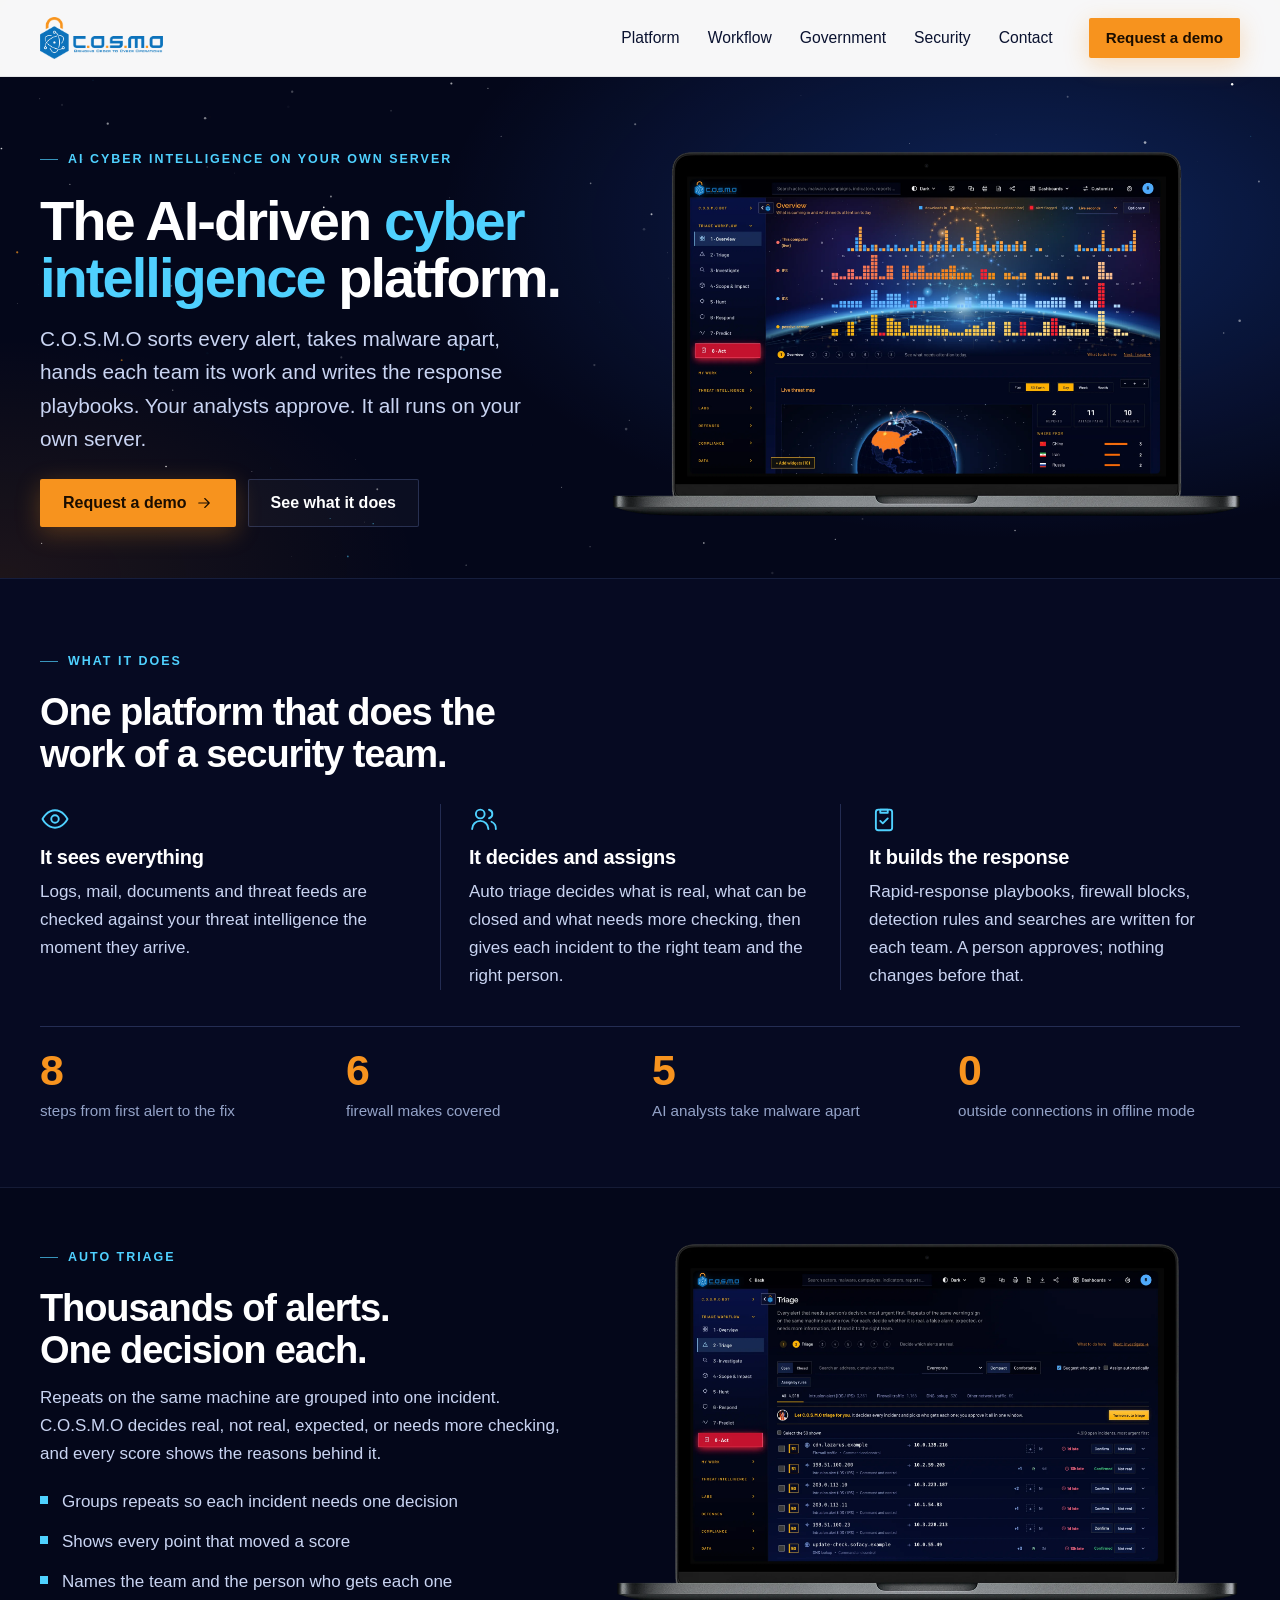
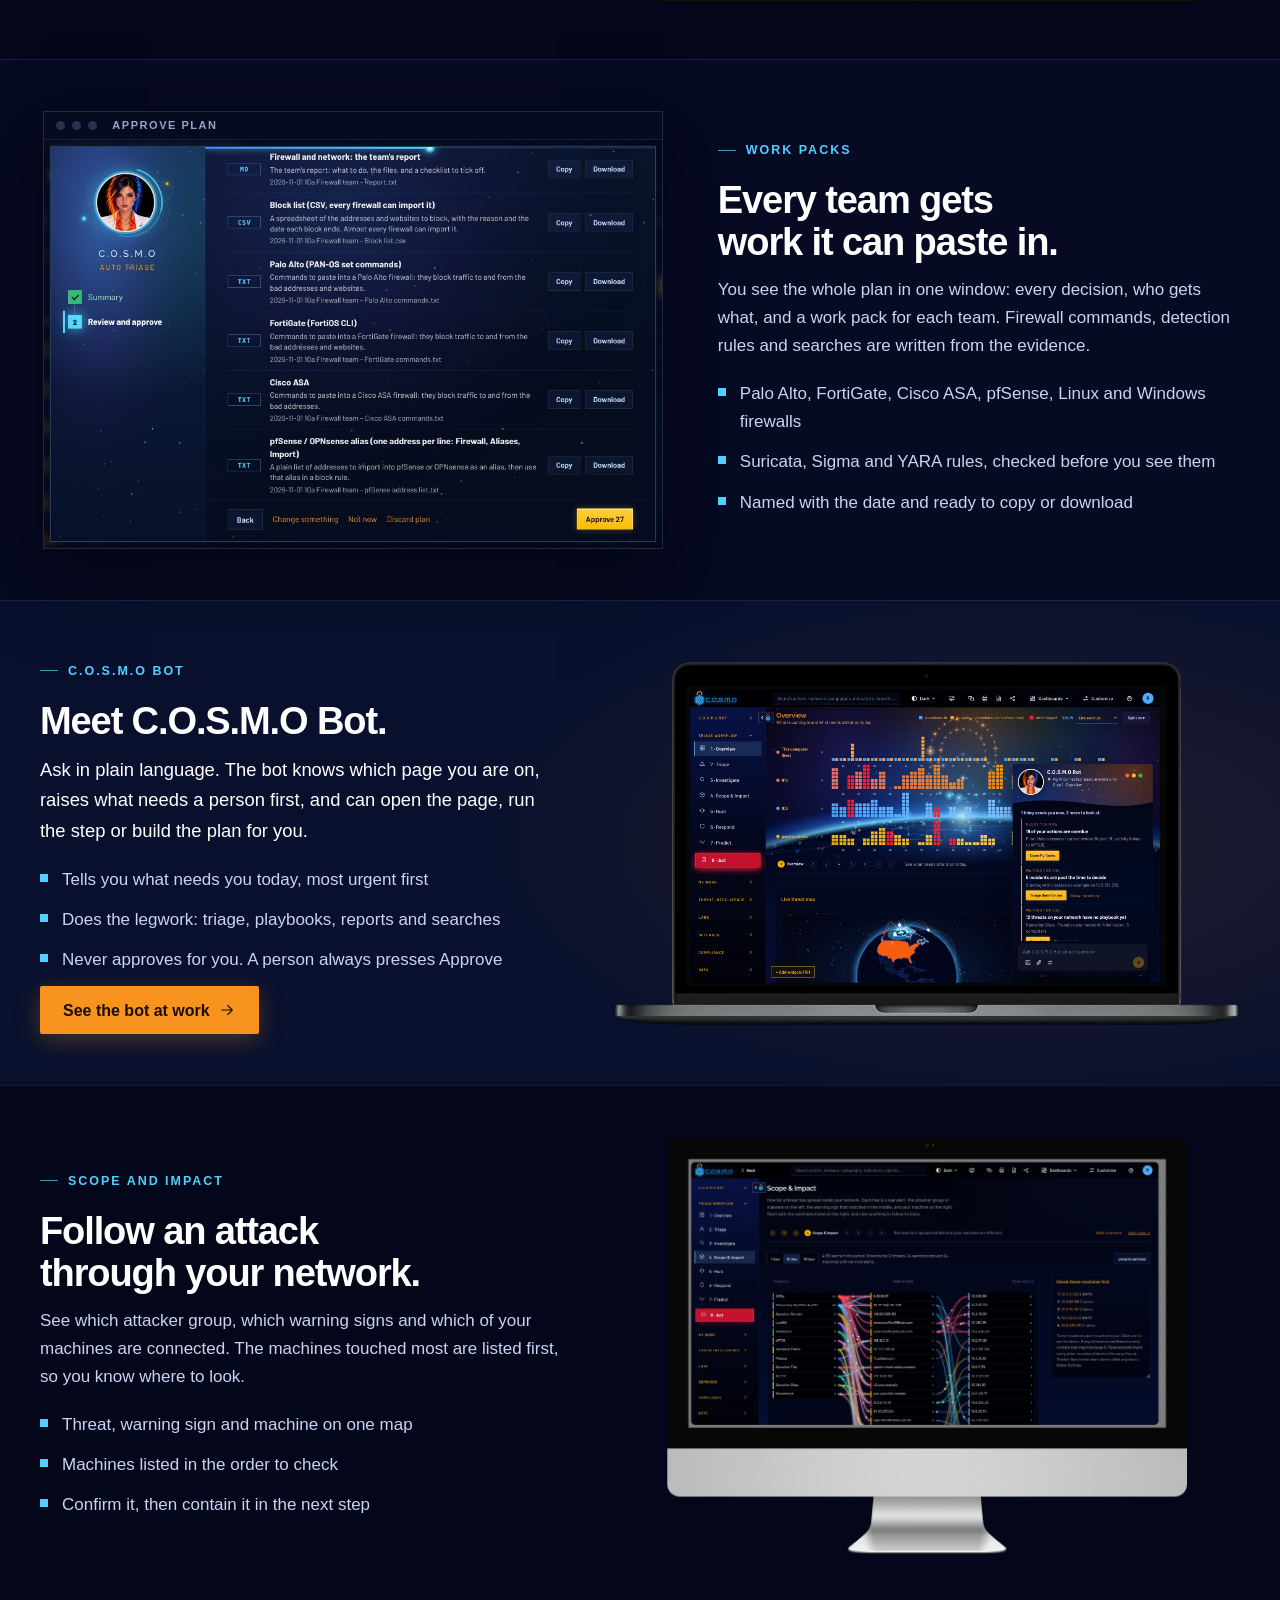
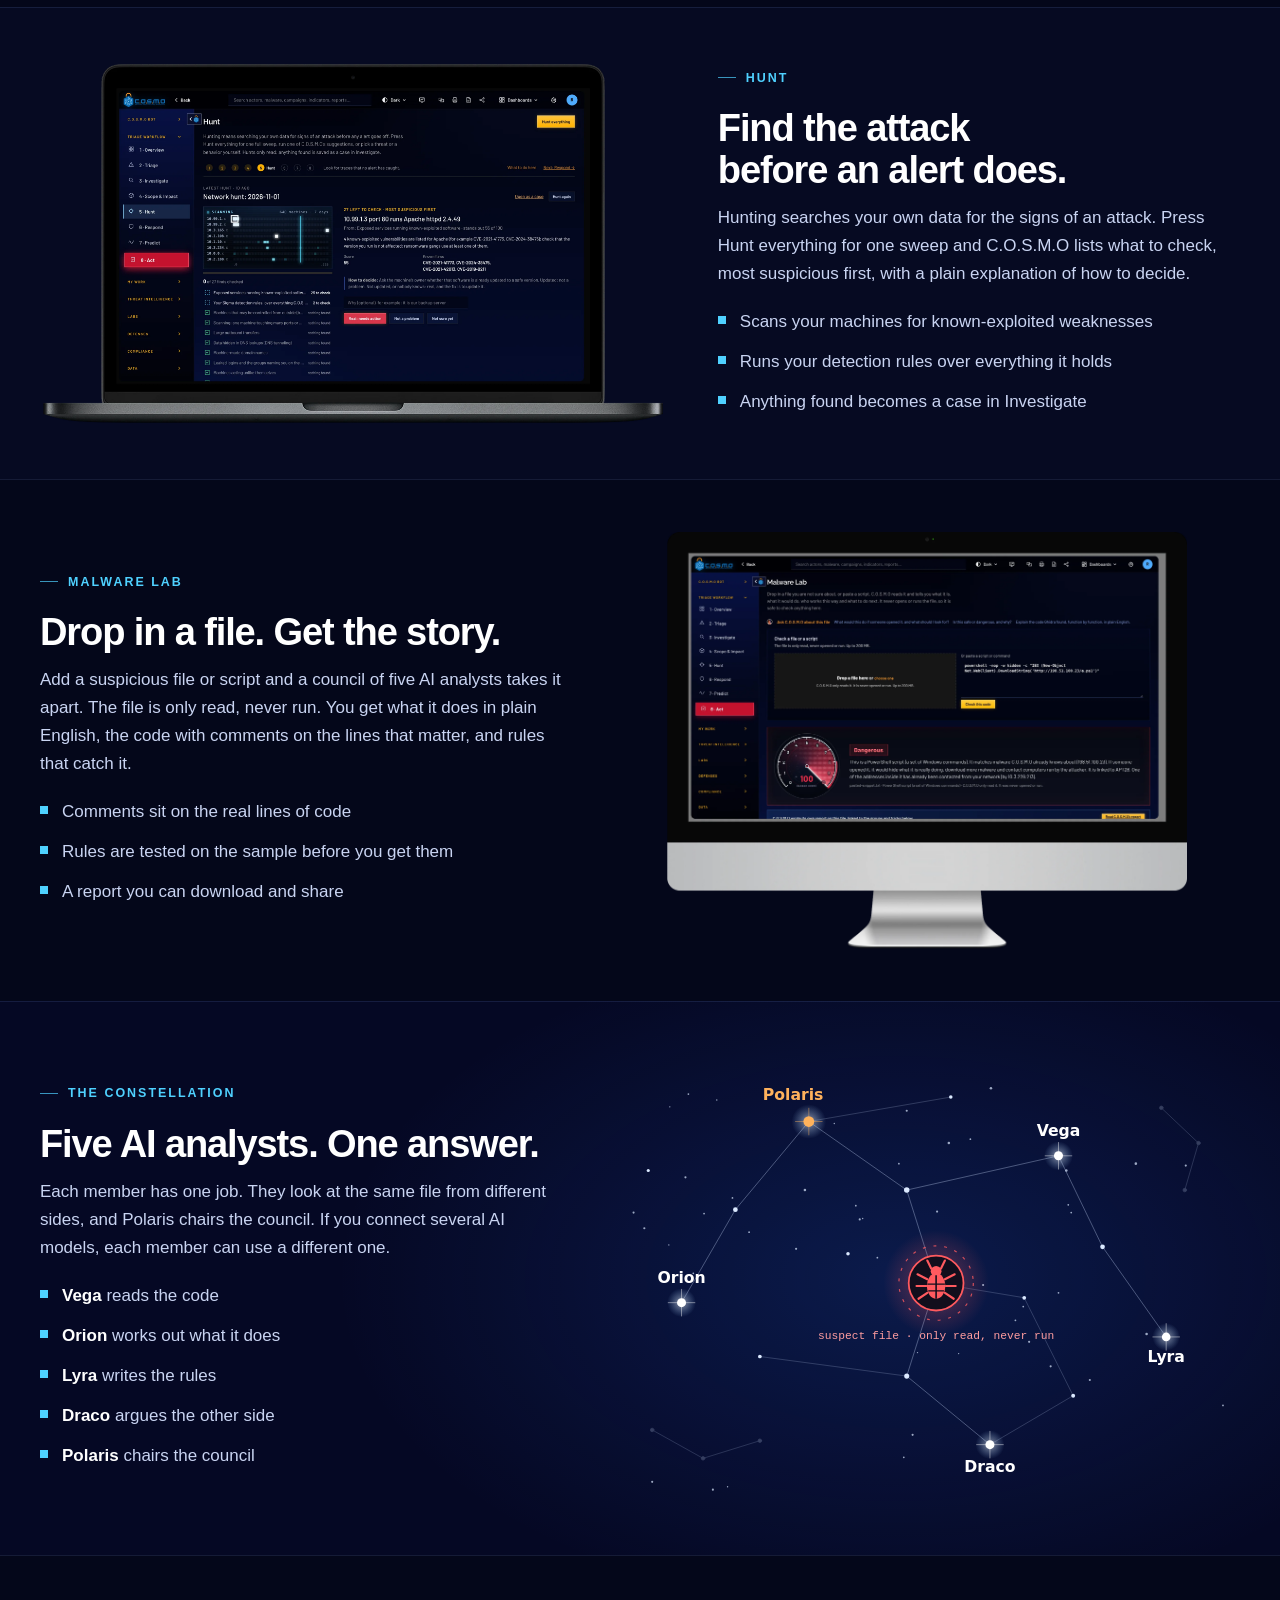
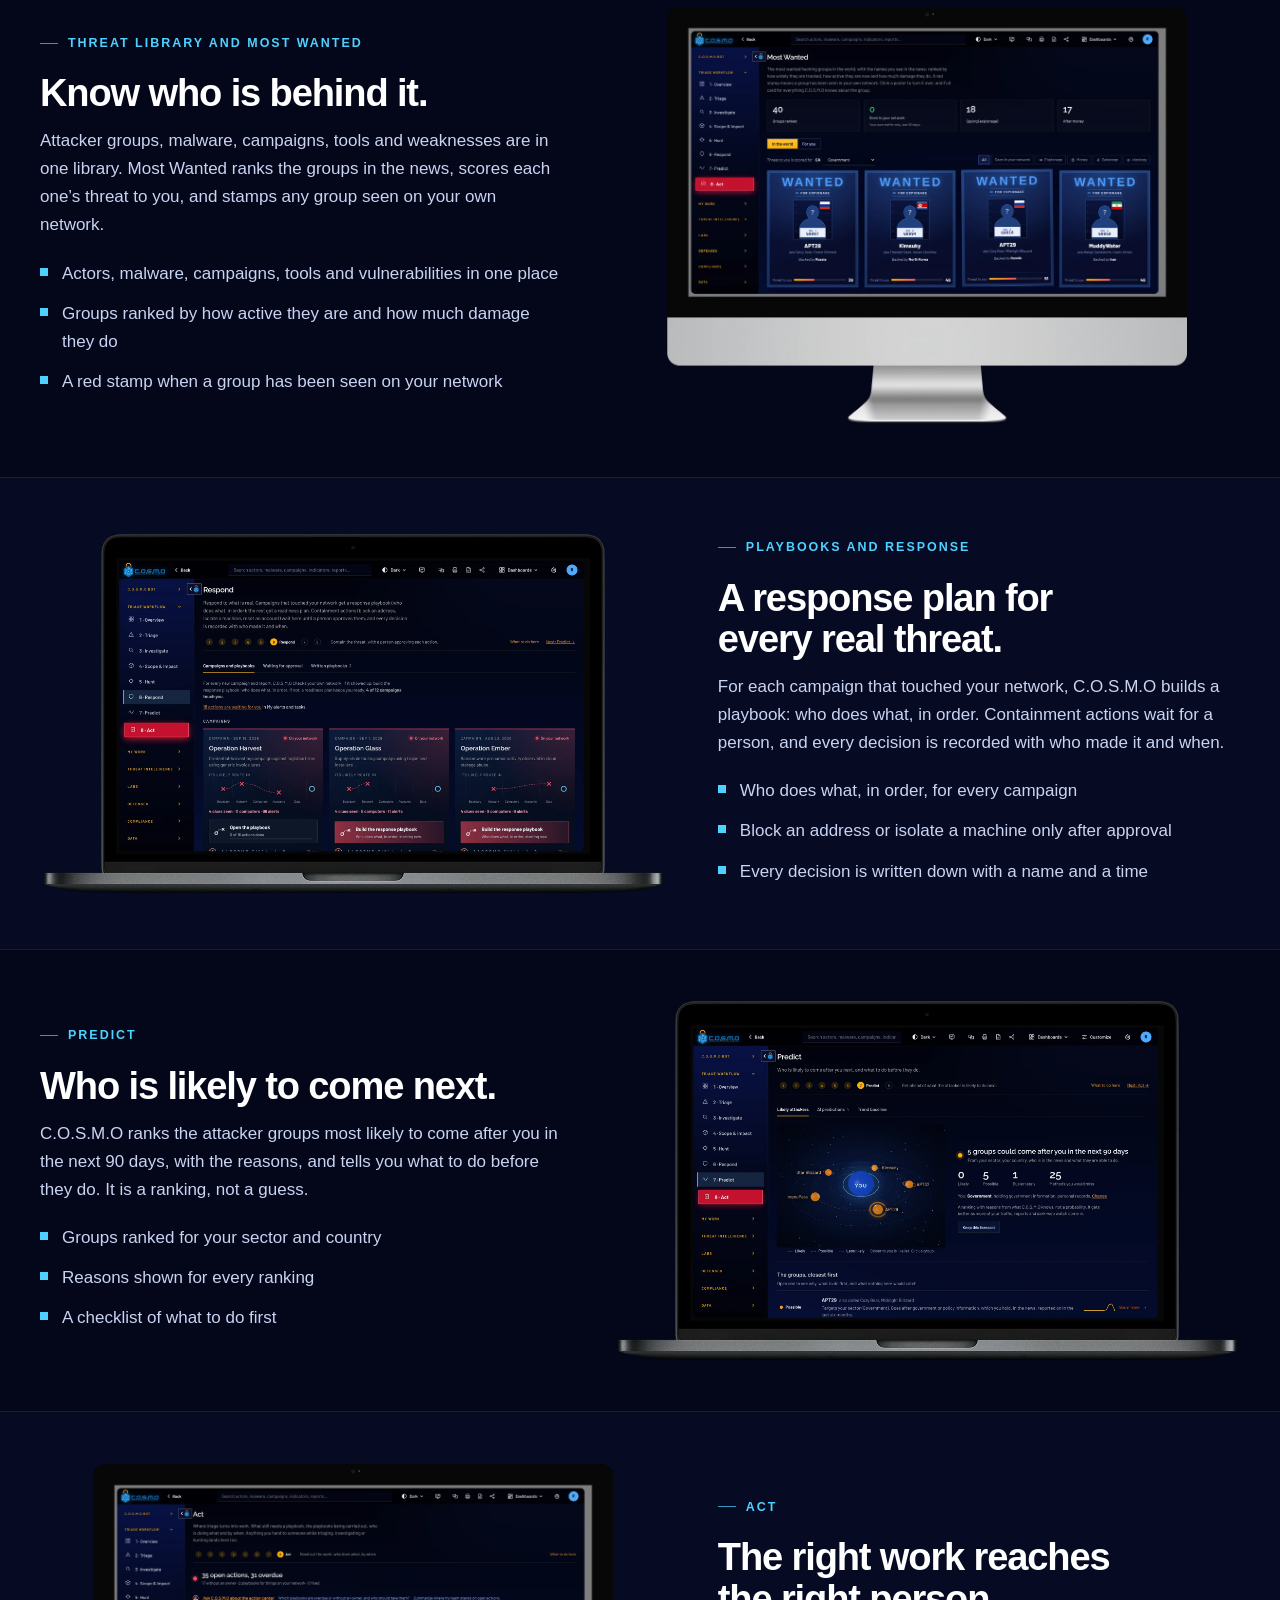
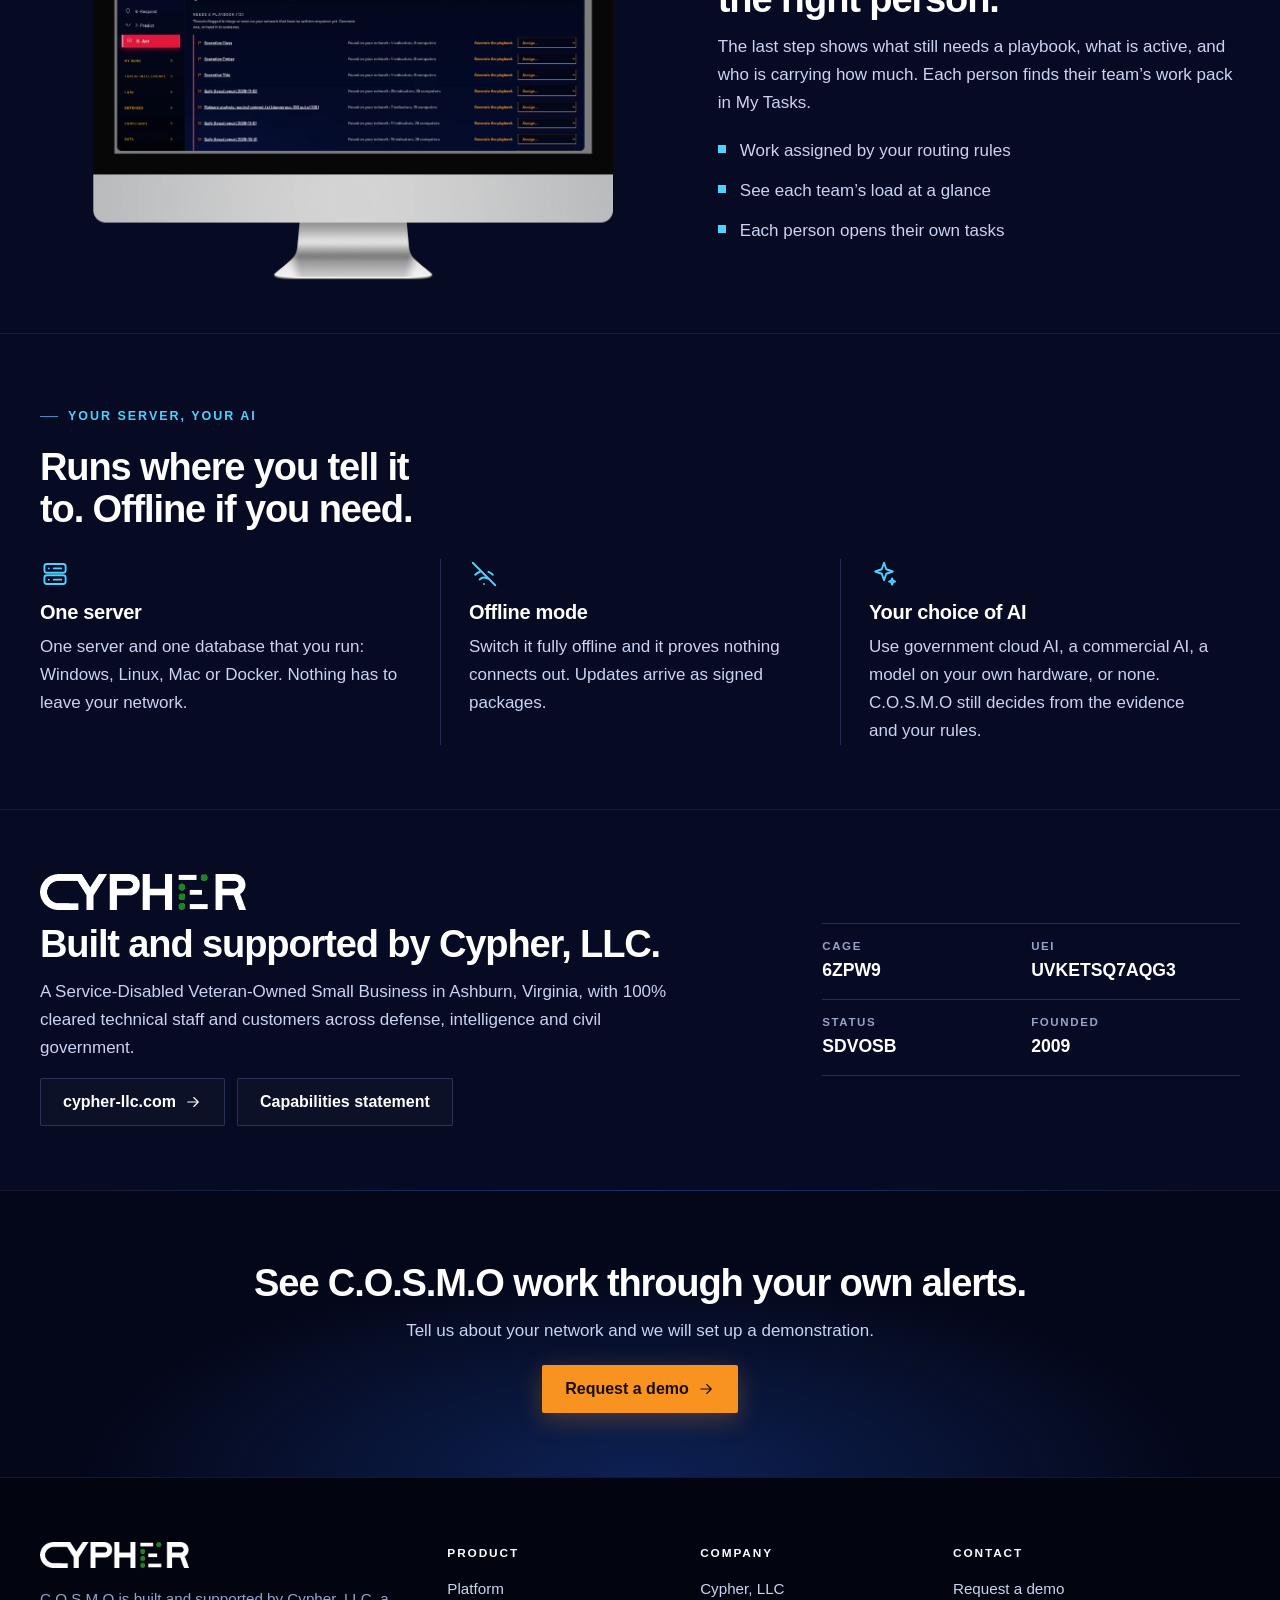
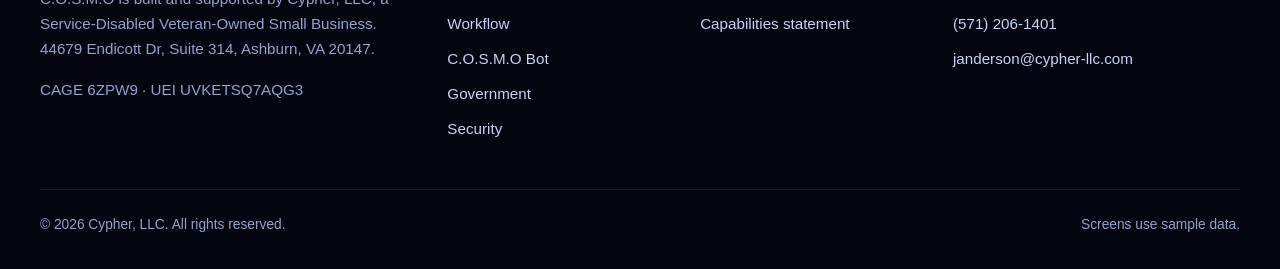
==== commit 8fdfd1a0: "Rebuild: uncropped screens in device frames, tighter spacing, lighter constellation Co-Authored-By: " ====
--- a/index.html
+++ b/index.html
@@ -3,10 +3,10 @@
 <head>
 <meta charset="utf-8">
 <meta name="viewport" content="width=device-width, initial-scale=1">
-<title>C.O.S.M.O | C.O.S.M.O Bot does the work. You approve it.</title>
-<meta name="description" content="C.O.S.M.O decides which security alerts are real, shows the evidence for every score, and hands each team its work. A person approves. It runs on your own server, online or offline. Built by Cypher, LLC.">
-<meta property="og:title" content="C.O.S.M.O | Threat intelligence and security operations on your own server">
-<meta property="og:description" content="C.O.S.M.O decides which security alerts are real, shows the evidence for every score, and hands each team its work. A person approves. It runs on your own server, online or offline. Built by Cypher, LLC.">
+<title>C.O.S.M.O | The AI-driven cyber intelligence platform</title>
+<meta name="description" content="C.O.S.M.O is an AI-driven cyber intelligence platform. It sorts every alert, takes malware apart, assigns work to the right teams and writes response playbooks. Analysts approve. It runs on your own server.">
+<meta property="og:title" content="C.O.S.M.O | The AI-driven cyber intelligence platform">
+<meta property="og:description" content="Auto triage, malware analysis, automatic assignment and rapid-response playbooks, with your analysts approving. On your own server.">
 <meta property="og:image" content="https://cosmoplatform.ai/assets/img/hero-overview.jpg">
 <meta name="theme-color" content="#04071a">
 <link rel="icon" href="assets/img/favicon.svg" type="image/svg+xml">
@@ -21,397 +21,243 @@
   <div class="wrap">
     <a class="brand" href="index.html" aria-label="C.O.S.M.O home"><img src="assets/img/cosmo-logo.png" width="360" height="123" alt="C.O.S.M.O, Bringing Order to Cyber Operations"></a>
     <nav class="nav" aria-label="Main">
-      <ul class="nav-links"><li><a href="index.html#platform">Platform</a></li><li><a href="index.html#workflow">Workflow</a></li><li><a href="government.html">Government</a></li><li><a href="security.html">Security</a></li><li><a href="contact.html">Contact</a></li></ul>
+      <ul class="nav-links"><li><a href="index.html#what">Platform</a></li><li><a href="index.html#features">Workflow</a></li><li><a href="government.html">Government</a></li><li><a href="security.html">Security</a></li><li><a href="contact.html">Contact</a></li></ul>
       <a class="btn btn-primary btn-sm" href="contact.html">Request a demo</a>
       <details class="menu">
         <summary><svg aria-hidden="true"><use href="#i-menu"/></svg>Menu</summary>
-        <ul><li><a href="index.html#platform">Platform</a></li><li><a href="index.html#workflow">Workflow</a></li><li><a href="government.html">Government</a></li><li><a href="security.html">Security</a></li><li><a href="contact.html">Contact</a></li><li><a class="btn btn-primary" href="contact.html">Request a demo</a></li></ul>
+        <ul><li><a href="index.html#what">Platform</a></li><li><a href="index.html#features">Workflow</a></li><li><a href="government.html">Government</a></li><li><a href="security.html">Security</a></li><li><a href="contact.html">Contact</a></li><li><a class="btn btn-primary" href="contact.html">Request a demo</a></li></ul>
       </details>
     </nav>
   </div>
 </header>
 <main id="main">
-<svg width="0" height="0" style="position:absolute" aria-hidden="true"><defs><symbol id="i-x" viewBox="0 0 24 24" fill="none" stroke="currentColor" stroke-width="1.6" stroke-linecap="round"><path d="M7 7l10 10M17 7 7 17"/></symbol><symbol id="i-replay" viewBox="0 0 24 24" fill="none" stroke="currentColor" stroke-width="1.6" stroke-linecap="round" stroke-linejoin="round"><path d="M4 12a8 8 0 1 0 2.4-5.7"/><path d="M4 4v4.5h4.5"/></symbol><symbol id="i-pause" viewBox="0 0 24 24" fill="currentColor"><rect x="6.5" y="5" width="3.6" height="14" rx="1"/><rect x="13.9" y="5" width="3.6" height="14" rx="1"/></symbol><symbol id="i-play" viewBox="0 0 24 24" fill="currentColor"><path d="M8 5.5v13l10.5-6.5z"/></symbol></defs></svg>
-
-<section class="hero" aria-labelledby="hero-h">
+
+<section class="h-hero" aria-labelledby="hero-h">
   <canvas class="stars" aria-hidden="true"></canvas>
-  <div class="wrap">
-    <div class="hero-copy" data-reveal>
-      <span class="eyebrow">AI security operations on your own server</span>
-      <h1 id="hero-h">C.O.S.M.O Bot does the work. <span class="accent">You approve it.</span></h1>
-      <p class="lead">It sorts every alert, scores each one with its reasons and writes every team&rsquo;s work order, ready to paste in. Nothing changes until a person presses Approve.</p>
-      <div class="actions"><a class="btn btn-primary" href="contact.html">Request a demo <svg aria-hidden="true"><use href="#i-arrow"/></svg></a><a class="btn btn-outline" href="#bot">Watch the bot work <svg aria-hidden="true"><use href="#i-play"/></svg></a></div>
-    </div>
-    <div class="hero-stage" data-reveal>
-      <figure class="device-laptop hero-mac"><div class="lid"><div class="screen"><img src="assets/img/hero-overview.jpg" width="1440" height="900" alt="The C.O.S.M.O Overview with C.O.S.M.O Bot open: live traffic bars for each source over a glowing Earth, the threat map on a 3D globe, and the bot listing what needs attention now." fetchpriority="high"></div></div><div class="base"></div></figure>
-      <div class="float-tag"><img src="assets/img/cosmo-bot.jpg" width="320" height="320" alt=""><span><b>C.O.S.M.O Bot</b>12 threats on your network have no playbook yet.<small>Raised on its own, demo data</small></span></div>
-      <figure class="float-card workorder"><img src="assets/img/work-order.jpg" width="700" height="389" alt="The top of a real C.O.S.M.O work order PDF for the firewall team: what to block, and a checklist for Palo Alto, FortiGate, Cisco ASA, pfSense, Linux and Windows firewalls."></figure>
-    </div>
-  </div>
-  <div class="trust">
-    <div class="wrap">
-      <ul>
-        <li><svg aria-hidden="true"><use href="#i-star"/></svg>Built by Cypher, LLC</li>
-        <li><svg aria-hidden="true"><use href="#i-flag"/></svg>SDVOSB</li>
-        <li><svg aria-hidden="true"><use href="#i-server"/></svg>Runs on your own server</li>
-        <li><svg aria-hidden="true"><use href="#i-unplug"/></svg>Works offline</li>
-        <li><svg aria-hidden="true"><use href="#i-cart"/></svg>Available through Carahsoft</li>
-      </ul>
-    </div>
-  </div>
-</section>
-
-<section class="section dark showcase" id="bot" aria-labelledby="bot-h">
-  <div class="wrap">
-    <div class="section-head center" data-reveal><p class="eyebrow">Watch the bot work</p><h2 id="bot-h">C.O.S.M.O Bot does the work.<br><span class="hl">You approve it.</span></h2><p class="lead">Five real screens from C.O.S.M.O, in the order the bot works. The numbers point at what it is doing.</p></div>
-    <article class="slide" data-reveal>
-      <header class="slide-head"><span class="slide-no">01<small>/ 05</small></span><div><h3>It tells you what needs you.</h3><p>Open C.O.S.M.O and the bot is already on the page, with what needs a person today, most urgent first.</p></div></header>
-      <figure class="shot"><div class="shot-bar"><i></i><i></i><i></i><span>C.O.S.M.O</span></div><div class="shot-img"><img src="assets/img/bot-5-chat.jpg" width="1440" height="900" loading="lazy" alt="C.O.S.M.O screen: It tells you what needs you.">
-        <span class="pin" style="left:69%;top:28%" aria-hidden="true">1</span>
-        <span class="pin" style="left:67.7%;top:46%" aria-hidden="true">2</span>
-        <span class="pin" style="left:80%;top:56.7%" aria-hidden="true">3</span>
-        <span class="pin" style="left:88%;top:89%" aria-hidden="true">4</span>
-      </div></figure>
-      <ol class="callouts"><li><b>1</b><span>C.O.S.M.O Bot sits beside every page and knows which step you are on.</span></li><li><b>2</b><span>It raises what needs you on its own: overdue actions, threats with no playbook, hunt results.</span></li><li><b>3</b><span>One button takes you straight to the work.</span></li><li><b>4</b><span>Ask it anything about the page you are looking at.</span></li></ol>
-    </article>
-    <article class="slide" data-reveal>
-      <header class="slide-head"><span class="slide-no">02<small>/ 05</small></span><div><h3>It offers to work the whole queue.</h3><p>Thousands of alerts, grouped so each machine needs one decision. One click hands the queue to the bot.</p></div></header>
-      <figure class="shot"><div class="shot-bar"><i></i><i></i><i></i><span>C.O.S.M.O</span></div><div class="shot-img"><img src="assets/img/bot-1-queue.jpg" width="1600" height="1000" loading="lazy" alt="C.O.S.M.O screen: It offers to work the whole queue.">
-        <span class="pin" style="left:20%;top:14%" aria-hidden="true">1</span>
-        <span class="pin" style="left:16.5%;top:57%" aria-hidden="true">2</span>
-        <span class="pin" style="left:16.5%;top:40.4%" aria-hidden="true">3</span>
-        <span class="pin" style="left:89%;top:40.4%" aria-hidden="true">4</span>
-      </div></figure>
-      <ol class="callouts"><li><b>1</b><span>The eight-step workflow, from Overview to Act.</span></li><li><b>2</b><span>Every incident carries a score you can open to see each point.</span></li><li><b>3</b><span>"Let C.O.S.M.O triage for you": it decides every incident and picks who gets each one.</span></li><li><b>4</b><span>Turn on auto triage. Nothing changes until a person approves.</span></li></ol>
-    </article>
-    <article class="slide" data-reveal>
-      <header class="slide-head"><span class="slide-no">03<small>/ 05</small></span><div><h3>It comes back with a plan.</h3><p>The bot goes through every waiting incident and says what it decided, in plain English.</p></div></header>
-      <figure class="shot"><div class="shot-bar"><i></i><i></i><i></i><span>C.O.S.M.O</span></div><div class="shot-img"><img src="assets/img/bot-2-plan.jpg" width="1000" height="660" loading="lazy" alt="C.O.S.M.O screen: It comes back with a plan.">
-        <span class="pin" style="left:27.5%;top:12.6%" aria-hidden="true">1</span>
-        <span class="pin" style="left:27.5%;top:30%" aria-hidden="true">2</span>
-        <span class="pin" style="left:27.5%;top:40%" aria-hidden="true">3</span>
-        <span class="pin" style="left:74%;top:93%" aria-hidden="true">4</span>
-      </div></figure>
-      <ol class="callouts"><li><b>1</b><span>"Here is my plan. Nothing changes until you approve it."</span></li><li><b>2</b><span>Real, can be closed, needs more checking, and who gets work, counted.</span></li><li><b>3</b><span>Decided from the evidence and your routing rules, with or without an AI model connected.</span></li><li><b>4</b><span>One button to see everything before you approve.</span></li></ol>
-    </article>
-    <article class="slide" data-reveal>
-      <header class="slide-head"><span class="slide-no">04<small>/ 05</small></span><div><h3>You see everything you are approving.</h3><p>Every decision, every assignment and every team's work pack, on one page.</p></div></header>
-      <figure class="shot"><div class="shot-bar"><i></i><i></i><i></i><span>C.O.S.M.O</span></div><div class="shot-img"><img src="assets/img/bot-3-approve.jpg" width="1000" height="660" loading="lazy" alt="C.O.S.M.O screen: You see everything you are approving.">
-        <span class="pin" style="left:27.5%;top:18.6%" aria-hidden="true">1</span>
-        <span class="pin" style="left:27.5%;top:49%" aria-hidden="true">2</span>
-        <span class="pin" style="left:27.5%;top:69%" aria-hidden="true">3</span>
-        <span class="pin" style="left:84%;top:93%" aria-hidden="true">4</span>
-      </div></figure>
-      <ol class="callouts"><li><b>1</b><span>Every decision counted, nothing hidden.</span></li><li><b>2</b><span>Who gets what: each person and team, with their load.</span></li><li><b>3</b><span>A work pack for each team, built from this plan.</span></li><li><b>4</b><span>You press Approve. Each change is written in your name.</span></li></ol>
-    </article>
-    <article class="slide" data-reveal>
-      <header class="slide-head"><span class="slide-no">05<small>/ 05</small></span><div><h3>Each team gets work it can paste in.</h3><p>Firewall commands, detection rules, searches and a PDF work order for every team, ready to copy or download.</p></div></header>
-      <figure class="shot"><div class="shot-bar"><i></i><i></i><i></i><span>C.O.S.M.O</span></div><div class="shot-img"><img src="assets/img/bot-4-packs.jpg" width="1000" height="660" loading="lazy" alt="C.O.S.M.O screen: Each team gets work it can paste in.">
-        <span class="pin" style="left:29%;top:16%" aria-hidden="true">1</span>
-        <span class="pin" style="left:29%;top:40%" aria-hidden="true">2</span>
-        <span class="pin" style="left:81%;top:7%" aria-hidden="true">3</span>
-        <span class="pin" style="left:84%;top:93%" aria-hidden="true">4</span>
-      </div></figure>
-      <ol class="callouts"><li><b>1</b><span>A block list every firewall can import, with the reason and an end date for each block.</span></li><li><b>2</b><span>Ready-to-paste commands for Palo Alto, FortiGate, Cisco ASA, pfSense, Linux and Windows firewalls.</span></li><li><b>3</b><span>Copy or download each file, named with the date and the batch.</span></li><li><b>4</b><span>Approve the lot in one press.</span></li></ol>
-    </article>
-    <p class="caption center">Real C.O.S.M.O screens with fictional demo data. Without an AI model connected the bot still decides from the evidence and your rules.</p>
-  </div>
-</section>
-
-<section class="section dark alt" id="compare" aria-labelledby="vs-h">
-  <div class="wrap">
-    <div class="section-head center" data-reveal>
-      <span class="eyebrow">Before and after</span>
-      <h2 id="vs-h">Same morning. Two very different jobs.</h2>
-    </div>
-    <table class="vs" data-reveal>
-      <caption class="sr">What an analyst does by hand compared with what C.O.S.M.O Bot does</caption>
-      <thead><tr><th scope="col"><span class="sr">Task</span></th><th scope="col" class="h-hand"><svg aria-hidden="true"><use href="#i-person"/></svg>By hand</th><th scope="col" class="h-bot"><img src="assets/img/cosmo-bot.jpg" width="320" height="320" alt="">With C.O.S.M.O Bot</th></tr></thead>
-      <tbody>
-        <tr><th scope="row">Overnight alerts</th><td>Open each one and read it</td><td>Repeats on the same machine become one incident</td></tr>
-        <tr><th scope="row">Is it real?</th><td>A judgment call, notes in a spreadsheet</td><td>A score with every reason and its points, and what was checked and ruled out</td></tr>
-        <tr><th scope="row">Who takes it?</th><td>Ask around who has time</td><td>The person on the right team with the least open work</td></tr>
-        <tr><th scope="row">Firewall blocks</th><td>Write commands for each make, one by one</td><td>Commands for six makes, ready to paste, your own networks left out</td></tr>
-        <tr><th scope="row">Detection</th><td>Write rules and searches from scratch</td><td>Suricata, Sigma, YARA, Splunk and Defender, built by code and checked</td></tr>
-        <tr><th scope="row">Paperwork</th><td>Write it up and email each team</td><td>A PDF work order per team, waiting in My Tasks</td></tr>
-        <tr><th scope="row">The record</th><td>Piece together who changed what</td><td>Each change written in the approver&rsquo;s name</td></tr>
-        <tr class="you-row"><th scope="row">Your part</th><td>All of the above</td><td><b>Read one summary. Press Approve.</b></td></tr>
-      </tbody>
-    </table>
-    <p class="illus-note">We do not quote hours saved: that depends on your queue. Ask us to run a demo on data like yours.</p>
-  </div>
-</section>
-
-<section class="section dark deep story" id="workflow" aria-labelledby="story-h">
-  <div class="wrap">
-    <div class="section-head center" data-reveal>
-      <span class="eyebrow">Every workflow, side by side</span>
-      <h2 id="story-h">The bot does the legwork. People make the calls.</h2>
-      <p class="legend-who"><span class="who bot">C.O.S.M.O Bot does it</span><span class="who you">A person decides</span></p>
-    </div>
-    <div class="story-grid">
-      <div class="story-steps">
-        <h3 class="chap"><svg aria-hidden="true"><use href="#i-alert"/></svg>Auto triage</h3>
-        <article class="sstep bot" data-shot="0"><span class="n">01</span><div><span class="who">C.O.S.M.O Bot</span><h4>Sorts the whole queue, most urgent first.</h4><p>Repeats are grouped. Each incident gets a score, a suggestion and the team it belongs to.</p><figure class="sshot"><img src="assets/img/triage.jpg" width="1440" height="900" alt="The Triage list in C.O.S.M.O: incidents most urgent first, each with a score, what the machine is for, a suggestion and who should get it." loading="lazy"></figure></div></article>
-        <article class="sstep bot" data-shot="1"><span class="n">02</span><div><span class="who">C.O.S.M.O Bot</span><h4>Shows why every score is what it is.</h4><p>Your threat library, the flaws attackers use now, your own firewall rules and how the machine normally behaves.</p><figure class="sshot"><img src="assets/img/score-evidence.jpg" width="1440" height="900" alt="An alert page: a risk score gauge, the facts behind it, what matched and the network event that triggered it." loading="lazy"></figure></div></article>
-        <article class="sstep bot" data-shot="2"><span class="n">03</span><div><span class="who">C.O.S.M.O Bot</span><h4>Writes the plan: a decision and an owner for each.</h4><p>Real, not real, expected and harmless, or needs more checking. Up to 40 incidents in one plan.</p><figure class="sshot"><img src="assets/img/autotriage-plan.jpg" width="1040" height="650" alt="The auto triage window with the C.O.S.M.O Bot portrait: here is my plan, nothing changes until you approve it, with counts for each decision." loading="lazy"></figure></div></article>
-        <article class="sstep you" data-shot="3"><span class="n">04</span><div><span class="who">You</span><h4>Read one window. Press Approve.</h4><p>Every change and every team&rsquo;s files in one place. Leave items out or swap people first if you like.</p><figure class="sshot"><img src="assets/img/work-packs.jpg" width="1040" height="650" alt="The review step of auto triage: work packs for each team with Copy and Download, and the Approve button." loading="lazy"></figure></div></article>
-
-        <h3 class="chap"><svg aria-hidden="true"><use href="#i-layers"/></svg>Work packs</h3>
-        <article class="sstep bot" data-shot="4"><span class="n">05</span><div><span class="who">C.O.S.M.O Bot</span><h4>Hands each team a work order PDF.</h4><p>What to do, a checklist, then every rule and search with a line on what it is for.</p><figure class="sshot paper"><img src="assets/img/work-order.jpg" width="700" height="389" alt="The top of a real work order PDF for the firewall team." loading="lazy"></figure></div></article>
-        <article class="sstep you" data-shot="5"><span class="n">06</span><div><span class="who">Your teams</span><h4>Pick up their work, with owners and due times.</h4><p>Each team sees its workload in Act. Each person finds their pack in My Tasks.</p><figure class="sshot"><img src="assets/img/act.jpg" width="1440" height="900" alt="Act: what still needs a playbook, each team's workload and who does what by when." loading="lazy"></figure></div></article>
-
-        <h3 class="chap"><svg aria-hidden="true"><use href="#i-search"/></svg>Investigate and respond</h3>
-        <article class="sstep bot" data-shot="6"><span class="n">07</span><div><span class="who">C.O.S.M.O Bot</span><h4>Lays out the checks and how to decide each one.</h4><p>Things worth a look are marked one by one. The timeline of decisions is kept for the record.</p><figure class="sshot"><img src="assets/img/investigate-leads.jpg" width="1440" height="900" alt="A case in Investigate: each check to run, how to decide, and the things worth a look marked one by one." loading="lazy"></figure></div></article>
-        <article class="sstep you" data-shot="7"><span class="n">08</span><div><span class="who">You</span><h4>Approve each containment step.</h4><p>Playbooks draw the attacker&rsquo;s likely route. Nothing is blocked or cut off until a person says so.</p><figure class="sshot"><img src="assets/img/respond.jpg" width="1440" height="1000" alt="A response playbook: the attacker's likely route drawn as plays across your boundary, network, computers and accounts." loading="lazy"></figure></div></article>
-
-        <h3 class="chap"><svg aria-hidden="true"><use href="#i-flask"/></svg>Malware Lab and the Constellation</h3>
-        <article class="sstep you" data-shot="8"><span class="n">09</span><div><span class="who">You</span><h4>Drop in a suspicious file or script.</h4><p>It is only read, never opened or run.</p><figure class="sshot"><img src="assets/img/malware-lab.jpg" width="1440" height="900" alt="The Malware Lab: drop a file here, or paste a script or command. The file is only read, never opened or run." loading="lazy"></figure></div></article>
-        <article class="sstep bot" data-shot="9"><span class="n">10</span><div><span class="who">C.O.S.M.O Bot and the council</span><h4>Explains it in plain English and writes the rules.</h4><p>Five AI members read the code and vote. Rules are tested on the sample before they are offered.</p><figure class="sshot"><img src="assets/img/malware-report.jpg" width="1440" height="900" alt="A Malware Lab report: a danger score of 100 marked Dangerous and what the script would do if opened." loading="lazy"></figure></div></article>
-
-        <h3 class="chap"><svg aria-hidden="true"><use href="#i-target"/></svg>Hunt</h3>
-        <article class="sstep bot" data-shot="10"><span class="n">11</span><div><span class="who">C.O.S.M.O Bot</span><h4>Suggests where to look for what no alert caught.</h4><p>Sweeps for the groups and malware already in your queue. Every hunt only reads.</p><figure class="sshot"><img src="assets/img/hunt.jpg" width="1440" height="900" alt="The Hunt page: where to look and for how long, and sweeps C.O.S.M.O suggests for named malware and groups." loading="lazy"></figure></div></article>
-        <article class="sstep bot" data-shot="11"><span class="n">12</span><div><span class="who">C.O.S.M.O Bot</span><h4>Shows how AI services are used on your network.</h4><p>Which machines call which services, and large uploads. Addresses, names and sizes, never what anyone typed.</p><figure class="sshot"><img src="assets/img/ai-use.jpg" width="1440" height="900" alt="AI use on your network: which machines used which AI services, how much they sent, and why each is worth a look." loading="lazy"></figure></div></article>
-
-        <h3 class="chap"><svg aria-hidden="true"><use href="#i-unplug"/></svg>Government and offline</h3>
-        <article class="sstep you" data-shot="12"><span class="n">13</span><div><span class="who">You</span><h4>Bring updates in on removable media.</h4><p>C.O.S.M.O checks the signature before anything is installed. In offline mode it opens no outside connection.</p><figure class="sshot"><img src="assets/img/offline.jpg" width="1440" height="900" alt="Offline mode and content packs: bring in a signed pack, checked before it is installed." loading="lazy"></figure></div></article>
-      </div>
-
-      <div class="story-media" aria-hidden="true">
-        <div class="story-sticky">
-          <figure class="device-laptop"><div class="lid"><div class="screen story-screen">
-            <img src="assets/img/triage.jpg" width="1440" height="900" alt="" class="on">
-            <img src="assets/img/score-evidence.jpg" width="1440" height="900" alt="" loading="lazy">
-            <img src="assets/img/autotriage-plan.jpg" width="1040" height="650" alt="" loading="lazy">
-            <img src="assets/img/work-packs.jpg" width="1040" height="650" alt="" loading="lazy">
-            <img src="assets/img/work-order.jpg" width="700" height="389" alt="" loading="lazy" class="contain">
-            <img src="assets/img/act.jpg" width="1440" height="900" alt="" loading="lazy">
-            <img src="assets/img/investigate-leads.jpg" width="1440" height="900" alt="" loading="lazy">
-            <img src="assets/img/respond.jpg" width="1440" height="1000" alt="" loading="lazy">
-            <img src="assets/img/malware-lab.jpg" width="1440" height="900" alt="" loading="lazy">
-            <img src="assets/img/malware-report.jpg" width="1440" height="900" alt="" loading="lazy">
-            <img src="assets/img/hunt.jpg" width="1440" height="900" alt="" loading="lazy">
-            <img src="assets/img/ai-use.jpg" width="1440" height="900" alt="" loading="lazy">
-            <img src="assets/img/offline.jpg" width="1440" height="900" alt="" loading="lazy">
-          </div></div><div class="base"></div></figure>
-          <div class="story-cap"><span class="who bot" data-cap-who>C.O.S.M.O Bot</span><span data-cap-text>Step 01 &middot; Auto triage</span><span class="story-prog"><span></span></span></div>
-        </div>
-      </div>
-    </div>
-    <p class="illus-note dark-note">Real screenshots of C.O.S.M.O with fictional demo data.</p>
-  </div>
-</section>
-
-<section class="section dark" id="proof" aria-labelledby="proof-h">
-  <div class="wrap">
-    <div class="section-head center" data-reveal>
-      <span class="eyebrow">Proof, not promises</span>
-      <h2 id="proof-h">Every answer comes with its working.</h2>
-      <p class="lead">No black box. Press any score to see each point. Open any pack to see each file.</p>
-    </div>
-    <div class="proof">
-      <article class="pcard why-card" data-reveal>
-        <p class="eyebrow">The score</p><h3>Every score shows what went into it.</h3>
-        <figure class="shot" style="margin-top:18px"><div class="shot-img"><img src="assets/img/score-evidence.jpg" width="1440" height="900" loading="lazy" alt="A real C.O.S.M.O alert: the risk score dial with severity, indicator confidence, earlier hits, known actors and what matched."></div></figure>
-      </article>
-      <article class="pcard order-card" data-reveal style="--d:1">
-        <span class="pk">The work order</span>
-        <h3>One PDF per team. Checklist first.</h3>
-        <figure class="sheet"><img src="assets/img/work-order.jpg" width="700" height="389" alt="The top of a real C.O.S.M.O work order PDF for the firewall team: what to block, and a checklist for Palo Alto, FortiGate, Cisco ASA, pfSense, Linux and Windows firewalls." loading="lazy"></figure>
-        <ul class="files">
-          <li><svg aria-hidden="true"><use href="#i-file"/></svg>2026-11-01 1a Firewall team - work order.pdf</li>
-          <li><svg aria-hidden="true"><use href="#i-file"/></svg>2026-11-01 1a Firewall team - Palo Alto commands.txt</li>
-          <li><svg aria-hidden="true"><use href="#i-download"/></svg>2026-11-01 1a Firewall team work pack.zip</li>
-        </ul>
-        <p class="pnote">The top of a real work order PDF from the app. File names start with the date and the day&rsquo;s batch.</p>
-      </article>
-      <article class="pcard fmt-card" data-reveal style="--d:2">
-        <div>
-          <span class="pk">Firewall commands for</span>
-          <ul class="marks"><li>Palo Alto</li><li>FortiGate</li><li>Cisco ASA</li><li>pfSense</li><li>iptables</li><li>Windows Firewall</li></ul>
-        </div>
-        <div>
-          <span class="pk">Rules and searches in</span>
-          <ul class="marks alt"><li>Suricata</li><li>Sigma</li><li>YARA</li><li>Splunk SPL</li><li>Microsoft KQL</li></ul>
-        </div>
-        <p class="pnote">Plus a block list any firewall imports, a DNS block list, and machines, files and accounts to check.</p>
-      </article>
-    </div>
-  </div>
-</section>
-
-<section class="section dark" id="constellation" aria-labelledby="f4">
-  <div class="wrap">
-    <div class="feature">
-      <div class="feature-text" data-reveal>
-        <span class="eyebrow">The Constellation</span>
-        <h2 id="f4">Five AIs take malware apart. None of them runs it.</h2>
-        <p>Drop a file or script into the Malware Lab and convene the council. Each member has one job. If you connect several AI models, each member can be a different one.</p>
-        <ul class="ticks"><li><svg aria-hidden="true"><use href="#i-check"/></svg><span>What it does, step by step, in plain English</span></li><li><svg aria-hidden="true"><use href="#i-check"/></svg><span>The code, with comments above the lines that matter</span></li><li><svg aria-hidden="true"><use href="#i-check"/></svg><span>Rules that also catch changed versions, tested on the sample</span></li></ul>
-        <div class="legend"><span><i style="background:var(--green)"></i>Confirmed by the line of code</span><span><i style="background:var(--violet)"></i>Suspected: a member&rsquo;s reading</span></div>
-        <p class="muted small">With no AI connected, C.O.S.M.O still comments the code and builds the rules itself.</p>
-      </div>
-      <div class="feature-media" data-reveal>
-        <div class="council">
-          <svg viewBox="0 0 600 470" role="img" aria-labelledby="council-t"><title id="council-t">The Constellation: five AI members around the file they read. Polaris chairs. Vega reads the code, Orion works out what it does, Lyra writes the rules, Draco argues the other side.</title>
-            <defs><radialGradient id="cg"><stop offset="0" stop-color="#4fd1ff" stop-opacity=".7"/><stop offset=".5" stop-color="#4fd1ff" stop-opacity=".12"/><stop offset="1" stop-color="#4fd1ff" stop-opacity="0"/></radialGradient><radialGradient id="cgo"><stop offset="0" stop-color="#f7931e" stop-opacity=".8"/><stop offset=".5" stop-color="#f7931e" stop-opacity=".15"/><stop offset="1" stop-color="#f7931e" stop-opacity="0"/></radialGradient></defs>
-            <polygon class="ring" points="300,62 478,192 410,402 190,402 122,192"/>
-            <g class="spokes"><line x1="300" y1="250" x2="300" y2="62"/><line x1="300" y1="250" x2="478" y2="192"/><line x1="300" y1="250" x2="410" y2="402"/><line x1="300" y1="250" x2="190" y2="402"/><line x1="300" y1="250" x2="122" y2="192"/></g>
-            <g class="pulses"><line x1="300" y1="250" x2="300" y2="62"/><line x1="300" y1="250" x2="478" y2="192"/><line x1="300" y1="250" x2="410" y2="402"/><line x1="300" y1="250" x2="190" y2="402"/><line x1="300" y1="250" x2="122" y2="192"/></g>
-            <g class="file"><rect x="222" y="222" width="156" height="58" rx="10"/><text x="300" y="246" text-anchor="middle" class="fn">invoice-update.ps1</text><text x="300" y="267" text-anchor="middle" class="fs">only read, never run</text></g>
-            <g class="mem chair"><circle cx="300" cy="62" r="36" fill="url(#cgo)" class="halo"/><circle cx="300" cy="62" r="7" class="dot"/><text x="300" y="20" text-anchor="middle" class="nm">Polaris</text><text x="346" y="67" class="rl">chairs</text></g>
-            <g class="mem"><circle cx="478" cy="192" r="32" fill="url(#cg)" class="halo"/><circle cx="478" cy="192" r="6" class="dot"/><text x="478" y="160" text-anchor="middle" class="nm">Vega</text><text x="478" y="226" text-anchor="middle" class="rl">reads the code</text></g>
-            <g class="mem"><circle cx="410" cy="402" r="32" fill="url(#cg)" class="halo"/><circle cx="410" cy="402" r="6" class="dot"/><text x="410" y="444" text-anchor="middle" class="nm">Lyra</text><text x="410" y="464" text-anchor="middle" class="rl">writes the rules</text></g>
-            <g class="mem"><circle cx="190" cy="402" r="32" fill="url(#cg)" class="halo"/><circle cx="190" cy="402" r="6" class="dot"/><text x="190" y="444" text-anchor="middle" class="nm">Draco</text><text x="190" y="464" text-anchor="middle" class="rl">argues the other side</text></g>
-            <g class="mem"><circle cx="122" cy="192" r="32" fill="url(#cg)" class="halo"/><circle cx="122" cy="192" r="6" class="dot"/><text x="122" y="160" text-anchor="middle" class="nm">Orion</text><text x="122" y="226" text-anchor="middle" class="rl">works out what it does</text></g>
-          </svg>
-        </div>
-      </div>
-    </div>
-    <ul class="roster" data-reveal>
-      <li class="chair"><b>Polaris</b><span>Chair. Weighs the votes, writes the summary and the plan to stop the next version.</span></li>
-      <li><b>Vega</b><span>Code reader. Reads every function line by line and writes the comments.</span></li>
-      <li><b>Orion</b><span>Behavior analyst. Works out what the program does on a machine, step by step.</span></li>
-      <li><b>Lyra</b><span>Detection engineer. Picks what is hard for the author to change.</span></li>
-      <li><b>Draco</b><span>Skeptic. Challenges every claim the code does not support.</span></li>
+  <div class="wrap h-hero-grid">
+    <div class="h-hero-copy">
+      <span class="eyebrow">AI cyber intelligence on your own server</span>
+      <h1 id="hero-h">The AI-driven <span class="accent">cyber intelligence</span> platform.</h1>
+      <p class="lead">C.O.S.M.O sorts every alert, takes malware apart, hands each team its work and writes the response playbooks. Your analysts approve. It all runs on your own server.</p>
+      <div class="actions"><a class="btn btn-primary" href="contact.html">Request a demo <svg aria-hidden="true"><use href="#i-arrow"/></svg></a><a class="btn btn-outline" href="#features">See what it does</a></div>
+    </div>
+    <div class="h-hero-media"><img src="assets/img/mock/h-overview-macbook.webp" width="2416" height="1400" alt="C.O.S.M.O Overview: live traffic, workflow steps and the threat map"></div>
+  </div>
+</section>
+
+<section class="h-intro" id="what" aria-labelledby="what-h">
+  <div class="wrap">
+    <div class="h-head"><span class="eyebrow">What it does</span><h2 id="what-h">One platform that does the work of a security team.</h2></div>
+    <div class="h-three">
+      <div><svg aria-hidden="true"><use href="#i-eye"/></svg><h3>It sees everything</h3><p>Logs, mail, documents and threat feeds are checked against your threat intelligence the moment they arrive.</p></div>
+      <div><svg aria-hidden="true"><use href="#i-users"/></svg><h3>It decides and assigns</h3><p>Auto triage decides what is real, what can be closed and what needs more checking, then gives each incident to the right team and the right person.</p></div>
+      <div><svg aria-hidden="true"><use href="#i-clip"/></svg><h3>It builds the response</h3><p>Rapid-response playbooks, firewall blocks, detection rules and searches are written for each team. A person approves; nothing changes before that.</p></div>
+    </div>
+    <ul class="h-proof">
+      <li><b>8</b><span>steps from first alert to the fix</span></li>
+      <li><b>6</b><span>firewall makes covered</span></li>
+      <li><b>5</b><span>AI analysts take malware apart</span></li>
+      <li><b>0</b><span>outside connections in offline mode</span></li>
     </ul>
   </div>
 </section>
 
-<section class="section dark alt" id="platform" aria-labelledby="plat-h">
-  <div class="wrap">
-    <div class="section-head center" data-reveal>
-      <span class="eyebrow">One platform</span>
-      <h2 id="plat-h">Everything else a security team needs, in one place.</h2>
-    </div>
-    <div class="bento">
-      <article class="tile dark-tile t-map" data-reveal>
-        <div class="tt"><span class="pk">3D threat map</span><h3>See where attacks come from.</h3><p>Attack paths drawn to your network on a live 3D Earth.</p></div>
-        <div class="globe-wrap"><img src="assets/img/globe.jpg" width="1152" height="514" alt="The live threat map on a 3D Earth: attack paths in orange arcing toward North America." loading="lazy"><i class="ping p1"></i><i class="ping p2"></i><i class="ping p3"></i></div>
-      </article>
-      <article class="tile t-predict" data-reveal style="--d:1">
-        <div class="orbit" aria-hidden="true"><span class="core"></span><span class="o o1"><i></i></span><span class="o o2"><i></i></span><span class="o o3"><i></i></span></div>
-        <span class="pk">Predict</span><h3>Who is likely to come next, and why.</h3>
-      </article>
-      <article class="tile t-proof" data-reveal style="--d:2">
-        <ul class="ticker" aria-hidden="true"><li>Rule tested</li><li>Approved</li><li>Retested</li></ul>
-        <span class="pk">Proof of Defense</span><h3>Rules tested, approved and retested.</h3>
-      </article>
-      <article class="tile t-std" data-reveal style="--d:1">
-        <ul class="meters" aria-hidden="true"><li style="--v:.82"><span>NIST 800-53</span><i></i></li><li style="--v:.68"><span>SOC 2</span><i></i></li><li style="--v:.74"><span>OWASP</span><i></i></li></ul>
-        <span class="pk">Standards</span><h3>Follows NIST, SOC 2 and OWASP, control by control.</h3>
-      </article>
-      <article class="tile t-off" data-reveal style="--d:2">
-        <div class="sig" aria-hidden="true"><svg><use href="#i-unplug"/></svg><span>Signature checked</span></div>
-        <span class="pk">Offline mode</span><h3>Signed updates. No outside connection.</h3>
-      </article>
-      <article class="tile dark-tile t-wanted" data-reveal>
-        <div class="tt"><span class="pk">Most Wanted</span><h3>The top hacking groups, stamped when seen on your network.</h3></div>
-        <div class="crop"><img src="assets/img/most-wanted.jpg" width="1440" height="900" alt="Most Wanted: hacking groups shown as wanted posters, with how much each threatens you." loading="lazy"></div>
-      </article>
-      <article class="tile t-dark" data-reveal style="--d:1">
-        <div class="radar" aria-hidden="true"><i></i></div>
-        <span class="pk">Dark Web</span><h3>Leak sites and forums, for the names you watch.</h3>
-      </article>
-      <article class="tile t-respond" data-reveal style="--d:2">
-        <ul class="play" aria-hidden="true"><li>Block at the edge</li><li>Isolate the machine</li><li class="wait">Waiting for approval</li></ul>
-        <span class="pk">Respond</span><h3>Playbooks where a person approves each action.</h3>
-      </article>
-      <article class="tile t-lib" data-reveal>
-        <span class="pk">Threat Library</span><h3>Groups, malware and campaigns, linked to attacker methods.</h3>
-        <ul class="marks small"><li>MITRE ATT&amp;CK</li><li>STIX 2.1</li><li>CISA known exploited</li><li>TAXII</li><li>MISP</li></ul>
-      </article>
-      <article class="tile t-ai" data-reveal style="--d:1">
-        <span class="pk">AI use on your network</span><h3>Which machines call which AI services. Never what anyone typed.</h3>
-        <div class="bars" aria-hidden="true"><i style="--h:.4"></i><i style="--h:.75"></i><i style="--h:.3"></i><i style="--h:.95"></i><i style="--h:.55"></i><i style="--h:.25"></i><i style="--h:.65"></i><i style="--h:.45"></i></div>
-      </article>
-    </div>
-  </div>
-</section>
-
-<section class="section dark deep band" aria-labelledby="band-h">
-  <div class="wrap">
-    <h2 id="band-h" class="sr">C.O.S.M.O in numbers</h2>
-    <div class="big-stats">
-      <div class="bs" data-reveal><b data-count="6">6</b><span>makes of firewall in every work pack</span></div>
-      <div class="bs" data-reveal style="--d:1"><b data-count="5">5</b><span>rule and search formats, ready to paste</span></div>
-      <div class="bs" data-reveal style="--d:2"><b data-count="5">5</b><span>AI members on the malware council</span></div>
-      <div class="bs" data-reveal><b data-count="40">40</b><span>incidents in one auto triage plan</span></div>
-      <div class="bs" data-reveal style="--d:1"><b data-count="30">30</b><span>minutes before a change nobody confirmed lapses</span></div>
-      <div class="bs o" data-reveal style="--d:2"><b data-count="0">0</b><span>outside connections in offline mode</span></div>
-    </div>
-  </div>
-</section>
-
-<section class="section dark" id="runs" aria-labelledby="arch-h">
-  <div class="wrap">
-    <div class="section-head" data-reveal>
-      <span class="eyebrow">Runs anywhere, including offline</span>
-      <h2 id="arch-h">Your server, your network, your choice of AI.</h2>
-      <p class="lead">C.O.S.M.O is one server and one database that you run. Nothing has to leave your network, and in offline mode nothing does.</p>
-    </div>
-    <div class="window dark" data-reveal style="padding:clamp(16px,3vw,40px);background:radial-gradient(800px 400px at 50% 40%, rgba(30,60,180,.3), transparent 70%), #04071a">
-      <svg class="arch arch-wide" viewBox="0 0 1200 540" role="img" aria-labelledby="arch-t"><title id="arch-t">Where C.O.S.M.O runs: data comes in from your firewalls, sensors, logs and threat feeds, or from signed content packs when offline. The C.O.S.M.O server and its database run inside your network. You choose which AI answers, or none. Work goes out to your teams.</title><defs><linearGradient id="coreg" x1="0" y1="0" x2="0" y2="1"><stop offset="0" stop-color="#10204f"/><stop offset="1" stop-color="#0a1030"/></linearGradient></defs><text class="cap" x="20" y="44">WHAT COMES IN</text><text class="cap" x="900" y="44">WHICH AI ANSWERS: YOUR CHOICE</text><rect class="box" x="20" y="70" width="280" height="78" rx="12"/><text class="lbl" x="40" y="103">Firewalls and sensors</text><text class="sub" x="40" y="127">Syslog, CEF, Suricata and Zeek</text><rect class="box" x="20" y="168" width="280" height="78" rx="12"/><text class="lbl" x="40" y="201">Logs and your tools</text><text class="sub" x="40" y="225">Splunk, Elasticsearch, SQL, S3, Azure</text><rect class="box" x="20" y="266" width="280" height="78" rx="12"/><text class="lbl" x="40" y="299">Threat intelligence</text><text class="sub" x="40" y="323">RSS, TAXII, MISP and STIX files</text><rect class="box" x="20" y="364" width="280" height="78" rx="12" style="stroke:rgba(247,147,30,.6)"/><text class="lbl" x="40" y="397">Signed content packs</text><text class="sub" x="40" y="421">On removable media, when offline</text><rect class="box" x="900" y="70" width="280" height="78" rx="12"/><text class="lbl" x="920" y="103">Government cloud AI</text><text class="sub" x="920" y="127">Azure Government, Bedrock, GSA USAi</text><rect class="box" x="900" y="168" width="280" height="78" rx="12"/><text class="lbl" x="920" y="201">Commercial AI</text><text class="sub" x="920" y="225">Claude or OpenAI</text><rect class="box" x="900" y="266" width="280" height="78" rx="12"/><text class="lbl" x="920" y="299">Local models</text><text class="sub" x="920" y="323">Ollama, LM Studio, vLLM, llama.cpp</text><rect class="box" x="900" y="364" width="280" height="78" rx="12"/><text class="lbl" x="920" y="397">No AI at all</text><text class="sub" x="920" y="421">Triage, packs and rules still work</text><rect class="zone" x="360" y="40" width="480" height="470" rx="18"/><text class="cap" x="384" y="74">YOUR NETWORK</text><rect class="core" x="420" y="150" width="360" height="160" rx="14"/><g transform="translate(582 168)" class="ic"><svg width="36" height="36" viewBox="0 0 24 24" fill="none" stroke="#4fd1ff" stroke-width="1.5" stroke-linecap="round" stroke-linejoin="round"><rect x="5" y="10.5" width="14" height="10" rx="2"/><path d="M8 10.5V8a4 4 0 0 1 8 0v2.5"/></svg></g><text class="lbl" x="600" y="232" text-anchor="middle" style="font-size:19px">C.O.S.M.O server</text><text class="sub" x="600" y="257" text-anchor="middle">Windows Server, Linux, macOS or Docker</text><text class="sub" x="600" y="279" text-anchor="middle">with its own PostgreSQL database</text><rect class="box" x="420" y="400" width="360" height="86" rx="12"/><text class="lbl" x="600" y="436" text-anchor="middle">Your teams</text><text class="sub" x="600" y="460" text-anchor="middle">Work orders, work packs and My Tasks</text><path class="ln anim" d="M300 109 C360 109 360 230 420 230"/><path class="ln anim" d="M780 230 C840 230 840 109 900 109"/><path class="ln anim" d="M300 207 C360 207 360 230 420 230"/><path class="ln anim" d="M780 230 C840 230 840 207 900 207"/><path class="ln anim" d="M300 305 C360 305 360 230 420 230"/><path class="ln anim" d="M780 230 C840 230 840 305 900 305"/><path class="ln anim o" d="M300 403 C360 403 360 230 420 230"/><path class="ln anim" d="M780 230 C840 230 840 403 900 403"/><path class="ln anim" d="M600 310 V400"/><text class="capo" x="900" y="474">OFFLINE MODE: ONLY LOCAL MODELS</text><text class="sub" x="900" y="496">No connection leaves your network.</text></svg><div class="arch-mobile cols"><div class="col"><h3>What comes in</h3><ul class="lines"><li><strong>Firewalls and sensors</strong><br><span class="muted">Syslog, CEF, Suricata and Zeek</span></li><li><strong>Logs and your tools</strong><br><span class="muted">Splunk, Elasticsearch, SQL, S3, Azure</span></li><li><strong>Threat intelligence</strong><br><span class="muted">RSS, TAXII, MISP and STIX files</span></li><li><strong>Signed content packs</strong><br><span class="muted">On removable media, when offline</span></li></ul></div><div class="col"><h3>Inside your network</h3><ul class="lines"><li><strong>C.O.S.M.O server</strong><br><span class="muted">Windows Server, Linux, macOS or Docker, with its own PostgreSQL database</span></li><li><strong>Your teams</strong><br><span class="muted">Work orders, work packs and My Tasks</span></li></ul></div><div class="col"><h3>Which AI answers</h3><ul class="lines"><li><strong>Government cloud AI</strong><br><span class="muted">Azure Government, Bedrock, GSA USAi</span></li><li><strong>Commercial AI</strong><br><span class="muted">Claude or OpenAI</span></li><li><strong>Local models</strong><br><span class="muted">Ollama, LM Studio, vLLM, llama.cpp</span></li><li><strong>No AI at all</strong><br><span class="muted">Triage, packs and rules still work</span></li><li><strong>Offline mode</strong><br><span class="muted">Only local models. No connection leaves your network.</span></li></ul></div></div>
-    </div>
-    <div class="cols" style="margin-top:56px">
-      <div class="col" data-reveal><div class="ic"><svg aria-hidden="true"><use href="#i-server"/></svg></div><h3>Install it where you work</h3><p>Windows Server 2019, 2022 or 2025, Linux, macOS, or Docker and Podman on any VM or cloud. A team server people reach with only a browser.</p></div>
-      <div class="col" data-reveal style="--d:1"><div class="ic"><svg aria-hidden="true"><use href="#i-unplug"/></svg></div><h3>Run it with no internet</h3><p>Offline mode opens no outside connection. Intelligence and updates come in as signed files, checked before anything is installed.</p></div>
-      <div class="col" data-reveal style="--d:2"><div class="ic"><svg aria-hidden="true"><use href="#i-lock"/></svg></div><h3>Marked for government</h3><p>Classification banners and portion markings, DoD sign-in rules, smart card sign-in and FIPS mode. <a href="government.html">How government mode works</a></p></div>
-    </div>
-  </div>
-</section>
-
-<section class="section dark alt" id="buy" aria-labelledby="buy-h">
-  <div class="wrap buy">
-    <div class="buy-text" data-reveal>
-      <span class="eyebrow">How to buy</span>
-      <h2 id="buy-h">Buy C.O.S.M.O through Carahsoft.</h2>
-      <p class="lead">C.O.S.M.O is available through Carahsoft, The Master Government Aggregator&reg;, and its reseller partners and contract vehicles.</p>
-      <p>Talk to us first and we will set up a demo, help size it for your network, and point your contracting team to the right path.</p>
-      <div class="actions"><a class="btn btn-primary" href="contact.html">Talk to us <svg aria-hidden="true"><use href="#i-arrow"/></svg></a><a class="btn btn-outline" href="https://www.carahsoft.com">carahsoft.com <svg aria-hidden="true"><use href="#i-arrow"/></svg></a></div>
-    </div>
-    <div class="buy-card" data-reveal="right">
-      <span class="through">Buy through</span>
-      <span class="name">Carahsoft</span>
-      <p class="muted">The Master Government Aggregator&reg;, a Cypher partner.</p>
-      <ul class="lines">
-        <li><svg aria-hidden="true"><use href="#i-check"/></svg><span>Through Carahsoft&rsquo;s reseller partners</span></li>
-        <li><svg aria-hidden="true"><use href="#i-check"/></svg><span>Through Carahsoft&rsquo;s contract vehicles</span></li>
-        <li><svg aria-hidden="true"><use href="#i-check"/></svg><span>Demo and sizing from Cypher, LLC first</span></li>
-      </ul>
-    </div>
-  </div>
-</section>
-
-<section class="section cta" aria-labelledby="cta-h">
-  <div class="wrap" data-reveal>
-    <img class="mark" src="assets/img/cosmo-lock.png" width="200" height="295" alt="" loading="lazy">
-    <h2 id="cta-h">See C.O.S.M.O work a real queue.</h2>
-    <p>We will walk you through auto triage, a team&rsquo;s work pack and the Malware Lab on demo data, and talk through how it would sit on your network.</p>
-    <div class="actions" style="justify-content:center"><a class="btn btn-primary" href="contact.html">Request a demo <svg aria-hidden="true"><use href="#i-arrow"/></svg></a><a class="btn btn-outline" href="tel:+15712061401">Call (571) 206-1401</a></div>
-  </div>
-</section>
-
-<section class="section dark" aria-labelledby="cypher-h">
-  <div class="wrap cypher">
-    <div class="cypher-text" data-reveal>
-      <img class="mark" src="assets/img/cypher-logo.png" width="400" height="70" alt="Cypher, LLC">
-      <h2 id="cypher-h">C.O.S.M.O is built and supported by Cypher, LLC.</h2>
-      <p>Cypher is a Service-Disabled Veteran-Owned Small Business, founded in 2009 and headquartered in Ashburn, Virginia. Its technical staff are 100% cleared and support customers onsite, across the Department of Defense, the Intelligence Community and civilian agencies.</p>
-      <div class="actions"><a class="btn btn-outline" href="https://cypher-llc.com/capabilities.html">Capabilities statement <svg aria-hidden="true"><use href="#i-arrow"/></svg></a><a class="btn btn-outline" href="https://cypher-llc.com/">cypher-llc.com <svg aria-hidden="true"><use href="#i-arrow"/></svg></a></div>
-    </div>
-    <dl class="cypher-facts" data-reveal style="--d:2">
-      <div><dt>Status</dt><dd>Service-Disabled Veteran-Owned Small Business (SDVOSB)</dd></div>
-      <div><dt>Founded</dt><dd>2009</dd></div>
-      <div><dt>Address</dt><dd>44679 Endicott Dr, Suite 314<br>Ashburn, VA 20147</dd></div>
-      <div><dt>CAGE</dt><dd>6ZPW9</dd></div>
-      <div><dt>UEI</dt><dd>UVKETSQ7AQG3</dd></div>
-      <div><dt>Phone</dt><dd><a href="tel:+15712061401">(571) 206-1401</a></dd></div>
-    </dl>
+<div id="features"></div>
+
+<section class="h-row" aria-labelledby="f1">
+  <div class="wrap h-grid">
+    <div class="h-text">
+      <span class="eyebrow">Auto triage</span>
+      <h2 id="f1">Thousands of alerts. One decision each.</h2>
+      <p>Repeats on the same machine are grouped into one incident. C.O.S.M.O decides real, not real, expected, or needs more checking, and every score shows the reasons behind it.</p>
+      <ul class="h-ticks"><li>Groups repeats so each incident needs one decision</li><li>Shows every point that moved a score</li><li>Names the team and the person who gets each one</li></ul>
+    </div>
+    <div class="h-media"><img src="assets/img/mock/h-alerts-macbook.webp" width="2416" height="1400" loading="lazy" alt="C.O.S.M.O Triage: alerts ranked, with an offer to triage the whole queue"></div>
+  </div>
+</section>
+
+<section class="h-row flip" aria-labelledby="f2">
+  <div class="wrap h-grid">
+    <div class="h-text">
+      <span class="eyebrow">Work packs</span>
+      <h2 id="f2">Every team gets work it can paste in.</h2>
+      <p>You see the whole plan in one window: every decision, who gets what, and a work pack for each team. Firewall commands, detection rules and searches are written from the evidence.</p>
+      <ul class="h-ticks"><li>Palo Alto, FortiGate, Cisco ASA, pfSense, Linux and Windows firewalls</li><li>Suricata, Sigma and YARA rules, checked before you see them</li><li>Named with the date and ready to copy or download</li></ul>
+    </div>
+    <div class="h-media"><figure class="win"><div class="win-bar"><i></i><i></i><i></i><span>Approve plan</span></div><img src="assets/img/bot-4-packs.jpg" width="1000" height="660" loading="lazy" alt="The approval window listing each team's firewall, rule and search files"></figure></div>
+  </div>
+</section>
+
+<section class="h-bot" id="bot" aria-labelledby="bot-h">
+  <div class="wrap h-grid">
+    <div class="h-text">
+      <span class="eyebrow">C.O.S.M.O Bot</span>
+      <h2 id="bot-h">Meet C.O.S.M.O Bot.</h2>
+      <p class="h-lead">Ask in plain language. The bot knows which page you are on, raises what needs a person first, and can open the page, run the step or build the plan for you.</p>
+      <ul class="h-ticks"><li>Tells you what needs you today, most urgent first</li><li>Does the legwork: triage, playbooks, reports and searches</li><li>Never approves for you. A person always presses Approve</li></ul>
+      <div class="actions"><a class="btn btn-primary" href="contact.html">See the bot at work <svg aria-hidden="true"><use href="#i-arrow"/></svg></a></div>
+    </div>
+    <div class="h-media"><img src="assets/img/mock/h-bot-macbook.webp" width="2416" height="1400" loading="lazy" alt="C.O.S.M.O Bot open on the Overview, listing what needs attention"></div>
+  </div>
+</section>
+
+<section class="h-row" aria-labelledby="f4">
+  <div class="wrap h-grid">
+    <div class="h-text">
+      <span class="eyebrow">Scope and impact</span>
+      <h2 id="f4">Follow an attack through your network.</h2>
+      <p>See which attacker group, which warning signs and which of your machines are connected. The machines touched most are listed first, so you know where to look.</p>
+      <ul class="h-ticks"><li>Threat, warning sign and machine on one map</li><li>Machines listed in the order to check</li><li>Confirm it, then contain it in the next step</li></ul>
+    </div>
+    <div class="h-media"><img src="assets/img/mock/h-exposure-imac.webp" width="2200" height="1770" loading="lazy" alt="C.O.S.M.O Scope and Impact: threats, indicators and your machines joined by lines"></div>
+  </div>
+</section>
+
+<section class="h-row flip" aria-labelledby="f5">
+  <div class="wrap h-grid">
+    <div class="h-text">
+      <span class="eyebrow">Hunt</span>
+      <h2 id="f5">Find the attack before an alert does.</h2>
+      <p>Hunting searches your own data for the signs of an attack. Press Hunt everything for one sweep and C.O.S.M.O lists what to check, most suspicious first, with a plain explanation of how to decide.</p>
+      <ul class="h-ticks"><li>Scans your machines for known-exploited weaknesses</li><li>Runs your detection rules over everything it holds</li><li>Anything found becomes a case in Investigate</li></ul>
+    </div>
+    <div class="h-media"><img src="assets/img/mock/h-hunt-macbook.webp" width="2416" height="1400" loading="lazy" alt="C.O.S.M.O Hunt: a network sweep with the most suspicious finds listed first"></div>
+  </div>
+</section>
+
+<section class="h-row" aria-labelledby="f6">
+  <div class="wrap h-grid">
+    <div class="h-text">
+      <span class="eyebrow">Malware Lab</span>
+      <h2 id="f6">Drop in a file. Get the story.</h2>
+      <p>Add a suspicious file or script and a council of five AI analysts takes it apart. The file is only read, never run. You get what it does in plain English, the code with comments on the lines that matter, and rules that catch it.</p>
+      <ul class="h-ticks"><li>Comments sit on the real lines of code</li><li>Rules are tested on the sample before you get them</li><li>A report you can download and share</li></ul>
+    </div>
+    <div class="h-media"><img src="assets/img/mock/h-malware-lab-imac.webp" width="2200" height="1770" loading="lazy" alt="C.O.S.M.O Malware Lab"></div>
+  </div>
+</section>
+
+<section class="h-constellation" id="constellation" aria-labelledby="cn-h">
+  <div class="wrap h-grid">
+    <div class="h-text">
+      <span class="eyebrow">The Constellation</span>
+      <h2 id="cn-h">Five AI analysts. One answer.</h2>
+      <p>Each member has one job. They look at the same file from different sides, and Polaris chairs the council. If you connect several AI models, each member can use a different one.</p>
+      <ul class="h-ticks"><li><b>Vega</b> reads the code</li><li><b>Orion</b> works out what it does</li><li><b>Lyra</b> writes the rules</li><li><b>Draco</b> argues the other side</li><li><b>Polaris</b> chairs the council</li></ul>
+    </div>
+    <div class="h-media">
+      <svg class="cn" viewBox="0 0 640 460" role="img" aria-label="A constellation of five stars, Vega, Orion, Lyra, Draco and Polaris, joined by lines through a malware symbol at its heart">
+        <defs>
+          <radialGradient id="cn-glow" cx="50%" cy="50%" r="50%"><stop offset="0" stop-color="#ff5a5f" stop-opacity=".4"/><stop offset="1" stop-color="#ff5a5f" stop-opacity="0"/></radialGradient>
+          <radialGradient id="cn-star" cx="50%" cy="50%" r="50%"><stop offset="0" stop-color="#fff" stop-opacity=".55"/><stop offset="1" stop-color="#9ccfff" stop-opacity="0"/></radialGradient>
+        </defs>
+        <g class="cn-dust" fill="#dbe9ff" opacity=".7"><circle cx="255" cy="169" r="0.7"/><circle cx="419" cy="259" r="0.9"/><circle cx="106" cy="48" r="0.7"/><circle cx="425" cy="295" r="1.1"/><circle cx="74" cy="127" r="1.1"/><circle cx="297" cy="413" r="0.9"/><circle cx="122" cy="148" r="0.9"/><circle cx="40" cy="438" r="1.1"/><circle cx="292" cy="113" r="0.9"/><circle cx="331" cy="162" r="1.1"/><circle cx="102" cy="446" r="1.1"/><circle cx="411" cy="273" r="0.9"/><circle cx="196" cy="140" r="1.3"/><circle cx="300" cy="59" r="1.1"/><circle cx="21" cy="163" r="1.1"/><circle cx="534" cy="113" r="1.3"/><circle cx="447" cy="320" r="1.1"/><circle cx="455" cy="245" r="0.9"/><circle cx="252" cy="170" r="1.1"/><circle cx="58" cy="55" r="0.7"/><circle cx="487" cy="334" r="1.1"/><circle cx="545" cy="287" r="1.3"/><circle cx="365" cy="88" r="0.9"/><circle cx="82" cy="225" r="0.9"/><circle cx="465" cy="155" r="0.9"/><circle cx="378" cy="237" r="1.1"/><circle cx="585" cy="115" r="1.1"/><circle cx="117" cy="443" r="0.7"/><circle cx="248" cy="156" r="0.9"/><circle cx="139" cy="183" r="0.9"/><circle cx="311" cy="249" r="0.7"/><circle cx="57" cy="196" r="0.7"/><circle cx="306" cy="390" r="1.1"/><circle cx="32" cy="179" r="1.1"/><circle cx="343" cy="92" r="1.3"/><circle cx="93" cy="164" r="0.9"/><circle cx="468" cy="163" r="0.9"/><circle cx="270" cy="209" r="0.9"/><circle cx="353" cy="307" r="0.7"/><circle cx="386" cy="36" r="1.3"/><circle cx="187" cy="200" r="1.1"/><circle cx="311" cy="306" r="0.7"/><circle cx="463" cy="120" r="1.3"/><circle cx="226" cy="72" r="0.7"/><circle cx="77" cy="42" r="0.9"/><circle cx="623" cy="360" r="0.9"/></g>
+        <g class="cn-frag" fill="none" stroke="#cfe0ff" stroke-width=".8" opacity=".22" stroke-linecap="round"><polyline points="560,56 598,92 584,140"/><polyline points="40,385 92,414 150,396"/><circle cx="560" cy="56" r="1.8" fill="#dbe9ff"/><circle cx="598" cy="92" r="1.8" fill="#dbe9ff"/><circle cx="584" cy="140" r="1.8" fill="#dbe9ff"/><circle cx="40" cy="385" r="1.8" fill="#dbe9ff"/><circle cx="92" cy="414" r="1.8" fill="#dbe9ff"/><circle cx="150" cy="396" r="1.8" fill="#dbe9ff"/></g>
+        <g class="cn-lines" fill="none" stroke="#cfe0ff" stroke-width="1" stroke-linecap="round" stroke-linejoin="round" opacity=".34">
+          <polyline points="70,255 125,160 200,70 300,140 455,105 500,198 565,290"/>
+          <polyline points="300,140 330,235 300,330 385,400"/>
+          <polyline points="300,330 150,310" opacity=".6"/>
+          <polyline points="330,235 420,250 470,350 385,400" opacity=".6"/>
+          <polyline points="200,70 345,45" opacity=".6"/>
+        </g>
+        <g class="cn-minor" fill="#dbe9ff"><circle class="tw" style="--d:0.00s" cx="125" cy="160" r="2.4"/><circle class="tw" style="--d:0.37s" cx="300" cy="140" r="2.8"/><circle class="tw" style="--d:0.74s" cx="500" cy="198" r="2.4"/><circle class="tw" style="--d:1.11s" cx="150" cy="310" r="1.9"/><circle class="tw" style="--d:1.48s" cx="300" cy="330" r="2.6"/><circle class="tw" style="--d:1.85s" cx="240" cy="205" r="1.8"/><circle class="tw" style="--d:0.22s" cx="420" cy="250" r="1.9"/><circle class="tw" style="--d:0.59s" cx="470" cy="350" r="2.0"/><circle class="tw" style="--d:0.96s" cx="345" cy="45" r="1.8"/><circle class="tw" style="--d:1.33s" cx="36" cy="120" r="1.6"/></g>
+        <g class="cn-main"><g><circle cx="200" cy="70" r="17.6" fill="url(#cn-star)"/><path d="M186 70H214M200 56V84" stroke="#ffb25c" stroke-width=".8" opacity=".55"/><circle class="tw" style="--d:0.2s" cx="200" cy="70" r="5.5" fill="#ffb25c"/></g><g><circle cx="455" cy="105" r="14.7" fill="url(#cn-star)"/><path d="M441 105H469M455 91V119" stroke="#ffffff" stroke-width=".8" opacity=".55"/><circle class="tw" style="--d:0.9s" cx="455" cy="105" r="4.6" fill="#ffffff"/></g><g><circle cx="70" cy="255" r="14.7" fill="url(#cn-star)"/><path d="M56 255H84M70 241V269" stroke="#ffffff" stroke-width=".8" opacity=".55"/><circle class="tw" style="--d:1.4s" cx="70" cy="255" r="4.6" fill="#ffffff"/></g><g><circle cx="565" cy="290" r="14.1" fill="url(#cn-star)"/><path d="M551 290H579M565 276V304" stroke="#ffffff" stroke-width=".8" opacity=".55"/><circle class="tw" style="--d:0.5s" cx="565" cy="290" r="4.4" fill="#ffffff"/></g><g><circle cx="385" cy="400" r="14.7" fill="url(#cn-star)"/><path d="M371 400H399M385 386V414" stroke="#ffffff" stroke-width=".8" opacity=".55"/><circle class="tw" style="--d:1.1s" cx="385" cy="400" r="4.6" fill="#ffffff"/></g></g>
+        <g class="cn-names" font-family="Inter, system-ui, sans-serif" font-weight="700" font-size="16" fill="#fff" text-anchor="middle"><text x="184" y="48" fill="#ffb25c">Polaris</text><text x="455" y="85">Vega</text><text x="70" y="235">Orion</text><text x="565" y="316">Lyra</text><text x="385" y="428">Draco</text></g>
+        <g class="cn-bug" transform="translate(330 235)">
+          <circle r="54" fill="url(#cn-glow)"/>
+          <circle class="cn-ring" r="38" fill="none" stroke="#ff5a5f" stroke-width="1.2" stroke-dasharray="3 8" opacity=".8"/>
+          <circle r="28" fill="#120e1c" stroke="#ff5a5f" stroke-width="1.8"/>
+          <g fill="none" stroke="#ff5a5f" stroke-width="2.2" stroke-linecap="round" stroke-linejoin="round"><path d="M-5 -15 -9 -23M5 -15 9 -23"/><path d="M-9 -4-19 -9M-10 3-20 3M-9 10-18 16M9 -4 19 -9M10 3 20 3M9 10 18 16"/></g>
+          <ellipse cx="0" cy="3" rx="9.5" ry="13" fill="#ff5a5f"/><circle cx="0" cy="-12" r="5.5" fill="#ff5a5f"/>
+          <path d="M0 -8V16" stroke="#120e1c" stroke-width="1.6"/><path d="M-9 1H9M-8 8H8" stroke="#120e1c" stroke-width="1.4"/>
+        </g>
+        <text x="330" y="292" text-anchor="middle" font-family="ui-monospace, Menlo, monospace" font-size="11.5" fill="#ff9da0">suspect file · only read, never run</text>
+      </svg>
+    </div>
+  </div>
+</section>
+
+<section class="h-row" aria-labelledby="f8">
+  <div class="wrap h-grid">
+    <div class="h-text">
+      <span class="eyebrow">Threat library and Most Wanted</span>
+      <h2 id="f8">Know who is behind it.</h2>
+      <p>Attacker groups, malware, campaigns, tools and weaknesses are in one library. Most Wanted ranks the groups in the news, scores each one&rsquo;s threat to you, and stamps any group seen on your own network.</p>
+      <ul class="h-ticks"><li>Actors, malware, campaigns, tools and vulnerabilities in one place</li><li>Groups ranked by how active they are and how much damage they do</li><li>A red stamp when a group has been seen on your network</li></ul>
+    </div>
+    <div class="h-media"><img src="assets/img/mock/h-wanted-imac.webp" width="2200" height="1770" loading="lazy" alt="C.O.S.M.O Most Wanted: attacker groups ranked on wanted posters, with a threat score for you"></div>
+  </div>
+</section>
+
+<section class="h-row flip" aria-labelledby="f9">
+  <div class="wrap h-grid">
+    <div class="h-text">
+      <span class="eyebrow">Playbooks and response</span>
+      <h2 id="f9">A response plan for every real threat.</h2>
+      <p>For each campaign that touched your network, C.O.S.M.O builds a playbook: who does what, in order. Containment actions wait for a person, and every decision is recorded with who made it and when.</p>
+      <ul class="h-ticks"><li>Who does what, in order, for every campaign</li><li>Block an address or isolate a machine only after approval</li><li>Every decision is written down with a name and a time</li></ul>
+    </div>
+    <div class="h-media"><img src="assets/img/mock/h-respond-macbook.webp" width="2416" height="1400" loading="lazy" alt="C.O.S.M.O Respond: campaigns with a response playbook for each"></div>
+  </div>
+</section>
+
+<section class="h-row" aria-labelledby="f10">
+  <div class="wrap h-grid">
+    <div class="h-text">
+      <span class="eyebrow">Predict</span>
+      <h2 id="f10">Who is likely to come next.</h2>
+      <p>C.O.S.M.O ranks the attacker groups most likely to come after you in the next 90 days, with the reasons, and tells you what to do before they do. It is a ranking, not a guess.</p>
+      <ul class="h-ticks"><li>Groups ranked for your sector and country</li><li>Reasons shown for every ranking</li><li>A checklist of what to do first</li></ul>
+    </div>
+    <div class="h-media"><img src="assets/img/mock/h-predictive-macbook.webp" width="2416" height="1400" loading="lazy" alt="C.O.S.M.O Predict: the groups most likely to come next"></div>
+  </div>
+</section>
+
+<section class="h-row flip" aria-labelledby="f11">
+  <div class="wrap h-grid">
+    <div class="h-text">
+      <span class="eyebrow">Act</span>
+      <h2 id="f11">The right work reaches the right person.</h2>
+      <p>The last step shows what still needs a playbook, what is active, and who is carrying how much. Each person finds their team&rsquo;s work pack in My Tasks.</p>
+      <ul class="h-ticks"><li>Work assigned by your routing rules</li><li>See each team&rsquo;s load at a glance</li><li>Each person opens their own tasks</li></ul>
+    </div>
+    <div class="h-media"><img src="assets/img/mock/h-act-imac.webp" width="2200" height="1770" loading="lazy" alt="C.O.S.M.O Act: needs-a-playbook queue, active playbooks and team workload"></div>
+  </div>
+</section>
+
+<section class="h-runs" id="runs" aria-labelledby="runs-h">
+  <div class="wrap">
+    <div class="h-head"><span class="eyebrow">Your server, your AI</span><h2 id="runs-h">Runs where you tell it to. Offline if you need.</h2></div>
+    <div class="h-three">
+      <div><svg aria-hidden="true"><use href="#i-server"/></svg><h3>One server</h3><p>One server and one database that you run: Windows, Linux, Mac or Docker. Nothing has to leave your network.</p></div>
+      <div><svg aria-hidden="true"><use href="#i-unplug"/></svg><h3>Offline mode</h3><p>Switch it fully offline and it proves nothing connects out. Updates arrive as signed packages.</p></div>
+      <div><svg aria-hidden="true"><use href="#i-spark"/></svg><h3>Your choice of AI</h3><p>Use government cloud AI, a commercial AI, a model on your own hardware, or none. C.O.S.M.O still decides from the evidence and your rules.</p></div>
+    </div>
+  </div>
+</section>
+
+<section class="h-cypher" aria-labelledby="cy-h">
+  <div class="wrap h-cypher-grid">
+    <div>
+      <a href="https://cypher-llc.com/"><img class="logo" src="assets/img/cypher-logo-white.png" width="400" height="70" alt="Cypher, LLC"></a>
+      <h2 id="cy-h">Built and supported by Cypher, LLC.</h2>
+      <p>A Service-Disabled Veteran-Owned Small Business in Ashburn, Virginia, with 100% cleared technical staff and customers across defense, intelligence and civil government.</p>
+      <div class="actions"><a class="btn btn-outline" href="https://cypher-llc.com/">cypher-llc.com <svg aria-hidden="true"><use href="#i-arrow"/></svg></a><a class="btn btn-outline" href="https://cypher-llc.com/capabilities.html">Capabilities statement</a></div>
+    </div>
+    <dl class="h-facts"><div><dt>CAGE</dt><dd>6ZPW9</dd></div><div><dt>UEI</dt><dd>UVKETSQ7AQG3</dd></div><div><dt>Status</dt><dd>SDVOSB</dd></div><div><dt>Founded</dt><dd>2009</dd></div></dl>
+  </div>
+</section>
+
+<section class="h-cta" aria-labelledby="cta-h">
+  <div class="wrap">
+    <h2 id="cta-h">See C.O.S.M.O work through your own alerts.</h2>
+    <p>Tell us about your network and we will set up a demonstration.</p>
+    <div class="actions"><a class="btn btn-primary" href="contact.html">Request a demo <svg aria-hidden="true"><use href="#i-arrow"/></svg></a></div>
   </div>
 </section>
 
 </main>
+
 <footer class="site-foot">
   <div class="wrap">
     <div class="foot-grid">
@@ -423,9 +269,9 @@
       <div>
         <h2>Product</h2>
         <ul>
-          <li><a href="index.html#platform">Platform</a></li>
-          <li><a href="index.html#workflow">Workflow</a></li>
-          <li><a href="index.html#bot">Watch the bot work</a></li>
+          <li><a href="index.html#what">Platform</a></li>
+          <li><a href="index.html#features">Workflow</a></li>
+          <li><a href="index.html#bot">C.O.S.M.O Bot</a></li>
           <li><a href="government.html">Government</a></li>
           <li><a href="security.html">Security</a></li>
         </ul>
@@ -435,8 +281,6 @@
         <ul>
           <li><a href="https://cypher-llc.com/">Cypher, LLC</a></li>
           <li><a href="https://cypher-llc.com/capabilities.html">Capabilities statement</a></li>
-          <li><a href="index.html#buy">How to buy</a></li>
-          <li><a href="https://www.carahsoft.com">Carahsoft</a></li>
         </ul>
       </div>
       <div>
@@ -449,8 +293,8 @@
       </div>
     </div>
     <div class="foot-base">
-      <span>&copy; <span data-year>2026</span> Cypher, LLC. All rights reserved. Available through Carahsoft and its reseller partners.</span>
-      <span>Screenshots show C.O.S.M.O with fictional demo data.</span>
+      <span>&copy; <span data-year>2026</span> Cypher, LLC. All rights reserved.</span>
+      <span>Screens use sample data.</span>
     </div>
   </div>
 </footer>
--- a/css/site.css
+++ b/css/site.css
@@ -29,7 +29,7 @@
   --violet: #a78bfa;
   --wrap: 1200px;
   --gutter: 24px;
-  --pad: clamp(56px, 9vw, 120px);
+  --pad: clamp(40px, 5vw, 72px);
   --radius: 2px;
   --font: -apple-system, BlinkMacSystemFont, "Segoe UI Variable Text", "Segoe UI", "Inter", Roboto, "Helvetica Neue", Arial, sans-serif;
   --mono: ui-monospace, "SF Mono", Menlo, Consolas, "Liberation Mono", monospace;
@@ -1031,3 +1031,77 @@
   .feature-media { overflow: hidden; padding-bottom: 6px; }
   html, body { overflow-x: clip; }
 }
+
+/* ===== Home page (rebuild 2026-11-03): dark, square, tight spacing, text left and screen right, alternating ===== */
+.h-hero { position: relative; overflow: hidden; padding: clamp(36px, 5vw, 64px) 0 clamp(32px, 4vw, 52px); background: radial-gradient(900px 480px at 80% 30%, rgba(40, 110, 255, .28), transparent 65%), radial-gradient(700px 400px at 0% 100%, rgba(247, 147, 30, .10), transparent 60%), var(--base); }
+.h-hero canvas.stars { position: absolute; inset: 0; width: 100%; height: 100%; pointer-events: none; }
+.h-hero-grid { position: relative; display: grid; grid-template-columns: minmax(0, 5fr) minmax(0, 6fr); gap: clamp(24px, 4vw, 56px); align-items: center; }
+.h-hero h1 { font-size: clamp(2.1rem, 1.2rem + 3vw, 3.5rem); margin: 10px 0 16px; }
+.h-hero .lead { max-width: 33em; margin-bottom: 24px; }
+.h-hero .accent { color: var(--cyan); }
+.h-hero-media img { display: block; width: 100%; max-width: 640px; margin-left: auto; }
+.h-intro, .h-runs { padding: var(--pad) 0; background: #060a22; border-top: 1px solid var(--border); }
+.h-head { max-width: 40rem; margin-bottom: 28px; }
+.h-head h2, .h-text h2, .h-cypher h2, .h-cta h2 { font-size: clamp(1.6rem, 1.1rem + 1.6vw, 2.4rem); margin: 8px 0 12px; }
+.h-three { display: grid; grid-template-columns: repeat(3, minmax(0, 1fr)); gap: 0; }
+.h-three > div { padding: 0 28px; border-left: 1px solid var(--border-2); }
+.h-three > div:first-child { padding-left: 0; border-left: 0; }
+.h-three svg { width: 30px; height: 30px; color: var(--cyan); margin-bottom: 10px; }
+.h-three h3 { margin-bottom: 8px; }
+.h-three p { margin: 0; color: var(--body); }
+.h-proof { list-style: none; margin: 36px 0 0; padding: 22px 0 0; display: grid; grid-template-columns: repeat(4, minmax(0, 1fr)); gap: 24px; border-top: 1px solid var(--border-2); }
+.h-proof b { display: block; font-size: clamp(2rem, 1.4rem + 1.6vw, 2.8rem); line-height: 1; color: var(--orange); letter-spacing: -.03em; }
+.h-proof span { display: block; margin-top: 6px; color: var(--muted); font-size: .95rem; }
+.h-row, .h-bot, .h-constellation { padding: clamp(32px, 4vw, 56px) 0; border-top: 1px solid var(--border); }
+.h-row.flip { background: #060a22; }
+.h-grid { display: grid; grid-template-columns: minmax(0, 5fr) minmax(0, 6fr); gap: clamp(24px, 4vw, 64px); align-items: center; }
+.flip .h-grid { grid-template-columns: minmax(0, 6fr) minmax(0, 5fr); }
+.flip .h-media { order: -1; }
+.h-text p { max-width: 34em; margin: 0 0 14px; }
+.h-media { min-width: 0; }
+.h-media img { display: block; width: 100%; max-width: 620px; margin: 0 auto; }
+.h-ticks { list-style: none; margin: 0 0 6px; padding: 0; }
+.h-ticks li { position: relative; padding: 6px 0 6px 22px; color: var(--body); }
+.h-ticks li::before { content: ""; position: absolute; left: 0; top: 14px; width: 8px; height: 8px; background: var(--cyan); }
+.h-ticks li b { color: var(--ink); }
+.win { margin: 0 auto; max-width: 620px; border: 1px solid var(--border-2); background: #02040f; box-shadow: 0 30px 70px rgba(0, 0, 0, .5); }
+.win-bar { display: flex; align-items: center; gap: 7px; height: 28px; padding: 0 12px; border-bottom: 1px solid var(--border); background: #070b20; }
+.win-bar i { width: 9px; height: 9px; border-radius: 50%; background: #2a3150; }
+.win-bar span { margin-left: 8px; font: 600 11px/1 var(--font); letter-spacing: .14em; text-transform: uppercase; color: var(--muted); }
+.win img { display: block; width: 100%; max-width: none; margin: 0; }
+.h-bot { background: radial-gradient(900px 420px at 80% 50%, rgba(247, 147, 30, .10), transparent 65%), #08102e; }
+.h-bot .h-media img { max-width: 680px; }
+.h-bot .h-lead { font-size: 1.15rem; color: var(--ink); }
+.h-constellation { background: radial-gradient(800px 480px at 70% 50%, rgba(40, 110, 255, .18), transparent 70%), #050824; }
+.h-constellation .h-media { display: flex; justify-content: center; }
+svg.cn { display: block; width: 100%; max-width: 640px; height: auto; overflow: visible; }
+.cn .tw { animation: cn-tw 3.4s ease-in-out infinite; animation-delay: var(--d, 0s); }
+.cn .cn-ring { transform-box: fill-box; transform-origin: center; animation: cn-spin 24s linear infinite; }
+.cn .cn-spokes { animation: cn-march 2.6s linear infinite; }
+@keyframes cn-tw { 0%, 100% { opacity: 1; } 50% { opacity: .35; } }
+@keyframes cn-spin { to { transform: rotate(360deg); } }
+@keyframes cn-march { to { stroke-dashoffset: -18; } }
+@media (prefers-reduced-motion: reduce) { .cn .tw, .cn .cn-ring, .cn .cn-spokes { animation: none; } }
+.h-cypher { padding: var(--pad) 0; background: #060a22; border-top: 1px solid var(--border); }
+.h-cypher-grid { display: grid; grid-template-columns: minmax(0, 7fr) minmax(0, 4fr); gap: clamp(24px, 4vw, 64px); align-items: center; }
+.h-cypher .logo { height: 36px; width: auto; margin-bottom: 14px; }
+.h-cypher p { max-width: 38em; }
+.h-facts { display: grid; grid-template-columns: 1fr 1fr; gap: 0; margin: 0; border-top: 1px solid var(--border-2); }
+.h-facts > div { padding: 14px 0; border-bottom: 1px solid var(--border-2); }
+.h-facts dt { font: 600 .72rem/1.4 var(--font); letter-spacing: .14em; text-transform: uppercase; color: var(--muted); }
+.h-facts dd { margin: 2px 0 0; color: var(--ink); font-weight: 700; font-size: 1.1rem; }
+.h-cta { padding: var(--pad) 0; text-align: center; border-top: 1px solid var(--border); background: radial-gradient(800px 300px at 50% 100%, rgba(40, 110, 255, .25), transparent 70%), var(--base); }
+.h-cta p { color: var(--body); margin: 0 auto 20px; }
+.h-cta .actions { justify-content: center; }
+[data-reveal] { opacity: 1 !important; transform: none !important; }
+@media (max-width: 900px) {
+  .h-hero-grid, .h-grid, .flip .h-grid, .h-cypher-grid { grid-template-columns: minmax(0, 1fr); }
+  .flip .h-media { order: 0; }
+  .h-hero-media img, .h-media img { max-width: 100%; }
+  .h-three { grid-template-columns: minmax(0, 1fr); gap: 22px; }
+  .h-three > div { padding: 18px 0 0; border-left: 0; border-top: 1px solid var(--border-2); }
+  .h-three > div:first-child { padding-top: 0; border-top: 0; }
+  .h-proof { grid-template-columns: 1fr 1fr; }
+}
+.h-media img[src*="imac"] { max-width: 520px; }
+@media (max-width: 900px) { .h-media img[src*="imac"] { max-width: 100%; } }
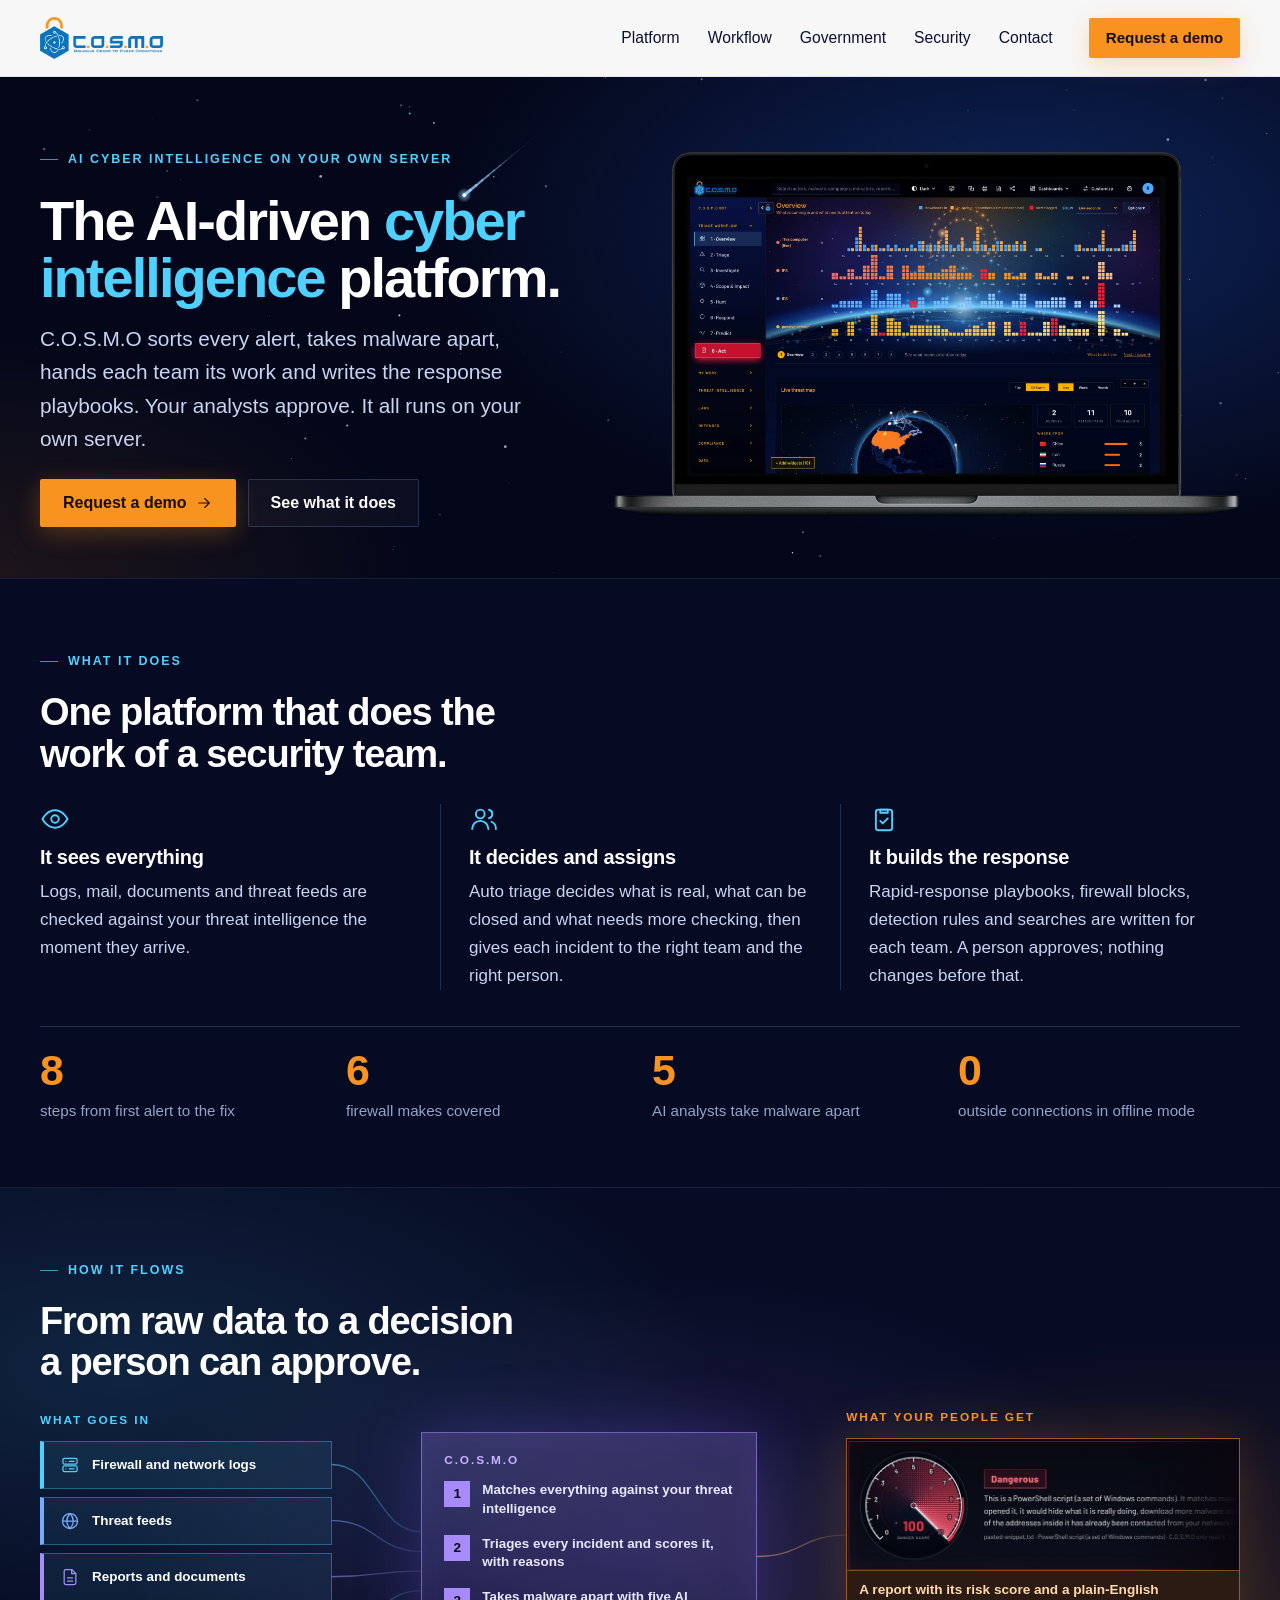
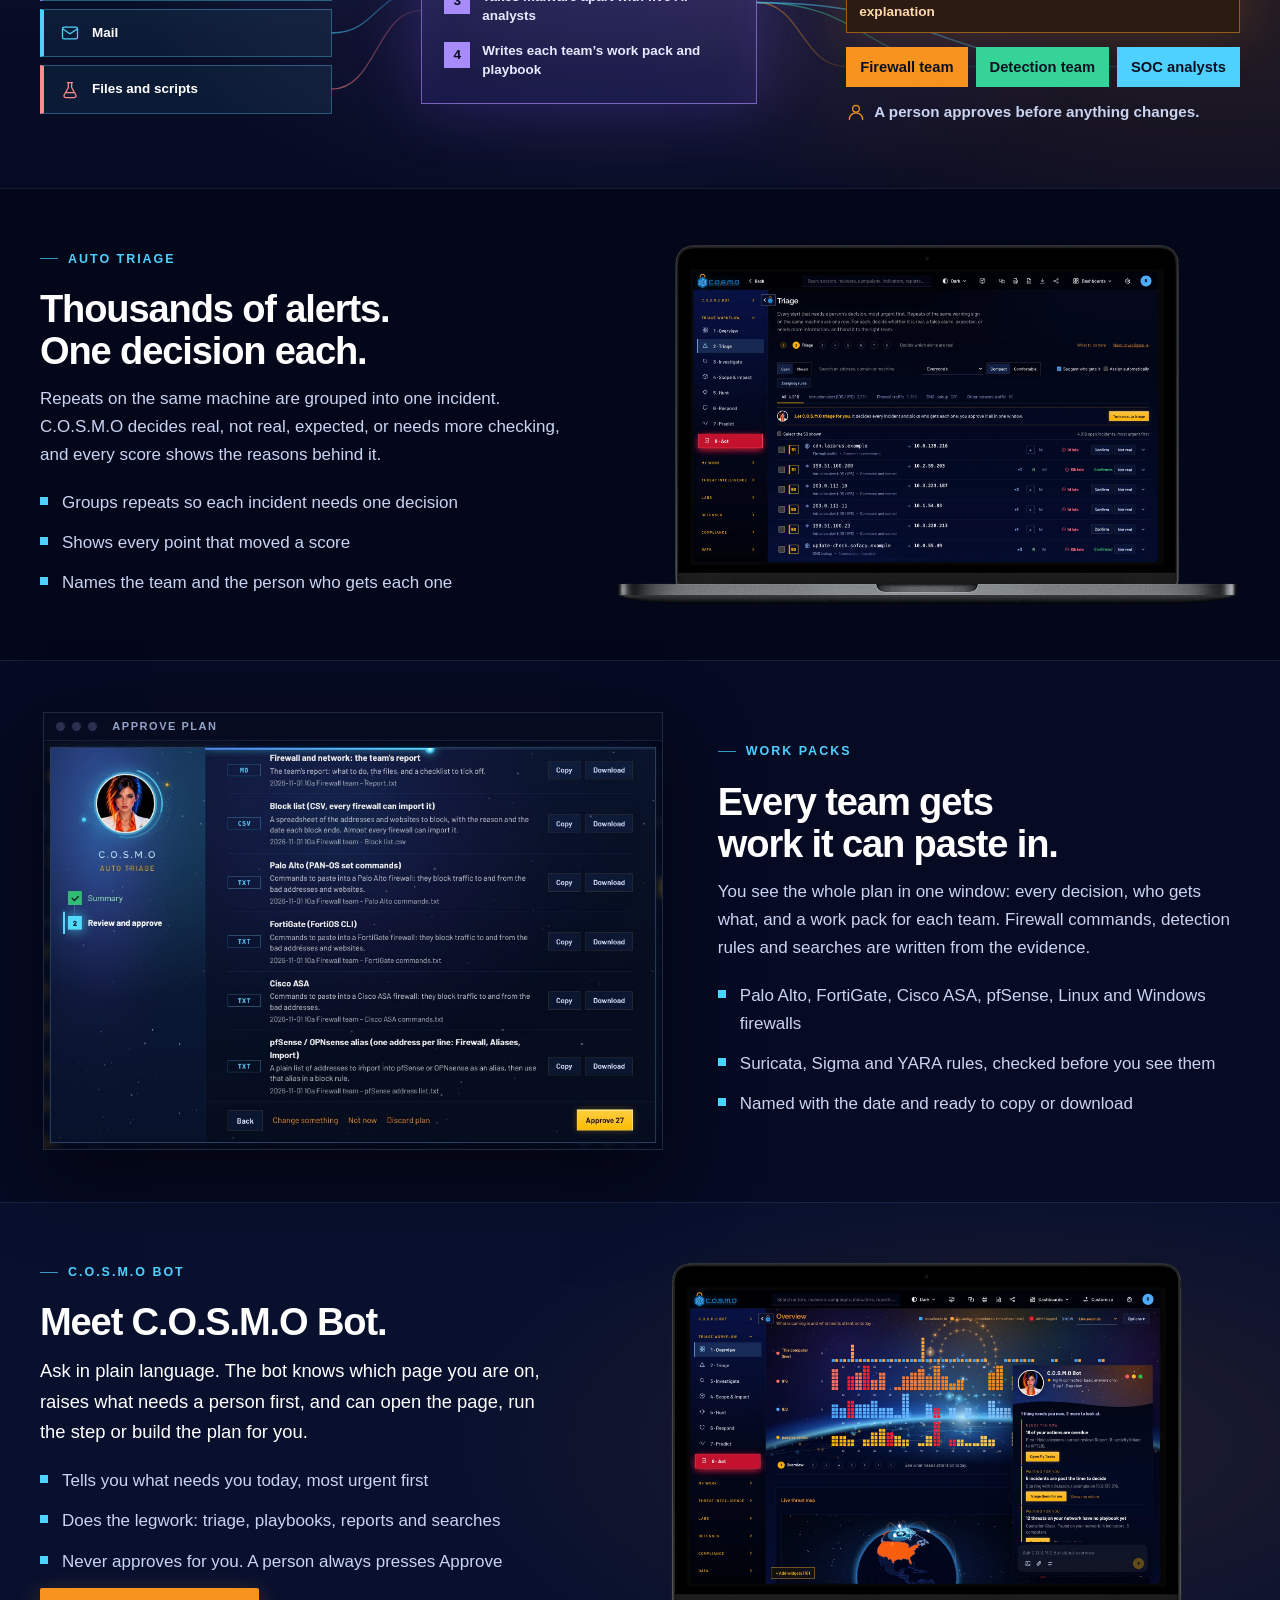
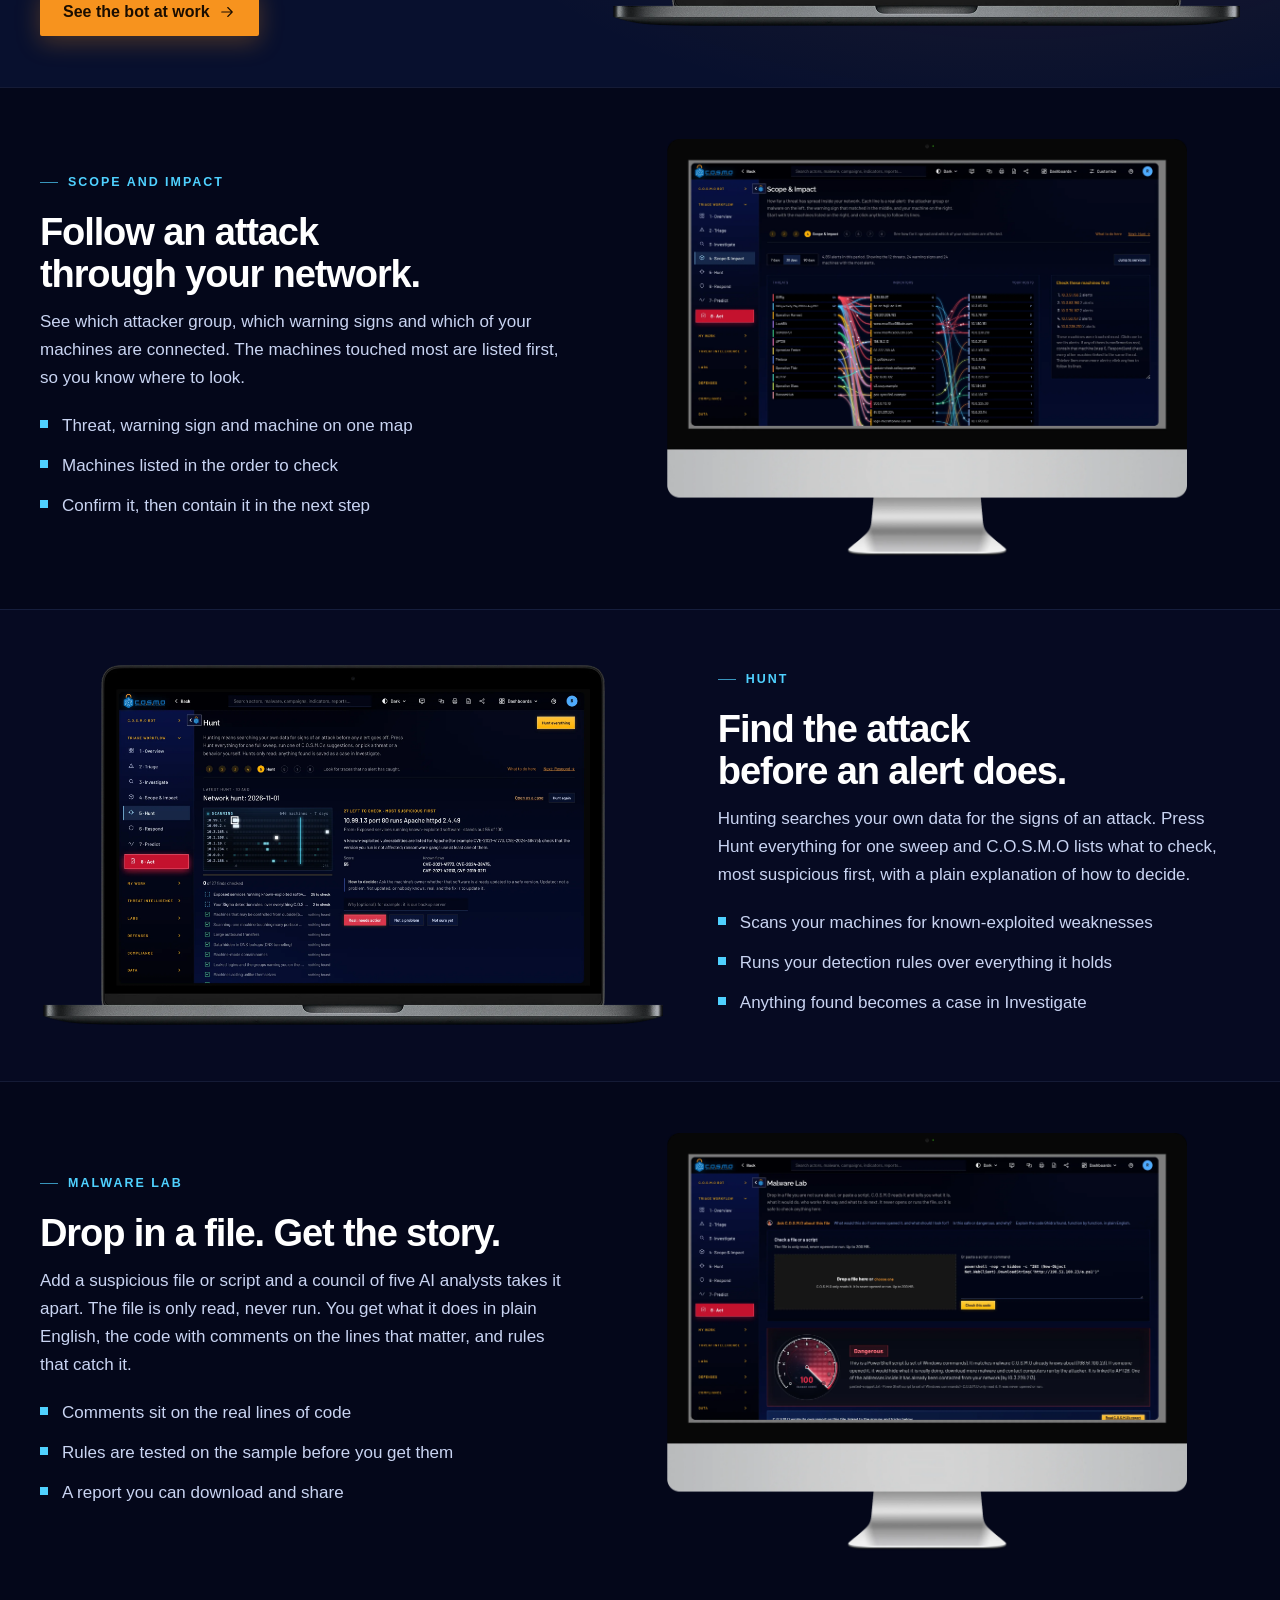
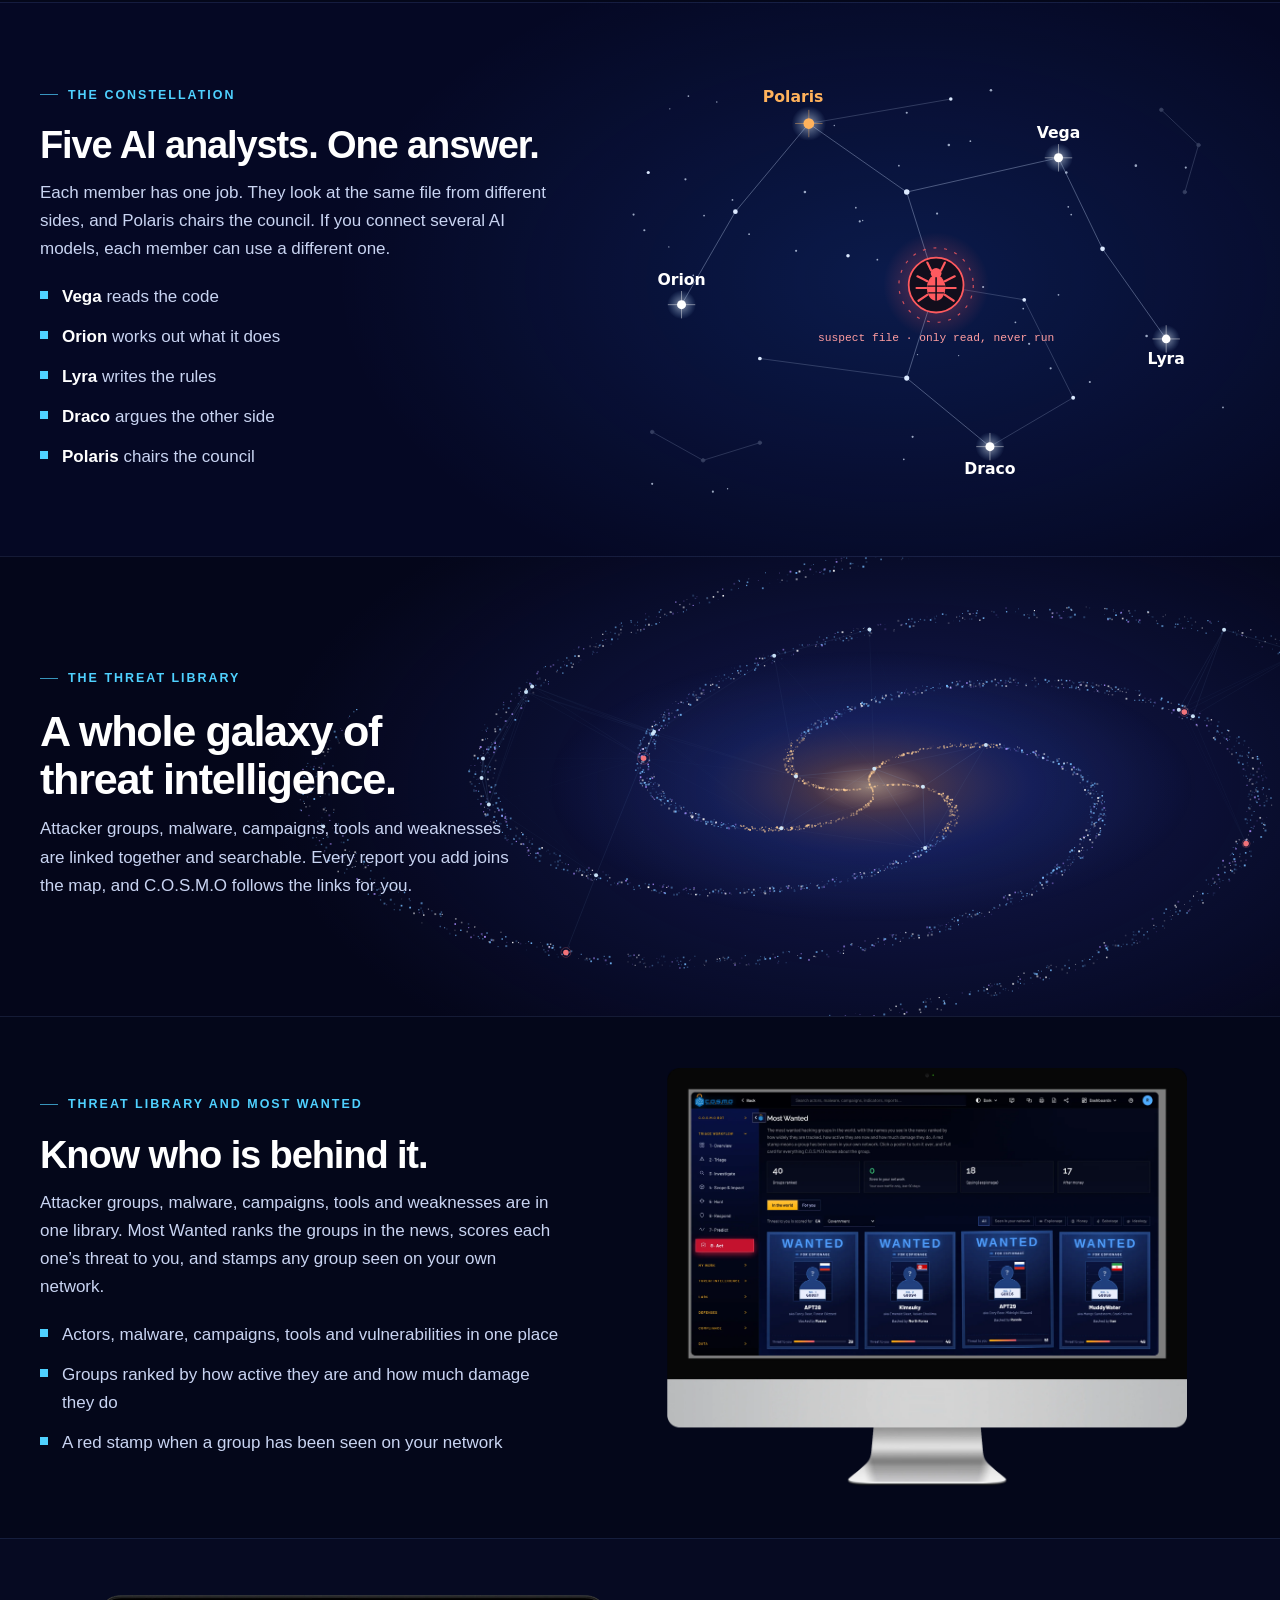
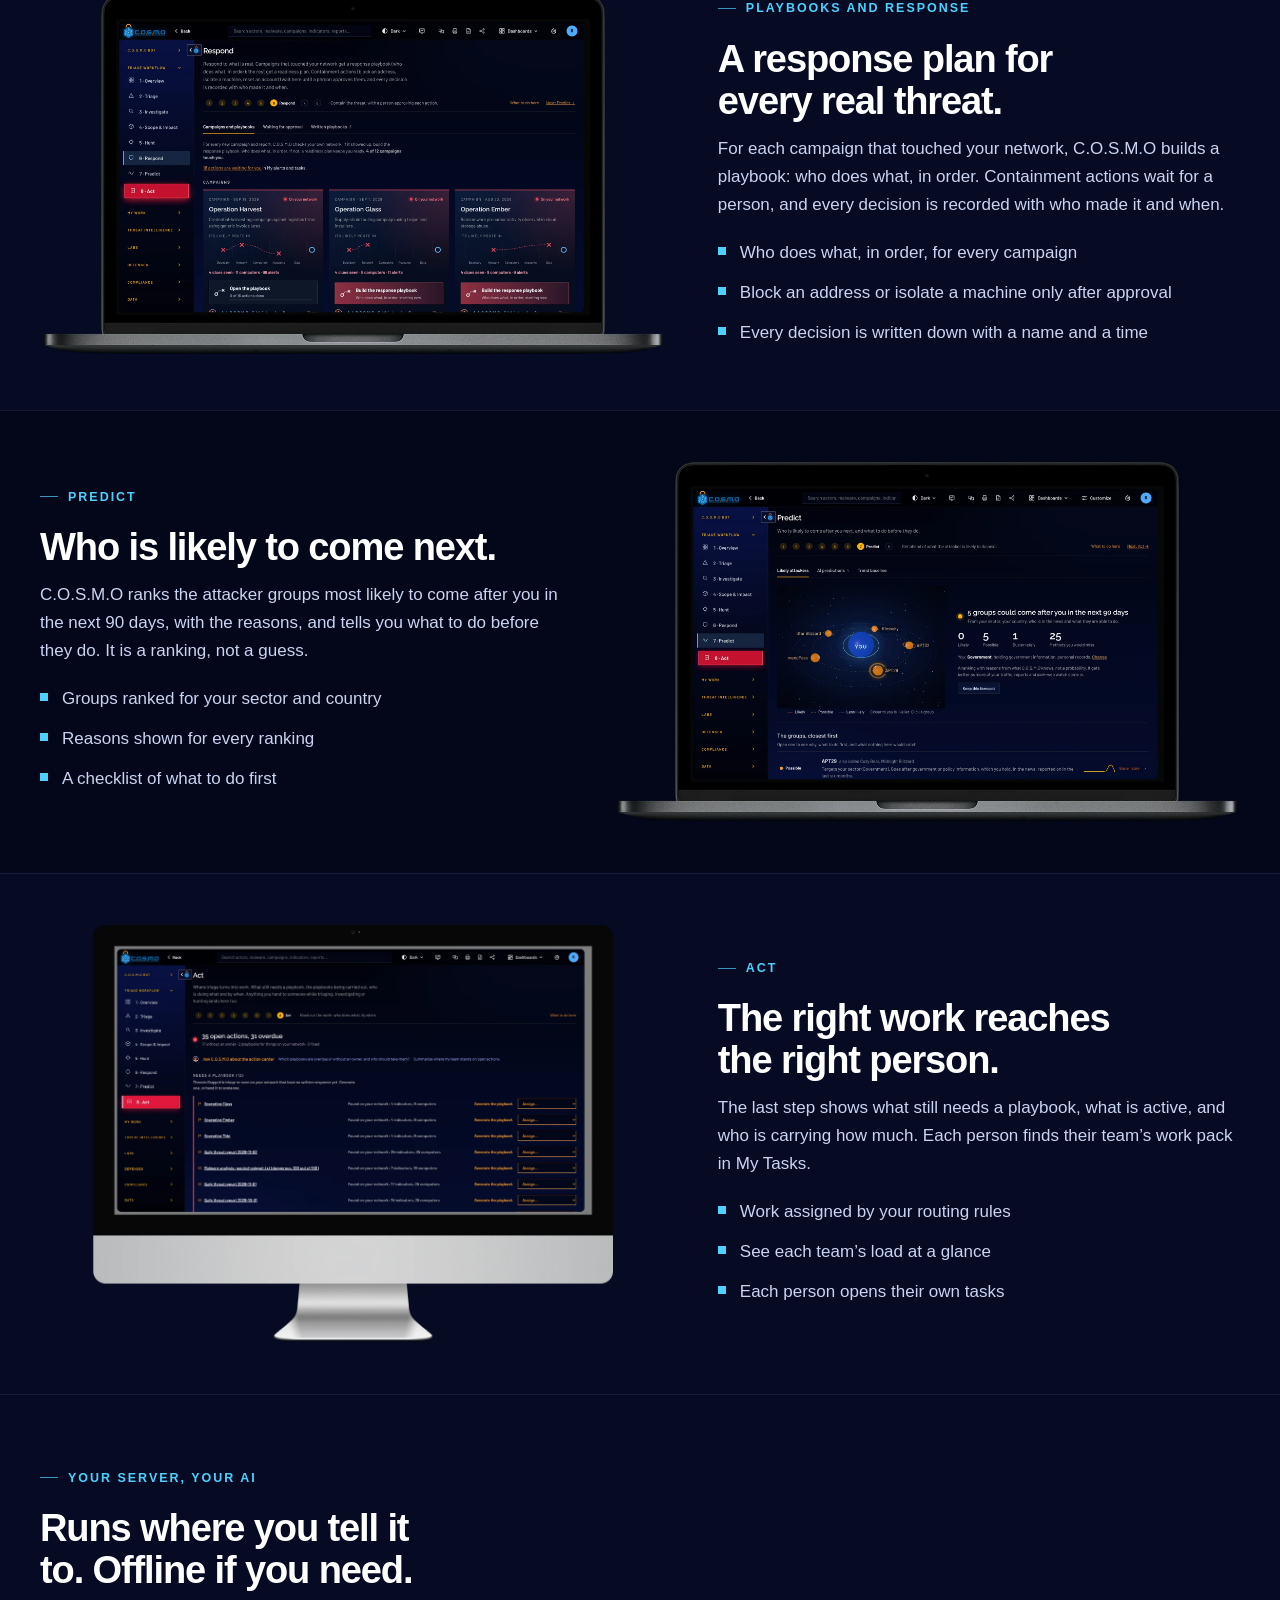
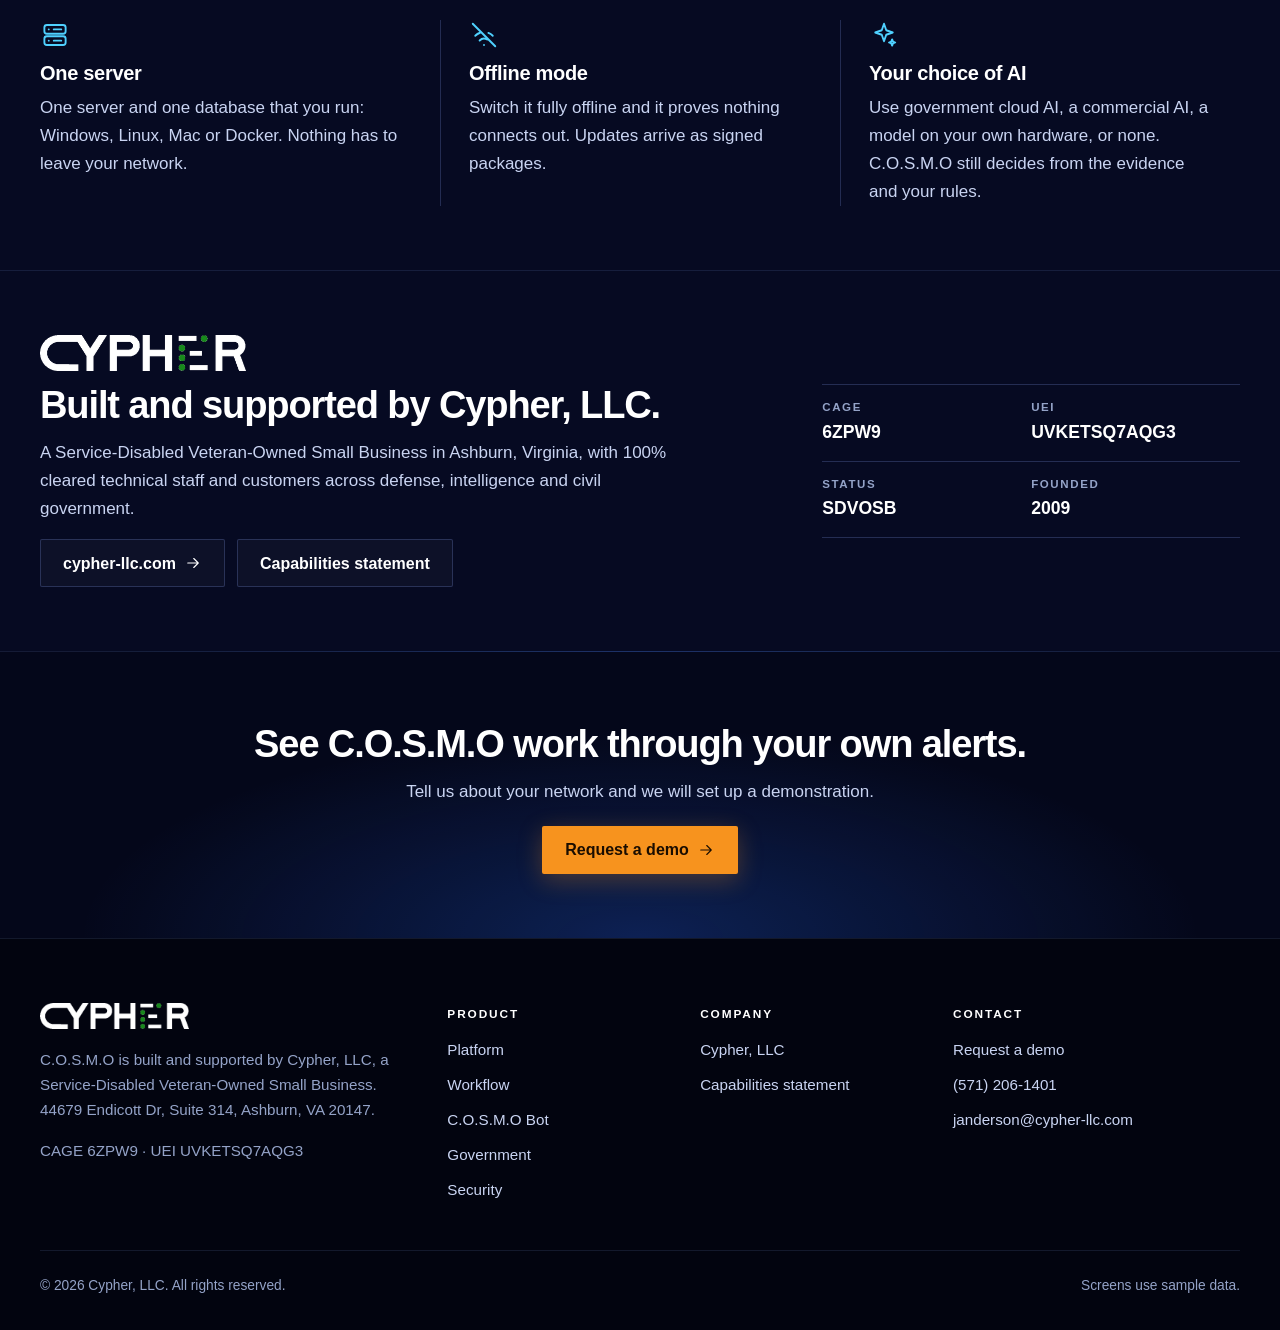
==== commit b71581ab: "C.O.S.M.O site: comet-style shooting stars, rotating galaxy, coloured flow diagram with report snaps" ====
--- a/index.html
+++ b/index.html
@@ -63,6 +63,40 @@
 </section>
 
 <div id="features"></div>
+
+<section class="h-flow" id="flow" aria-labelledby="flow-h">
+  <div class="wrap">
+    <div class="h-head"><span class="eyebrow">How it flows</span><h2 id="flow-h">From raw data to a decision a person can approve.</h2></div>
+    <div class="flow" data-flow>
+      <canvas class="flow-fx" aria-hidden="true"></canvas>
+      <div class="flow-col flow-in">
+        <h3>What goes in</h3>
+        <ul>
+          <li class="n1"><svg aria-hidden="true"><use href="#i-server"/></svg>Firewall and network logs</li>
+          <li class="n2"><svg aria-hidden="true"><use href="#i-globe"/></svg>Threat feeds</li>
+          <li class="n3"><svg aria-hidden="true"><use href="#i-file"/></svg>Reports and documents</li>
+          <li class="n4"><svg aria-hidden="true"><use href="#i-mail"/></svg>Mail</li>
+          <li class="n5"><svg aria-hidden="true"><use href="#i-flask"/></svg>Files and scripts</li>
+        </ul>
+      </div>
+      <div class="flow-col flow-core">
+        <h3>C.O.S.M.O</h3>
+        <ol>
+          <li><b>1</b><span>Matches everything against your threat intelligence</span></li>
+          <li><b>2</b><span>Triages every incident and scores it, with reasons</span></li>
+          <li><b>3</b><span>Takes malware apart with five AI analysts</span></li>
+          <li><b>4</b><span>Writes each team&rsquo;s work pack and playbook</span></li>
+        </ol>
+      </div>
+      <div class="flow-col flow-out">
+        <h3>What your people get</h3>
+        <figure class="snap"><img src="assets/img/report-snapshot.jpg" width="807" height="269" loading="lazy" alt="A C.O.S.M.O report: a danger score of 100 on the dial, rated Dangerous, with a plain-English explanation of what the file does"><figcaption>A report with its risk score and a plain-English explanation</figcaption></figure>
+        <ul class="teams"><li class="t1">Firewall team</li><li class="t2">Detection team</li><li class="t3">SOC analysts</li></ul>
+        <p class="appr"><svg aria-hidden="true"><use href="#i-person"/></svg>A person approves before anything changes.</p>
+      </div>
+    </div>
+  </div>
+</section>
 
 <section class="h-row" aria-labelledby="f1">
   <div class="wrap h-grid">
@@ -177,6 +211,17 @@
   </div>
 </section>
 
+<section class="h-galaxy" id="galaxy" aria-labelledby="gx-h">
+  <canvas class="galaxy" aria-hidden="true"></canvas>
+  <div class="wrap">
+    <div class="h-text">
+      <span class="eyebrow">The threat library</span>
+      <h2 id="gx-h">A whole galaxy of threat intelligence.</h2>
+      <p>Attacker groups, malware, campaigns, tools and weaknesses are linked together and searchable. Every report you add joins the map, and C.O.S.M.O follows the links for you.</p>
+    </div>
+  </div>
+</section>
+
 <section class="h-row" aria-labelledby="f8">
   <div class="wrap h-grid">
     <div class="h-text">
@@ -299,5 +344,6 @@
   </div>
 </footer>
 <script src="js/site.js" defer></script>
+<script src="js/fx.js" defer></script>
 </body>
 </html>
--- a/css/site.css
+++ b/css/site.css
@@ -1105,3 +1105,44 @@
 }
 .h-media img[src*="imac"] { max-width: 520px; }
 @media (max-width: 900px) { .h-media img[src*="imac"] { max-width: 100%; } }
+
+/* ===== comets, galaxy and the flow diagram ===== */
+.h-hero canvas.comets, canvas.cn-fx { position: absolute; inset: 0; width: 100%; height: 100%; pointer-events: none; }
+.h-hero canvas.comets { z-index: 0; }
+.h-flow { padding: var(--pad) 0; border-top: 1px solid var(--border); background: radial-gradient(900px 420px at 10% 30%, rgba(79, 209, 255, .13), transparent 65%), radial-gradient(800px 420px at 50% 60%, rgba(167, 139, 250, .16), transparent 65%), radial-gradient(900px 420px at 95% 70%, rgba(247, 147, 30, .13), transparent 65%), #070b24; }
+.flow { position: relative; display: grid; grid-template-columns: minmax(0, 4fr) minmax(0, 4.6fr) minmax(0, 5.4fr); gap: clamp(36px, 7vw, 120px); align-items: center; }
+.flow-fx { position: absolute; inset: 0; width: 100%; height: 100%; pointer-events: none; z-index: 0; }
+.flow-col { position: relative; z-index: 1; min-width: 0; }
+.flow-col h3 { font: 700 .74rem/1 var(--font); letter-spacing: .16em; text-transform: uppercase; margin-bottom: 14px; }
+.flow-in h3 { color: var(--cyan); } .flow-core h3 { color: #c4b5fd; } .flow-out h3 { color: var(--orange); }
+.flow ul, .flow ol { list-style: none; margin: 0; padding: 0; }
+.flow-in li { display: flex; align-items: center; gap: 12px; padding: 12px 16px; margin-bottom: 8px; color: var(--ink); font-weight: 600; background: rgba(79, 209, 255, .08); border: 1px solid rgba(79, 209, 255, .35); border-left-width: 4px; }
+.flow-in li svg { width: 20px; height: 20px; flex: none; }
+.flow-in .n1 { border-left-color: #4fd1ff; } .flow-in .n1 svg { color: #4fd1ff; }
+.flow-in .n2 { border-left-color: #78aaff; } .flow-in .n2 svg { color: #78aaff; }
+.flow-in .n3 { border-left-color: #a78bfa; } .flow-in .n3 svg { color: #a78bfa; }
+.flow-in .n4 { border-left-color: #4fd1ff; } .flow-in .n4 svg { color: #4fd1ff; }
+.flow-in .n5 { border-left-color: #ff8a8e; } .flow-in .n5 svg { color: #ff8a8e; }
+.flow-core { padding: 22px 22px 8px; background: linear-gradient(180deg, rgba(167, 139, 250, .22), rgba(79, 70, 229, .10)); border: 1px solid rgba(167, 139, 250, .6); box-shadow: 0 0 60px rgba(124, 92, 255, .25), inset 0 0 40px rgba(124, 92, 255, .10); }
+.flow-core ol li { display: flex; gap: 12px; padding: 0 0 16px; color: #e6e9ff; line-height: 1.4; }
+.flow-core ol b { flex: none; width: 26px; height: 26px; display: grid; place-items: center; background: #a78bfa; color: #0b0a1f; font: 800 .85rem/1 var(--font); }
+.flow-out .snap { margin: 0 0 14px; border: 1px solid rgba(247, 147, 30, .6); background: #0a0710; box-shadow: 0 0 50px rgba(247, 147, 30, .18); }
+.flow-out .snap img { display: block; width: 100%; height: auto; }
+.flow-out .snap figcaption { padding: 8px 12px; font-size: .85rem; color: #ffd9ae; background: rgba(247, 147, 30, .14); border-top: 1px solid rgba(247, 147, 30, .4); }
+.flow-out .teams { display: flex; flex-wrap: wrap; gap: 8px; margin-bottom: 12px; }
+.flow-out .teams li { padding: 8px 14px; font-weight: 700; font-size: .92rem; color: #0b1020; }
+.flow-out .t1 { background: #f7931e; } .flow-out .t2 { background: #36d399; } .flow-out .t3 { background: #4fd1ff; }
+.flow-out .appr { display: flex; align-items: center; gap: 8px; margin: 0; color: var(--body); font-size: .95rem; }
+.flow-out .appr svg { width: 20px; height: 20px; color: var(--orange); flex: none; }
+.h-galaxy { position: relative; overflow: hidden; min-height: 460px; display: flex; align-items: center; border-top: 1px solid var(--border); background: radial-gradient(900px 480px at 70% 50%, rgba(30, 40, 120, .55), transparent 70%), #04061a; }
+.h-galaxy canvas.galaxy { position: absolute; inset: 0; width: 100%; height: 100%; pointer-events: none; }
+.h-galaxy .wrap { position: relative; padding-top: 28px; padding-bottom: 28px; }
+.h-galaxy .h-text { max-width: 30rem; }
+.h-galaxy h2 { font-size: clamp(1.8rem, 1.2rem + 2vw, 2.7rem); margin: 8px 0 12px; }
+@media (max-width: 900px) {
+  .flow { grid-template-columns: minmax(0, 1fr); gap: 26px; }
+  .flow-fx { display: none; }
+  .h-galaxy { min-height: 600px; align-items: flex-start; }
+  .h-galaxy .wrap { padding-top: 40px; }
+}
+.flow-out .snap img { -webkit-mask-image: linear-gradient(90deg, #000 72%, transparent); mask-image: linear-gradient(90deg, #000 72%, transparent); }
